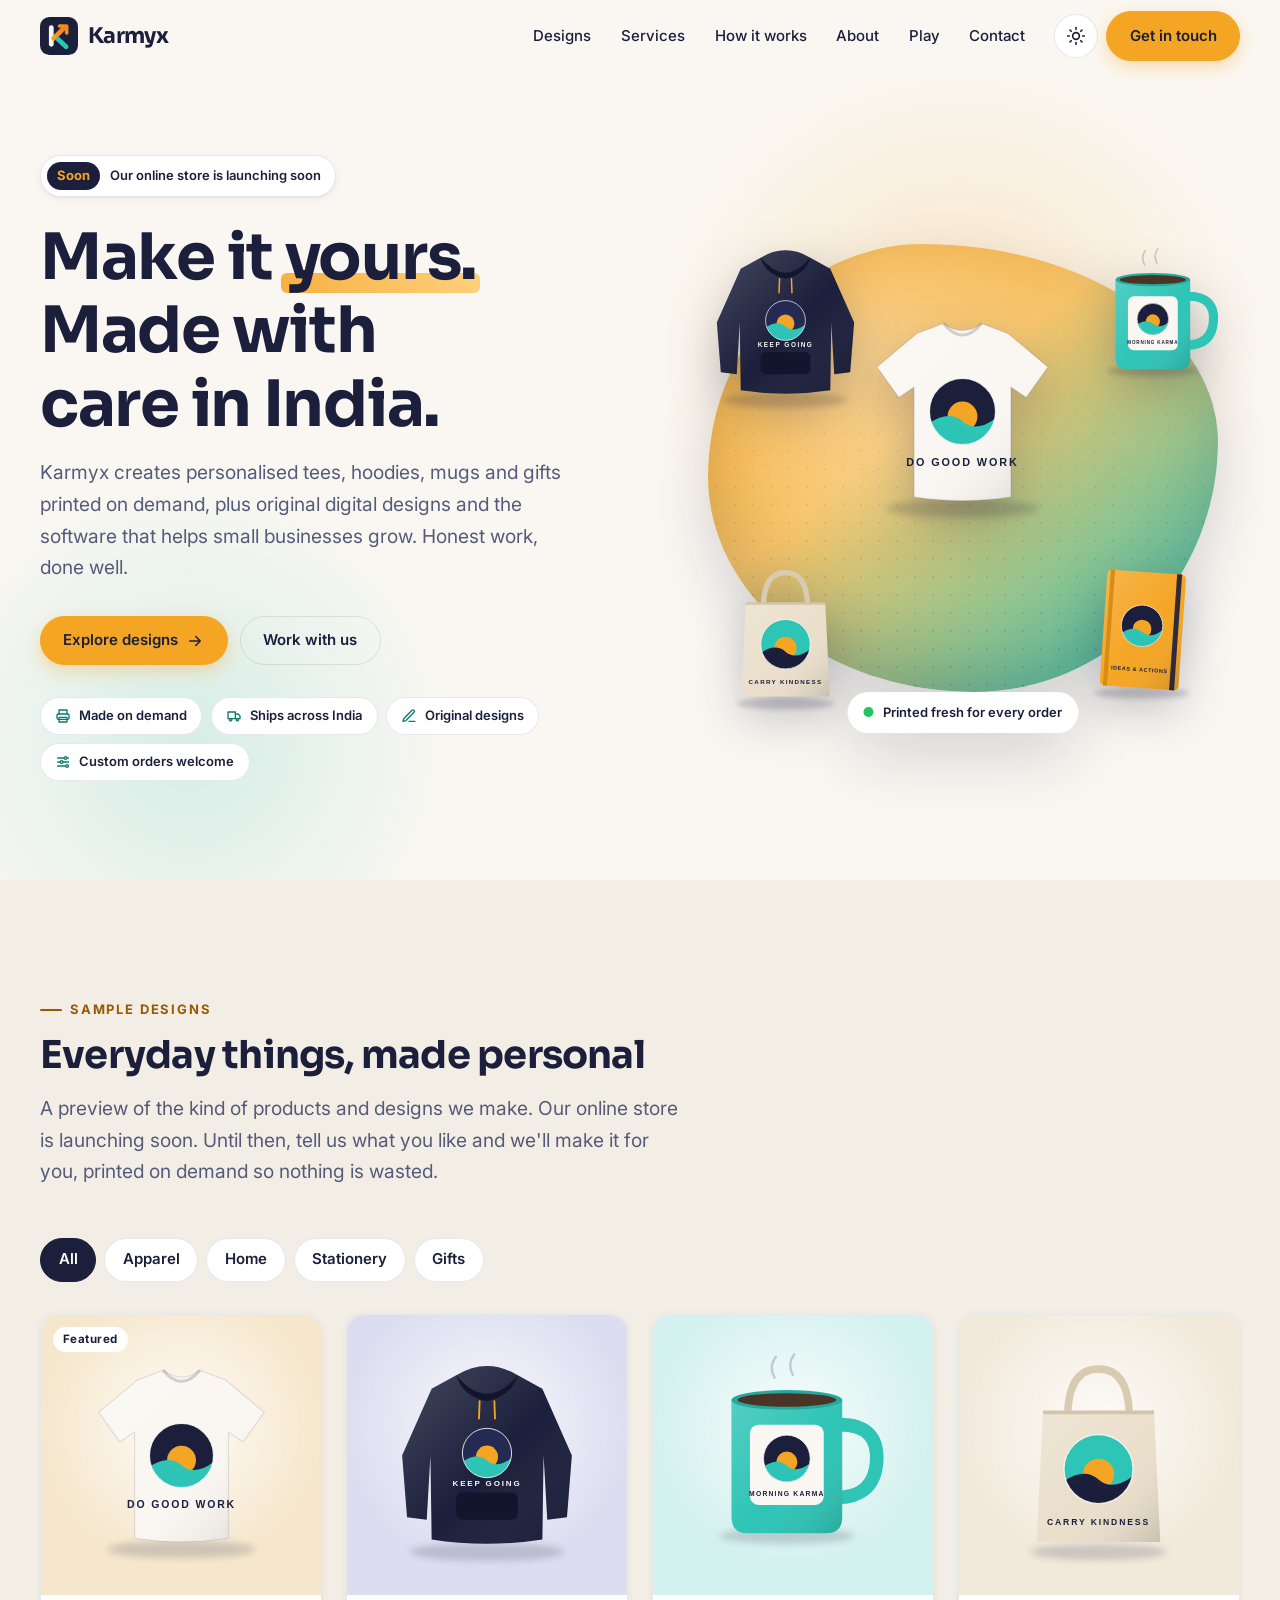
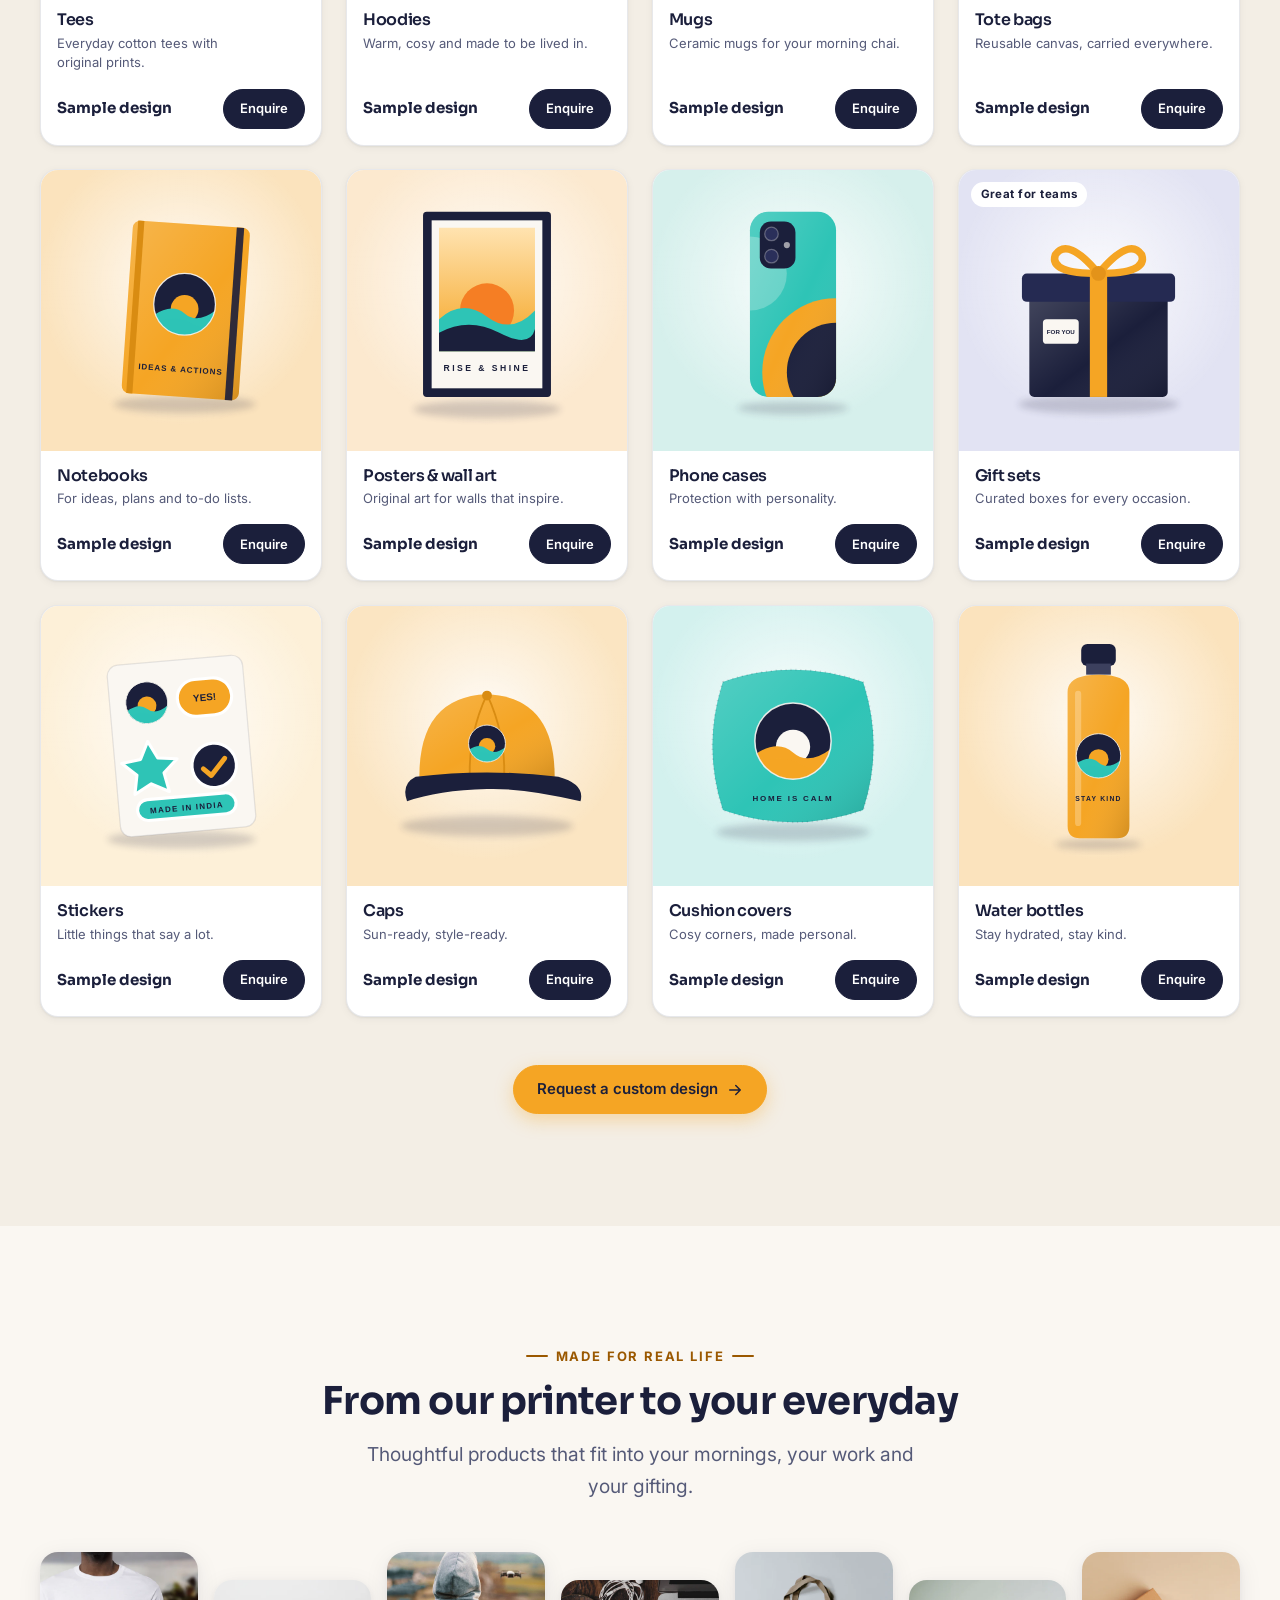
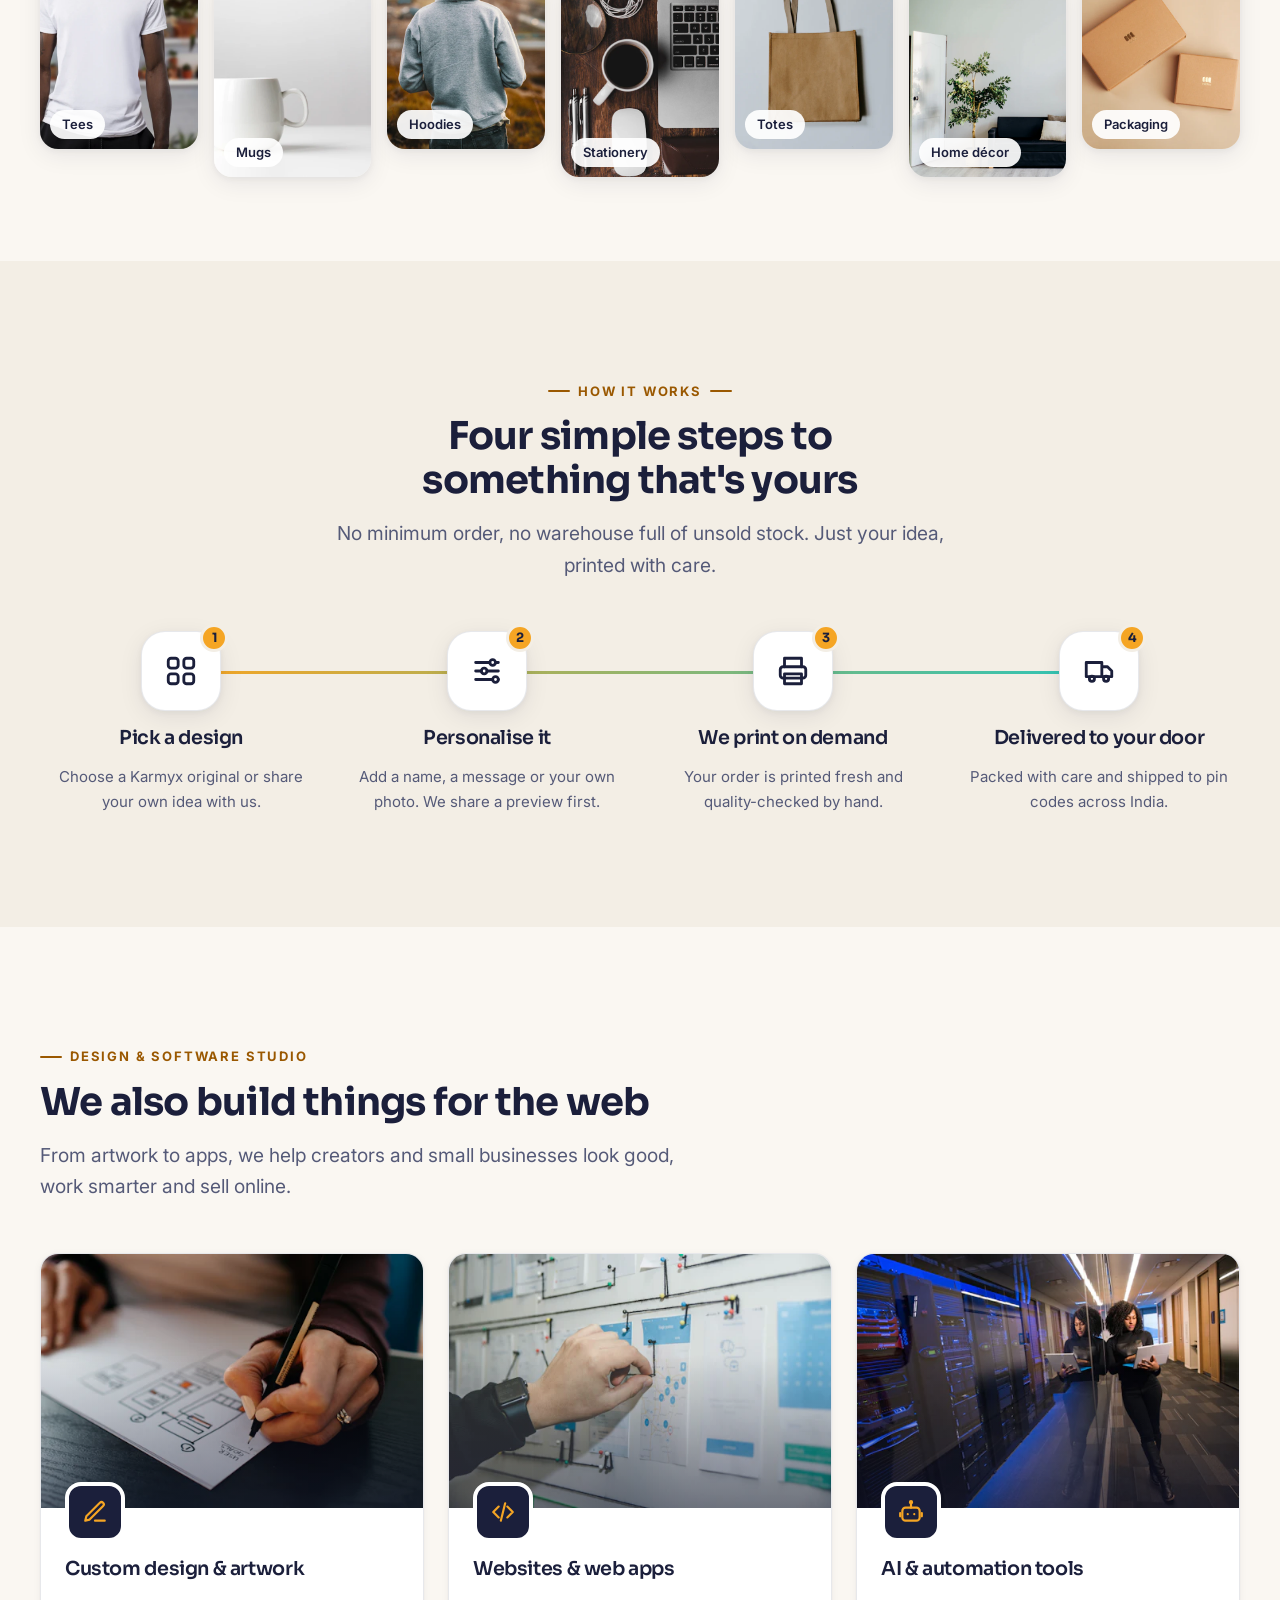
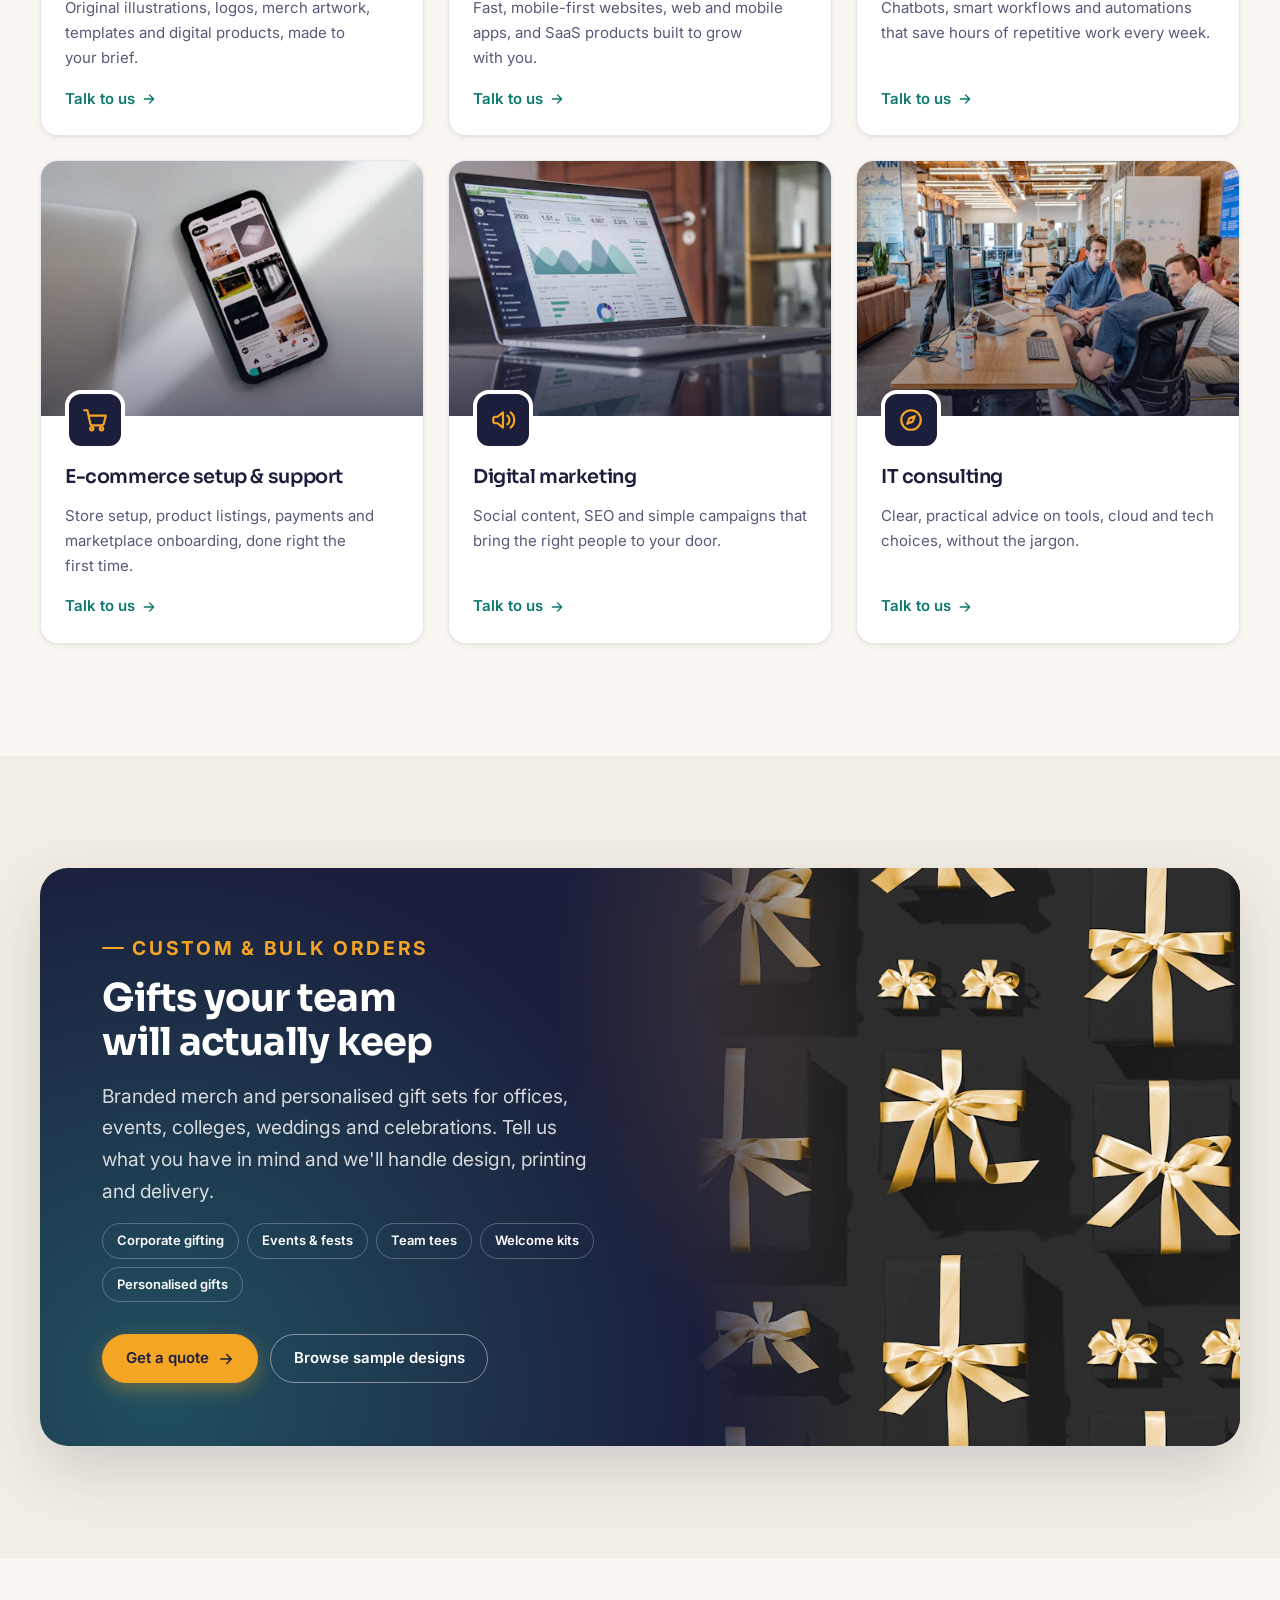
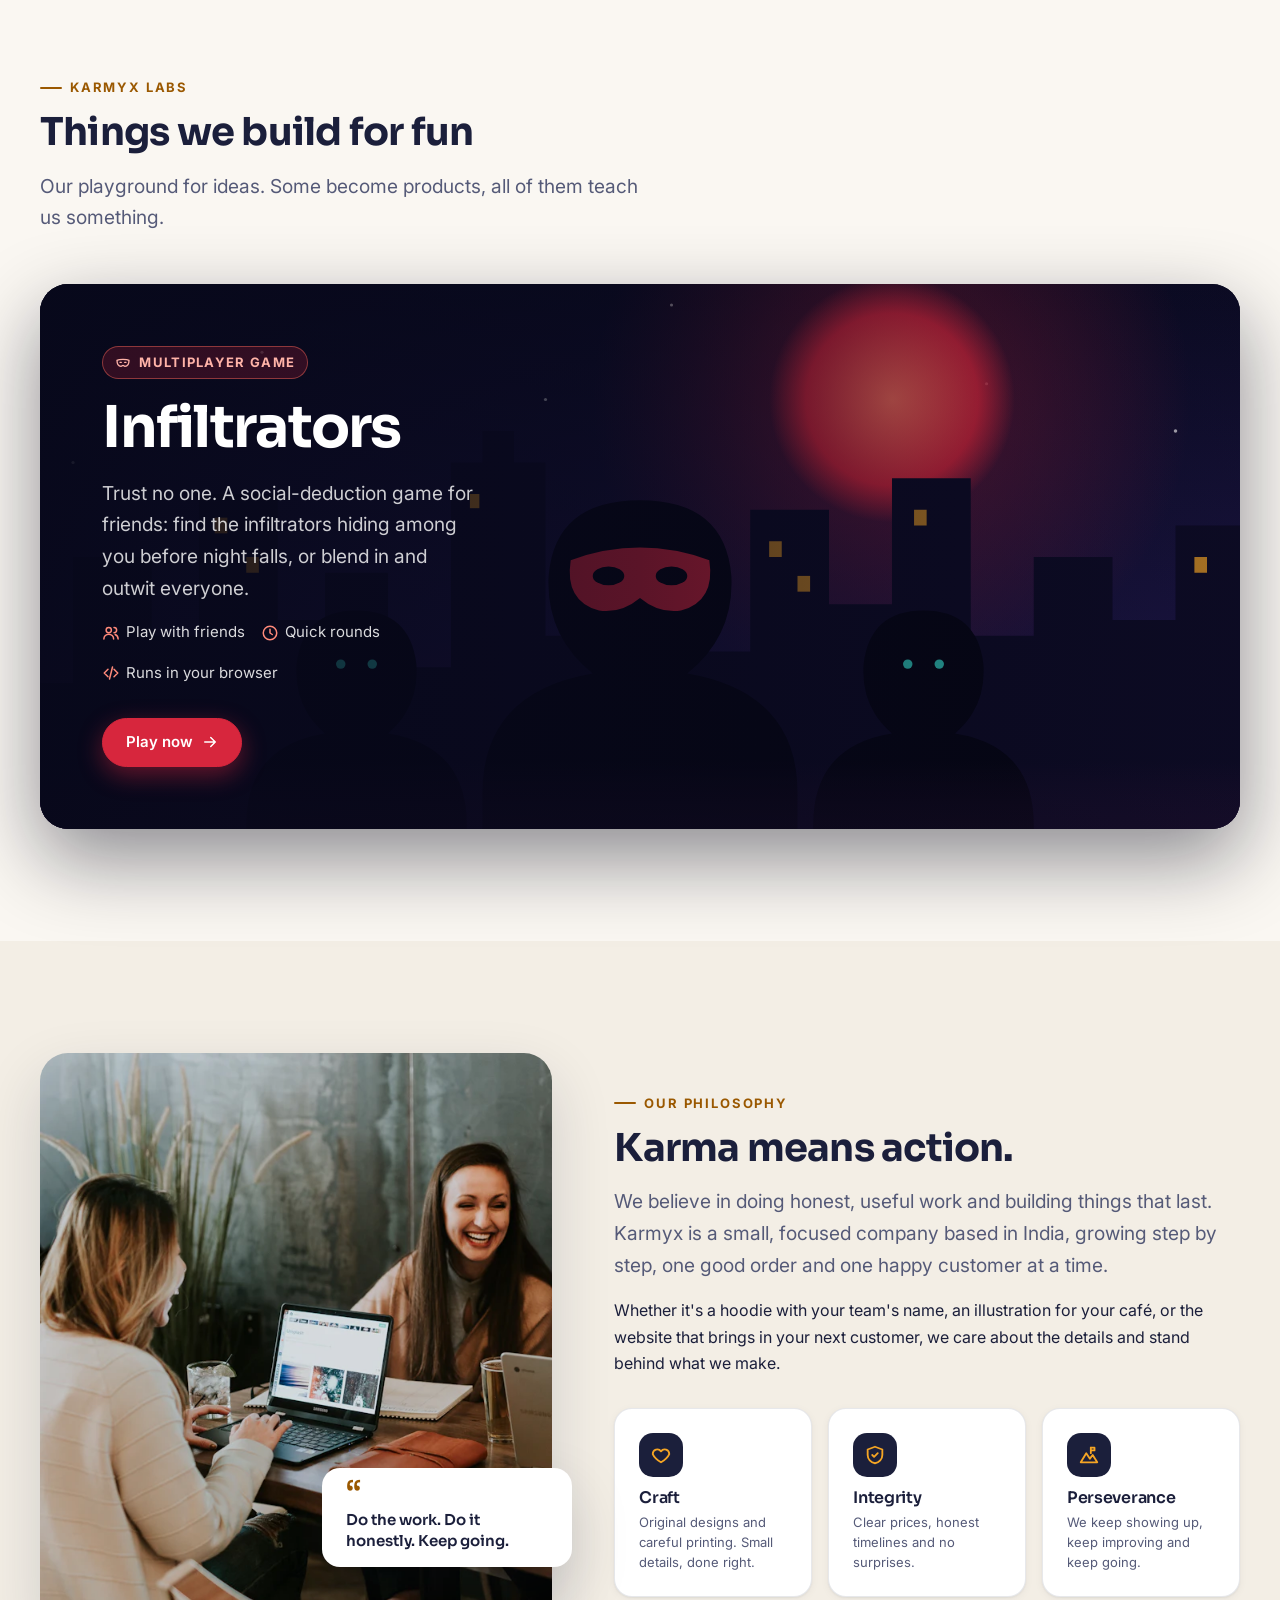
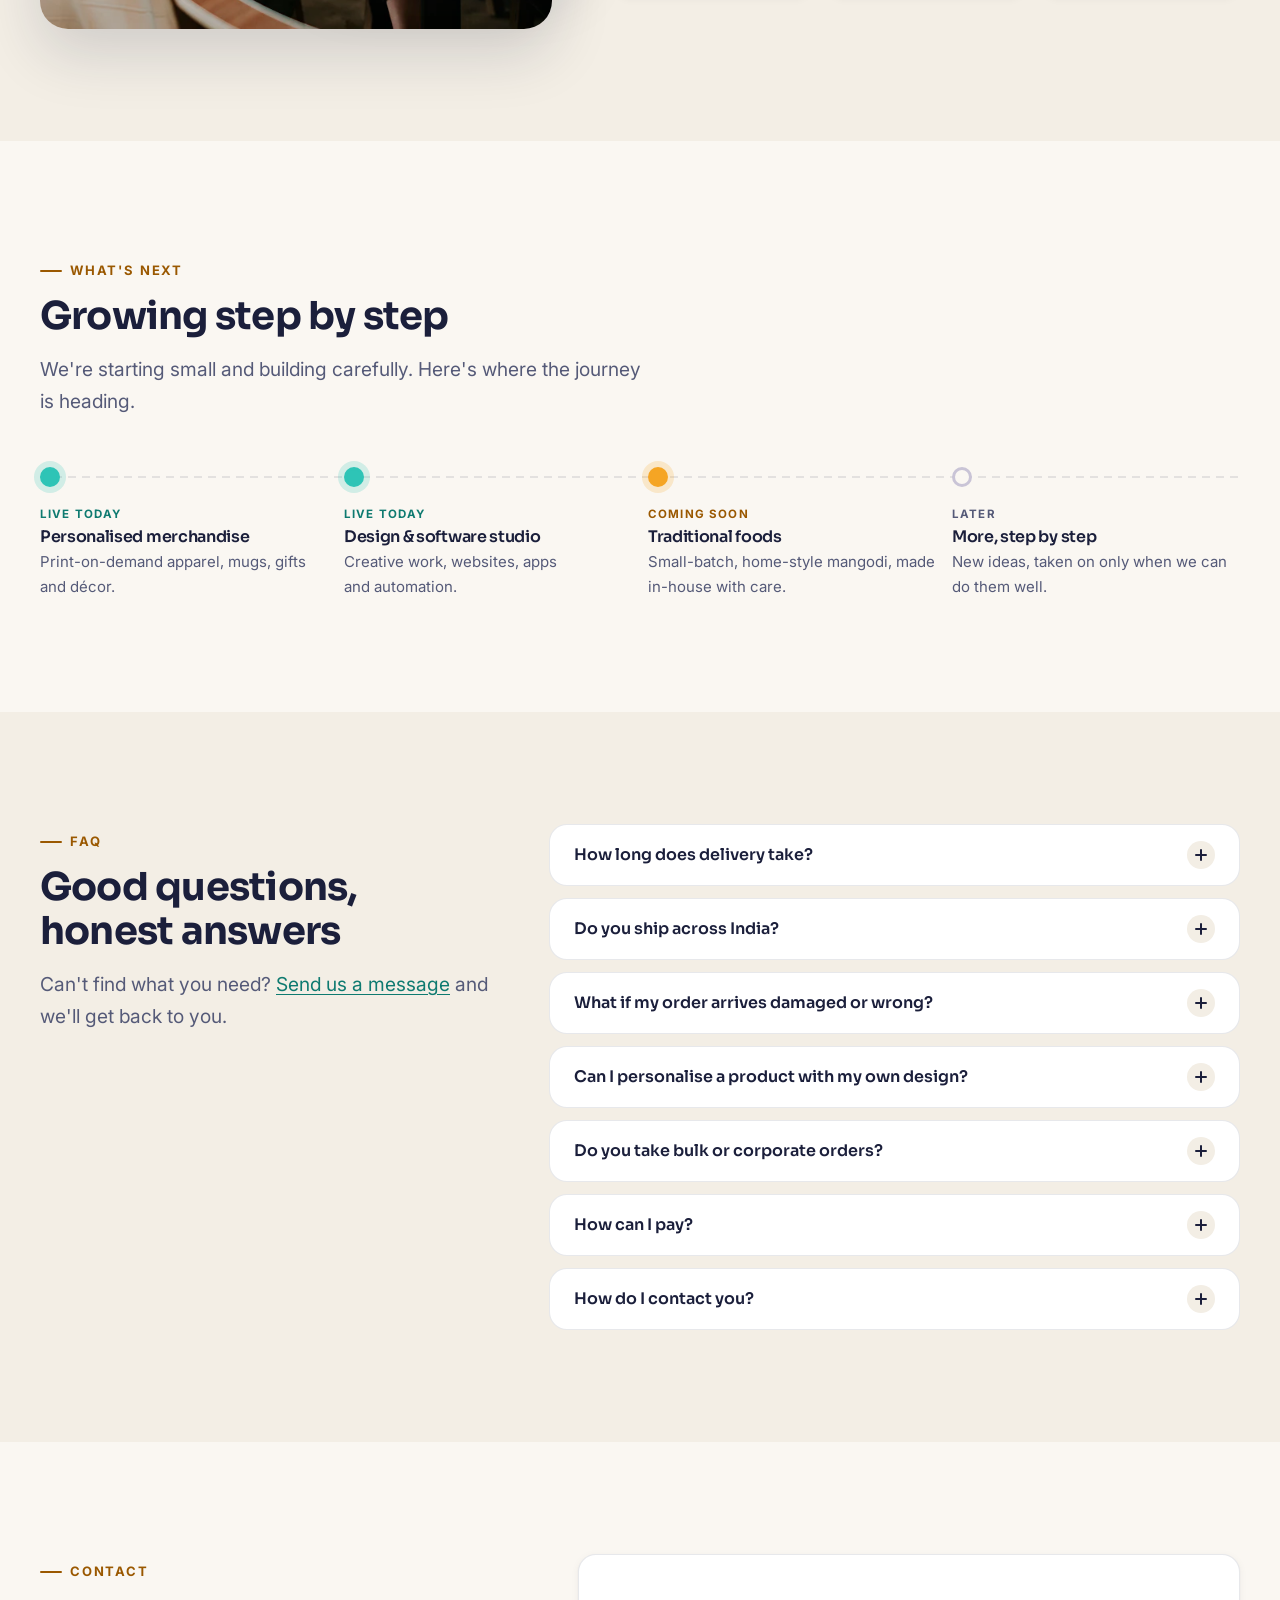
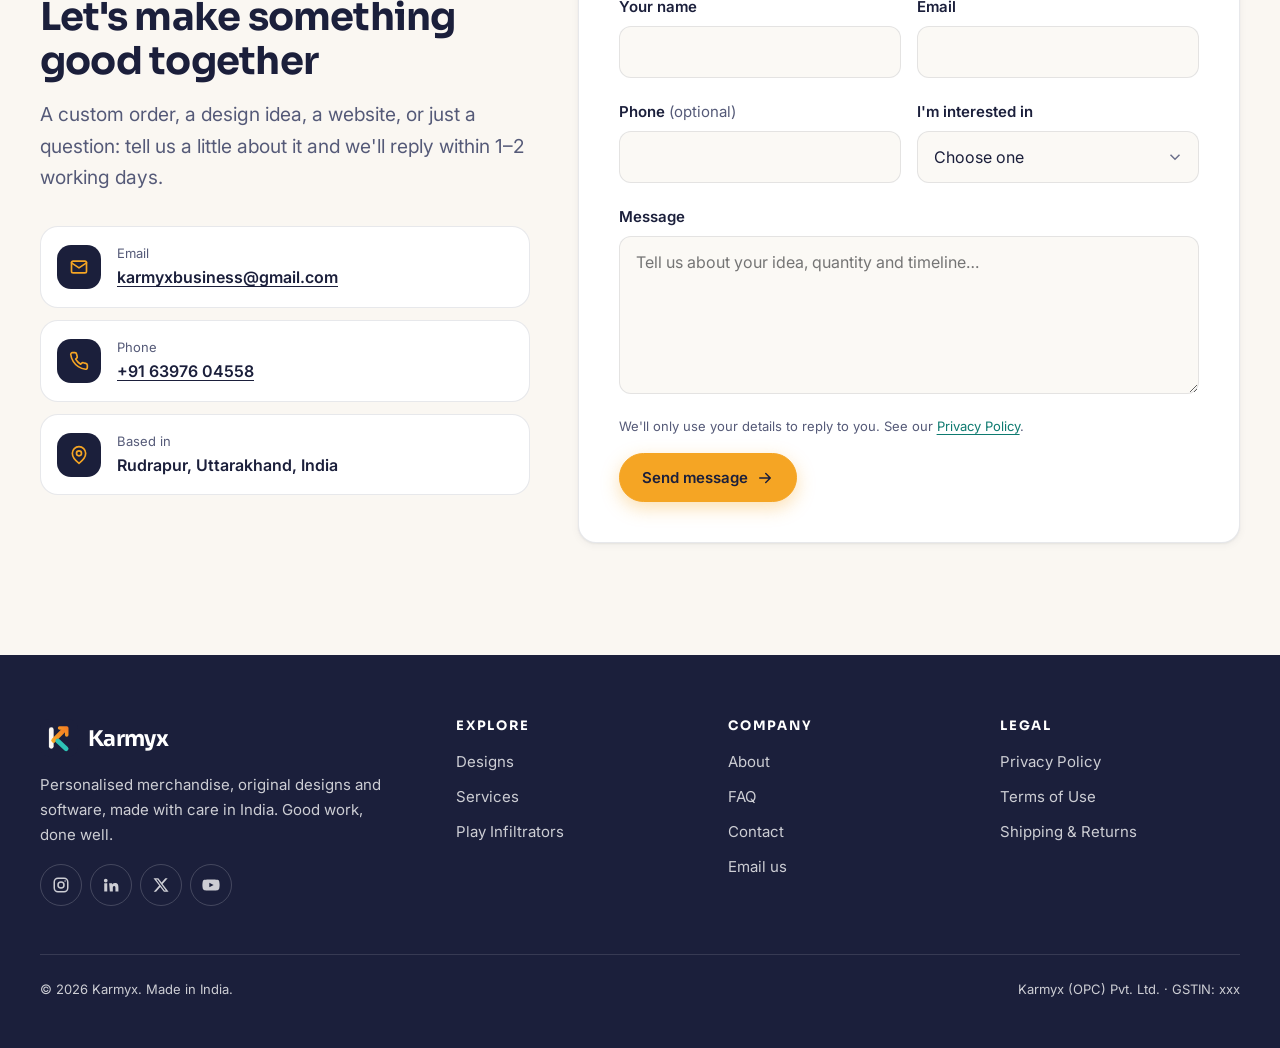
==== index.html @ fdd25fcc "feat: showcase mode, contact and legal details Replace store links and prices with sample-design enq" ====
<!doctype html>
<html lang="en-IN" class="no-js">
<head>
  <meta charset="utf-8">
  <meta name="viewport" content="width=device-width, initial-scale=1">
  <title>Karmyx | Personalised merchandise, original designs &amp; software from India</title>
  <meta name="description" content="Karmyx makes print-on-demand personalised merchandise (tees, hoodies, mugs, gifts), original digital designs, and websites, apps and AI tools. Made on demand, shipped across India.">
  <link rel="canonical" href="https://karmyx.co.in/">
  <meta name="theme-color" content="#FAF7F2" media="(prefers-color-scheme: light)">
  <meta name="theme-color" content="#0E1124" media="(prefers-color-scheme: dark)">

  <!-- Open Graph / Twitter -->
  <meta property="og:type" content="website">
  <meta property="og:site_name" content="Karmyx">
  <meta property="og:title" content="Karmyx | Good work, done well">
  <meta property="og:description" content="Personalised merchandise, original designs and software, made with care in India.">
  <meta property="og:url" content="https://karmyx.co.in/">
  <meta property="og:image" content="https://karmyx.co.in/assets/images/og-image.png">
  <meta property="og:image:width" content="1200">
  <meta property="og:image:height" content="630">
  <meta property="og:locale" content="en_IN">
  <meta name="twitter:card" content="summary_large_image">
  <meta name="twitter:title" content="Karmyx | Good work, done well">
  <meta name="twitter:description" content="Personalised merchandise, original designs and software, made with care in India.">
  <meta name="twitter:image" content="https://karmyx.co.in/assets/images/og-image.png">

  <!-- Icons -->
  <link rel="icon" href="assets/images/favicon.svg" type="image/svg+xml">
  <link rel="icon" href="assets/images/favicon-32.png" sizes="32x32" type="image/png">
  <link rel="apple-touch-icon" href="assets/images/apple-touch-icon.png">
  <link rel="manifest" href="site.webmanifest">

  <!-- Theme before paint (avoids a flash of the wrong theme) -->
  <script>
    try { var t = localStorage.getItem("karmyx-theme"); if (t === "dark" || t === "light") document.documentElement.setAttribute("data-theme", t); } catch (e) {}
  </script>

  <!-- Fonts -->
  <link rel="preconnect" href="https://fonts.googleapis.com">
  <link rel="preconnect" href="https://fonts.gstatic.com" crossorigin>
  <link rel="stylesheet" href="https://fonts.googleapis.com/css2?family=Inter:wght@400;500;600;700&family=Sora:wght@600;700;800&display=swap" media="print" onload="this.media='all'">
  <noscript><link rel="stylesheet" href="https://fonts.googleapis.com/css2?family=Inter:wght@400;500;600;700&family=Sora:wght@600;700;800&display=swap"></noscript>

  <link rel="preload" href="assets/images/products/product-tee.svg" as="image">
  <link rel="stylesheet" href="assets/css/styles.css">

  <!-- Structured data -->
  <script type="application/ld+json">
  {
    "@context": "https://schema.org",
    "@graph": [
      {
        "@type": "Organization",
        "@id": "https://karmyx.co.in/#organization",
        "name": "Karmyx",
        "url": "https://karmyx.co.in/",
        "logo": "https://karmyx.co.in/assets/images/icon-512.png",
        "legalName": "Karmyx (OPC) Pvt. Ltd.",
        "email": "karmyxbusiness@gmail.com",
        "telephone": "+91-6397604558",
        "description": "Print-on-demand personalised merchandise, original digital designs, and software and online services from India.",
        "areaServed": "IN",
        "address": { "@type": "PostalAddress", "addressLocality": "Rudrapur", "addressRegion": "Uttarakhand", "addressCountry": "IN" }
      },
      {
        "@type": "WebSite",
        "@id": "https://karmyx.co.in/#website",
        "url": "https://karmyx.co.in/",
        "name": "Karmyx",
        "inLanguage": "en-IN",
        "publisher": { "@id": "https://karmyx.co.in/#organization" }
      }
    ]
  }
  </script>

  <!--
    OPTIONAL ANALYTICS (disabled by default — no tracking ships with this site).
    To enable, uncomment ONE of the snippets below and add your ID/domain,
    then mention it in privacy.html.

    Plausible:
    <script defer data-domain="karmyx.co.in" src="https://plausible.io/js/script.js"></script>

    Google Analytics 4:
    <script async src="https://www.googletagmanager.com/gtag/js?id=G-XXXXXXXXXX"></script>
    <script>window.dataLayer=window.dataLayer||[];function gtag(){dataLayer.push(arguments);}gtag('js',new Date());gtag('config','G-XXXXXXXXXX');</script>
  -->
</head>
<body>
  <!-- Icon sprite -->
  <svg width="0" height="0" style="position:absolute" aria-hidden="true" focusable="false">
    <defs>
      <linearGradient id="kmg" x1="0" y1="1" x2="1" y2="0"><stop offset="0" stop-color="#F5A524"/><stop offset="1" stop-color="#F57E24"/></linearGradient>
    </defs>
    <symbol id="logo-mark" viewBox="0 0 64 64"><rect width="64" height="64" rx="16" fill="#1B1F3B"/><rect x="15" y="14" width="8" height="36" rx="4" fill="#FAF7F2"/><path d="M23 36 41 18" stroke="url(#kmg)" stroke-width="8" stroke-linecap="round" fill="none"/><path d="M33 15h12v12" stroke="url(#kmg)" stroke-width="6" stroke-linecap="round" stroke-linejoin="round" fill="none"/><path d="m30 37 14 13" stroke="#2EC4B6" stroke-width="8" stroke-linecap="round" fill="none"/></symbol>
    <symbol id="i-arrow" viewBox="0 0 24 24" fill="none" stroke="currentColor" stroke-width="2" stroke-linecap="round" stroke-linejoin="round"><path d="M5 12h14M13 6l6 6-6 6"/></symbol>
    <symbol id="i-sun" viewBox="0 0 24 24" fill="none" stroke="currentColor" stroke-width="2" stroke-linecap="round"><circle cx="12" cy="12" r="4"/><path d="M12 2v2M12 20v2M4.9 4.9l1.4 1.4M17.7 17.7l1.4 1.4M2 12h2M20 12h2M4.9 19.1l1.4-1.4M17.7 6.3l1.4-1.4"/></symbol>
    <symbol id="i-moon" viewBox="0 0 24 24" fill="none" stroke="currentColor" stroke-width="2" stroke-linecap="round" stroke-linejoin="round"><path d="M21 12.8A9 9 0 1 1 11.2 3a7 7 0 0 0 9.8 9.8z"/></symbol>
    <symbol id="i-truck" viewBox="0 0 24 24" fill="none" stroke="currentColor" stroke-width="2" stroke-linecap="round" stroke-linejoin="round"><path d="M3 6h11v10H3zM14 9h4l3 3v4h-7"/><circle cx="7" cy="17.5" r="1.8"/><circle cx="17" cy="17.5" r="1.8"/></symbol>
    <symbol id="i-pen" viewBox="0 0 24 24" fill="none" stroke="currentColor" stroke-width="2" stroke-linecap="round" stroke-linejoin="round"><path d="M12 20h9"/><path d="M16.5 3.5a2.1 2.1 0 0 1 3 3L7 19l-4 1 1-4z"/></symbol>
    <symbol id="i-grid" viewBox="0 0 24 24" fill="none" stroke="currentColor" stroke-width="2" stroke-linecap="round" stroke-linejoin="round"><rect x="3" y="3" width="7" height="7" rx="2"/><rect x="14" y="3" width="7" height="7" rx="2"/><rect x="3" y="14" width="7" height="7" rx="2"/><rect x="14" y="14" width="7" height="7" rx="2"/></symbol>
    <symbol id="i-sliders" viewBox="0 0 24 24" fill="none" stroke="currentColor" stroke-width="2" stroke-linecap="round"><path d="M4 6h10M18 6h2M4 12h4M12 12h8M4 18h12M20 18h0"/><circle cx="16" cy="6" r="2"/><circle cx="10" cy="12" r="2"/><circle cx="18" cy="18" r="2"/></symbol>
    <symbol id="i-printer" viewBox="0 0 24 24" fill="none" stroke="currentColor" stroke-width="2" stroke-linecap="round" stroke-linejoin="round"><path d="M6 9V3h12v6"/><rect x="3" y="9" width="18" height="8" rx="2"/><path d="M6 14h12v7H6z"/></symbol>
    <symbol id="i-gift" viewBox="0 0 24 24" fill="none" stroke="currentColor" stroke-width="2" stroke-linecap="round" stroke-linejoin="round"><rect x="3" y="8" width="18" height="4" rx="1"/><path d="M5 12v9h14v-9M12 8v13M12 8S10.5 3 8 4s0 4 4 4zm0 0s1.5-5 4-4 0 4-4 4z"/></symbol>
    <symbol id="i-code" viewBox="0 0 24 24" fill="none" stroke="currentColor" stroke-width="2" stroke-linecap="round" stroke-linejoin="round"><path d="m8 7-5 5 5 5M16 7l5 5-5 5M14 4l-4 16"/></symbol>
    <symbol id="i-bot" viewBox="0 0 24 24" fill="none" stroke="currentColor" stroke-width="2" stroke-linecap="round" stroke-linejoin="round"><rect x="4" y="8" width="16" height="12" rx="3"/><path d="M12 8V4M9 14h.01M15 14h.01M2 13v3M22 13v3"/><circle cx="12" cy="3" r="1"/></symbol>
    <symbol id="i-cart" viewBox="0 0 24 24" fill="none" stroke="currentColor" stroke-width="2" stroke-linecap="round" stroke-linejoin="round"><circle cx="9" cy="20" r="1.5"/><circle cx="18" cy="20" r="1.5"/><path d="M2 3h3l2.7 12.4a2 2 0 0 0 2 1.6h8.4a2 2 0 0 0 2-1.5L22 8H6"/></symbol>
    <symbol id="i-megaphone" viewBox="0 0 24 24" fill="none" stroke="currentColor" stroke-width="2" stroke-linecap="round" stroke-linejoin="round"><path d="M3 11v2a2 2 0 0 0 2 2h2l5 4V5L7 9H5a2 2 0 0 0-2 2zM16 8a5 5 0 0 1 0 8M19 5a9 9 0 0 1 0 14"/></symbol>
    <symbol id="i-compass" viewBox="0 0 24 24" fill="none" stroke="currentColor" stroke-width="2" stroke-linecap="round" stroke-linejoin="round"><circle cx="12" cy="12" r="9"/><path d="m15.5 8.5-2 5-5 2 2-5z"/></symbol>
    <symbol id="i-heart" viewBox="0 0 24 24" fill="none" stroke="currentColor" stroke-width="2" stroke-linecap="round" stroke-linejoin="round"><path d="M12 20s-7-4.4-9-9a5 5 0 0 1 9-3 5 5 0 0 1 9 3c-2 4.6-9 9-9 9z"/></symbol>
    <symbol id="i-shield" viewBox="0 0 24 24" fill="none" stroke="currentColor" stroke-width="2" stroke-linecap="round" stroke-linejoin="round"><path d="M12 3 4 6v6c0 4.5 3.4 8.3 8 9 4.6-.7 8-4.5 8-9V6z"/><path d="m9 12 2 2 4-4"/></symbol>
    <symbol id="i-mountain" viewBox="0 0 24 24" fill="none" stroke="currentColor" stroke-width="2" stroke-linecap="round" stroke-linejoin="round"><path d="m3 20 6-10 4 6 3-4 5 8z"/><path d="M14 4h4v3h-4"/><path d="M14 4v6"/></symbol>
    <symbol id="i-mail" viewBox="0 0 24 24" fill="none" stroke="currentColor" stroke-width="2" stroke-linecap="round" stroke-linejoin="round"><rect x="3" y="5" width="18" height="14" rx="2"/><path d="m3 7 9 6 9-6"/></symbol>
    <symbol id="i-phone" viewBox="0 0 24 24" fill="none" stroke="currentColor" stroke-width="2" stroke-linecap="round" stroke-linejoin="round"><path d="M22 16.9v3a2 2 0 0 1-2.2 2 19.8 19.8 0 0 1-8.6-3.1 19.5 19.5 0 0 1-6-6A19.8 19.8 0 0 1 2.1 4.2 2 2 0 0 1 4.1 2h3a2 2 0 0 1 2 1.7c.1.9.4 1.8.7 2.7a2 2 0 0 1-.5 2.1L8 9.8a16 16 0 0 0 6 6l1.3-1.3a2 2 0 0 1 2.1-.4c.9.3 1.8.6 2.7.7a2 2 0 0 1 1.7 2z"/></symbol>
    <symbol id="i-pin" viewBox="0 0 24 24" fill="none" stroke="currentColor" stroke-width="2" stroke-linecap="round" stroke-linejoin="round"><path d="M20 10c0 6-8 12-8 12S4 16 4 10a8 8 0 0 1 16 0z"/><circle cx="12" cy="10" r="3"/></symbol>
    <symbol id="i-users" viewBox="0 0 24 24" fill="none" stroke="currentColor" stroke-width="2" stroke-linecap="round" stroke-linejoin="round"><circle cx="9" cy="8" r="3.5"/><path d="M2.5 20a6.5 6.5 0 0 1 13 0M16 4.5a3.5 3.5 0 0 1 0 7M21.5 20a6.5 6.5 0 0 0-4-6"/></symbol>
    <symbol id="i-clock" viewBox="0 0 24 24" fill="none" stroke="currentColor" stroke-width="2" stroke-linecap="round" stroke-linejoin="round"><circle cx="12" cy="12" r="9"/><path d="M12 7v5l3 2"/></symbol>
    <symbol id="i-mask" viewBox="0 0 24 24" fill="none" stroke="currentColor" stroke-width="2" stroke-linecap="round" stroke-linejoin="round"><path d="M3 8c3-2 15-2 18 0 0 6-3 9-6 9-1.5 0-2-1.5-3-1.5S10.5 17 9 17c-3 0-6-3-6-9z"/><path d="M7.5 11h2M14.5 11h2"/></symbol>
    <symbol id="i-instagram" viewBox="0 0 24 24" fill="none" stroke="currentColor" stroke-width="2"><rect x="3" y="3" width="18" height="18" rx="5"/><circle cx="12" cy="12" r="4"/><circle cx="17.5" cy="6.5" r="1" fill="currentColor" stroke="none"/></symbol>
    <symbol id="i-linkedin" viewBox="0 0 24 24" fill="currentColor"><path d="M4.98 3.5a2.5 2.5 0 1 1 0 5 2.5 2.5 0 0 1 0-5zM3 9.75h4v11H3zM9.5 9.75h3.8v1.6h.06c.53-1 1.83-2.05 3.77-2.05 4.03 0 4.77 2.6 4.77 6v5.45h-4v-4.8c0-1.15-.02-2.63-1.6-2.63-1.6 0-1.85 1.25-1.85 2.55v4.88h-4z"/></symbol>
    <symbol id="i-x" viewBox="0 0 24 24" fill="currentColor"><path d="M17.8 3h3.1l-6.8 7.7 8 10.3h-6.2l-4.9-6.3L5.4 21H2.3l7.3-8.3L2 3h6.4l4.4 5.8zm-1.1 16.2h1.7L7.4 4.7H5.6z"/></symbol>
    <symbol id="i-youtube" viewBox="0 0 24 24" fill="currentColor"><path d="M23 7.2a3 3 0 0 0-2.1-2.1C19 4.6 12 4.6 12 4.6s-7 0-8.9.5A3 3 0 0 0 1 7.2 31 31 0 0 0 .5 12a31 31 0 0 0 .5 4.8 3 3 0 0 0 2.1 2.1c1.9.5 8.9.5 8.9.5s7 0 8.9-.5a3 3 0 0 0 2.1-2.1 31 31 0 0 0 .5-4.8 31 31 0 0 0-.5-4.8zM9.75 15.02V8.98L15.5 12z"/></symbol>
  </svg>

  <a class="skip-link" href="#main">Skip to content</a>

  <!-- ===================== Header ===================== -->
  <header class="site-header">
    <div class="container header-inner">
      <a class="brand" href="./" aria-label="Karmyx home">
        <svg aria-hidden="true"><use href="#logo-mark"/></svg>
        <span class="brand-name">Karmyx</span>
      </a>

      <nav class="primary-nav" id="primary-nav" aria-label="Main">
        <ul class="nav-list">
          <li><a href="#shop">Designs</a></li>
          <li><a href="#services">Services</a></li>
          <li><a href="#how-it-works">How it works</a></li>
          <li><a href="#about">About</a></li>
          <li><a href="#play">Play</a></li>
          <li><a href="#contact">Contact</a></li>
        </ul>
        <a class="btn btn--primary nav-cta-mobile" href="#contact">Get in touch<svg aria-hidden="true"><use href="#i-arrow"/></svg></a>
      </nav>

      <div class="header-actions">
        <button class="icon-btn theme-toggle" type="button" aria-label="Switch theme">
          <svg class="icon-sun" aria-hidden="true"><use href="#i-sun"/></svg>
          <svg class="icon-moon" aria-hidden="true"><use href="#i-moon"/></svg>
        </button>
        <a class="btn btn--primary header-cta" href="#contact">Get in touch</a>
        <button class="icon-btn menu-toggle" type="button" aria-expanded="false" aria-controls="primary-nav" aria-label="Open menu">
          <span class="bars" aria-hidden="true"><span class="bar"></span><span class="bar"></span><span class="bar"></span></span>
        </button>
      </div>
    </div>
  </header>

  <main id="main">
    <!-- ===================== Hero ===================== -->
    <section class="hero" aria-labelledby="hero-title">
      <div class="container hero-grid">
        <div class="hero-copy hero-enter">
          <p class="hero-kicker"><span class="dot">Soon</span> Our online store is launching soon</p>
          <h1 id="hero-title">Make it <span class="hl">yours.</span> Made with care in India.</h1>
          <p class="hero-sub">Karmyx creates personalised tees, hoodies, mugs and gifts printed on demand, plus original digital designs and the software that helps small businesses grow. Honest work, done well.</p>
          <div class="hero-ctas">
            <a class="btn btn--primary" href="#shop">Explore designs<svg aria-hidden="true"><use href="#i-arrow"/></svg></a>
            <a class="btn btn--ghost" href="#services">Work with us</a>
          </div>
          <ul class="trust-chips">
            <li class="chip"><svg aria-hidden="true"><use href="#i-printer"/></svg>Made on demand</li>
            <li class="chip"><svg aria-hidden="true"><use href="#i-truck"/></svg>Ships across India</li>
            <li class="chip"><svg aria-hidden="true"><use href="#i-pen"/></svg>Original designs</li>
            <li class="chip"><svg aria-hidden="true"><use href="#i-sliders"/></svg>Custom orders welcome</li>
          </ul>
        </div>

        <div class="hero-visual" aria-hidden="true">
          <div class="hero-stage"></div>
          <div class="hero-item hero-item--hoodie" data-depth="0.6"><img src="assets/images/products/product-hoodie.svg" alt="" width="400" height="400"></div>
          <div class="hero-item hero-item--mug" data-depth="0.9"><img src="assets/images/products/product-mug.svg" alt="" width="400" height="400"></div>
          <div class="hero-item hero-item--tee" data-depth="0.35"><img src="assets/images/products/product-tee.svg" alt="" width="400" height="400" fetchpriority="high"></div>
          <div class="hero-item hero-item--tote" data-depth="1.1"><img src="assets/images/products/product-tote.svg" alt="" width="400" height="400"></div>
          <div class="hero-item hero-item--notebook" data-depth="0.8"><img src="assets/images/products/product-notebook.svg" alt="" width="400" height="400"></div>
          <div class="hero-badge"><span class="pulse"></span>Printed fresh for every order</div>
        </div>
      </div>
    </section>

    <!-- ===================== Products ===================== -->
    <section class="section section--alt" id="shop" aria-labelledby="shop-title">
      <div class="container">
        <div class="section-head reveal">
          <p class="eyebrow">Sample designs</p>
          <h2 id="shop-title">Everyday things, made personal</h2>
          <p>A preview of the kind of products and designs we make. Our online store is launching soon. Until then, tell us what you like and we'll make it for you, printed on demand so nothing is wasted.</p>
        </div>

        <div class="filters reveal" role="group" aria-label="Filter products by category">
          <button class="filter-chip" type="button" data-filter="all" aria-pressed="true">All</button>
          <button class="filter-chip" type="button" data-filter="apparel" aria-pressed="false">Apparel</button>
          <button class="filter-chip" type="button" data-filter="home" aria-pressed="false">Home</button>
          <button class="filter-chip" type="button" data-filter="stationery" aria-pressed="false">Stationery</button>
          <button class="filter-chip" type="button" data-filter="gifts" aria-pressed="false">Gifts</button>
        </div>
        <p id="filter-status" class="visually-hidden" aria-live="polite"></p>

        <ul class="product-grid">
          <li class="product-card card reveal" data-category="apparel gifts" style="--tint:#F6E7CC" data-long="Soft, breathable cotton tees with crisp, long-lasting prints. Choose a Karmyx original or add your own name, text or artwork.">
            <div class="product-media">
              <span class="product-tag">Featured</span>
              <img src="assets/images/products/product-tee.svg" alt="Cream t-shirt with a rising sun print and the words Do Good Work" width="400" height="400" loading="lazy">
              <button class="quick-view" type="button">Quick view</button>
            </div>
            <div class="product-body">
              <h3>Tees</h3>
              <p class="product-desc">Everyday cotton tees with original prints.</p>
              <div class="product-foot"><span class="price">Sample design</span><a class="btn btn--dark btn--sm" href="#contact">Enquire</a></div>
            </div>
          </li>
          <li class="product-card card reveal" data-category="apparel" style="--tint:#DCDDF0;--delay:.05s" data-long="Cosy fleece hoodies for cool evenings and long journeys. Personalise the front, back or sleeve.">
            <div class="product-media">
              <img src="assets/images/products/product-hoodie.svg" alt="Midnight blue hoodie with a Keep Going print" width="400" height="400" loading="lazy">
              <button class="quick-view" type="button">Quick view</button>
            </div>
            <div class="product-body">
              <h3>Hoodies</h3>
              <p class="product-desc">Warm, cosy and made to be lived in.</p>
              <div class="product-foot"><span class="price">Sample design</span><a class="btn btn--dark btn--sm" href="#contact">Enquire</a></div>
            </div>
          </li>
          <li class="product-card card reveal" data-category="home gifts" style="--tint:#D3F1EE;--delay:.1s" data-long="Glossy ceramic mugs, printed edge to edge. A thoughtful gift for colleagues, friends and family.">
            <div class="product-media">
              <img src="assets/images/products/product-mug.svg" alt="Teal ceramic mug with a Morning Karma print" width="400" height="400" loading="lazy">
              <button class="quick-view" type="button">Quick view</button>
            </div>
            <div class="product-body">
              <h3>Mugs</h3>
              <p class="product-desc">Ceramic mugs for your morning chai.</p>
              <div class="product-foot"><span class="price">Sample design</span><a class="btn btn--dark btn--sm" href="#contact">Enquire</a></div>
            </div>
          </li>
          <li class="product-card card reveal" data-category="apparel gifts" style="--tint:#F1E9DA;--delay:.15s" data-long="Sturdy canvas totes for groceries, books and everything in between. Great for events and brand giveaways.">
            <div class="product-media">
              <img src="assets/images/products/product-tote.svg" alt="Natural canvas tote bag with a Carry Kindness print" width="400" height="400" loading="lazy">
              <button class="quick-view" type="button">Quick view</button>
            </div>
            <div class="product-body">
              <h3>Tote bags</h3>
              <p class="product-desc">Reusable canvas, carried everywhere.</p>
              <div class="product-foot"><span class="price">Sample design</span><a class="btn btn--dark btn--sm" href="#contact">Enquire</a></div>
            </div>
          </li>
          <li class="product-card card reveal" data-category="stationery gifts" style="--tint:#FBE3BD" data-long="Hardcover notebooks with your design on the cover. Ruled, plain or dotted pages for ideas and plans.">
            <div class="product-media">
              <img src="assets/images/products/product-notebook.svg" alt="Saffron hardcover notebook titled Ideas and Actions" width="400" height="400" loading="lazy">
              <button class="quick-view" type="button">Quick view</button>
            </div>
            <div class="product-body">
              <h3>Notebooks</h3>
              <p class="product-desc">For ideas, plans and to-do lists.</p>
              <div class="product-foot"><span class="price">Sample design</span><a class="btn btn--dark btn--sm" href="#contact">Enquire</a></div>
            </div>
          </li>
          <li class="product-card card reveal" data-category="home" style="--tint:#FCE9CF;--delay:.05s" data-long="Museum-style posters and framed wall art with original Karmyx illustrations. Bring calm, colour and intent to your space.">
            <div class="product-media">
              <img src="assets/images/products/product-poster.svg" alt="Framed poster of a sunrise over hills titled Rise and Shine" width="400" height="400" loading="lazy">
              <button class="quick-view" type="button">Quick view</button>
            </div>
            <div class="product-body">
              <h3>Posters &amp; wall art</h3>
              <p class="product-desc">Original art for walls that inspire.</p>
              <div class="product-foot"><span class="price">Sample design</span><a class="btn btn--dark btn--sm" href="#contact">Enquire</a></div>
            </div>
          </li>
          <li class="product-card card reveal" data-category="gifts" style="--tint:#D6F0EC;--delay:.1s" data-long="Slim, protective cases with vivid prints. Available for popular phone models. Add your name or photo.">
            <div class="product-media">
              <img src="assets/images/products/product-phonecase.svg" alt="Teal phone case with saffron and midnight geometric circles" width="400" height="400" loading="lazy">
              <button class="quick-view" type="button">Quick view</button>
            </div>
            <div class="product-body">
              <h3>Phone cases</h3>
              <p class="product-desc">Protection with personality.</p>
              <div class="product-foot"><span class="price">Sample design</span><a class="btn btn--dark btn--sm" href="#contact">Enquire</a></div>
            </div>
          </li>
          <li class="product-card card reveal" data-category="gifts" style="--tint:#E2E3F3;--delay:.15s" data-long="Curated gift boxes that combine mugs, notebooks, tees and more. Ideal for birthdays, festivals, onboarding kits and thank-yous.">
            <div class="product-media">
              <span class="product-tag">Great for teams</span>
              <img src="assets/images/products/product-giftbox.svg" alt="Midnight gift box tied with a saffron ribbon" width="400" height="400" loading="lazy">
              <button class="quick-view" type="button">Quick view</button>
            </div>
            <div class="product-body">
              <h3>Gift sets</h3>
              <p class="product-desc">Curated boxes for every occasion.</p>
              <div class="product-foot"><span class="price">Sample design</span><a class="btn btn--dark btn--sm" href="#contact">Enquire</a></div>
            </div>
          </li>
          <li class="product-card card reveal" data-category="stationery" style="--tint:#FDF0D8" data-long="Waterproof vinyl stickers for laptops, bottles and journals. Mix and match, or make a custom pack.">
            <div class="product-media">
              <img src="assets/images/products/product-stickers.svg" alt="Sticker sheet with sun, star, tick and Made in India stickers" width="400" height="400" loading="lazy">
              <button class="quick-view" type="button">Quick view</button>
            </div>
            <div class="product-body">
              <h3>Stickers</h3>
              <p class="product-desc">Little things that say a lot.</p>
              <div class="product-foot"><span class="price">Sample design</span><a class="btn btn--dark btn--sm" href="#contact">Enquire</a></div>
            </div>
          </li>
          <li class="product-card card reveal" data-category="apparel" style="--tint:#FBE5C2;--delay:.05s" data-long="Classic six-panel caps with embroidered or printed designs. Adjustable fit for everyday wear.">
            <div class="product-media">
              <img src="assets/images/products/product-cap.svg" alt="Saffron cap with a midnight brim and a small sun badge" width="400" height="400" loading="lazy">
              <button class="quick-view" type="button">Quick view</button>
            </div>
            <div class="product-body">
              <h3>Caps</h3>
              <p class="product-desc">Sun-ready, style-ready.</p>
              <div class="product-foot"><span class="price">Sample design</span><a class="btn btn--dark btn--sm" href="#contact">Enquire</a></div>
            </div>
          </li>
          <li class="product-card card reveal" data-category="home" style="--tint:#D3F1EE;--delay:.1s" data-long="Soft, printed cushion covers that add colour and calm to sofas, beds and reading corners. Insert optional.">
            <div class="product-media">
              <img src="assets/images/products/product-cushion.svg" alt="Teal cushion with a sunrise print and the words Home Is Calm" width="400" height="400" loading="lazy">
              <button class="quick-view" type="button">Quick view</button>
            </div>
            <div class="product-body">
              <h3>Cushion covers</h3>
              <p class="product-desc">Cosy corners, made personal.</p>
              <div class="product-foot"><span class="price">Sample design</span><a class="btn btn--dark btn--sm" href="#contact">Enquire</a></div>
            </div>
          </li>
          <li class="product-card card reveal" data-category="home gifts" style="--tint:#FBE3BD;--delay:.15s" data-long="Insulated steel bottles that keep drinks cool for hours. Printed with your name or a Karmyx original.">
            <div class="product-media">
              <img src="assets/images/products/product-bottle.svg" alt="Saffron steel water bottle with a Stay Kind print" width="400" height="400" loading="lazy">
              <button class="quick-view" type="button">Quick view</button>
            </div>
            <div class="product-body">
              <h3>Water bottles</h3>
              <p class="product-desc">Stay hydrated, stay kind.</p>
              <div class="product-foot"><span class="price">Sample design</span><a class="btn btn--dark btn--sm" href="#contact">Enquire</a></div>
            </div>
          </li>
        </ul>

        <div class="products-cta reveal">
          <a class="btn btn--primary" href="#contact">Request a custom design<svg aria-hidden="true"><use href="#i-arrow"/></svg></a>
        </div>
      </div>
    </section>

    <!-- Quick view dialog -->
    <dialog class="qv-dialog" id="quick-view" aria-labelledby="qv-title">
      <div class="qv-inner">
        <div class="qv-media"><img src="assets/images/products/product-tee.svg" alt="" width="400" height="400"></div>
        <div class="qv-body">
          <p class="eyebrow">Quick view</p>
          <h3 id="qv-title">Product</h3>
          <p class="qv-desc"></p>
          <ul>
            <li>Sample design: customise colours, text and size</li>
            <li>Personalise with names, text or photos</li>
            <li>Ships across India</li>
          </ul>
          <p class="price qv-price"></p>
          <a class="btn btn--primary" href="#contact" data-close>Ask about this design<svg aria-hidden="true"><use href="#i-arrow"/></svg></a>
        </div>
      </div>
      <button class="icon-btn qv-close" type="button" data-close aria-label="Close quick view">
        <svg aria-hidden="true" viewBox="0 0 24 24" fill="none" stroke="currentColor" stroke-width="2" stroke-linecap="round"><path d="M6 6l12 12M18 6 6 18"/></svg>
      </button>
    </dialog>

    <!-- ===================== Lifestyle gallery ===================== -->
    <section class="section" aria-labelledby="gallery-title">
      <div class="container">
        <div class="section-head section-head--center reveal">
          <p class="eyebrow">Made for real life</p>
          <h2 id="gallery-title">From our printer to your everyday</h2>
          <p>Thoughtful products that fit into your mornings, your work and your gifting.</p>
        </div>
        <ul class="gallery">
          <li class="reveal"><figure><img src="assets/images/photos/life-tee-480.webp" srcset="assets/images/photos/life-tee-480.webp 480w, assets/images/photos/life-tee-960.webp 960w" sizes="(min-width: 1024px) 160px, 260px" alt="Person wearing a plain white t-shirt" width="480" height="600" loading="lazy"><figcaption>Tees</figcaption></figure></li>
          <li class="reveal" style="--delay:.06s"><figure><img src="assets/images/photos/life-mug-480.webp" srcset="assets/images/photos/life-mug-480.webp 480w, assets/images/photos/life-mug-960.webp 960w" sizes="(min-width: 1024px) 160px, 260px" alt="White ceramic mug on a clean table" width="480" height="600" loading="lazy"><figcaption>Mugs</figcaption></figure></li>
          <li class="reveal" style="--delay:.12s"><figure><img src="assets/images/photos/life-hoodie-480.webp" srcset="assets/images/photos/life-hoodie-480.webp 480w, assets/images/photos/life-hoodie-960.webp 960w" sizes="(min-width: 1024px) 160px, 260px" alt="Person in a grey hoodie seen from behind" width="480" height="600" loading="lazy"><figcaption>Hoodies</figcaption></figure></li>
          <li class="reveal" style="--delay:.18s"><figure><img src="assets/images/photos/life-desk-480.webp" srcset="assets/images/photos/life-desk-480.webp 480w, assets/images/photos/life-desk-960.webp 960w" sizes="(min-width: 1024px) 160px, 260px" alt="Desk with a notebook, coffee and laptop" width="480" height="600" loading="lazy"><figcaption>Stationery</figcaption></figure></li>
          <li class="reveal" style="--delay:.24s"><figure><img src="assets/images/photos/life-tote-480.webp" srcset="assets/images/photos/life-tote-480.webp 480w, assets/images/photos/life-tote-960.webp 960w" sizes="(min-width: 1024px) 160px, 260px" alt="Brown canvas tote bag hanging on a wall" width="480" height="600" loading="lazy"><figcaption>Totes</figcaption></figure></li>
          <li class="reveal" style="--delay:.3s"><figure><img src="assets/images/photos/life-home-480.webp" srcset="assets/images/photos/life-home-480.webp 480w, assets/images/photos/life-home-960.webp 960w" sizes="(min-width: 1024px) 160px, 260px" alt="Bright, minimal living room with a plant and lamp" width="480" height="600" loading="lazy"><figcaption>Home décor</figcaption></figure></li>
          <li class="reveal" style="--delay:.36s"><figure><img src="assets/images/photos/life-packaging-480.webp" srcset="assets/images/photos/life-packaging-480.webp 480w, assets/images/photos/life-packaging-960.webp 960w" sizes="(min-width: 1024px) 160px, 260px" alt="Two plain kraft cardboard boxes ready to ship" width="480" height="600" loading="lazy"><figcaption>Packaging</figcaption></figure></li>
        </ul>
      </div>
    </section>

    <!-- ===================== How it works ===================== -->
    <section class="section section--alt" id="how-it-works" aria-labelledby="how-title">
      <div class="container">
        <div class="section-head section-head--center reveal">
          <p class="eyebrow">How it works</p>
          <h2 id="how-title">Four simple steps to something that's yours</h2>
          <p>No minimum order, no warehouse full of unsold stock. Just your idea, printed with care.</p>
        </div>
        <ol class="steps">
          <li class="step reveal">
            <div class="step-icon"><svg aria-hidden="true"><use href="#i-grid"/></svg></div>
            <h3>Pick a design</h3>
            <p>Choose a Karmyx original or share your own idea with us.</p>
          </li>
          <li class="step reveal" style="--delay:.1s">
            <div class="step-icon"><svg aria-hidden="true"><use href="#i-sliders"/></svg></div>
            <h3>Personalise it</h3>
            <p>Add a name, a message or your own photo. We share a preview first.</p>
          </li>
          <li class="step reveal" style="--delay:.2s">
            <div class="step-icon"><svg aria-hidden="true"><use href="#i-printer"/></svg></div>
            <h3>We print on demand</h3>
            <p>Your order is printed fresh and quality-checked by hand.</p>
          </li>
          <li class="step reveal" style="--delay:.3s">
            <div class="step-icon"><svg aria-hidden="true"><use href="#i-truck"/></svg></div>
            <h3>Delivered to your door</h3>
            <p>Packed with care and shipped to pin codes across India.</p>
          </li>
        </ol>
      </div>
    </section>

    <!-- ===================== Services ===================== -->
    <section class="section" id="services" aria-labelledby="services-title">
      <div class="container">
        <div class="section-head reveal">
          <p class="eyebrow">Design &amp; software studio</p>
          <h2 id="services-title">We also build things for the web</h2>
          <p>From artwork to apps, we help creators and small businesses look good, work smarter and sell online.</p>
        </div>
        <ul class="services-grid">
          <li class="reveal">
            <article class="service-card card">
              <div class="service-media"><img src="assets/images/photos/service-design-480.webp" srcset="assets/images/photos/service-design-480.webp 480w, assets/images/photos/service-design-960.webp 960w" sizes="(min-width: 1024px) 380px, (min-width: 640px) 50vw, 100vw" alt="Hand sketching a design layout with a pen" width="480" height="320" loading="lazy"></div>
              <div class="service-body">
                <span class="icon-badge"><svg aria-hidden="true"><use href="#i-pen"/></svg></span>
                <h3>Custom design &amp; artwork</h3>
                <p>Original illustrations, logos, merch artwork, templates and digital products, made to your brief.</p>
                <a class="link-arrow" href="#contact">Talk to us<svg aria-hidden="true"><use href="#i-arrow"/></svg></a>
              </div>
            </article>
          </li>
          <li class="reveal" style="--delay:.08s">
            <article class="service-card card">
              <div class="service-media"><img src="assets/images/photos/service-web-480.webp" srcset="assets/images/photos/service-web-480.webp 480w, assets/images/photos/service-web-960.webp 960w" sizes="(min-width: 1024px) 380px, (min-width: 640px) 50vw, 100vw" alt="Website wireframes pinned to a wall" width="480" height="320" loading="lazy"></div>
              <div class="service-body">
                <span class="icon-badge"><svg aria-hidden="true"><use href="#i-code"/></svg></span>
                <h3>Websites &amp; web apps</h3>
                <p>Fast, mobile-first websites, web and mobile apps, and SaaS products built to grow with you.</p>
                <a class="link-arrow" href="#contact">Talk to us<svg aria-hidden="true"><use href="#i-arrow"/></svg></a>
              </div>
            </article>
          </li>
          <li class="reveal" style="--delay:.16s">
            <article class="service-card card">
              <div class="service-media"><img src="assets/images/photos/service-ai-480.webp" srcset="assets/images/photos/service-ai-480.webp 480w, assets/images/photos/service-ai-960.webp 960w" sizes="(min-width: 1024px) 380px, (min-width: 640px) 50vw, 100vw" alt="Engineer with a laptop in a server room" width="480" height="320" loading="lazy"></div>
              <div class="service-body">
                <span class="icon-badge"><svg aria-hidden="true"><use href="#i-bot"/></svg></span>
                <h3>AI &amp; automation tools</h3>
                <p>Chatbots, smart workflows and automations that save hours of repetitive work every week.</p>
                <a class="link-arrow" href="#contact">Talk to us<svg aria-hidden="true"><use href="#i-arrow"/></svg></a>
              </div>
            </article>
          </li>
          <li class="reveal">
            <article class="service-card card">
              <div class="service-media"><img src="assets/images/photos/service-ecommerce-480.webp" srcset="assets/images/photos/service-ecommerce-480.webp 480w, assets/images/photos/service-ecommerce-960.webp 960w" sizes="(min-width: 1024px) 380px, (min-width: 640px) 50vw, 100vw" alt="Smartphone showing an online shopping app" width="480" height="320" loading="lazy"></div>
              <div class="service-body">
                <span class="icon-badge"><svg aria-hidden="true"><use href="#i-cart"/></svg></span>
                <h3>E-commerce setup &amp; support</h3>
                <p>Store setup, product listings, payments and marketplace onboarding, done right the first time.</p>
                <a class="link-arrow" href="#contact">Talk to us<svg aria-hidden="true"><use href="#i-arrow"/></svg></a>
              </div>
            </article>
          </li>
          <li class="reveal" style="--delay:.08s">
            <article class="service-card card">
              <div class="service-media"><img src="assets/images/photos/service-marketing-480.webp" srcset="assets/images/photos/service-marketing-480.webp 480w, assets/images/photos/service-marketing-960.webp 960w" sizes="(min-width: 1024px) 380px, (min-width: 640px) 50vw, 100vw" alt="Laptop displaying marketing analytics charts" width="480" height="320" loading="lazy"></div>
              <div class="service-body">
                <span class="icon-badge"><svg aria-hidden="true"><use href="#i-megaphone"/></svg></span>
                <h3>Digital marketing</h3>
                <p>Social content, SEO and simple campaigns that bring the right people to your door.</p>
                <a class="link-arrow" href="#contact">Talk to us<svg aria-hidden="true"><use href="#i-arrow"/></svg></a>
              </div>
            </article>
          </li>
          <li class="reveal" style="--delay:.16s">
            <article class="service-card card">
              <div class="service-media"><img src="assets/images/photos/service-consulting-480.webp" srcset="assets/images/photos/service-consulting-480.webp 480w, assets/images/photos/service-consulting-960.webp 960w" sizes="(min-width: 1024px) 380px, (min-width: 640px) 50vw, 100vw" alt="Small team discussing work around a desk" width="480" height="320" loading="lazy"></div>
              <div class="service-body">
                <span class="icon-badge"><svg aria-hidden="true"><use href="#i-compass"/></svg></span>
                <h3>IT consulting</h3>
                <p>Clear, practical advice on tools, cloud and tech choices, without the jargon.</p>
                <a class="link-arrow" href="#contact">Talk to us<svg aria-hidden="true"><use href="#i-arrow"/></svg></a>
              </div>
            </article>
          </li>
        </ul>
      </div>
    </section>

    <!-- ===================== Custom & bulk orders ===================== -->
    <section class="section section--alt" aria-labelledby="bulk-title">
      <div class="container">
        <div class="bulk reveal">
          <div class="bulk-copy">
            <p class="eyebrow">Custom &amp; bulk orders</p>
            <h2 id="bulk-title">Gifts your team will actually keep</h2>
            <p>Branded merch and personalised gift sets for offices, events, colleges, weddings and celebrations. Tell us what you have in mind and we'll handle design, printing and delivery.</p>
            <ul class="bulk-list">
              <li>Corporate gifting</li><li>Events &amp; fests</li><li>Team tees</li><li>Welcome kits</li><li>Personalised gifts</li>
            </ul>
            <div class="bulk-ctas">
              <a class="btn btn--primary" href="#contact">Get a quote<svg aria-hidden="true"><use href="#i-arrow"/></svg></a>
              <a class="btn btn--outline-light" href="#shop">Browse sample designs</a>
            </div>
          </div>
          <div class="bulk-media">
            <img src="assets/images/photos/bulk-gifts-720.webp" srcset="assets/images/photos/bulk-gifts-720.webp 720w, assets/images/photos/bulk-gifts-1440.webp 1440w" sizes="(min-width: 900px) 520px, 100vw" alt="Dark gift boxes tied with gold ribbons" width="720" height="720" loading="lazy">
          </div>
        </div>
      </div>
    </section>

    <!-- ===================== Labs / Play ===================== -->
    <section class="section" id="play" aria-labelledby="play-title">
      <div class="container">
        <div class="section-head reveal">
          <p class="eyebrow">Karmyx Labs</p>
          <h2>Things we build for fun</h2>
          <p>Our playground for ideas. Some become products, all of them teach us something.</p>
        </div>
        <article class="labs reveal">
          <div class="labs-art"><img src="assets/images/infiltrators-art.svg" alt="" width="800" height="500" loading="lazy"></div>
          <div class="labs-copy">
            <p class="labs-tag"><svg width="16" height="16" aria-hidden="true"><use href="#i-mask"/></svg>Multiplayer game</p>
            <h2 id="play-title">Infiltrators</h2>
            <p>Trust no one. A social-deduction game for friends: find the infiltrators hiding among you before night falls, or blend in and outwit everyone.</p>
            <ul class="labs-meta">
              <li><svg aria-hidden="true"><use href="#i-users"/></svg>Play with friends</li>
              <li><svg aria-hidden="true"><use href="#i-clock"/></svg>Quick rounds</li>
              <li><svg aria-hidden="true"><use href="#i-code"/></svg>Runs in your browser</li>
            </ul>
            <a class="btn btn--play" href="https://game.karmyx.co.in" data-config-href="GAME_URL" target="_blank" rel="noopener">Play now<svg aria-hidden="true"><use href="#i-arrow"/></svg><span class="visually-hidden"> (opens in a new tab)</span></a>
          </div>
        </article>
      </div>
    </section>

    <!-- ===================== About ===================== -->
    <section class="section section--alt" id="about" aria-labelledby="about-title">
      <div class="container about-grid">
        <div class="about-media reveal">
          <img src="assets/images/photos/about-team-640.webp" srcset="assets/images/photos/about-team-640.webp 640w, assets/images/photos/about-team-1280.webp 1280w" sizes="(min-width: 960px) 480px, 100vw" alt="Three people working together and smiling at a table with laptops" width="640" height="720" loading="lazy">
          <p class="about-quote"><span aria-hidden="true">“</span>Do the work. Do it honestly. Keep going.</p>
        </div>
        <div class="reveal" style="--delay:.1s">
          <p class="eyebrow">Our philosophy</p>
          <h2 id="about-title">Karma means action.</h2>
          <p class="lead">We believe in doing honest, useful work and building things that last. Karmyx is a small, focused company based in India, growing step by step, one good order and one happy customer at a time.</p>
          <p>Whether it's a hoodie with your team's name, an illustration for your café, or the website that brings in your next customer, we care about the details and stand behind what we make.</p>
          <ul class="values">
            <li class="value card">
              <span class="icon-badge"><svg aria-hidden="true"><use href="#i-heart"/></svg></span>
              <h3>Craft</h3>
              <p>Original designs and careful printing. Small details, done right.</p>
            </li>
            <li class="value card">
              <span class="icon-badge"><svg aria-hidden="true"><use href="#i-shield"/></svg></span>
              <h3>Integrity</h3>
              <p>Clear prices, honest timelines and no surprises.</p>
            </li>
            <li class="value card">
              <span class="icon-badge"><svg aria-hidden="true"><use href="#i-mountain"/></svg></span>
              <h3>Perseverance</h3>
              <p>We keep showing up, keep improving and keep going.</p>
            </li>
          </ul>
        </div>
      </div>
    </section>

    <!-- ===================== What's next ===================== -->
    <section class="section" aria-labelledby="next-title">
      <div class="container">
        <div class="section-head reveal">
          <p class="eyebrow">What's next</p>
          <h2 id="next-title">Growing step by step</h2>
          <p>We're starting small and building carefully. Here's where the journey is heading.</p>
        </div>
        <ol class="timeline">
          <li class="tl-item is-live reveal">
            <span class="tl-status">Live today</span>
            <h3>Personalised merchandise</h3>
            <p>Print-on-demand apparel, mugs, gifts and décor.</p>
          </li>
          <li class="tl-item is-live reveal" style="--delay:.08s">
            <span class="tl-status">Live today</span>
            <h3>Design &amp; software studio</h3>
            <p>Creative work, websites, apps and automation.</p>
          </li>
          <li class="tl-item is-now reveal" style="--delay:.16s">
            <span class="tl-status">Coming soon</span>
            <h3>Traditional foods</h3>
            <p>Small-batch, home-style mangodi, made in-house with care.</p>
          </li>
          <li class="tl-item reveal" style="--delay:.24s">
            <span class="tl-status">Later</span>
            <h3>More, step by step</h3>
            <p>New ideas, taken on only when we can do them well.</p>
          </li>
        </ol>
      </div>
    </section>

    <!-- ===================== FAQ ===================== -->
    <section class="section section--alt" id="faq" aria-labelledby="faq-title">
      <div class="container faq-grid">
        <div class="section-head reveal">
          <p class="eyebrow">FAQ</p>
          <h2 id="faq-title">Good questions, honest answers</h2>
          <p>Can't find what you need? <a href="#contact">Send us a message</a> and we'll get back to you.</p>
        </div>
        <div class="faq-list reveal">
          <details class="faq-item">
            <summary>How long does delivery take?<span class="faq-icon" aria-hidden="true"></span></summary>
            <div class="faq-answer"><p>Most orders are printed within 2–4 working days and then reach you in about 3–7 working days, depending on your location. You'll get tracking details once your order ships.</p></div>
          </details>
          <details class="faq-item">
            <summary>Do you ship across India?<span class="faq-icon" aria-hidden="true"></span></summary>
            <div class="faq-answer"><p>Yes. We ship to most serviceable pin codes across India through trusted courier partners. If your pin code isn't serviceable, we'll let you know before you pay.</p></div>
          </details>
          <details class="faq-item">
            <summary>What if my order arrives damaged or wrong?<span class="faq-icon" aria-hidden="true"></span></summary>
            <div class="faq-answer"><p>We'll make it right. Write to us within 7 days of delivery with your order number and a photo, and we'll arrange a free replacement or refund for damaged, defective or incorrect items. Personalised items can't be returned for change of mind. See <a href="shipping-returns.html">Shipping &amp; Returns</a>.</p></div>
          </details>
          <details class="faq-item">
            <summary>Can I personalise a product with my own design?<span class="faq-icon" aria-hidden="true"></span></summary>
            <div class="faq-answer"><p>Absolutely. Add names, text, photos or your own artwork. Please only upload content you have the rights to use. Need help? Our design team can create something original for you.</p></div>
          </details>
          <details class="faq-item">
            <summary>Do you take bulk or corporate orders?<span class="faq-icon" aria-hidden="true"></span></summary>
            <div class="faq-answer"><p>Yes. We handle team tees, event merch, welcome kits and corporate gift sets. Share your quantity, timeline and idea through the <a href="#contact">contact form</a> for a quote.</p></div>
          </details>
          <details class="faq-item">
            <summary>How can I pay?<span class="faq-icon" aria-hidden="true"></span></summary>
            <div class="faq-answer"><p>We accept secure online payments. Payment details are shared with your order confirmation or quote.</p></div>
          </details>
          <details class="faq-item">
            <summary>How do I contact you?<span class="faq-icon" aria-hidden="true"></span></summary>
            <div class="faq-answer"><p>Email us at <a href="mailto:karmyxbusiness@gmail.com" data-config-href="EMAIL" data-config-text="EMAIL">karmyxbusiness@gmail.com</a>, call <a href="tel:+916397604558">+91 63976 04558</a>, or use the contact form below. We usually reply within 1–2 working days.</p></div>
          </details>
        </div>
      </div>
    </section>

    <!-- ===================== Contact ===================== -->
    <section class="section" id="contact" aria-labelledby="contact-title">
      <div class="container contact-grid">
        <div class="reveal">
          <p class="eyebrow">Contact</p>
          <h2 id="contact-title">Let's make something good together</h2>
          <p class="lead">A custom order, a design idea, a website, or just a question: tell us a little about it and we'll reply within 1–2 working days.</p>
          <ul class="contact-info">
            <li>
              <span class="icon-badge"><svg aria-hidden="true"><use href="#i-mail"/></svg></span>
              <div><small>Email</small><a href="mailto:karmyxbusiness@gmail.com" data-config-href="EMAIL" data-config-text="EMAIL">karmyxbusiness@gmail.com</a></div>
            </li>
            <li>
              <span class="icon-badge"><svg aria-hidden="true"><use href="#i-phone"/></svg></span>
              <div><small>Phone</small><a href="tel:+916397604558" data-config-href="PHONE" data-config-text="PHONE">+91 63976 04558</a></div>
            </li>
            <li>
              <span class="icon-badge"><svg aria-hidden="true"><use href="#i-pin"/></svg></span>
              <div><small>Based in</small><strong data-config-text="ADDRESS">Rudrapur, Uttarakhand, India</strong></div>
            </li>
          </ul>
        </div>

        <div class="card form-card reveal" style="--delay:.1s">
          <form id="contact-form" novalidate>
            <div class="form-row form-row--2">
              <div class="field">
                <label for="f-name">Your name</label>
                <input id="f-name" name="name" type="text" autocomplete="name" required aria-describedby="e-name">
                <span class="field-error" id="e-name" aria-live="polite"></span>
              </div>
              <div class="field">
                <label for="f-email">Email</label>
                <input id="f-email" name="email" type="email" autocomplete="email" inputmode="email" required aria-describedby="e-email">
                <span class="field-error" id="e-email" aria-live="polite"></span>
              </div>
            </div>
            <div class="form-row form-row--2">
              <div class="field">
                <label for="f-phone">Phone <span class="opt">(optional)</span></label>
                <input id="f-phone" name="phone" type="tel" autocomplete="tel" inputmode="tel" aria-describedby="e-phone">
                <span class="field-error" id="e-phone" aria-live="polite"></span>
              </div>
              <div class="field">
                <label for="f-interest">I'm interested in</label>
                <select id="f-interest" name="interest" required aria-describedby="e-interest">
                  <option value="">Choose one</option>
                  <option>Shop</option>
                  <option>Custom order</option>
                  <option>Design</option>
                  <option>Software</option>
                  <option>Other</option>
                </select>
                <span class="field-error" id="e-interest" aria-live="polite"></span>
              </div>
            </div>
            <div class="field">
              <label for="f-message">Message</label>
              <textarea id="f-message" name="message" rows="5" required aria-describedby="e-message" placeholder="Tell us about your idea, quantity and timeline…"></textarea>
              <span class="field-error" id="e-message" aria-live="polite"></span>
            </div>
            <div class="hp" aria-hidden="true">
              <label for="f-website">Leave this empty</label>
              <input id="f-website" name="company_website" type="text" tabindex="-1" autocomplete="off">
            </div>
            <div class="form-foot">
              <p class="form-note">We'll only use your details to reply to you. See our <a href="privacy.html">Privacy Policy</a>.</p>
              <button class="btn btn--primary" type="submit"><span>Send message</span><svg aria-hidden="true"><use href="#i-arrow"/></svg></button>
            </div>
            <p class="form-status" role="status" aria-live="polite"></p>
          </form>
        </div>
      </div>
    </section>
  </main>

  <!-- ===================== Footer ===================== -->
  <footer class="site-footer">
    <div class="container">
      <div class="footer-grid">
        <div>
          <a class="brand" href="./" aria-label="Karmyx home">
            <svg aria-hidden="true"><use href="#logo-mark"/></svg>
            <span class="brand-name">Karmyx</span>
          </a>
          <p class="footer-blurb">Personalised merchandise, original designs and software, made with care in India. Good work, done well.</p>
          <ul class="socials">
            <li><a href="https://instagram.com/" data-config-href="SOCIAL.instagram" data-hide-if-empty aria-label="Karmyx on Instagram" target="_blank" rel="noopener"><svg aria-hidden="true"><use href="#i-instagram"/></svg></a></li>
            <li><a href="https://www.linkedin.com/" data-config-href="SOCIAL.linkedin" data-hide-if-empty aria-label="Karmyx on LinkedIn" target="_blank" rel="noopener"><svg aria-hidden="true"><use href="#i-linkedin"/></svg></a></li>
            <li><a href="https://x.com/" data-config-href="SOCIAL.x" data-hide-if-empty aria-label="Karmyx on X" target="_blank" rel="noopener"><svg aria-hidden="true"><use href="#i-x"/></svg></a></li>
            <li><a href="https://www.youtube.com/" data-config-href="SOCIAL.youtube" data-hide-if-empty aria-label="Karmyx on YouTube" target="_blank" rel="noopener"><svg aria-hidden="true"><use href="#i-youtube"/></svg></a></li>
          </ul>
        </div>
        <div>
          <h2>Explore</h2>
          <ul class="footer-links">
            <li><a href="#shop">Designs</a></li>
            <li><a href="#services">Services</a></li>
            <li><a href="#play">Play Infiltrators</a></li>
          </ul>
        </div>
        <div>
          <h2>Company</h2>
          <ul class="footer-links">
            <li><a href="#about">About</a></li>
            <li><a href="#faq">FAQ</a></li>
            <li><a href="#contact">Contact</a></li>
            <li><a href="mailto:karmyxbusiness@gmail.com" data-config-href="EMAIL">Email us</a></li>
          </ul>
        </div>
        <div>
          <h2>Legal</h2>
          <ul class="footer-links">
            <li><a href="privacy.html">Privacy Policy</a></li>
            <li><a href="terms.html">Terms of Use</a></li>
            <li><a href="shipping-returns.html">Shipping &amp; Returns</a></li>
          </ul>
        </div>
      </div>
      <div class="footer-bottom">
        <p>© <span data-year>2026</span> Karmyx. Made in India.</p>
        <p class="footer-legal-ids"></p>
      </div>
    </div>
  </footer>

  <script src="site.config.js"></script>
  <script src="assets/js/main.js" defer></script>
</body>
</html>
---- assets/css/styles.css ----
/* ==========================================================================
   Karmyx — styles.css
   1. Design tokens        6. Hero               11. Labs / Play
   2. Base / reset         7. Products           12. About / What's next
   3. Layout utilities     8. Gallery            13. FAQ
   4. Components           9. How it works       14. Contact
   5. Header / nav        10. Services / Bulk    15. Footer / Legal / 404
                                                 16. Motion
   ========================================================================== */

/* 1. Design tokens --------------------------------------------------------- */
:root {
  /* Brand */
  --midnight: #1B1F3B;
  --midnight-2: #252A52;
  --saffron: #F5A524;
  --saffron-deep: #E8890F;
  --teal: #2EC4B6;
  --cream: #FAF7F2;
  --grey-50: #F3EFE8;
  --grey-100: #E9E4DB;
  --grey-300: #C9C4D6;
  --grey-500: #6B6F8A;
  --grey-700: #3C405E;

  /* Semantic (light) */
  --bg: var(--cream);
  --bg-alt: #F3EEE5;
  --surface: #FFFFFF;
  --surface-2: #FBF9F5;
  --text: var(--midnight);
  --text-muted: #555A78;
  --border: rgba(27, 31, 59, 0.1);
  --accent: var(--saffron);
  --on-accent: var(--midnight);
  --accent-text: #9A5800;   /* AA on cream */
  --teal-text: #0E7A70;     /* AA on cream */
  --focus: #2563EB;
  --header-bg: rgba(250, 247, 242, 0.8);

  /* Typography */
  --font-display: "Sora", "Segoe UI", system-ui, sans-serif;
  --font-body: "Inter", system-ui, -apple-system, "Segoe UI", Roboto, sans-serif;
  --fs-xs: 0.8125rem;
  --fs-sm: 0.9375rem;
  --fs-base: 1rem;
  --fs-md: clamp(1.05rem, 0.98rem + 0.3vw, 1.2rem);
  --fs-lg: clamp(1.25rem, 1.1rem + 0.6vw, 1.5rem);
  --fs-xl: clamp(1.6rem, 1.3rem + 1.4vw, 2.4rem);
  --fs-2xl: clamp(2.2rem, 1.6rem + 3vw, 4rem);

  /* Spacing, shape, depth */
  --space-1: 0.25rem; --space-2: 0.5rem; --space-3: 0.75rem; --space-4: 1rem;
  --space-5: 1.5rem;  --space-6: 2rem;   --space-7: 3rem;    --space-8: 4rem;
  --section-y: clamp(4rem, 3rem + 5vw, 7.5rem);
  --radius-sm: 10px; --radius: 18px; --radius-lg: 28px; --radius-pill: 999px;
  --shadow-sm: 0 1px 2px rgba(27, 31, 59, 0.06), 0 2px 8px rgba(27, 31, 59, 0.05);
  --shadow: 0 6px 24px rgba(27, 31, 59, 0.08), 0 2px 6px rgba(27, 31, 59, 0.05);
  --shadow-lg: 0 24px 60px rgba(27, 31, 59, 0.16);
  --container: 1200px;
  --ease: cubic-bezier(0.2, 0.7, 0.2, 1);
  --header-h: 72px;
  color-scheme: light;
}

/* Dark theme: explicit choice, or system preference when no choice is stored */
:root[data-theme="dark"] {
  --bg: #0E1124;
  --bg-alt: #13172E;
  --surface: #181C38;
  --surface-2: #1D2242;
  --text: #EEEBF6;
  --text-muted: #A7ABC6;
  --border: rgba(238, 235, 246, 0.1);
  --accent-text: #F7B850;
  --teal-text: #4FD8CA;
  --focus: #8AB4FF;
  --header-bg: rgba(14, 17, 36, 0.78);
  --shadow-sm: 0 1px 2px rgba(0, 0, 0, 0.3);
  --shadow: 0 8px 28px rgba(0, 0, 0, 0.35);
  --shadow-lg: 0 24px 60px rgba(0, 0, 0, 0.5);
  color-scheme: dark;
}
@media (prefers-color-scheme: dark) {
  :root:not([data-theme="light"]) {
    --bg: #0E1124;
    --bg-alt: #13172E;
    --surface: #181C38;
    --surface-2: #1D2242;
    --text: #EEEBF6;
    --text-muted: #A7ABC6;
    --border: rgba(238, 235, 246, 0.1);
    --accent-text: #F7B850;
    --teal-text: #4FD8CA;
    --focus: #8AB4FF;
    --header-bg: rgba(14, 17, 36, 0.78);
    --shadow-sm: 0 1px 2px rgba(0, 0, 0, 0.3);
    --shadow: 0 8px 28px rgba(0, 0, 0, 0.35);
    --shadow-lg: 0 24px 60px rgba(0, 0, 0, 0.5);
    color-scheme: dark;
  }
}

/* 2. Base / reset ---------------------------------------------------------- */
*, *::before, *::after { box-sizing: border-box; }
html { scroll-behavior: smooth; scroll-padding-top: calc(var(--header-h) + 12px); -webkit-text-size-adjust: 100%; }
body {
  margin: 0;
  font-family: var(--font-body);
  font-size: var(--fs-base);
  line-height: 1.65;
  color: var(--text);
  background: var(--bg);
  -webkit-font-smoothing: antialiased;
  overflow-x: hidden;
  transition: background-color 0.3s ease, color 0.3s ease;
}
img, svg { display: block; max-width: 100%; height: auto; }
h1, h2, h3, h4 { font-family: var(--font-display); line-height: 1.15; margin: 0 0 var(--space-4); letter-spacing: -0.02em; text-wrap: balance; }
h1 { font-size: var(--fs-2xl); font-weight: 700; }
h2 { font-size: var(--fs-xl); font-weight: 700; }
h3 { font-size: var(--fs-md); font-weight: 600; }
p { margin: 0 0 var(--space-4); text-wrap: pretty; }
a { color: var(--teal-text); text-underline-offset: 3px; }
a:hover { color: var(--text); }
button, input, select, textarea { font: inherit; color: inherit; }
:focus-visible { outline: 3px solid var(--focus); outline-offset: 3px; border-radius: 6px; }
::selection { background: var(--saffron); color: var(--midnight); }

.skip-link {
  position: absolute; left: var(--space-4); top: -100px; z-index: 1000;
  background: var(--midnight); color: #fff; padding: var(--space-3) var(--space-4);
  border-radius: var(--radius-sm); text-decoration: none; font-weight: 600;
}
.skip-link:focus { top: var(--space-3); color: #fff; }
.visually-hidden {
  position: absolute !important; width: 1px; height: 1px; padding: 0; margin: -1px;
  overflow: hidden; clip: rect(0 0 0 0); white-space: nowrap; border: 0;
}

/* 3. Layout utilities ------------------------------------------------------ */
.container { width: min(100% - 2rem, var(--container)); margin-inline: auto; }
@media (min-width: 768px) { .container { width: min(100% - 4rem, var(--container)); } }
.section { padding-block: var(--section-y); }
.section--alt { background: var(--bg-alt); }
.section-head { max-width: 640px; margin-bottom: clamp(2rem, 1.5rem + 2vw, 3.5rem); }
.section-head--center { margin-inline: auto; text-align: center; }
.section-head p { color: var(--text-muted); font-size: var(--fs-md); margin: 0; }
.eyebrow, .section-head .eyebrow {
  display: inline-flex; align-items: center; gap: var(--space-2);
  font-size: var(--fs-xs); font-weight: 700; letter-spacing: 0.14em; text-transform: uppercase;
  color: var(--accent-text); margin-bottom: var(--space-3);
}
.eyebrow::before { content: ""; width: 22px; height: 2px; background: currentColor; border-radius: 2px; }
.section-head--center .eyebrow::after { content: ""; width: 22px; height: 2px; background: currentColor; border-radius: 2px; }

/* 4. Components ------------------------------------------------------------ */
.btn {
  --btn-bg: var(--surface); --btn-fg: var(--text); --btn-bd: var(--border);
  display: inline-flex; align-items: center; justify-content: center; gap: var(--space-2);
  min-height: 48px; padding: 0.7rem 1.4rem;
  border: 1.5px solid var(--btn-bd); border-radius: var(--radius-pill);
  background: var(--btn-bg); color: var(--btn-fg);
  font-weight: 600; font-size: var(--fs-sm); text-decoration: none; cursor: pointer;
  transition: transform 0.25s var(--ease), box-shadow 0.25s var(--ease), background-color 0.25s;
  white-space: nowrap;
}
.btn:hover { transform: translateY(-2px); box-shadow: var(--shadow); color: var(--btn-fg); }
.btn:active { transform: translateY(0); }
.btn svg { width: 18px; height: 18px; flex: none; transition: transform 0.25s var(--ease); }
.btn:hover svg { transform: translateX(3px); }
.btn--primary { --btn-bg: var(--saffron); --btn-fg: var(--midnight); --btn-bd: var(--saffron); box-shadow: 0 6px 18px rgba(245, 165, 36, 0.35); }
.btn--primary:hover { --btn-bg: #FFB43A; box-shadow: 0 10px 26px rgba(245, 165, 36, 0.45); }
.btn--dark { --btn-bg: var(--midnight); --btn-fg: #fff; --btn-bd: var(--midnight); }
:root[data-theme="dark"] .btn--dark { --btn-bg: var(--cream); --btn-fg: var(--midnight); --btn-bd: var(--cream); }
@media (prefers-color-scheme: dark) { :root:not([data-theme="light"]) .btn--dark { --btn-bg: var(--cream); --btn-fg: var(--midnight); --btn-bd: var(--cream); } }
.btn--ghost { --btn-bg: transparent; }
.btn--light { --btn-bg: #fff; --btn-fg: var(--midnight); --btn-bd: #fff; }
.btn--outline-light { --btn-bg: transparent; --btn-fg: #fff; --btn-bd: rgba(255, 255, 255, 0.45); }
.btn--sm { min-height: 40px; padding: 0.45rem 1rem; font-size: var(--fs-xs); }

.chip {
  display: inline-flex; align-items: center; gap: var(--space-2);
  padding: 0.45rem 0.9rem; border-radius: var(--radius-pill);
  background: var(--surface); border: 1px solid var(--border);
  font-size: var(--fs-xs); font-weight: 600; color: var(--text);
}
.chip svg { width: 16px; height: 16px; color: var(--teal-text); }

.card {
  background: var(--surface); border: 1px solid var(--border); border-radius: var(--radius);
  box-shadow: var(--shadow-sm);
  transition: transform 0.35s var(--ease), box-shadow 0.35s var(--ease), border-color 0.35s;
}
.card:hover { transform: translateY(-6px); box-shadow: var(--shadow-lg); }

.icon-badge {
  display: grid; place-items: center; width: 52px; height: 52px; border-radius: 16px;
  background: var(--midnight); color: var(--saffron); flex: none;
}
.icon-badge svg { width: 26px; height: 26px; }
:root[data-theme="dark"] .icon-badge { background: #2A3063; }
@media (prefers-color-scheme: dark) { :root:not([data-theme="light"]) .icon-badge { background: #2A3063; } }

.link-arrow {
  display: inline-flex; align-items: center; gap: 6px; font-weight: 600; font-size: var(--fs-sm);
  color: var(--teal-text); text-decoration: none;
}
.link-arrow svg { width: 16px; height: 16px; transition: transform 0.25s var(--ease); }
.link-arrow:hover svg { transform: translateX(4px); }

/* 5. Header / nav ---------------------------------------------------------- */
.site-header {
  position: sticky; top: 0; z-index: 100; height: var(--header-h);
  transition: background-color 0.3s, box-shadow 0.3s, backdrop-filter 0.3s;
}
.site-header.is-scrolled {
  background: var(--header-bg);
  -webkit-backdrop-filter: saturate(160%) blur(14px); backdrop-filter: saturate(160%) blur(14px);
  box-shadow: 0 1px 0 var(--border), 0 8px 24px rgba(27, 31, 59, 0.06);
}
.header-inner { height: 100%; display: flex; align-items: center; gap: var(--space-4); }
.brand { display: inline-flex; align-items: center; gap: 10px; text-decoration: none; color: var(--text); margin-right: auto; }
.brand svg { width: 38px; height: 38px; }
.brand-name { font-family: var(--font-display); font-weight: 700; font-size: 1.35rem; letter-spacing: -0.03em; }
.brand:hover { color: var(--text); }

.nav-list { list-style: none; margin: 0; padding: 0; display: flex; gap: var(--space-1); }
.nav-list a {
  display: block; padding: 0.5rem 0.8rem; border-radius: var(--radius-pill);
  color: var(--text); text-decoration: none; font-weight: 500; font-size: var(--fs-sm);
  transition: background-color 0.2s;
}
.nav-list a:hover { background: var(--border); }
.header-actions { display: flex; align-items: center; gap: var(--space-2); }

.icon-btn {
  display: grid; place-items: center; width: 44px; height: 44px; border-radius: 50%;
  border: 1px solid var(--border); background: var(--surface); color: var(--text); cursor: pointer;
  transition: transform 0.25s var(--ease), background-color 0.2s;
}
.icon-btn:hover { transform: rotate(-12deg); }
.icon-btn svg { width: 20px; height: 20px; }
.theme-toggle .icon-moon { display: none; }
:root[data-theme="dark"] .theme-toggle .icon-sun { display: none; }
:root[data-theme="dark"] .theme-toggle .icon-moon { display: block; }
@media (prefers-color-scheme: dark) {
  :root:not([data-theme="light"]) .theme-toggle .icon-sun { display: none; }
  :root:not([data-theme="light"]) .theme-toggle .icon-moon { display: block; }
}

.menu-toggle { display: none; }
.menu-toggle .bar { display: block; width: 20px; height: 2px; background: currentColor; border-radius: 2px; transition: transform 0.3s var(--ease), opacity 0.2s; }
.menu-toggle .bars { display: grid; gap: 5px; }
.menu-toggle[aria-expanded="true"] .bar:nth-child(1) { transform: translateY(7px) rotate(45deg); }
.menu-toggle[aria-expanded="true"] .bar:nth-child(2) { opacity: 0; }
.menu-toggle[aria-expanded="true"] .bar:nth-child(3) { transform: translateY(-7px) rotate(-45deg); }

@media (max-width: 1023px) {
  .menu-toggle { display: grid; }
  .header-cta { display: none; }
  .primary-nav {
    position: fixed; inset: var(--header-h) 0 auto 0; z-index: 99;
    background: var(--bg); border-bottom: 1px solid var(--border); box-shadow: var(--shadow-lg);
    padding: var(--space-4) 1rem var(--space-6);
    max-height: calc(100dvh - var(--header-h)); overflow-y: auto;
    opacity: 0; visibility: hidden; transform: translateY(-12px);
    transition: opacity 0.3s var(--ease), transform 0.3s var(--ease), visibility 0s linear 0.3s;
  }
  .primary-nav.is-open { opacity: 1; visibility: visible; transform: none; transition-delay: 0s; }
  .nav-list { flex-direction: column; gap: 2px; }
  .nav-list a { padding: 0.85rem 1rem; font-size: var(--fs-md); border-radius: var(--radius-sm); }
  .primary-nav .btn { width: 100%; margin-top: var(--space-4); }
  body.nav-open { overflow: hidden; }
}
@media (min-width: 1024px) {
  .primary-nav { display: flex; align-items: center; }
  .primary-nav .nav-cta-mobile { display: none; }
}

/* 6. Hero ------------------------------------------------------------------ */
.hero { position: relative; padding-block: clamp(2.5rem, 2rem + 4vw, 6rem) clamp(3.5rem, 3rem + 4vw, 7rem); overflow: hidden; }
.hero::before {
  content: ""; position: absolute; inset: -20% -10% auto auto; width: 70vw; height: 70vw; max-width: 900px; max-height: 900px;
  background: radial-gradient(closest-side, rgba(245, 165, 36, 0.22), transparent 70%);
  pointer-events: none;
}
.hero::after {
  content: ""; position: absolute; inset: auto auto -30% -15%; width: 60vw; height: 60vw; max-width: 760px; max-height: 760px;
  background: radial-gradient(closest-side, rgba(46, 196, 182, 0.18), transparent 70%);
  pointer-events: none;
}
.hero-grid { position: relative; z-index: 1; display: grid; gap: clamp(2.5rem, 2rem + 3vw, 4rem); align-items: center; }
@media (min-width: 960px) { .hero-grid { grid-template-columns: 1.05fr 1fr; } }
.hero-kicker {
  display: inline-flex; align-items: center; gap: 10px; padding: 6px 14px 6px 6px; margin-bottom: var(--space-5);
  border-radius: var(--radius-pill); background: var(--surface); border: 1px solid var(--border);
  font-size: var(--fs-xs); font-weight: 600; box-shadow: var(--shadow-sm);
}
.hero-kicker .dot { display: grid; place-items: center; padding: 3px 10px; border-radius: var(--radius-pill); background: var(--midnight); color: var(--saffron); font-weight: 700; }
:root[data-theme="dark"] .hero-kicker .dot { background: var(--saffron); color: var(--midnight); }
.hero h1 .hl { position: relative; white-space: nowrap; color: inherit; }
.hero h1 .hl::after {
  content: ""; position: absolute; left: -2%; right: -2%; bottom: 0.06em; height: 0.32em; z-index: -1;
  background: linear-gradient(90deg, var(--saffron), #FFC966); border-radius: 6px; opacity: 0.85;
  transform-origin: left; animation: underline 1s 0.6s var(--ease) both;
}
.hero-copy { position: relative; z-index: 0; }
:root[data-theme="dark"] .hero h1 .hl { color: var(--saffron); }
:root[data-theme="dark"] .hero h1 .hl::after { opacity: 0.22; }
@media (prefers-color-scheme: dark) {
  :root:not([data-theme="light"]) .hero h1 .hl { color: var(--saffron); }
  :root:not([data-theme="light"]) .hero h1 .hl::after { opacity: 0.22; }
}
.hero-sub { font-size: var(--fs-md); color: var(--text-muted); max-width: 34rem; margin-bottom: var(--space-6); }
.hero-ctas { display: flex; flex-wrap: wrap; gap: var(--space-3); margin-bottom: var(--space-6); }
.trust-chips { display: flex; flex-wrap: wrap; gap: var(--space-2); list-style: none; padding: 0; margin: 0; }

.hero-visual { position: relative; aspect-ratio: 1 / 0.92; width: 100%; max-width: 600px; margin-inline: auto; }
.hero-stage {
  position: absolute; inset: 6% 4%; border-radius: 42% 58% 48% 52% / 52% 44% 56% 48%;
  background:
    radial-gradient(circle at 30% 25%, rgba(255, 255, 255, 0.35), transparent 40%),
    linear-gradient(140deg, var(--saffron) 0%, #F7C368 40%, var(--teal) 100%);
  box-shadow: inset 0 -30px 60px rgba(27, 31, 59, 0.15), var(--shadow-lg);
  animation: morph 14s ease-in-out infinite alternate;
}
.hero-stage::after {
  content: ""; position: absolute; inset: 0; border-radius: inherit; opacity: 0.25;
  background-image: radial-gradient(rgba(27, 31, 59, 0.5) 1px, transparent 1.5px); background-size: 18px 18px;
  -webkit-mask-image: linear-gradient(transparent, #000); mask-image: linear-gradient(transparent, #000);
}
.hero-item {
  position: absolute; filter: drop-shadow(0 18px 24px rgba(27, 31, 59, 0.25));
  animation: float 6s ease-in-out infinite; will-change: transform;
}
.hero-item img { width: 100%; height: auto; }
.hero-item--tee { width: 46%; left: 27%; top: 14%; z-index: 3; animation-delay: -1s; }
.hero-item--hoodie { width: 36%; left: 0; top: 2%; z-index: 2; animation-delay: -3s; }
.hero-item--mug { width: 30%; right: 0; top: 4%; z-index: 2; animation-delay: -2s; }
.hero-item--tote { width: 32%; left: 2%; bottom: 0; z-index: 4; animation-delay: -4s; }
.hero-item--notebook { width: 30%; right: 3%; bottom: 2%; z-index: 4; animation-delay: -5s; }
.hero-badge {
  position: absolute; z-index: 5; left: 50%; bottom: -2%; transform: translateX(-50%);
  display: flex; align-items: center; gap: 10px; padding: 10px 16px; border-radius: var(--radius-pill);
  background: var(--surface); box-shadow: var(--shadow-lg); font-size: var(--fs-xs); font-weight: 600; white-space: nowrap;
}
.hero-badge .pulse { width: 10px; height: 10px; border-radius: 50%; background: #22C55E; box-shadow: 0 0 0 0 rgba(34, 197, 94, 0.5); animation: pulse 2s infinite; }

/* 7. Products -------------------------------------------------------------- */
.filters { display: flex; flex-wrap: wrap; gap: var(--space-2); margin-bottom: var(--space-6); }
.filter-chip {
  padding: 0.55rem 1.1rem; border-radius: var(--radius-pill); cursor: pointer; min-height: 44px;
  border: 1.5px solid var(--border); background: var(--surface); color: var(--text); font-weight: 600; font-size: var(--fs-sm);
  transition: background-color 0.2s, color 0.2s, border-color 0.2s, transform 0.2s;
}
.filter-chip:hover { transform: translateY(-1px); border-color: var(--text-muted); }
.filter-chip[aria-pressed="true"] { background: var(--midnight); border-color: var(--midnight); color: #fff; }
:root[data-theme="dark"] .filter-chip[aria-pressed="true"] { background: var(--saffron); border-color: var(--saffron); color: var(--midnight); }
@media (prefers-color-scheme: dark) { :root:not([data-theme="light"]) .filter-chip[aria-pressed="true"] { background: var(--saffron); border-color: var(--saffron); color: var(--midnight); } }

.product-grid { display: grid; gap: clamp(0.85rem, 0.5rem + 1.2vw, 1.5rem); grid-template-columns: repeat(2, minmax(0, 1fr)); list-style: none; padding: 0; margin: 0; }
@media (min-width: 768px) { .product-grid { grid-template-columns: repeat(3, minmax(0, 1fr)); } }
@media (min-width: 1100px) { .product-grid { grid-template-columns: repeat(4, minmax(0, 1fr)); } }
.product-card { display: flex; flex-direction: column; overflow: hidden; height: 100%; }
.product-card.is-hidden { display: none; }
.product-card.is-entering { animation: cardIn 0.45s var(--ease) both; }
.product-media {
  position: relative; aspect-ratio: 1; overflow: hidden;
  background: radial-gradient(circle at 50% 40%, rgba(255, 255, 255, 0.85), transparent 65%), var(--tint, #F3E6CF);
}
:root[data-theme="dark"] .product-media { background: radial-gradient(circle at 50% 40%, color-mix(in srgb, var(--tint, #F3E6CF) 30%, transparent), transparent 70%), #1D2242; }
@media (prefers-color-scheme: dark) { :root:not([data-theme="light"]) .product-media { background: radial-gradient(circle at 50% 40%, color-mix(in srgb, var(--tint, #F3E6CF) 30%, transparent), transparent 70%), #1D2242; } }
.product-media img { width: 100%; height: 100%; object-fit: contain; padding: 6%; transition: transform 0.6s var(--ease); }
.product-card:hover .product-media img { transform: scale(1.07) rotate(-1.5deg); }
.quick-view {
  position: absolute; left: 50%; bottom: 12px; transform: translate(-50%, 12px); opacity: 0;
  padding: 0.5rem 1rem; border: 0; border-radius: var(--radius-pill); cursor: pointer;
  background: rgba(27, 31, 59, 0.92); color: #fff; font-weight: 600; font-size: var(--fs-xs); white-space: nowrap;
  transition: opacity 0.3s, transform 0.3s var(--ease);
}
.product-card:hover .quick-view, .quick-view:focus-visible { opacity: 1; transform: translate(-50%, 0); }
@media (hover: none) { .quick-view { opacity: 1; transform: translate(-50%, 0); } }
.product-tag {
  position: absolute; top: 12px; left: 12px; padding: 3px 10px; border-radius: var(--radius-pill);
  background: var(--surface); color: var(--text); font-size: 0.72rem; font-weight: 700; letter-spacing: 0.04em;
}
.product-body { display: flex; flex-direction: column; gap: 4px; padding: var(--space-4); flex: 1; }
.product-body h3 { margin: 0; font-size: var(--fs-base); }
.product-desc { color: var(--text-muted); font-size: var(--fs-xs); line-height: 1.5; margin: 0; }
.product-foot { display: flex; align-items: center; justify-content: space-between; gap: var(--space-2); margin-top: auto; padding-top: var(--space-3); flex-wrap: wrap; }
.price { font-weight: 700; font-family: var(--font-display); font-size: var(--fs-sm); }
.price small { font-weight: 500; color: var(--text-muted); font-family: var(--font-body); }
@media (max-width: 480px) {
  .product-desc { display: none; }
  .product-foot .btn { width: 100%; }
}
.products-cta { margin-top: var(--space-7); text-align: center; }

/* Quick-view dialog */
.qv-dialog {
  width: min(100% - 2rem, 760px); padding: 0; border: 0; border-radius: var(--radius-lg);
  background: var(--surface); color: var(--text); box-shadow: var(--shadow-lg);
}
.qv-dialog::backdrop { background: rgba(14, 17, 36, 0.55); -webkit-backdrop-filter: blur(4px); backdrop-filter: blur(4px); }
.qv-dialog[open] { animation: dialogIn 0.35s var(--ease); }
.qv-inner { display: grid; }
@media (min-width: 640px) { .qv-inner { grid-template-columns: 1fr 1fr; } }
.qv-media { background: var(--tint, #F3E6CF); display: grid; place-items: center; padding: var(--space-6); }
.qv-media img { width: 100%; max-width: 320px; }
.qv-body { padding: var(--space-6); display: flex; flex-direction: column; gap: var(--space-3); }
.qv-body h3 { font-size: var(--fs-lg); margin: 0; }
.qv-body ul { margin: 0; padding-left: 1.1rem; color: var(--text-muted); font-size: var(--fs-sm); }
.qv-close { position: absolute; top: 12px; right: 12px; }

/* 8. Gallery --------------------------------------------------------------- */
.gallery {
  display: grid; grid-auto-flow: column; grid-auto-columns: min(62vw, 260px); gap: var(--space-4);
  overflow-x: auto; scroll-snap-type: x mandatory; padding: 4px 1rem 1rem; margin: 0 -1rem;
  list-style: none; scrollbar-width: thin;
}
.gallery li { scroll-snap-align: start; }
.gallery figure { margin: 0; position: relative; border-radius: var(--radius); overflow: hidden; aspect-ratio: 4 / 5; box-shadow: var(--shadow); }
.gallery img { width: 100%; height: 100%; object-fit: cover; transition: transform 0.8s var(--ease); }
.gallery figure:hover img { transform: scale(1.06); }
.gallery figcaption {
  position: absolute; left: 10px; bottom: 10px; padding: 4px 12px; border-radius: var(--radius-pill);
  background: rgba(255, 255, 255, 0.92); color: var(--midnight); font-size: var(--fs-xs); font-weight: 600;
}
@media (min-width: 1024px) {
  .gallery { grid-auto-flow: row; grid-template-columns: repeat(7, 1fr); overflow: visible; padding: 0; margin: 0; }
  .gallery li:nth-child(even) { transform: translateY(28px); }
}

/* 9. How it works ---------------------------------------------------------- */
.steps { position: relative; display: grid; gap: var(--space-6); list-style: none; padding: 0; margin: 0; counter-reset: step; }
@media (min-width: 768px) { .steps { grid-template-columns: repeat(2, 1fr); } }
@media (min-width: 1024px) { .steps { grid-template-columns: repeat(4, 1fr); gap: var(--space-5); } }
@media (min-width: 1024px) {
  .steps::before {
    content: ""; position: absolute; top: 40px; left: 12.5%; right: 12.5%; height: 3px; border-radius: 3px;
    background: linear-gradient(90deg, var(--saffron), var(--teal)); transform: scaleX(0); transform-origin: left;
    transition: transform 1.4s var(--ease) 0.2s;
  }
  .steps.is-visible::before { transform: scaleX(1); }
}
.step { position: relative; text-align: center; padding: 0 var(--space-3); }
.step-icon {
  position: relative; z-index: 1; display: grid; place-items: center; width: 80px; height: 80px; margin: 0 auto var(--space-4);
  border-radius: 24px; background: var(--surface); border: 1px solid var(--border); box-shadow: var(--shadow);
  color: var(--text); transition: transform 0.4s var(--ease);
}
.step:hover .step-icon { transform: translateY(-6px) rotate(-4deg); }
.step-icon svg { width: 34px; height: 34px; }
.step-icon::after {
  counter-increment: step; content: counter(step);
  position: absolute; top: -8px; right: -8px; width: 28px; height: 28px; border-radius: 50%;
  display: grid; place-items: center; background: var(--saffron); color: var(--midnight);
  font-family: var(--font-display); font-size: 0.8rem; font-weight: 700; border: 3px solid var(--bg-alt);
}
.step p { color: var(--text-muted); font-size: var(--fs-sm); margin: 0; }

/* 10. Services / Bulk ------------------------------------------------------ */
.services-grid { display: grid; gap: var(--space-5); list-style: none; padding: 0; margin: 0; }
@media (min-width: 640px) { .services-grid { grid-template-columns: repeat(2, 1fr); } }
@media (min-width: 1024px) { .services-grid { grid-template-columns: repeat(3, 1fr); } }
.service-card { overflow: hidden; display: flex; flex-direction: column; height: 100%; }
.service-media { position: relative; aspect-ratio: 3 / 2; overflow: hidden; }
.service-media img { width: 100%; height: 100%; object-fit: cover; transition: transform 0.8s var(--ease); }
.service-media::after { content: ""; position: absolute; inset: 0; background: linear-gradient(180deg, transparent 40%, rgba(27, 31, 59, 0.45)); }
.service-card:hover .service-media img { transform: scale(1.06); }
.service-body { position: relative; padding: 0 var(--space-5) var(--space-5); display: flex; flex-direction: column; flex: 1; }
.service-body .icon-badge { margin-top: -26px; margin-bottom: var(--space-4); border: 4px solid var(--surface); box-sizing: content-box; }
.service-body p { color: var(--text-muted); font-size: var(--fs-sm); }
.service-body .link-arrow { margin-top: auto; }

.bulk {
  position: relative; overflow: hidden; border-radius: var(--radius-lg); color: #fff;
  background:
    radial-gradient(circle at 85% 20%, rgba(245, 165, 36, 0.35), transparent 45%),
    radial-gradient(circle at 10% 90%, rgba(46, 196, 182, 0.3), transparent 45%),
    var(--midnight);
  display: grid; box-shadow: var(--shadow-lg);
}
@media (min-width: 900px) { .bulk { grid-template-columns: 1.2fr 1fr; } }
.bulk-copy { padding: clamp(2rem, 1.5rem + 3vw, 4rem); position: relative; z-index: 1; }
.bulk-copy h2 { color: #fff; }
.bulk-copy p { color: rgba(255, 255, 255, 0.82); font-size: var(--fs-md); }
.bulk .eyebrow { color: var(--saffron); }
.bulk-list { display: flex; flex-wrap: wrap; gap: var(--space-2); list-style: none; padding: 0; margin: 0 0 var(--space-6); }
.bulk-list li { padding: 6px 14px; border-radius: var(--radius-pill); border: 1px solid rgba(255, 255, 255, 0.25); font-size: var(--fs-xs); font-weight: 600; }
.bulk-ctas { display: flex; flex-wrap: wrap; gap: var(--space-3); }
.bulk-media { position: relative; min-height: 260px; }
.bulk-media img { position: absolute; inset: 0; width: 100%; height: 100%; object-fit: cover; }
@media (min-width: 900px) { .bulk-media { -webkit-mask-image: linear-gradient(90deg, transparent, #000 30%); mask-image: linear-gradient(90deg, transparent, #000 30%); } }
@media (max-width: 899px) { .bulk-media { -webkit-mask-image: linear-gradient(180deg, transparent, #000 35%); mask-image: linear-gradient(180deg, transparent, #000 35%); order: -1; } }

/* 11. Labs / Play ---------------------------------------------------------- */
.labs {
  position: relative; overflow: hidden; border-radius: var(--radius-lg); color: #fff; isolation: isolate;
  background: #07081a; display: grid; min-height: 460px; box-shadow: 0 30px 80px rgba(7, 8, 26, 0.45);
}
.labs-art { position: absolute; inset: 0; z-index: -2; }
.labs-art img { width: 100%; height: 100%; object-fit: cover; object-position: 70% 50%; transform: scale(1.05); transition: transform 1.2s var(--ease); }
.labs:hover .labs-art img { transform: scale(1.1); }
.labs::before { content: ""; position: absolute; inset: 0; z-index: -1; background: linear-gradient(90deg, rgba(7, 8, 26, 0.92) 0%, rgba(7, 8, 26, 0.6) 50%, rgba(7, 8, 26, 0.1) 100%); }
@media (max-width: 767px) {
  .labs { align-items: end; min-height: 600px; }
  .labs::before { background: linear-gradient(0deg, rgba(7, 8, 26, 0.96) 0%, rgba(7, 8, 26, 0.85) 45%, rgba(7, 8, 26, 0) 75%); }
  .labs-art img { object-position: 60% 0; height: 70%; }
}
.labs-copy { padding: clamp(2rem, 1.5rem + 3vw, 4rem); max-width: 560px; align-self: center; }
.labs .labs-tag { display: inline-flex; gap: 8px; align-items: center; padding: 5px 12px; border-radius: var(--radius-pill); background: rgba(215, 38, 61, 0.2); border: 1px solid rgba(255, 107, 90, 0.45); color: #FFB3A8; font-size: var(--fs-xs); font-weight: 700; letter-spacing: 0.1em; text-transform: uppercase; margin-bottom: var(--space-4); }
.labs h2 { color: #fff; font-size: clamp(2.2rem, 1.6rem + 3vw, 3.6rem); letter-spacing: -0.03em; }
.labs-copy > p:not(.labs-tag) { color: rgba(255, 255, 255, 0.8); font-size: var(--fs-md); }
.labs-meta { display: flex; flex-wrap: wrap; gap: var(--space-4); list-style: none; padding: 0; margin: 0 0 var(--space-6); font-size: var(--fs-sm); color: rgba(255, 255, 255, 0.85); }
.labs-meta li { display: inline-flex; align-items: center; gap: 6px; }
.labs-meta svg { width: 18px; height: 18px; color: #FF8A7A; }
.btn--play { --btn-bg: #D7263D; --btn-fg: #fff; --btn-bd: #D7263D; box-shadow: 0 8px 24px rgba(215, 38, 61, 0.45); }
.btn--play:hover { --btn-bg: #E8394F; }

/* 12. About / What's next -------------------------------------------------- */
.about-grid { display: grid; gap: clamp(2rem, 1.5rem + 3vw, 4rem); align-items: center; }
@media (min-width: 960px) { .about-grid { grid-template-columns: 0.9fr 1.1fr; } }
.about-media { position: relative; }
.about-media img { border-radius: var(--radius-lg); width: 100%; aspect-ratio: 8 / 9; object-fit: cover; box-shadow: var(--shadow-lg); }
.about-quote {
  position: absolute; right: -4%; bottom: 8%; max-width: 250px; padding: var(--space-4) var(--space-5);
  background: var(--surface); border-radius: var(--radius); box-shadow: var(--shadow-lg);
  font-family: var(--font-display); font-weight: 600; font-size: var(--fs-sm); line-height: 1.4;
}
.about-quote span { display: block; color: var(--accent-text); font-size: 2rem; line-height: 0.6; margin-bottom: 6px; }
@media (max-width: 600px) { .about-quote { right: 4%; bottom: -8%; } .about-media { margin-bottom: var(--space-6); } }
.lead { font-size: var(--fs-md); color: var(--text-muted); }
.values { display: grid; gap: var(--space-4); list-style: none; padding: 0; margin: var(--space-6) 0 0; }
@media (min-width: 640px) { .values { grid-template-columns: repeat(3, 1fr); } }
.value { padding: var(--space-5); }
.value .icon-badge { width: 44px; height: 44px; border-radius: 14px; margin-bottom: var(--space-3); }
.value .icon-badge svg { width: 22px; height: 22px; }
.value h3 { margin-bottom: 4px; font-size: var(--fs-base); }
.value p { margin: 0; color: var(--text-muted); font-size: var(--fs-xs); line-height: 1.55; }

.timeline { display: grid; gap: var(--space-4); list-style: none; padding: 0; margin: 0; position: relative; }
@media (min-width: 900px) {
  .timeline { grid-template-columns: repeat(4, 1fr); }
  .timeline::before { content: ""; position: absolute; top: 9px; left: 0; right: 0; height: 2px; background: repeating-linear-gradient(90deg, var(--border) 0 8px, transparent 8px 14px); }
}
.tl-item { position: relative; padding-top: var(--space-6); }
.tl-item::before {
  content: ""; position: absolute; top: 0; left: 0; width: 20px; height: 20px; border-radius: 50%;
  background: var(--bg); border: 3px solid var(--grey-300);
}
.tl-item.is-live::before { background: var(--teal); border-color: var(--teal); box-shadow: 0 0 0 6px rgba(46, 196, 182, 0.2); }
.tl-item.is-now::before { background: var(--saffron); border-color: var(--saffron); box-shadow: 0 0 0 6px rgba(245, 165, 36, 0.2); }
.tl-status { display: inline-block; font-size: 0.72rem; font-weight: 700; letter-spacing: 0.1em; text-transform: uppercase; color: var(--text-muted); margin-bottom: 4px; }
.tl-item.is-live .tl-status { color: var(--teal-text); }
.tl-item.is-now .tl-status { color: var(--accent-text); }
.tl-item h3 { margin-bottom: 4px; font-size: var(--fs-base); }
.tl-item p { color: var(--text-muted); font-size: var(--fs-sm); margin: 0; }
@media (max-width: 899px) {
  .timeline { padding-left: var(--space-6); }
  .timeline::before { content: ""; position: absolute; left: 9px; top: 6px; bottom: 6px; width: 2px; background: var(--border); }
  .tl-item { padding-top: 0; }
  .tl-item::before { left: calc(-1 * var(--space-6)); top: 2px; }
}

/* 13. FAQ ------------------------------------------------------------------ */
.faq-grid { display: grid; gap: var(--space-7); }
@media (min-width: 960px) { .faq-grid { grid-template-columns: 0.8fr 1.2fr; } }
.faq-list { display: grid; gap: var(--space-3); }
.faq-item { background: var(--surface); border: 1px solid var(--border); border-radius: var(--radius); overflow: hidden; transition: box-shadow 0.3s; }
.faq-item[open] { box-shadow: var(--shadow); }
.faq-item summary {
  list-style: none; cursor: pointer; display: flex; align-items: center; justify-content: space-between; gap: var(--space-4);
  padding: var(--space-4) var(--space-5); font-weight: 600; font-family: var(--font-display); min-height: 56px;
}
.faq-item summary::-webkit-details-marker { display: none; }
.faq-item summary:focus-visible { outline-offset: -3px; }
.faq-icon { position: relative; flex: none; width: 28px; height: 28px; border-radius: 50%; background: var(--bg-alt); }
.faq-icon::before, .faq-icon::after { content: ""; position: absolute; left: 50%; top: 50%; width: 12px; height: 2px; background: currentColor; border-radius: 2px; transform: translate(-50%, -50%); transition: transform 0.3s var(--ease); }
.faq-icon::after { transform: translate(-50%, -50%) rotate(90deg); }
.faq-item[open] .faq-icon { background: var(--saffron); color: var(--midnight); }
.faq-item[open] .faq-icon::after { transform: translate(-50%, -50%) rotate(0); }
.faq-answer { padding: 0 var(--space-5) var(--space-5); color: var(--text-muted); }
.faq-answer p:last-child { margin: 0; }

/* 14. Contact -------------------------------------------------------------- */
.contact-grid { display: grid; gap: var(--space-7); }
@media (min-width: 960px) { .contact-grid { grid-template-columns: 0.85fr 1.15fr; } }
.contact-info { display: grid; gap: var(--space-3); list-style: none; padding: 0; margin: var(--space-6) 0 0; }
.contact-info li { display: flex; gap: var(--space-4); align-items: center; padding: var(--space-4); border-radius: var(--radius); background: var(--surface); border: 1px solid var(--border); }
.contact-info .icon-badge { width: 44px; height: 44px; border-radius: 14px; }
.contact-info .icon-badge svg { width: 20px; height: 20px; }
.contact-info small { display: block; color: var(--text-muted); font-size: var(--fs-xs); }
.contact-info a, .contact-info strong { font-weight: 600; color: var(--text); word-break: break-word; }

.form-card { padding: clamp(1.25rem, 1rem + 2vw, 2.5rem); }
.form-card:hover { transform: none; box-shadow: var(--shadow); }
.form-row { display: grid; gap: var(--space-4); }
@media (min-width: 640px) { .form-row--2 { grid-template-columns: 1fr 1fr; } }
.field { display: grid; gap: 6px; margin-bottom: var(--space-4); }
.field label { font-weight: 600; font-size: var(--fs-sm); }
.field .opt { color: var(--text-muted); font-weight: 400; }
.field input, .field select, .field textarea {
  width: 100%; min-height: 50px; padding: 0.75rem 1rem; border-radius: 12px;
  border: 1.5px solid var(--border); background: var(--surface-2); color: var(--text);
  transition: border-color 0.2s, box-shadow 0.2s;
}
.field textarea { min-height: 140px; resize: vertical; }
.field select {
  appearance: none; -webkit-appearance: none; padding-right: 2.5rem;
  background-image: url("data:image/svg+xml,%3Csvg xmlns='http://www.w3.org/2000/svg' viewBox='0 0 24 24' fill='none' stroke='%236B6F8A' stroke-width='2'%3E%3Cpath d='m6 9 6 6 6-6'/%3E%3C/svg%3E");
  background-repeat: no-repeat; background-position: right 0.9rem center; background-size: 18px;
}
.field input:focus, .field select:focus, .field textarea:focus { outline: none; border-color: var(--teal); box-shadow: 0 0 0 4px rgba(46, 196, 182, 0.2); }
.field.has-error input, .field.has-error select, .field.has-error textarea { border-color: #DC2626; }
.field-error { color: #DC2626; font-size: var(--fs-xs); min-height: 0; }
:root[data-theme="dark"] .field-error { color: #F87171; }
.form-foot { display: flex; flex-wrap: wrap; align-items: center; justify-content: space-between; gap: var(--space-4); }
.form-note { font-size: var(--fs-xs); color: var(--text-muted); margin: 0; max-width: 28rem; }
.form-status { margin-top: var(--space-4); padding: var(--space-4); border-radius: 12px; font-weight: 500; display: none; }
.form-status.is-success { display: block; background: rgba(46, 196, 182, 0.14); color: var(--teal-text); border: 1px solid rgba(46, 196, 182, 0.4); }
.form-status.is-error { display: block; background: rgba(220, 38, 38, 0.08); color: #B91C1C; border: 1px solid rgba(220, 38, 38, 0.3); }
:root[data-theme="dark"] .form-status.is-error { color: #FCA5A5; }
.btn[disabled] { opacity: 0.6; cursor: progress; transform: none; }
.hp { position: absolute; left: -9999px; }

/* 15. Footer / Legal / 404 -------------------------------------------------- */
.site-footer { background: var(--midnight); color: rgba(255, 255, 255, 0.78); padding-block: var(--space-8) var(--space-6); margin-top: 0; }
:root[data-theme="dark"] .site-footer { background: #090B1A; }
.site-footer a { color: rgba(255, 255, 255, 0.78); text-decoration: none; }
.site-footer a:hover { color: var(--saffron); }
.footer-grid { display: grid; gap: var(--space-6); }
@media (min-width: 768px) { .footer-grid { grid-template-columns: 1.6fr 1fr 1fr 1fr; } }
.site-footer .brand { color: #fff; margin-bottom: var(--space-4); }
.footer-blurb { max-width: 22rem; font-size: var(--fs-sm); }
.site-footer h2 { font-size: var(--fs-xs); text-transform: uppercase; letter-spacing: 0.14em; color: #fff; margin-bottom: var(--space-4); }
.footer-links { list-style: none; padding: 0; margin: 0; display: grid; gap: 10px; font-size: var(--fs-sm); }
.socials { display: flex; gap: var(--space-2); list-style: none; padding: 0; margin: var(--space-4) 0 0; }
.socials a { display: grid; place-items: center; width: 42px; height: 42px; border-radius: 50%; border: 1px solid rgba(255, 255, 255, 0.18); transition: background-color 0.2s, transform 0.2s; }
.socials a:hover { background: var(--saffron); color: var(--midnight); transform: translateY(-3px); }
.socials svg { width: 18px; height: 18px; }
.footer-bottom { display: flex; flex-wrap: wrap; justify-content: space-between; gap: var(--space-3); margin-top: var(--space-7); padding-top: var(--space-5); border-top: 1px solid rgba(255, 255, 255, 0.12); font-size: var(--fs-xs); }
.footer-legal-ids:empty { display: none; }

.legal-page main { padding-block: var(--space-7) var(--section-y); }
.legal-wrap { max-width: 780px; }
.draft-note {
  display: flex; gap: var(--space-3); align-items: flex-start; padding: var(--space-4) var(--space-5); margin-bottom: var(--space-6);
  border-radius: var(--radius); background: rgba(245, 165, 36, 0.14); border: 1px solid rgba(245, 165, 36, 0.5); font-weight: 600;
}
.draft-note svg { width: 22px; height: 22px; flex: none; color: var(--accent-text); margin-top: 2px; }
.legal-wrap h1 { font-size: var(--fs-xl); }
.legal-wrap h2 { font-size: var(--fs-lg); margin-top: var(--space-7); }
.legal-wrap h3 { margin-top: var(--space-5); }
.legal-wrap p, .legal-wrap li { color: var(--text-muted); }
.legal-wrap li { margin-bottom: 6px; }
.legal-meta { color: var(--text-muted); font-size: var(--fs-sm); }
.legal-toc { padding: var(--space-5); border-radius: var(--radius); background: var(--surface); border: 1px solid var(--border); margin-bottom: var(--space-6); }
.legal-toc ol { margin: 0; padding-left: 1.2rem; columns: 2 220px; }

.notfound { min-height: calc(100dvh - var(--header-h) - 200px); display: grid; place-items: center; text-align: center; padding-block: var(--space-8); }
.notfound-code { font-family: var(--font-display); font-weight: 800; font-size: clamp(6rem, 4rem + 10vw, 11rem); line-height: 1; letter-spacing: -0.05em;
  background: linear-gradient(135deg, var(--saffron), var(--teal)); -webkit-background-clip: text; background-clip: text; color: transparent; margin-bottom: var(--space-4); }

/* 16. Motion --------------------------------------------------------------- */
.reveal { opacity: 0; transform: translateY(26px); transition: opacity 0.8s var(--ease), transform 0.8s var(--ease); transition-delay: var(--delay, 0s); }
.reveal.is-visible { opacity: 1; transform: none; }
.no-js .reveal { opacity: 1; transform: none; }
.hero-enter > * { animation: rise 0.9s var(--ease) both; }
.hero-enter > *:nth-child(2) { animation-delay: 0.08s; }
.hero-enter > *:nth-child(3) { animation-delay: 0.16s; }
.hero-enter > *:nth-child(4) { animation-delay: 0.24s; }
.hero-enter > *:nth-child(5) { animation-delay: 0.32s; }

@keyframes rise { from { opacity: 0; transform: translateY(24px); } to { opacity: 1; transform: none; } }
@keyframes underline { from { transform: scaleX(0); } to { transform: scaleX(1); } }
@keyframes float { 0%, 100% { translate: 0 0; } 50% { translate: 0 -12px; } }
@keyframes morph {
  0% { border-radius: 42% 58% 48% 52% / 52% 44% 56% 48%; }
  100% { border-radius: 56% 44% 60% 40% / 44% 58% 42% 56%; }
}
@keyframes pulse { 0% { box-shadow: 0 0 0 0 rgba(34, 197, 94, 0.5); } 100% { box-shadow: 0 0 0 12px rgba(34, 197, 94, 0); } }
@keyframes cardIn { from { opacity: 0; transform: translateY(14px) scale(0.98); } to { opacity: 1; transform: none; } }
@keyframes dialogIn { from { opacity: 0; transform: translateY(20px) scale(0.97); } to { opacity: 1; transform: none; } }

@media (prefers-reduced-motion: reduce) {
  html { scroll-behavior: auto; }
  *, *::before, *::after { animation-duration: 0.01ms !important; animation-iteration-count: 1 !important; transition-duration: 0.01ms !important; }
  .reveal { opacity: 1; transform: none; }
  .hero-item { animation: none; }
}
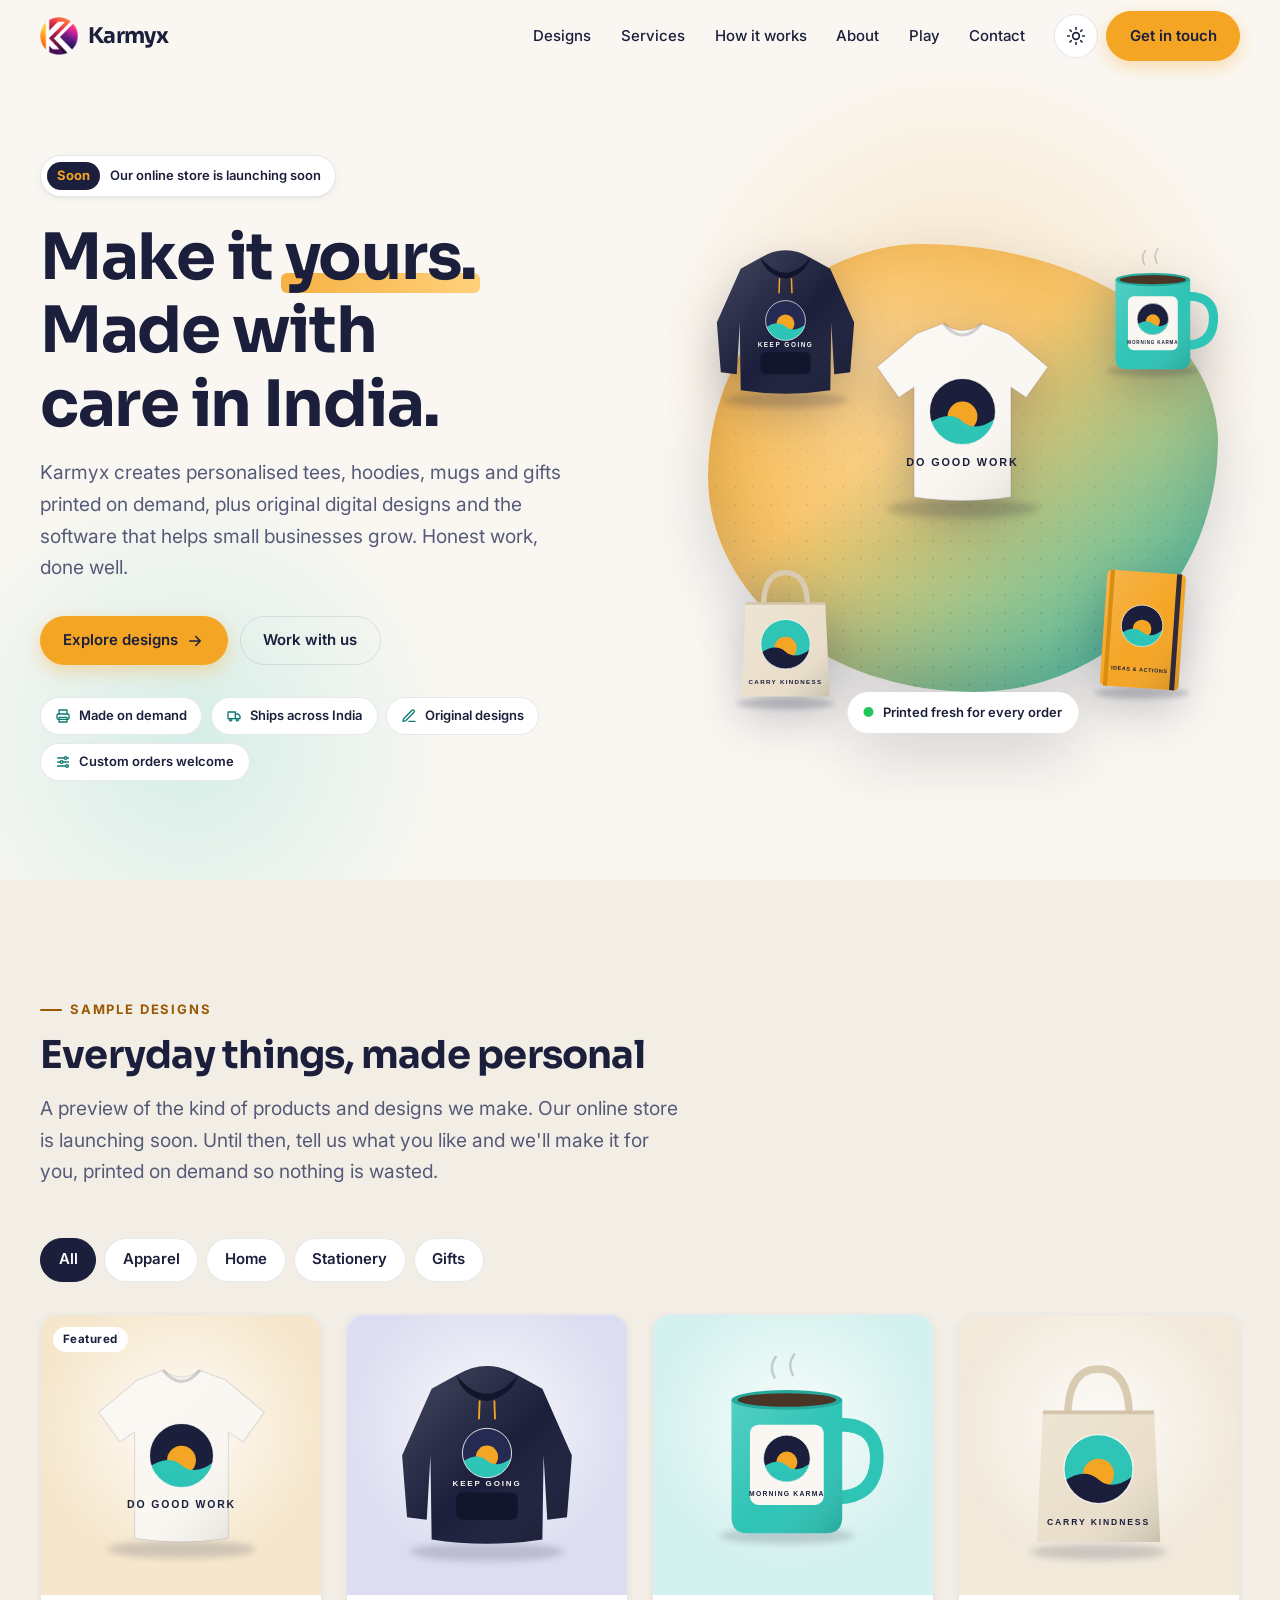
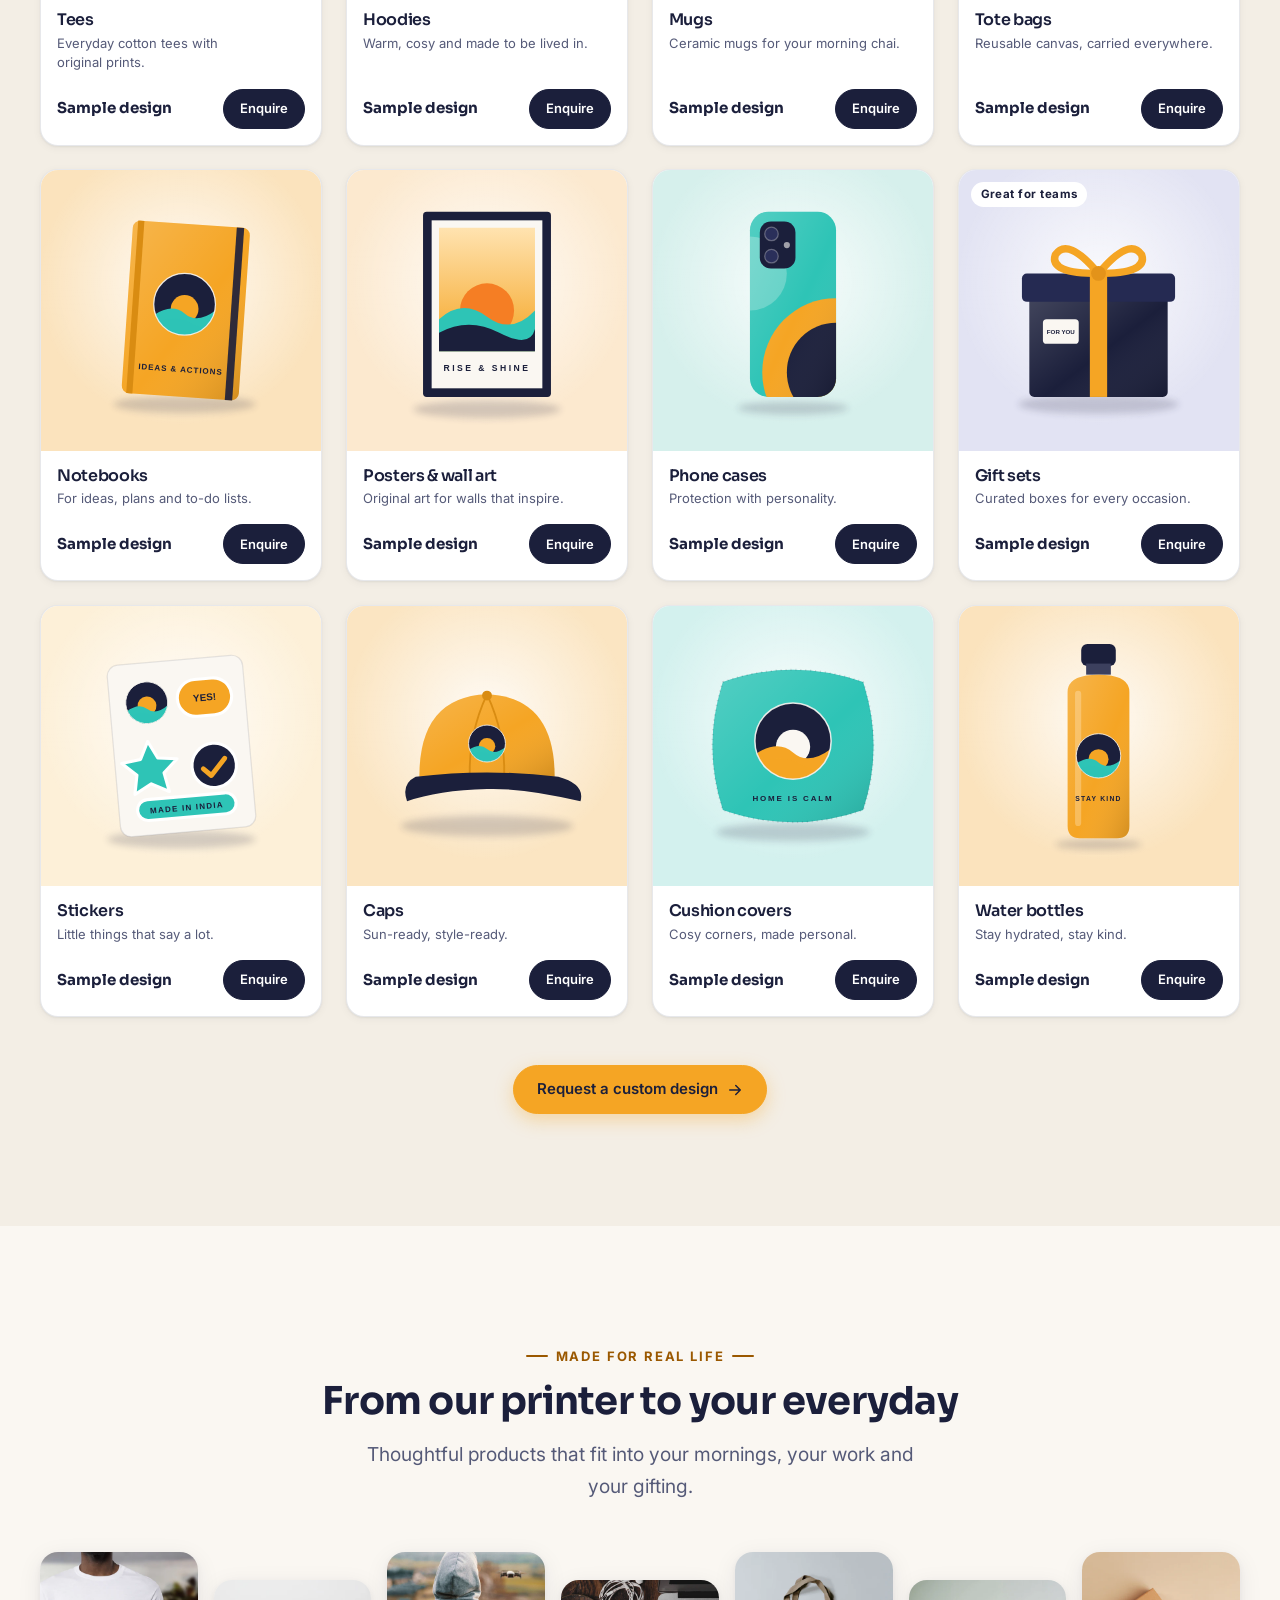
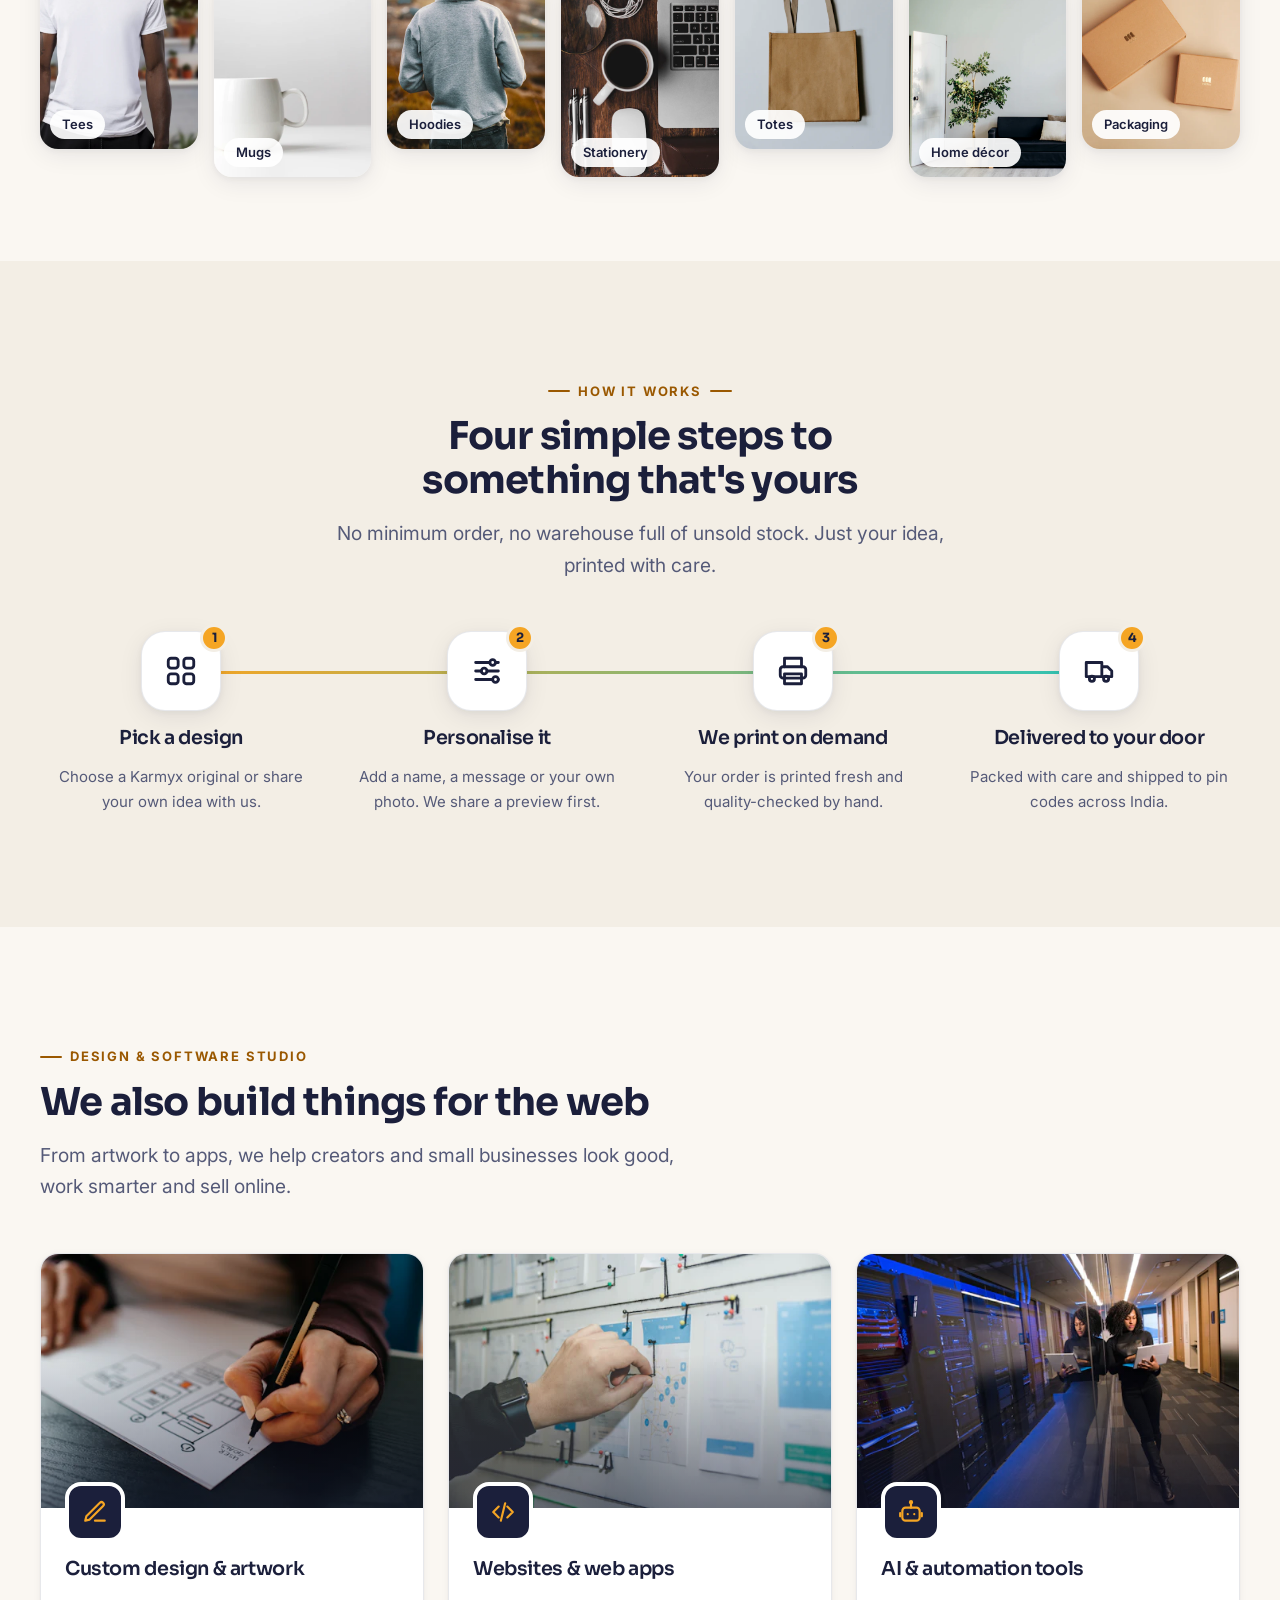
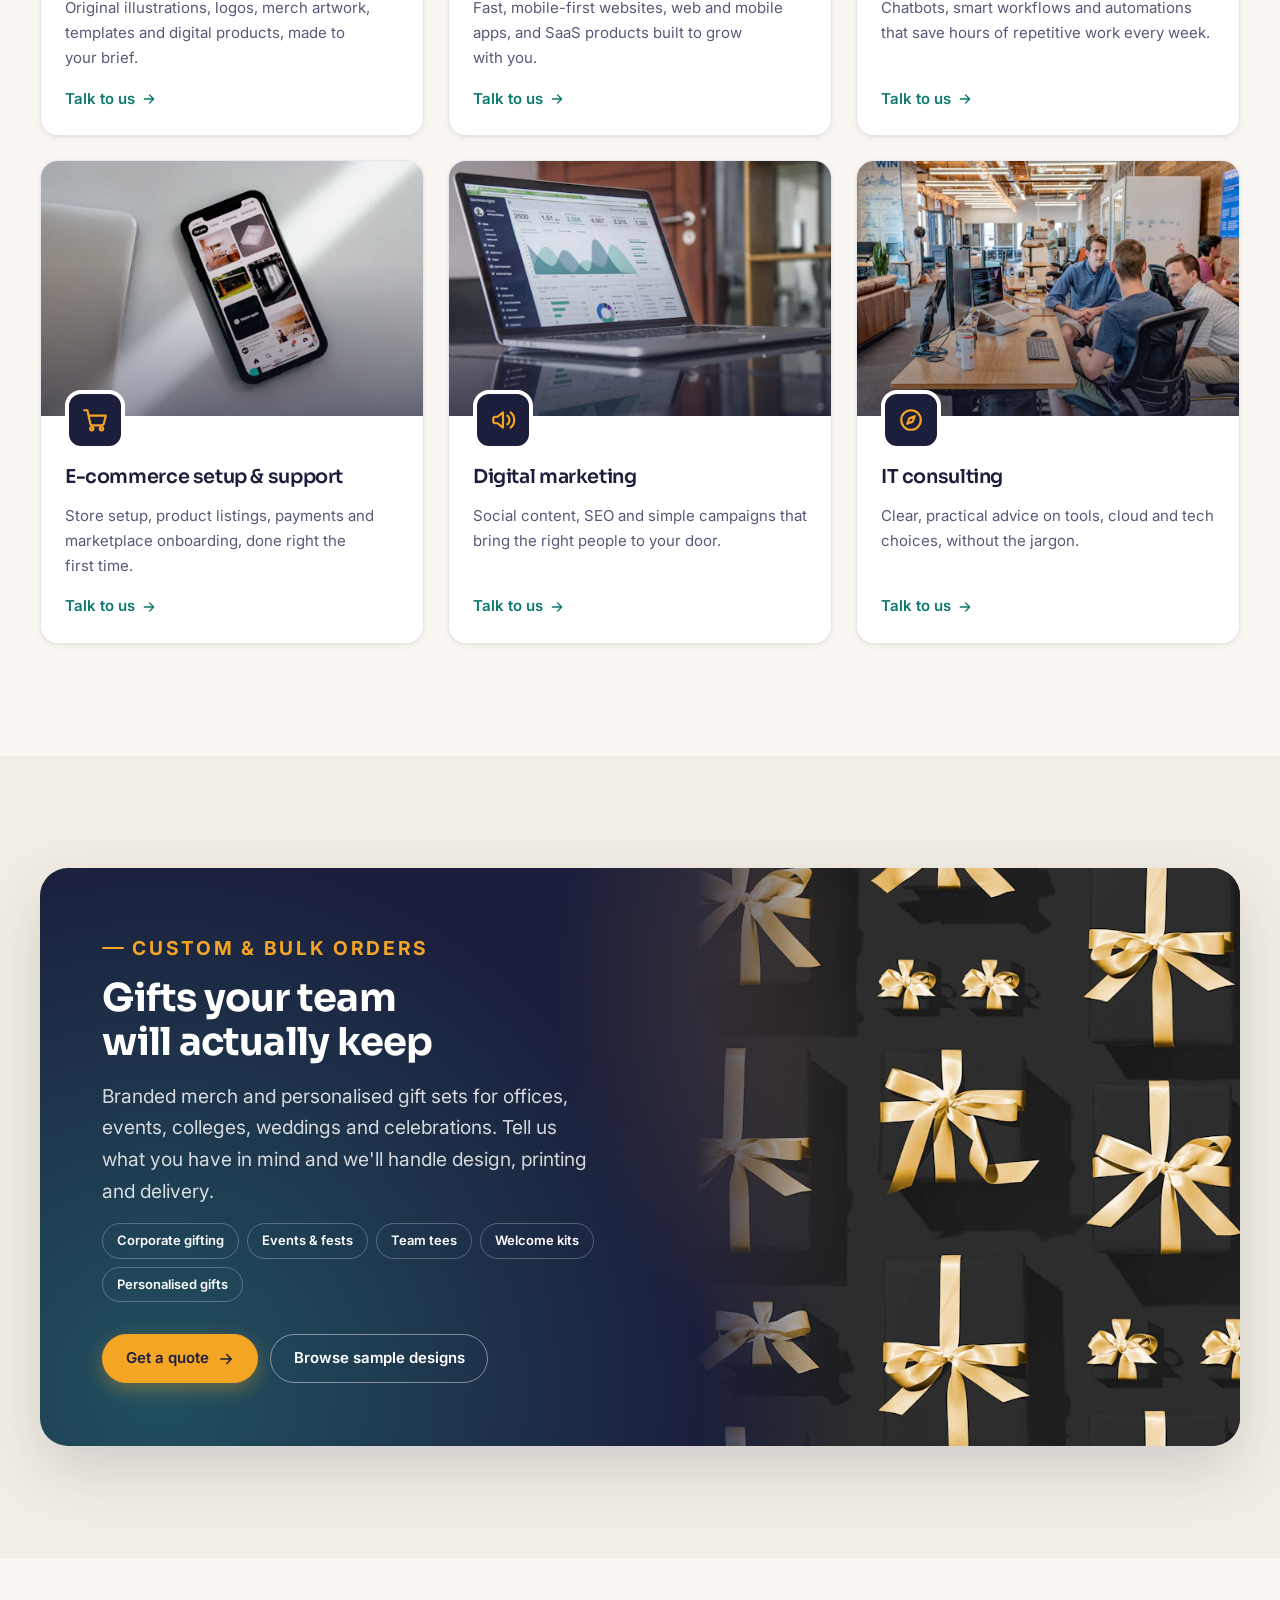
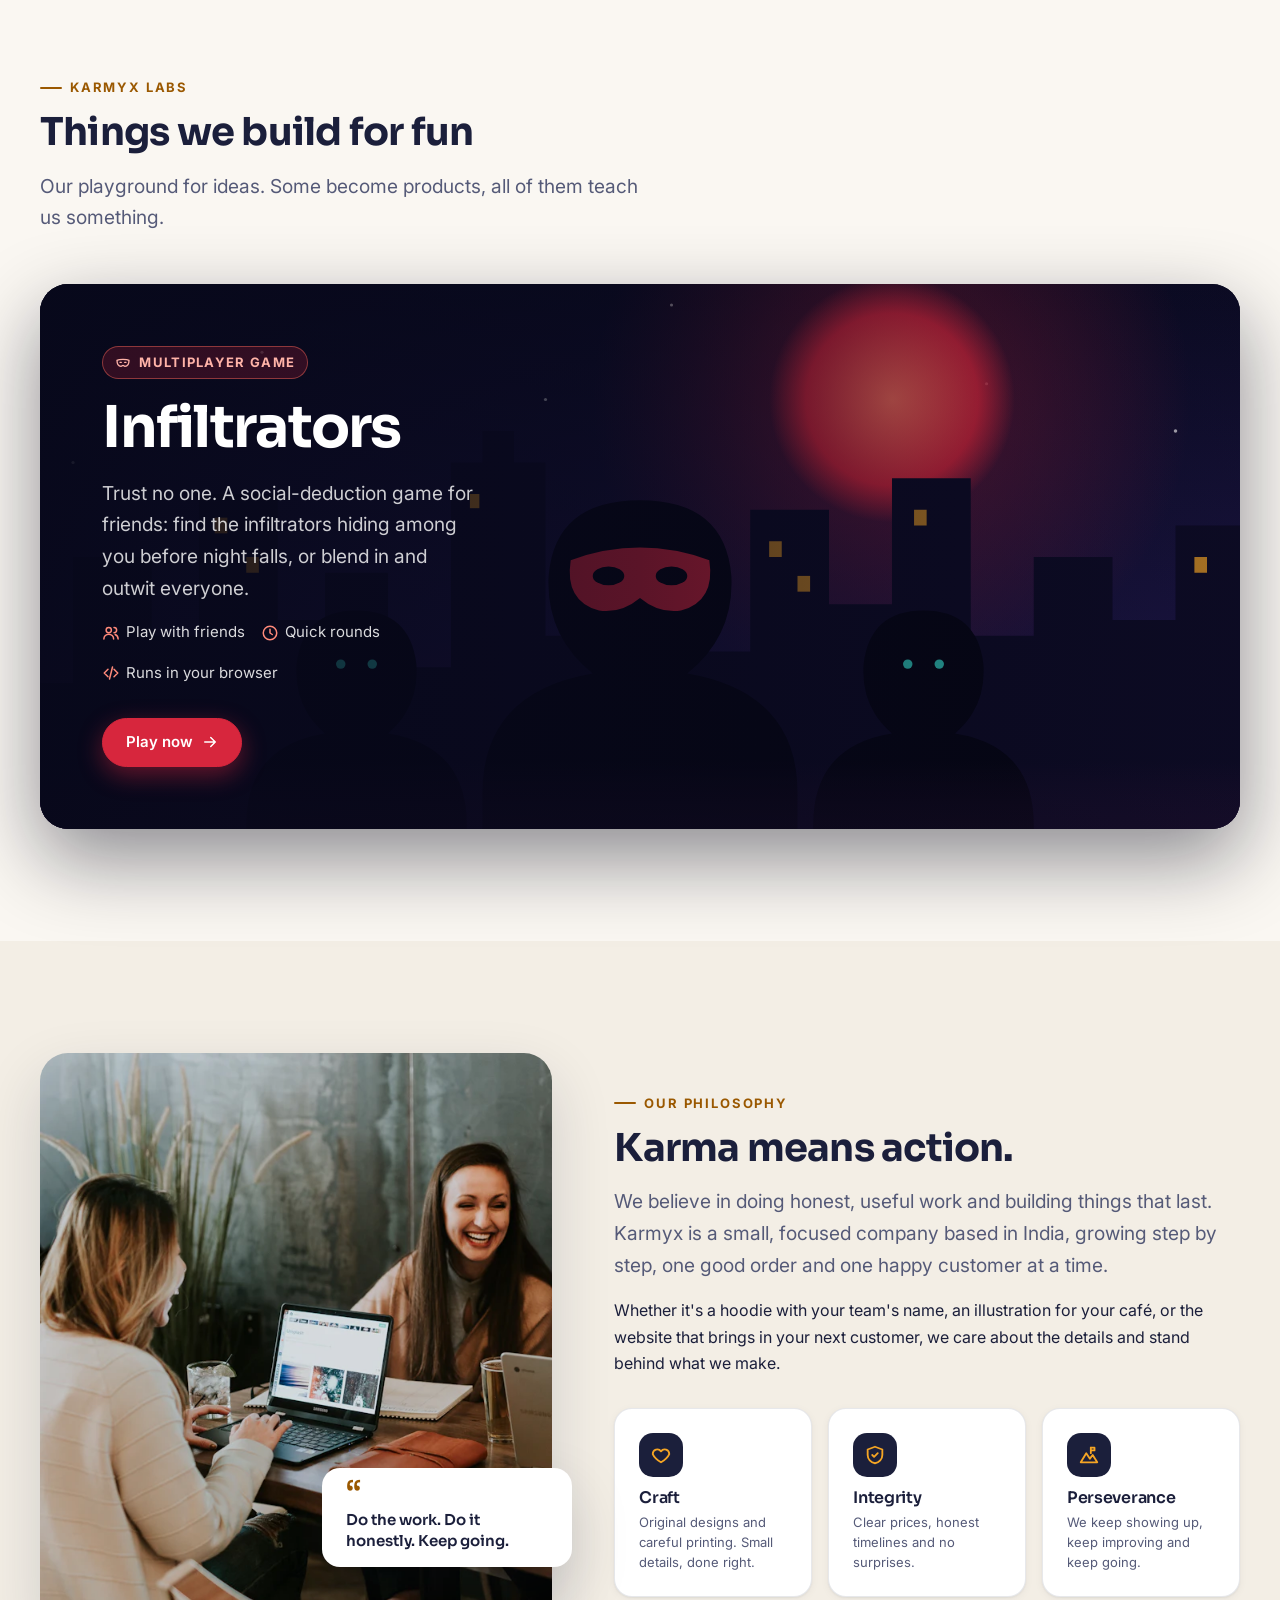
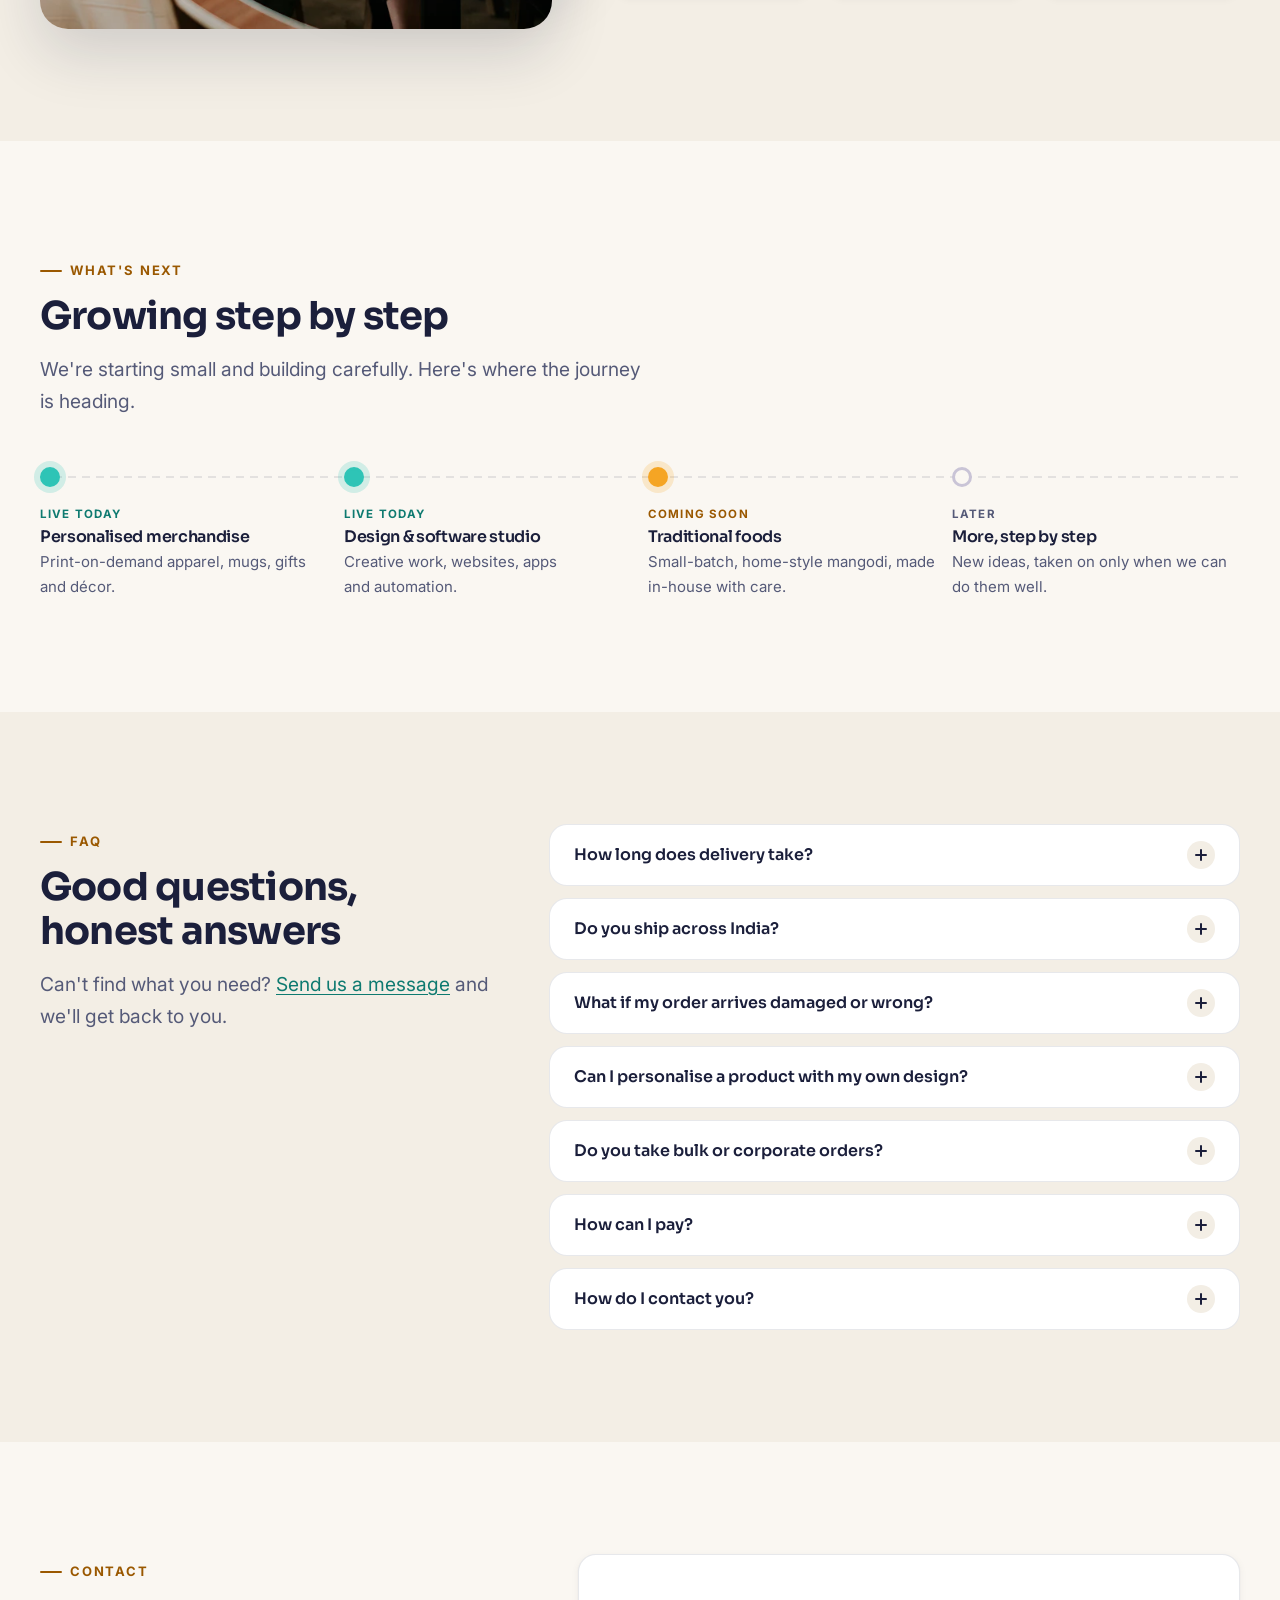
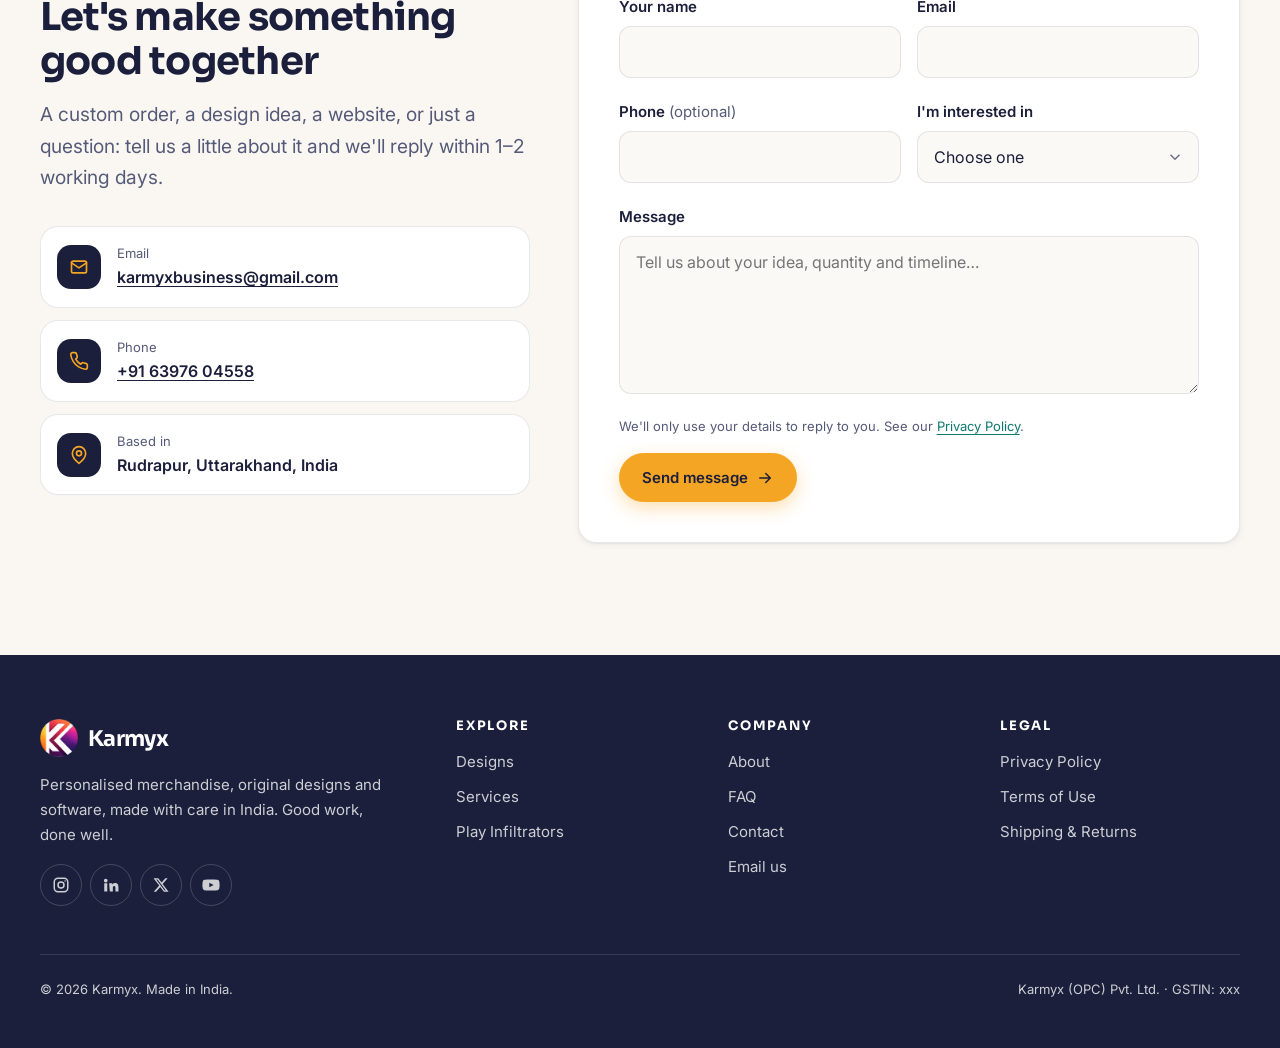
==== commit 3445088c: "feat: use the official Karmyx logo Cut the circular K mark from the supplied PNG with a transparent " ====
--- a/index.html
+++ b/index.html
@@ -25,8 +25,8 @@
   <meta name="twitter:image" content="https://karmyx.co.in/assets/images/og-image.png">
 
   <!-- Icons -->
-  <link rel="icon" href="assets/images/favicon.svg" type="image/svg+xml">
   <link rel="icon" href="assets/images/favicon-32.png" sizes="32x32" type="image/png">
+  <link rel="icon" href="assets/images/favicon-16.png" sizes="16x16" type="image/png">
   <link rel="apple-touch-icon" href="assets/images/apple-touch-icon.png">
   <link rel="manifest" href="site.webmanifest">
 
@@ -90,10 +90,6 @@
 <body>
   <!-- Icon sprite -->
   <svg width="0" height="0" style="position:absolute" aria-hidden="true" focusable="false">
-    <defs>
-      <linearGradient id="kmg" x1="0" y1="1" x2="1" y2="0"><stop offset="0" stop-color="#F5A524"/><stop offset="1" stop-color="#F57E24"/></linearGradient>
-    </defs>
-    <symbol id="logo-mark" viewBox="0 0 64 64"><rect width="64" height="64" rx="16" fill="#1B1F3B"/><rect x="15" y="14" width="8" height="36" rx="4" fill="#FAF7F2"/><path d="M23 36 41 18" stroke="url(#kmg)" stroke-width="8" stroke-linecap="round" fill="none"/><path d="M33 15h12v12" stroke="url(#kmg)" stroke-width="6" stroke-linecap="round" stroke-linejoin="round" fill="none"/><path d="m30 37 14 13" stroke="#2EC4B6" stroke-width="8" stroke-linecap="round" fill="none"/></symbol>
     <symbol id="i-arrow" viewBox="0 0 24 24" fill="none" stroke="currentColor" stroke-width="2" stroke-linecap="round" stroke-linejoin="round"><path d="M5 12h14M13 6l6 6-6 6"/></symbol>
     <symbol id="i-sun" viewBox="0 0 24 24" fill="none" stroke="currentColor" stroke-width="2" stroke-linecap="round"><circle cx="12" cy="12" r="4"/><path d="M12 2v2M12 20v2M4.9 4.9l1.4 1.4M17.7 17.7l1.4 1.4M2 12h2M20 12h2M4.9 19.1l1.4-1.4M17.7 6.3l1.4-1.4"/></symbol>
     <symbol id="i-moon" viewBox="0 0 24 24" fill="none" stroke="currentColor" stroke-width="2" stroke-linecap="round" stroke-linejoin="round"><path d="M21 12.8A9 9 0 1 1 11.2 3a7 7 0 0 0 9.8 9.8z"/></symbol>
@@ -129,7 +125,7 @@
   <header class="site-header">
     <div class="container header-inner">
       <a class="brand" href="./" aria-label="Karmyx home">
-        <svg aria-hidden="true"><use href="#logo-mark"/></svg>
+        <img src="assets/images/logo-mark-96.png" alt="" width="38" height="38">
         <span class="brand-name">Karmyx</span>
       </a>
 
@@ -654,7 +650,7 @@
           </details>
           <details class="faq-item">
             <summary>How do I contact you?<span class="faq-icon" aria-hidden="true"></span></summary>
-            <div class="faq-answer"><p>Email us at <a href="mailto:karmyxbusiness@gmail.com" data-config-href="EMAIL" data-config-text="EMAIL">karmyxbusiness@gmail.com</a>, call <a href="tel:+916397604558">+91 63976 04558</a>, or use the contact form below. We usually reply within 1–2 working days.</p></div>
+            <div class="faq-answer"><p>Email us at <a href="mailto:karmyxbusiness@gmail.com" data-config-href="EMAIL" data-config-text="EMAIL">karmyxbusiness@gmail.com</a>, call <a href="tel:+916397604558">+91&nbsp;63976&nbsp;04558</a>, or use the contact form below. We usually reply within 1–2 working days.</p></div>
           </details>
         </div>
       </div>
@@ -674,7 +670,7 @@
             </li>
             <li>
               <span class="icon-badge"><svg aria-hidden="true"><use href="#i-phone"/></svg></span>
-              <div><small>Phone</small><a href="tel:+916397604558" data-config-href="PHONE" data-config-text="PHONE">+91 63976 04558</a></div>
+              <div><small>Phone</small><a href="tel:+916397604558" data-config-href="PHONE" data-config-text="PHONE">+91&nbsp;63976&nbsp;04558</a></div>
             </li>
             <li>
               <span class="icon-badge"><svg aria-hidden="true"><use href="#i-pin"/></svg></span>
@@ -742,7 +738,7 @@
       <div class="footer-grid">
         <div>
           <a class="brand" href="./" aria-label="Karmyx home">
-            <svg aria-hidden="true"><use href="#logo-mark"/></svg>
+            <img src="assets/images/logo-mark-96.png" alt="" width="38" height="38">
             <span class="brand-name">Karmyx</span>
           </a>
           <p class="footer-blurb">Personalised merchandise, original designs and software, made with care in India. Good work, done well.</p>
--- a/assets/css/styles.css
+++ b/assets/css/styles.css
@@ -221,7 +221,7 @@
 }
 .header-inner { height: 100%; display: flex; align-items: center; gap: var(--space-4); }
 .brand { display: inline-flex; align-items: center; gap: 10px; text-decoration: none; color: var(--text); margin-right: auto; }
-.brand svg { width: 38px; height: 38px; }
+.brand img { width: 38px; height: 38px; }
 .brand-name { font-family: var(--font-display); font-weight: 700; font-size: 1.35rem; letter-spacing: -0.03em; }
 .brand:hover { color: var(--text); }
 
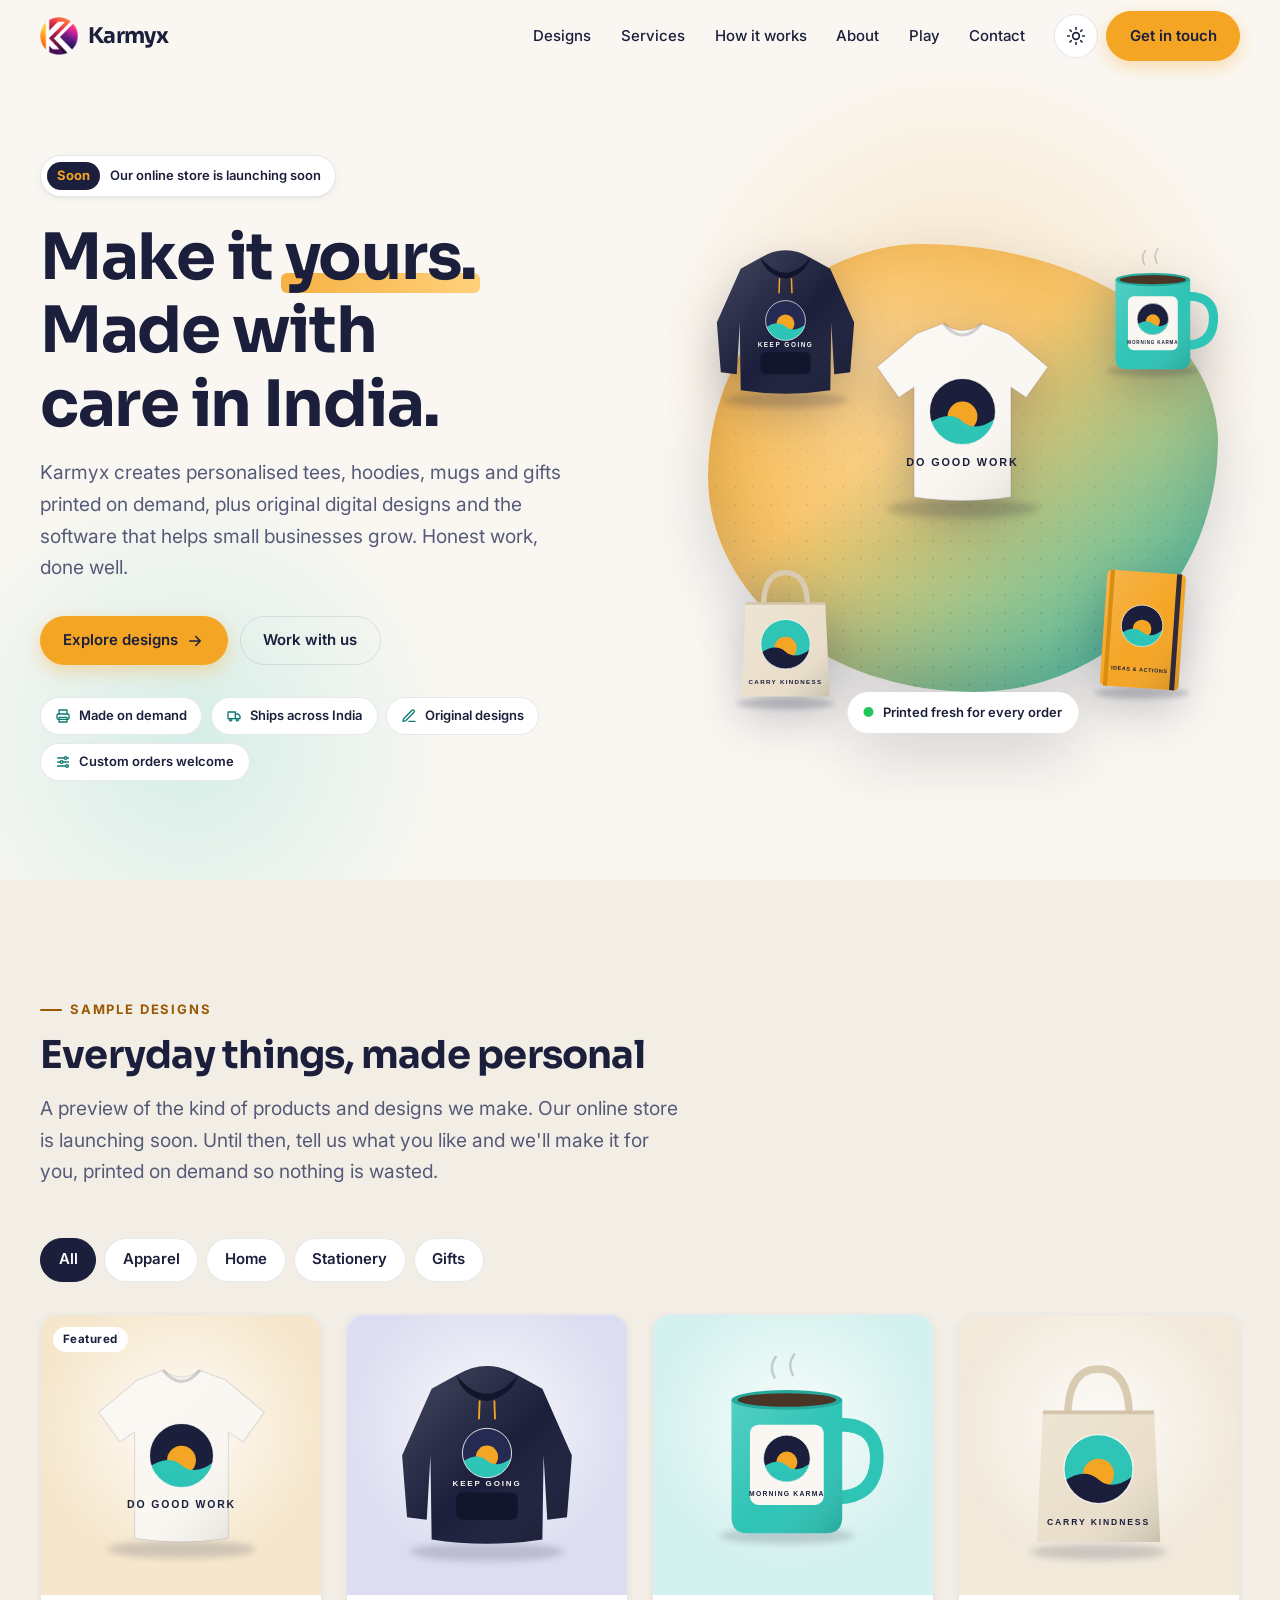
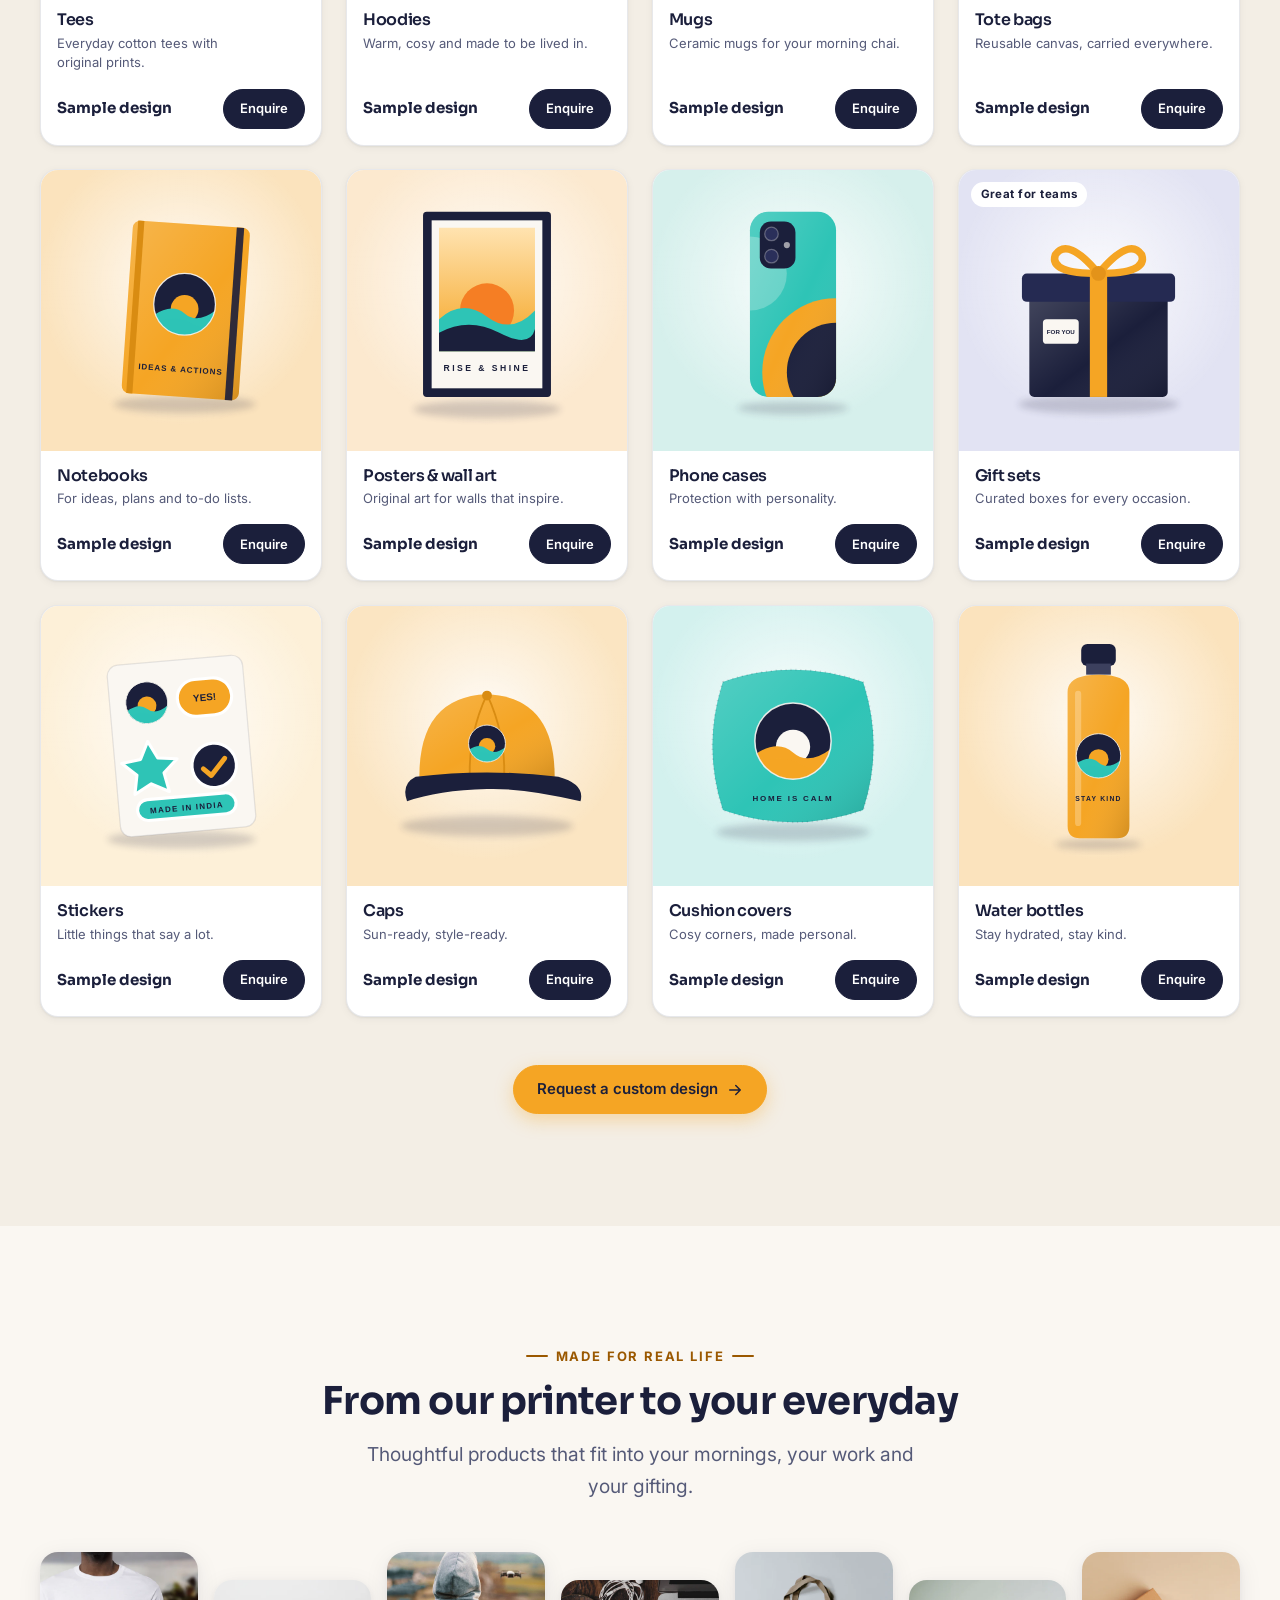
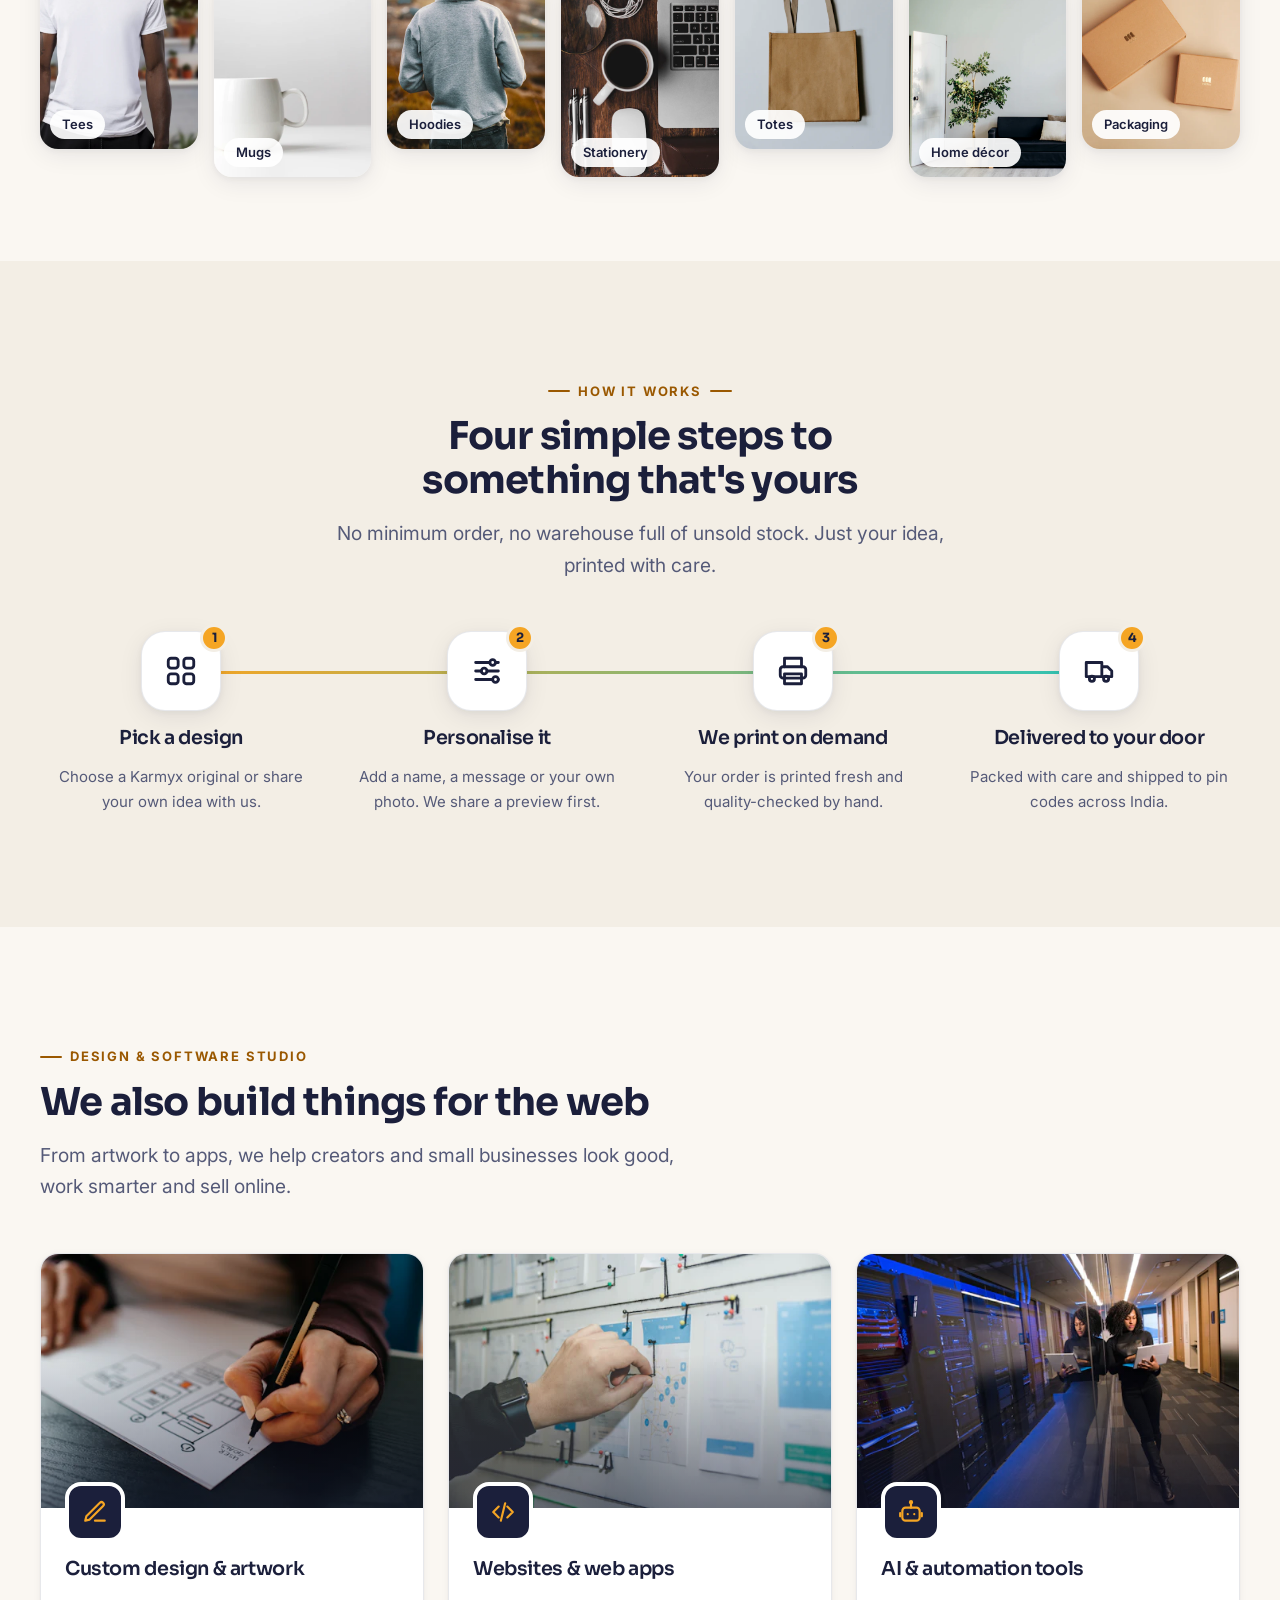
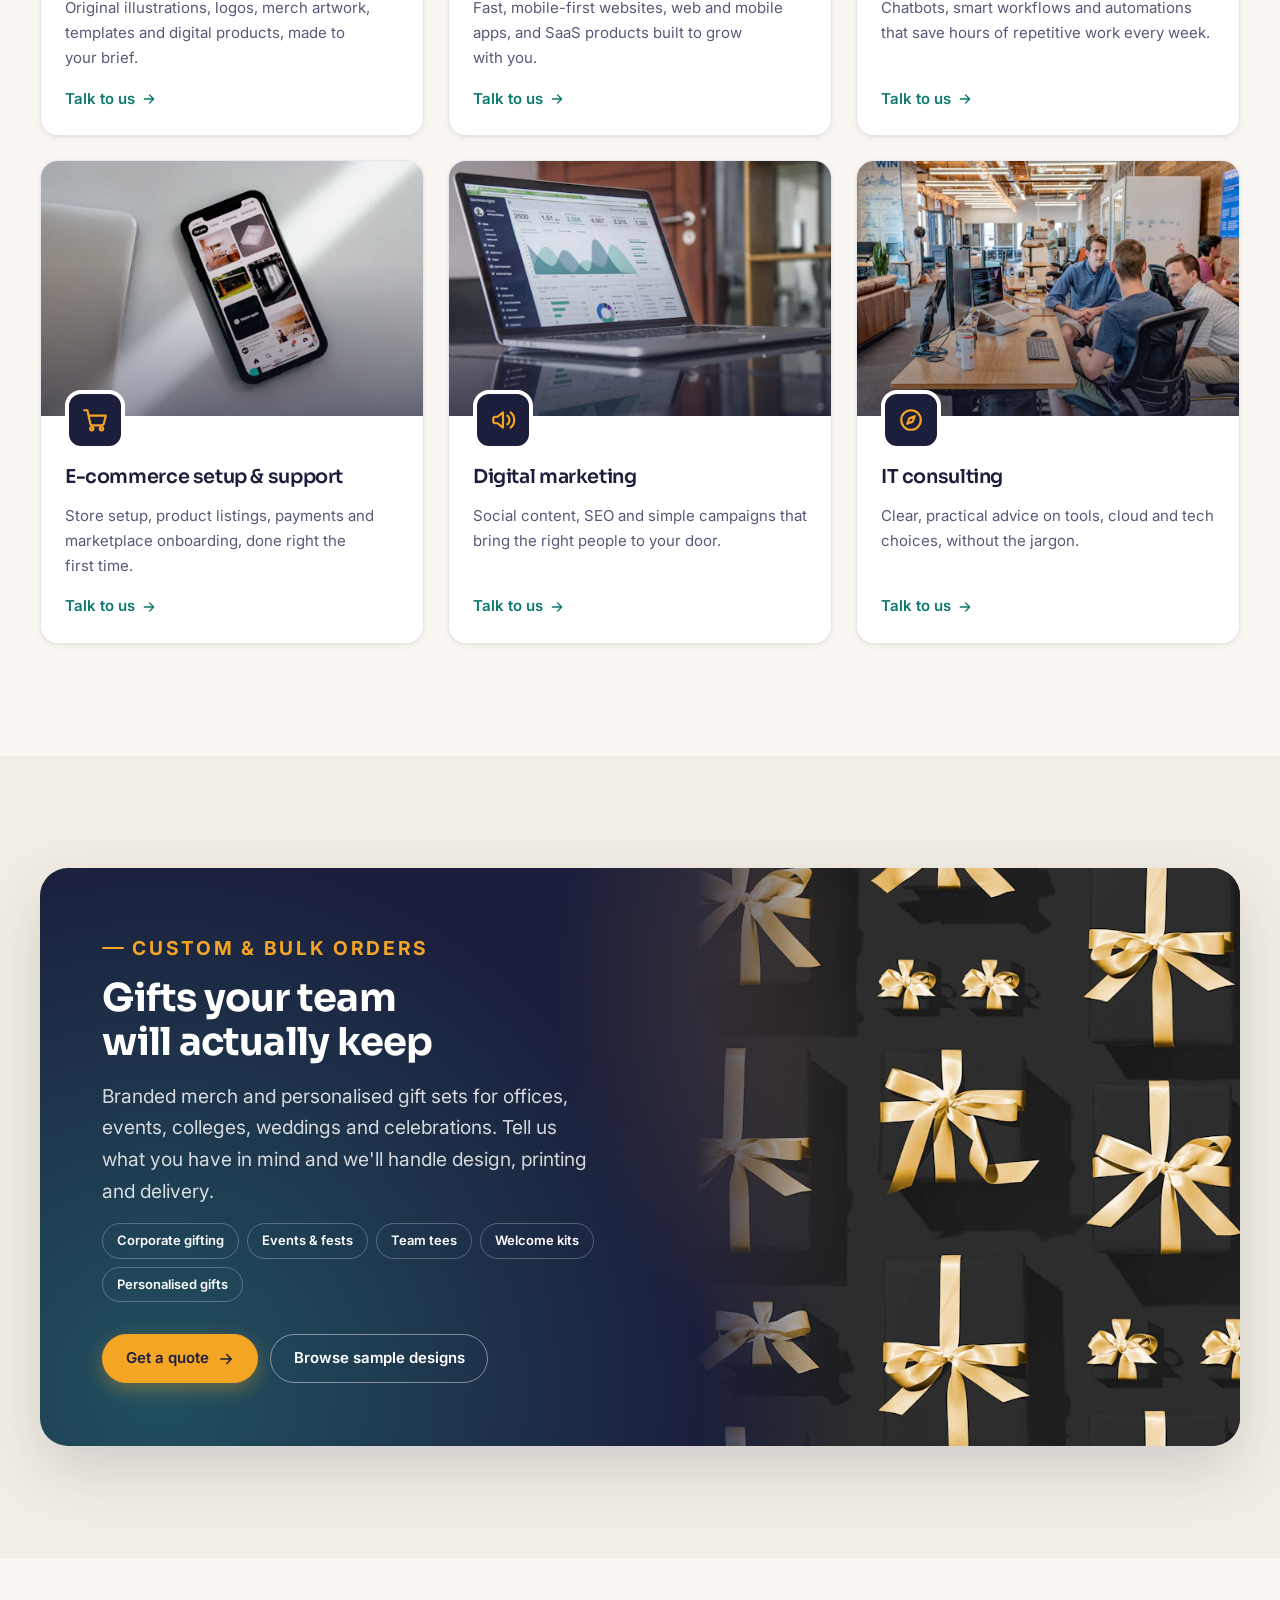
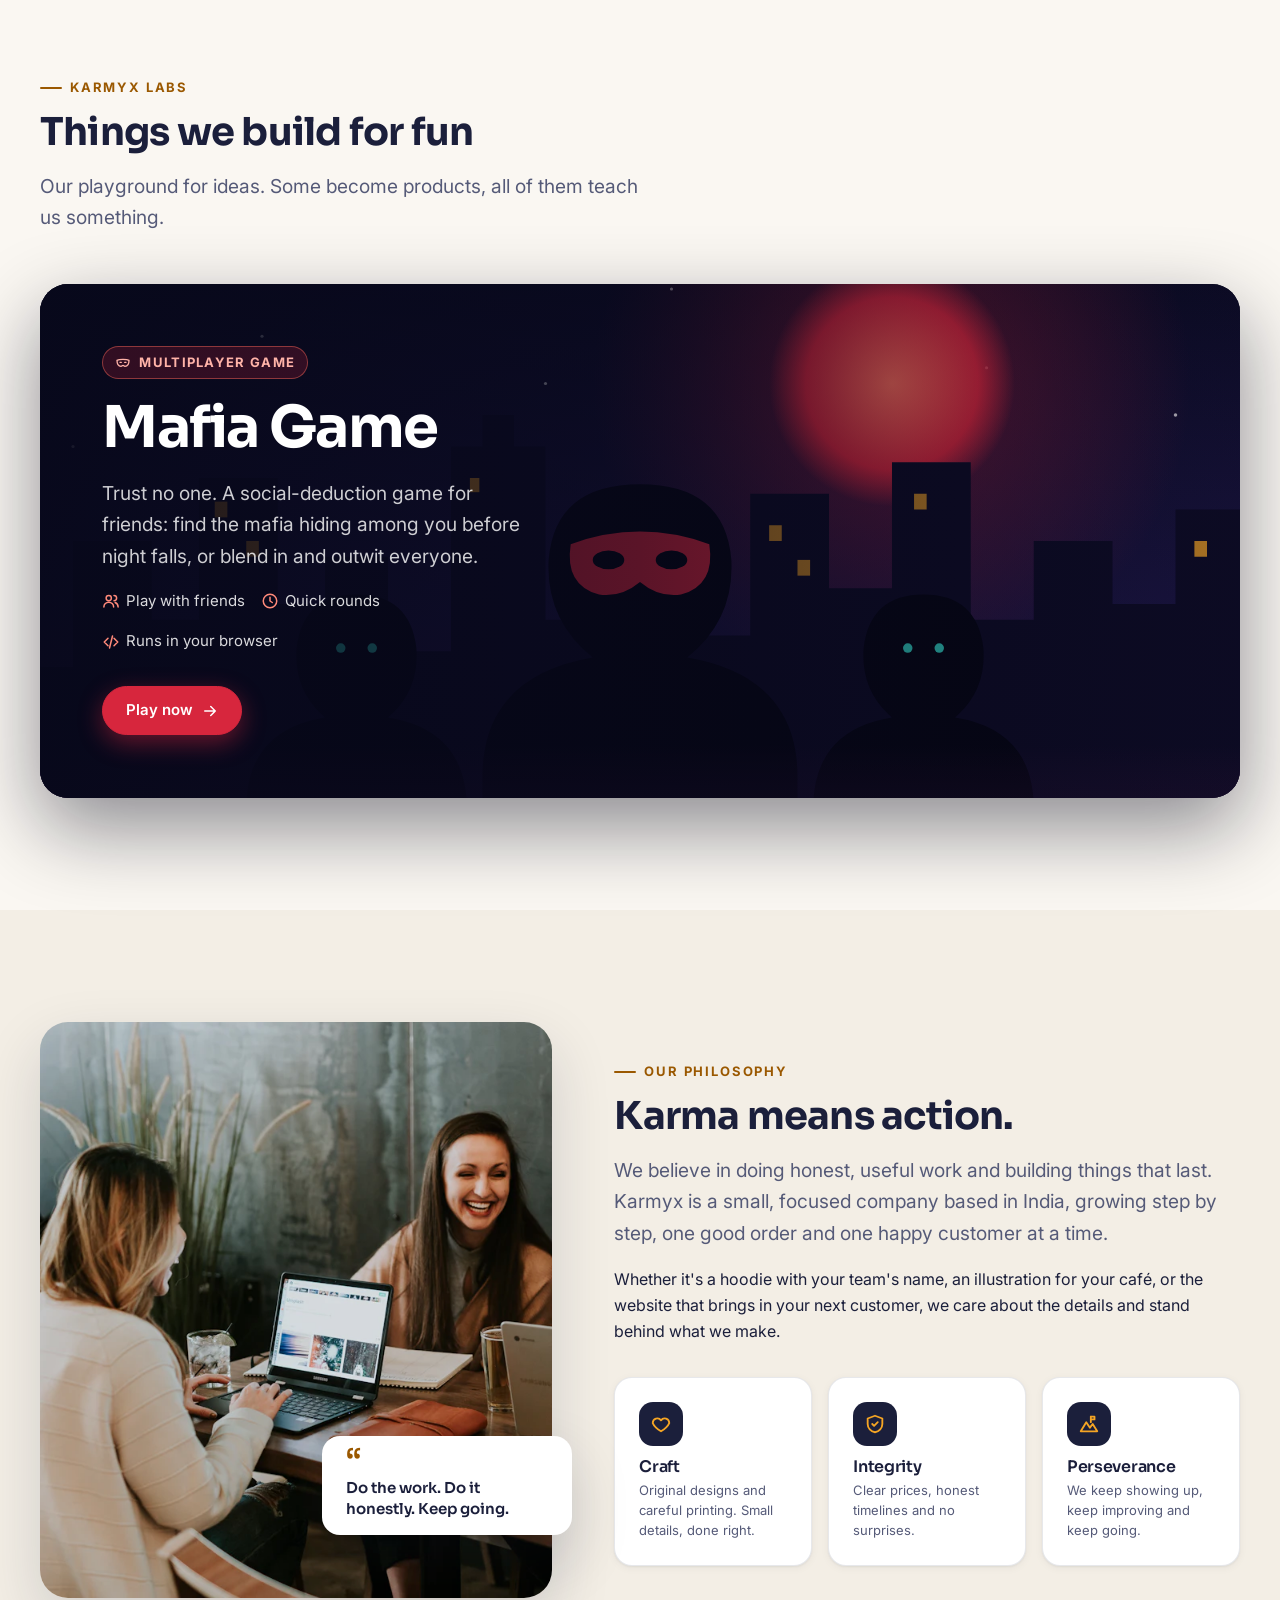
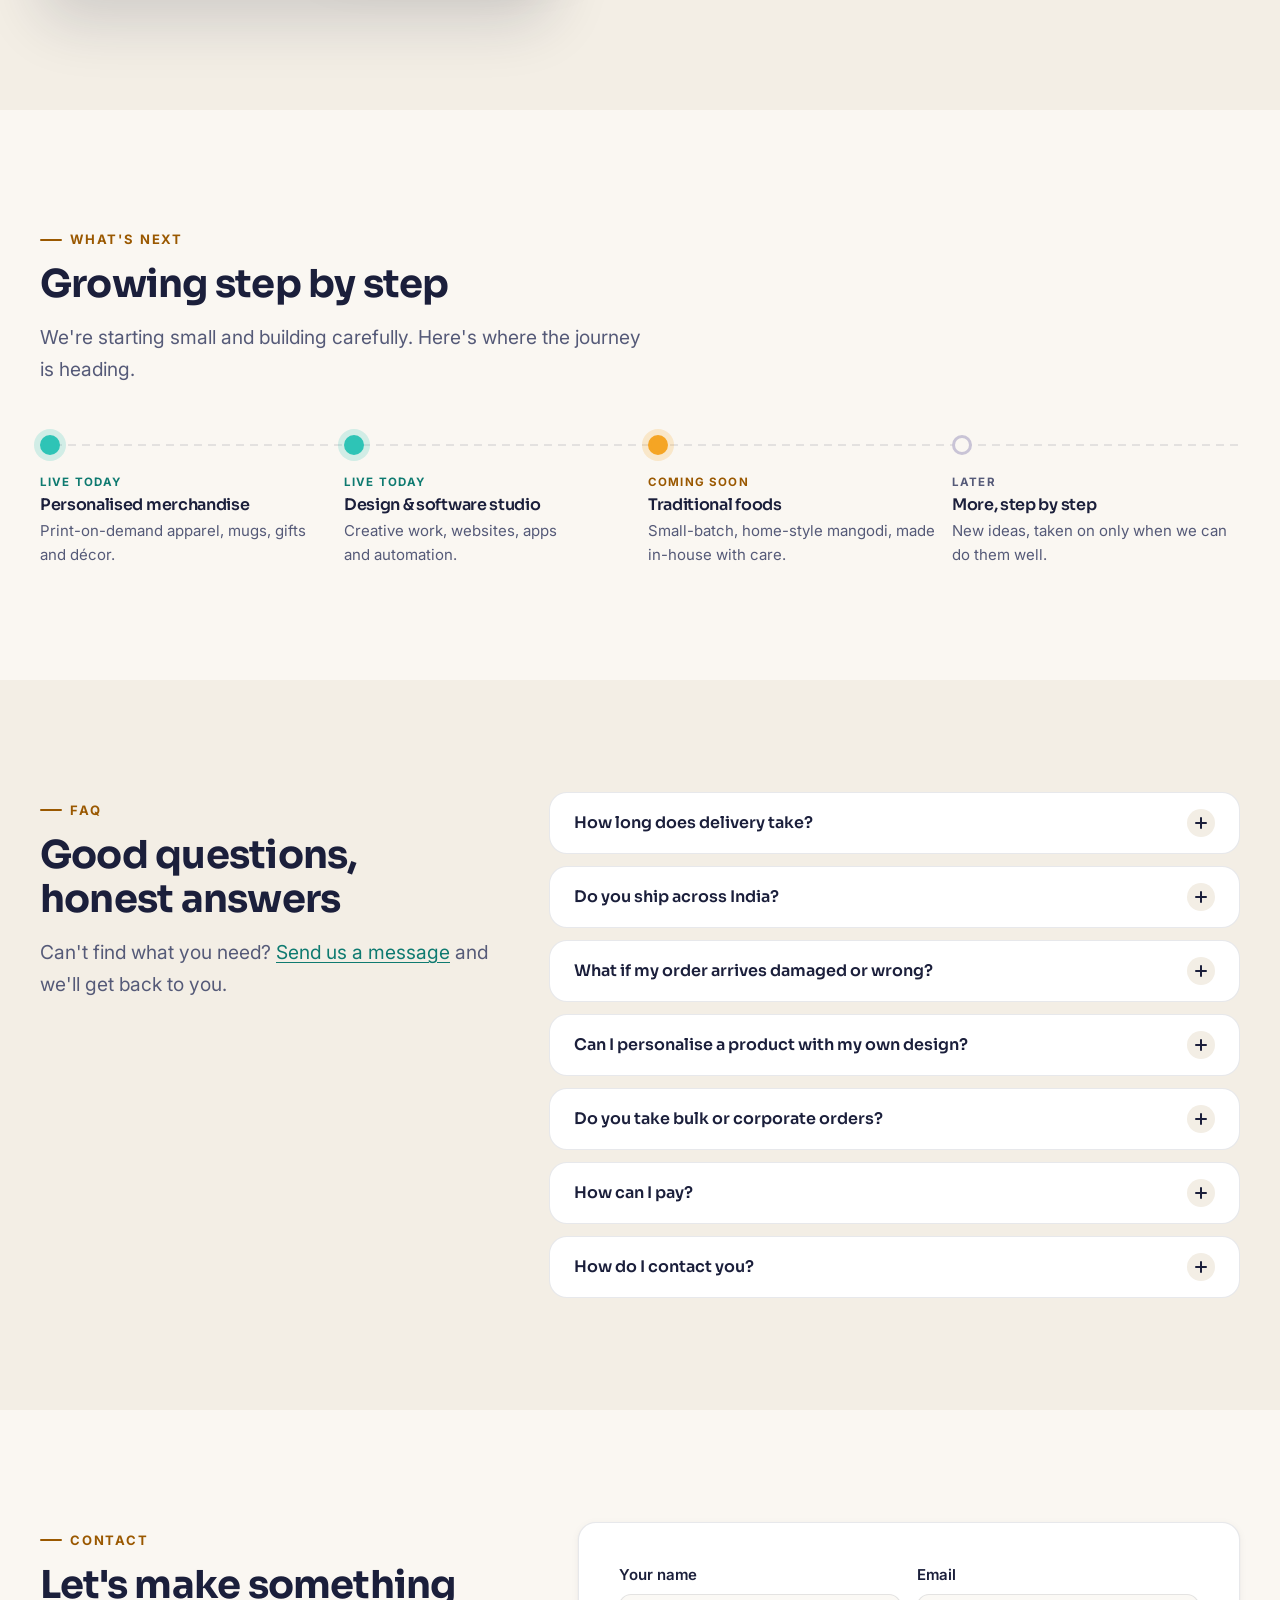
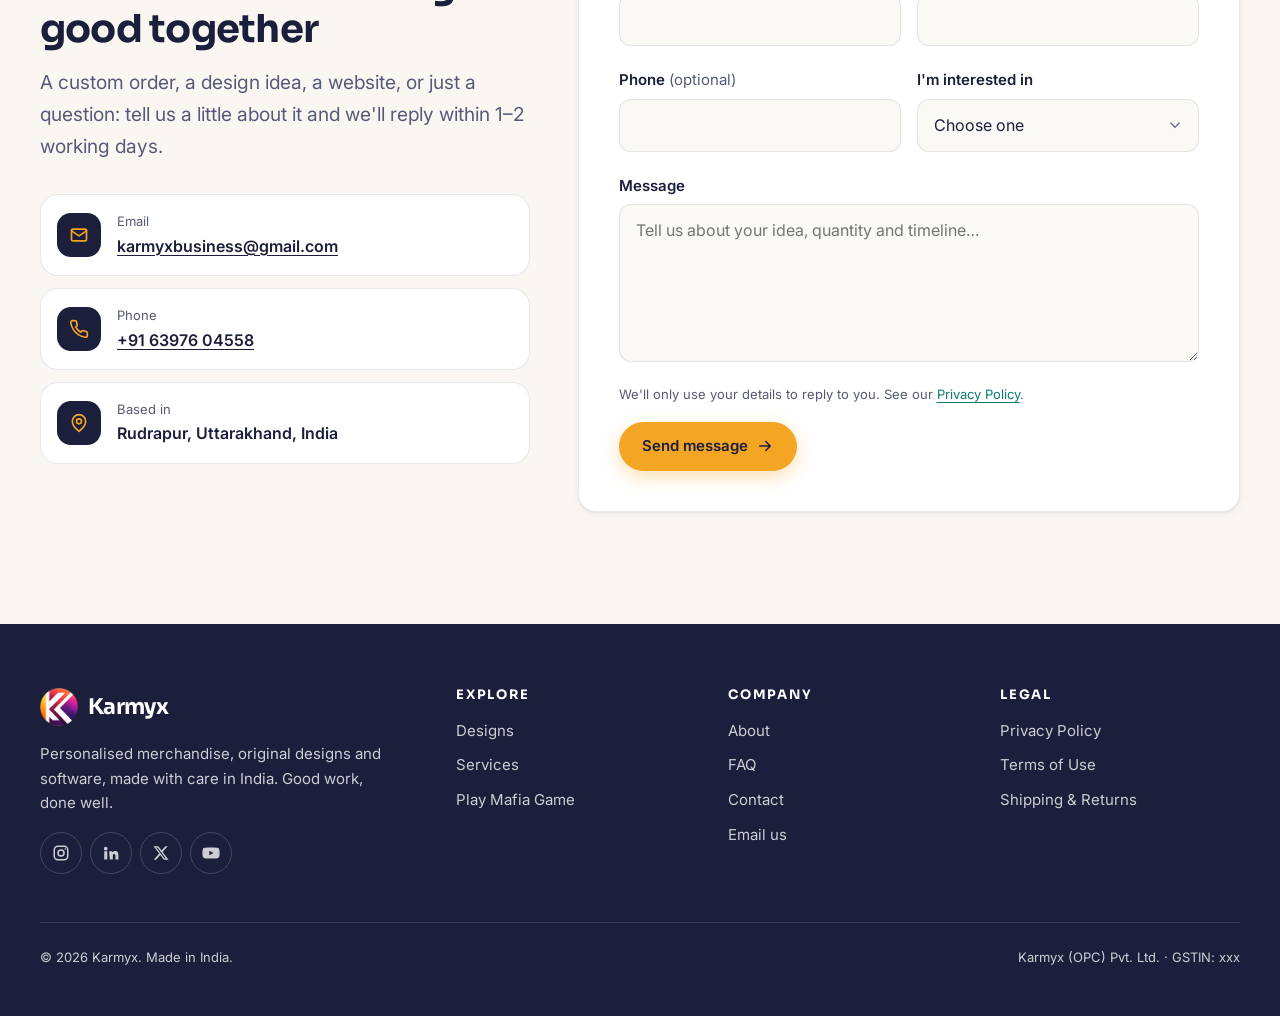
==== commit eb4b48b4: "Rename Infiltrators to Mafia Game Co-Authored-By: Claude Sonnet 5.5 <noreply@anthropic.com>" ====
--- a/index.html
+++ b/index.html
@@ -536,14 +536,14 @@
           <div class="labs-art"><img src="assets/images/infiltrators-art.svg" alt="" width="800" height="500" loading="lazy"></div>
           <div class="labs-copy">
             <p class="labs-tag"><svg width="16" height="16" aria-hidden="true"><use href="#i-mask"/></svg>Multiplayer game</p>
-            <h2 id="play-title">Infiltrators</h2>
-            <p>Trust no one. A social-deduction game for friends: find the infiltrators hiding among you before night falls, or blend in and outwit everyone.</p>
+            <h2 id="play-title">Mafia Game</h2>
+            <p>Trust no one. A social-deduction game for friends: find the mafia hiding among you before night falls, or blend in and outwit everyone.</p>
             <ul class="labs-meta">
               <li><svg aria-hidden="true"><use href="#i-users"/></svg>Play with friends</li>
               <li><svg aria-hidden="true"><use href="#i-clock"/></svg>Quick rounds</li>
               <li><svg aria-hidden="true"><use href="#i-code"/></svg>Runs in your browser</li>
             </ul>
-            <a class="btn btn--play" href="https://game.karmyx.co.in" data-config-href="GAME_URL" target="_blank" rel="noopener">Play now<svg aria-hidden="true"><use href="#i-arrow"/></svg><span class="visually-hidden"> (opens in a new tab)</span></a>
+            <a class="btn btn--play" href="https://www.game.karmyx.co.in" data-config-href="GAME_URL" target="_blank" rel="noopener">Play now<svg aria-hidden="true"><use href="#i-arrow"/></svg><span class="visually-hidden"> (opens in a new tab)</span></a>
           </div>
         </article>
       </div>
@@ -754,7 +754,7 @@
           <ul class="footer-links">
             <li><a href="#shop">Designs</a></li>
             <li><a href="#services">Services</a></li>
-            <li><a href="#play">Play Infiltrators</a></li>
+            <li><a href="#play">Play Mafia Game</a></li>
           </ul>
         </div>
         <div>
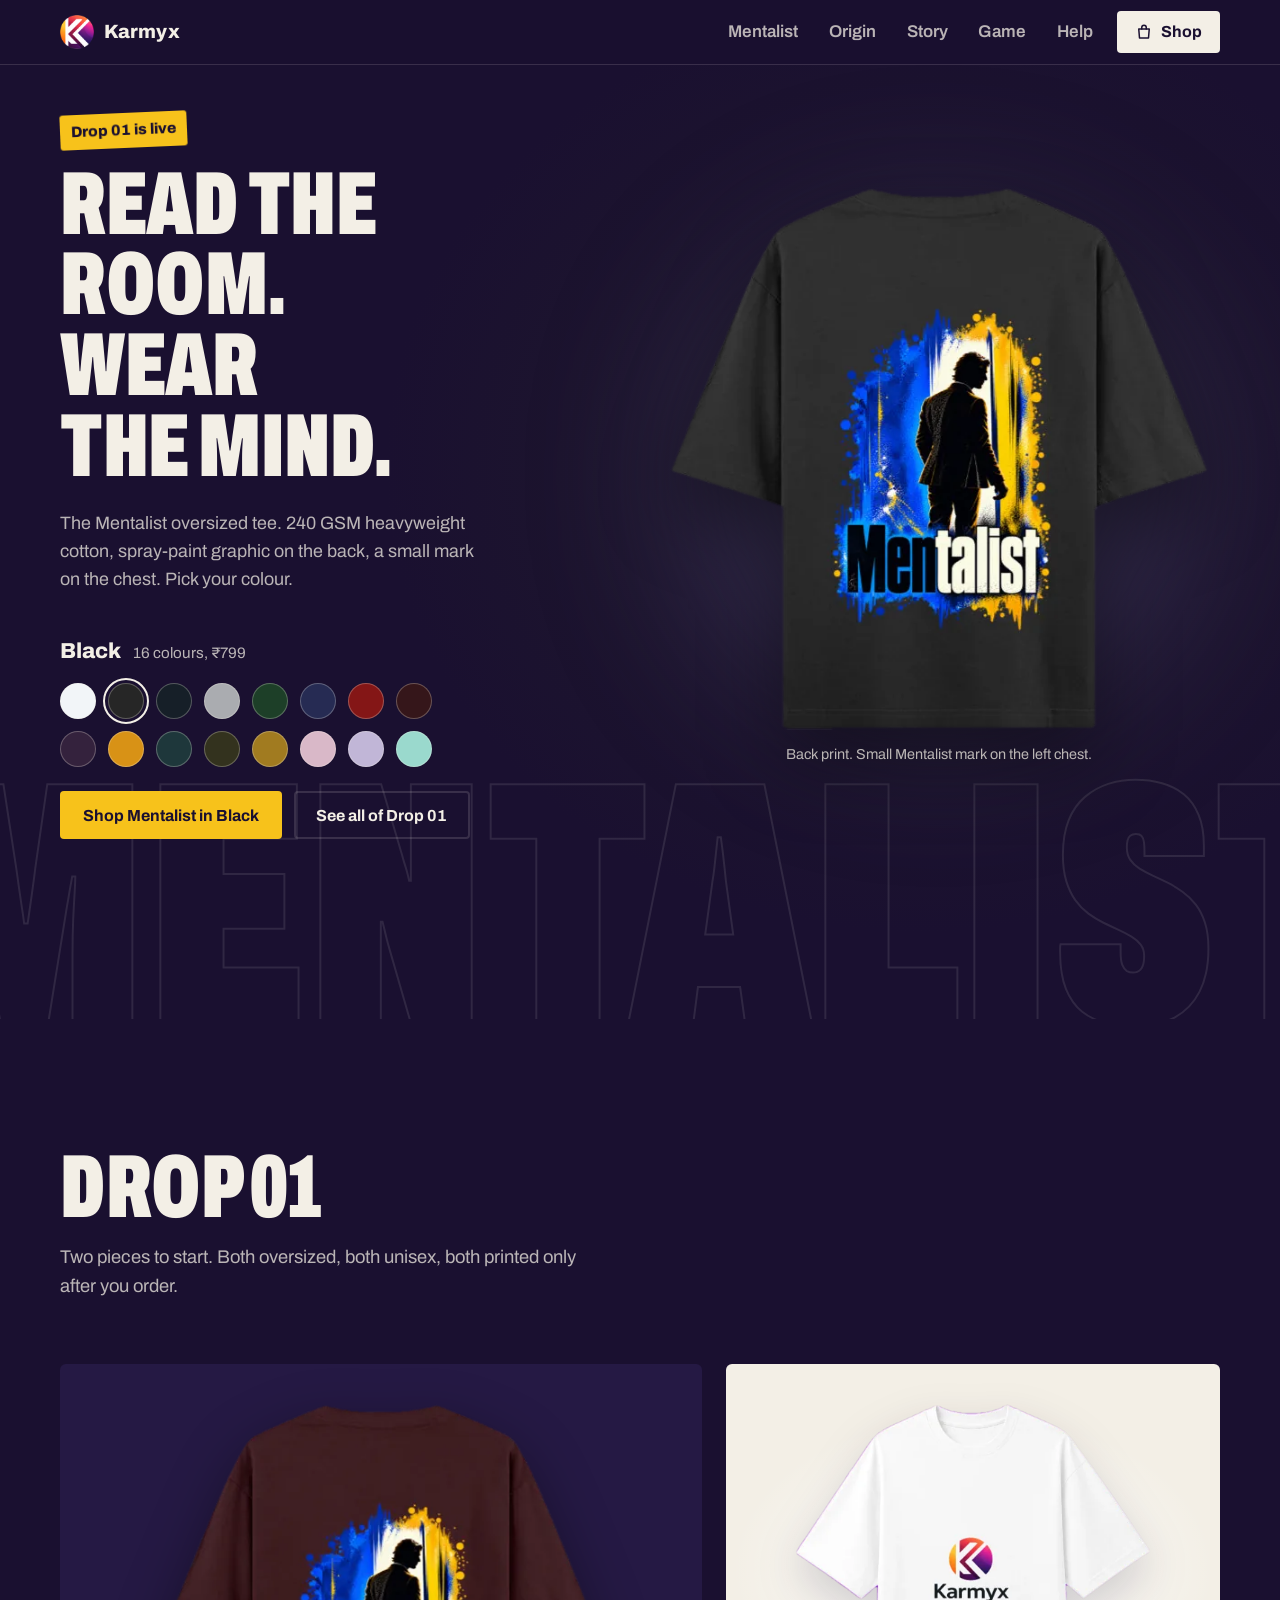
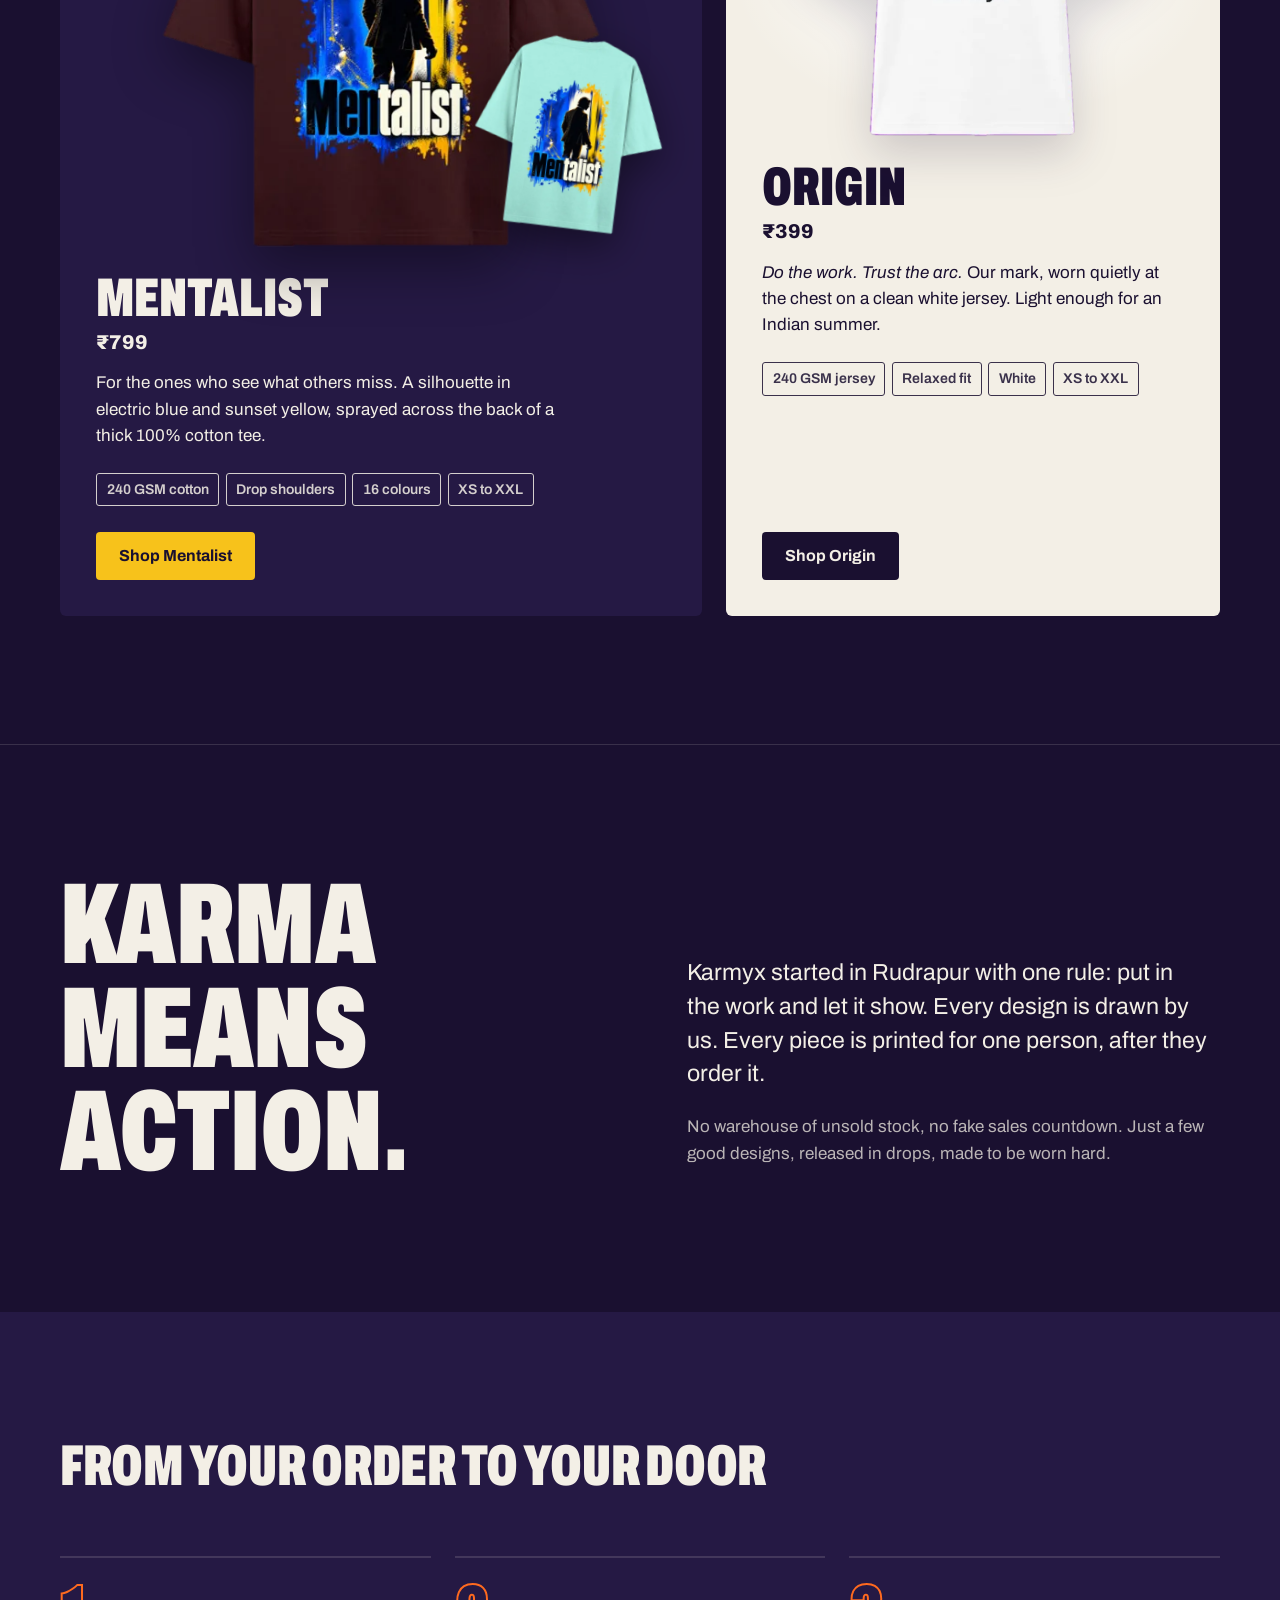
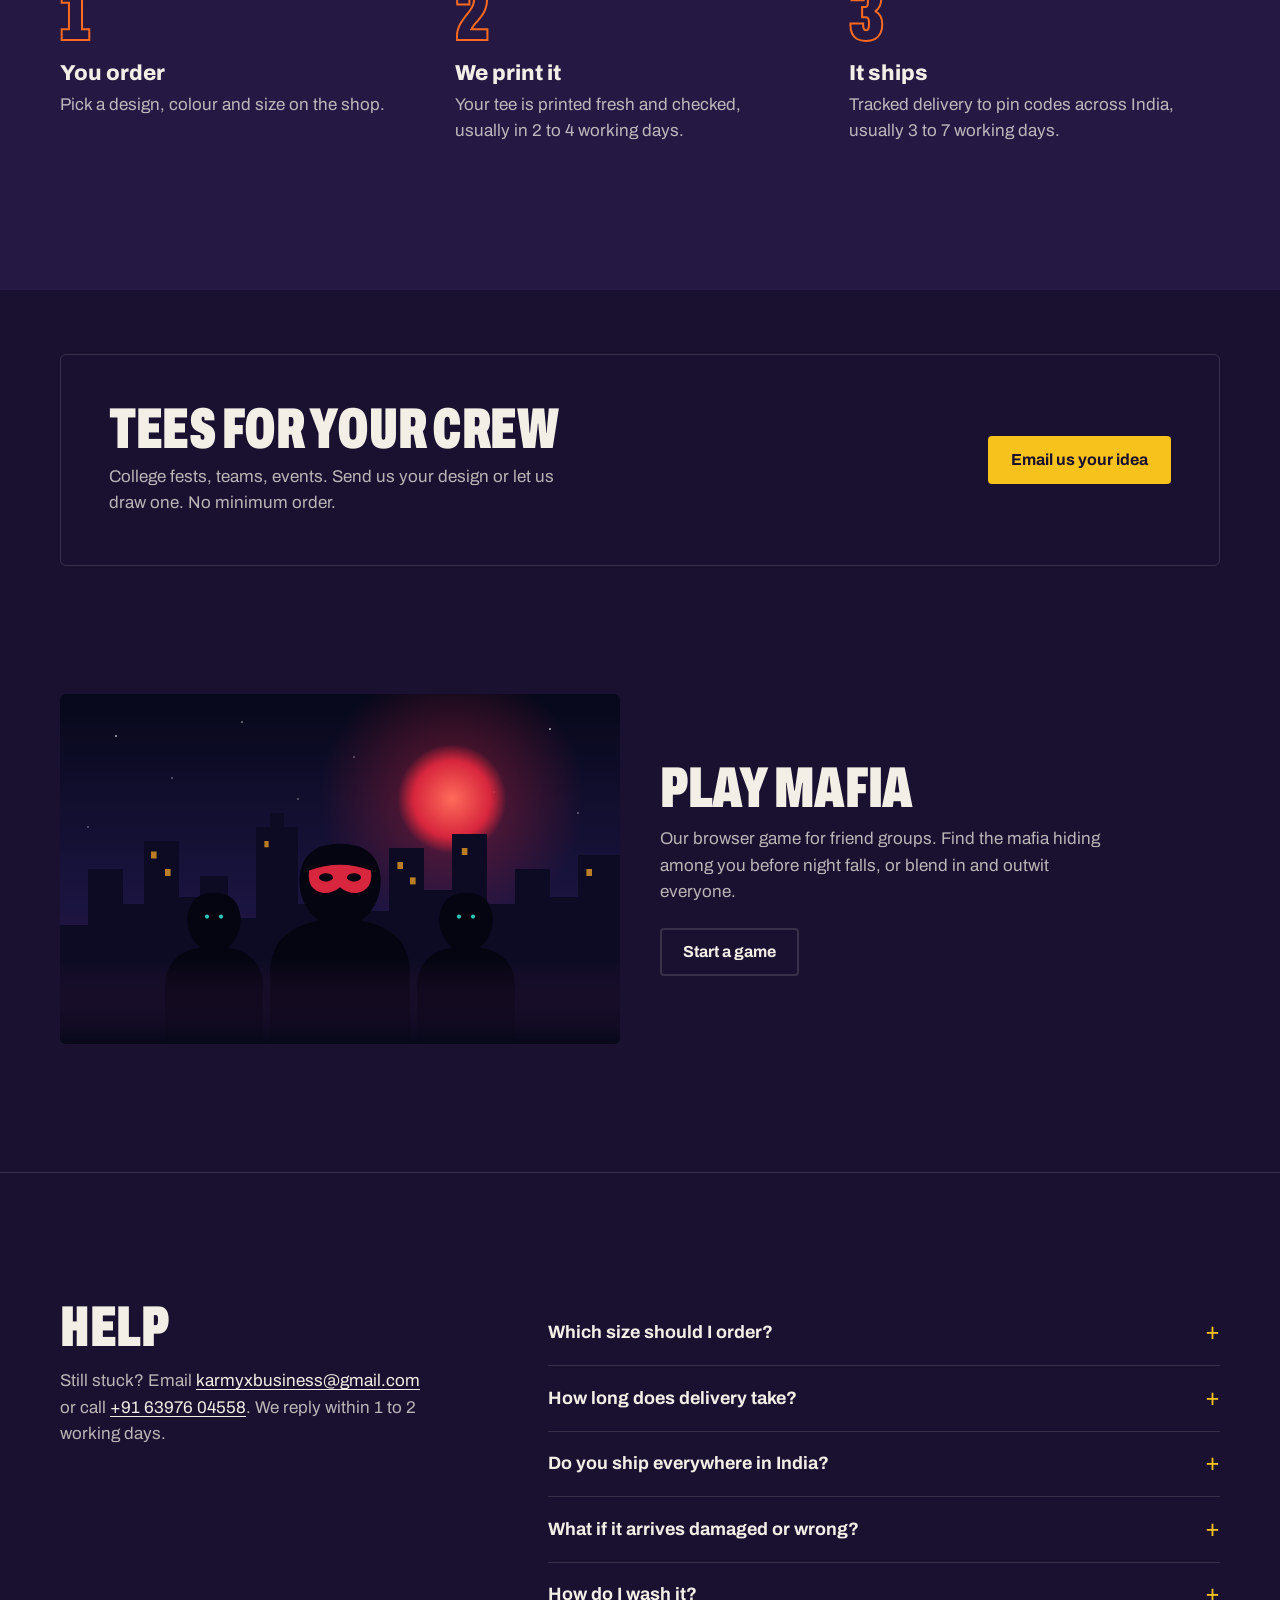
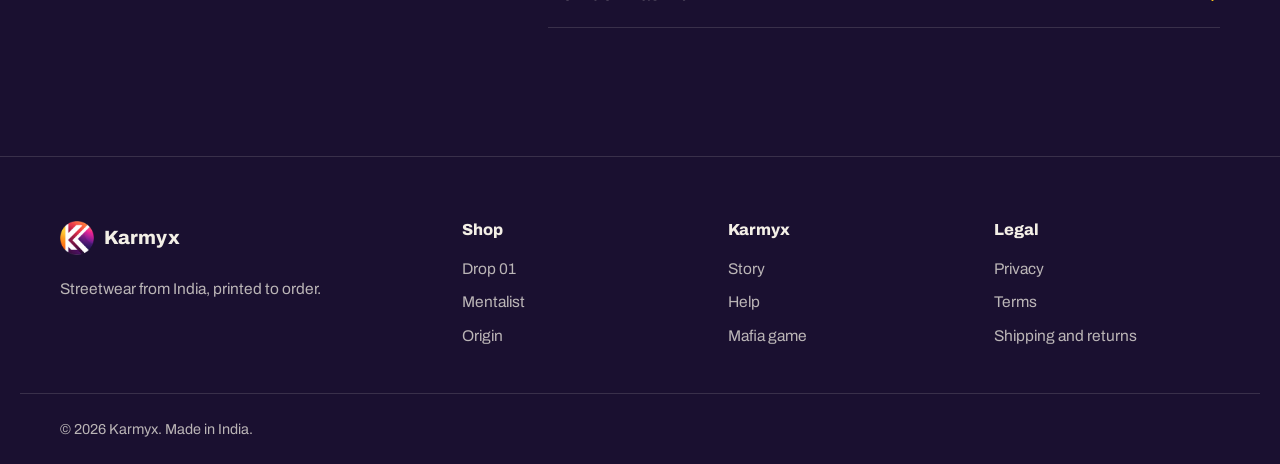
==== commit b6fb6215: "Redesign as streetwear brand home with Mentalist colour wall - New home page: 16-colour Mentalist pi" ====
--- a/index.html
+++ b/index.html
@@ -3,48 +3,33 @@
 <head>
   <meta charset="utf-8">
   <meta name="viewport" content="width=device-width, initial-scale=1">
-  <title>Karmyx | Personalised merchandise, original designs &amp; software from India</title>
-  <meta name="description" content="Karmyx makes print-on-demand personalised merchandise (tees, hoodies, mugs, gifts), original digital designs, and websites, apps and AI tools. Made on demand, shipped across India.">
+  <title>Karmyx | Oversized streetwear, printed to order in India</title>
+  <meta name="description" content="Karmyx is an Indian streetwear label. Drop 01: the Mentalist heavyweight oversized tee in 16 colours and the Origin jersey. Printed to order, shipped across India.">
   <link rel="canonical" href="https://karmyx.co.in/">
-  <meta name="theme-color" content="#FAF7F2" media="(prefers-color-scheme: light)">
-  <meta name="theme-color" content="#0E1124" media="(prefers-color-scheme: dark)">
-
-  <!-- Open Graph / Twitter -->
+  <meta name="theme-color" content="#1A1030">
+
   <meta property="og:type" content="website">
   <meta property="og:site_name" content="Karmyx">
-  <meta property="og:title" content="Karmyx | Good work, done well">
-  <meta property="og:description" content="Personalised merchandise, original designs and software, made with care in India.">
+  <meta property="og:title" content="Karmyx | Drop 01 is live">
+  <meta property="og:description" content="Mentalist in 16 colours. Origin in white. Oversized, printed to order, shipped across India.">
   <meta property="og:url" content="https://karmyx.co.in/">
   <meta property="og:image" content="https://karmyx.co.in/assets/images/og-image.png">
   <meta property="og:image:width" content="1200">
   <meta property="og:image:height" content="630">
   <meta property="og:locale" content="en_IN">
   <meta name="twitter:card" content="summary_large_image">
-  <meta name="twitter:title" content="Karmyx | Good work, done well">
-  <meta name="twitter:description" content="Personalised merchandise, original designs and software, made with care in India.">
-  <meta name="twitter:image" content="https://karmyx.co.in/assets/images/og-image.png">
-
-  <!-- Icons -->
+
   <link rel="icon" href="assets/images/favicon-32.png" sizes="32x32" type="image/png">
   <link rel="icon" href="assets/images/favicon-16.png" sizes="16x16" type="image/png">
   <link rel="apple-touch-icon" href="assets/images/apple-touch-icon.png">
   <link rel="manifest" href="site.webmanifest">
 
-  <!-- Theme before paint (avoids a flash of the wrong theme) -->
-  <script>
-    try { var t = localStorage.getItem("karmyx-theme"); if (t === "dark" || t === "light") document.documentElement.setAttribute("data-theme", t); } catch (e) {}
-  </script>
-
-  <!-- Fonts -->
   <link rel="preconnect" href="https://fonts.googleapis.com">
   <link rel="preconnect" href="https://fonts.gstatic.com" crossorigin>
-  <link rel="stylesheet" href="https://fonts.googleapis.com/css2?family=Inter:wght@400;500;600;700&family=Sora:wght@600;700;800&display=swap" media="print" onload="this.media='all'">
-  <noscript><link rel="stylesheet" href="https://fonts.googleapis.com/css2?family=Inter:wght@400;500;600;700&family=Sora:wght@600;700;800&display=swap"></noscript>
-
-  <link rel="preload" href="assets/images/products/product-tee.svg" as="image">
+  <link rel="stylesheet" href="https://fonts.googleapis.com/css2?family=Archivo:wdth,wght@62..125,400..900&display=swap">
+  <link rel="preload" href="assets/images/drop01/mentalist-black-900.webp" as="image" type="image/webp">
   <link rel="stylesheet" href="assets/css/styles.css">
 
-  <!-- Structured data -->
   <script type="application/ld+json">
   {
     "@context": "https://schema.org",
@@ -55,64 +40,36 @@
         "name": "Karmyx",
         "url": "https://karmyx.co.in/",
         "logo": "https://karmyx.co.in/assets/images/icon-512.png",
-        "legalName": "Karmyx (OPC) Pvt. Ltd.",
         "email": "karmyxbusiness@gmail.com",
         "telephone": "+91-6397604558",
-        "description": "Print-on-demand personalised merchandise, original digital designs, and software and online services from India.",
+        "description": "Indian streetwear label. Oversized tees and jerseys, printed to order.",
         "areaServed": "IN",
-        "address": { "@type": "PostalAddress", "addressLocality": "Rudrapur", "addressRegion": "Uttarakhand", "addressCountry": "IN" }
+        "address": { "@type": "PostalAddress", "addressLocality": "Rudrapur", "addressRegion": "Uttarakhand", "addressCountry": "IN" },
+        "sameAs": ["https://shop.karmyx.co.in/"]
       },
       {
-        "@type": "WebSite",
-        "@id": "https://karmyx.co.in/#website",
-        "url": "https://karmyx.co.in/",
-        "name": "Karmyx",
-        "inLanguage": "en-IN",
-        "publisher": { "@id": "https://karmyx.co.in/#organization" }
+        "@type": "Product",
+        "name": "Mentalist Oversized T-Shirt",
+        "brand": { "@type": "Brand", "name": "Karmyx" },
+        "image": "https://karmyx.co.in/assets/images/drop01/mentalist-black-900.webp",
+        "description": "240 GSM heavyweight cotton oversized tee with a spray-paint Mentalist graphic on the back. Unisex, 16 colours.",
+        "offers": { "@type": "Offer", "price": "799", "priceCurrency": "INR", "availability": "https://schema.org/InStock", "url": "https://shop.karmyx.co.in/products/unisex-oversized-classic-t-shirt" }
+      },
+      {
+        "@type": "Product",
+        "name": "Karmyx Origin Oversized Jersey",
+        "brand": { "@type": "Brand", "name": "Karmyx" },
+        "image": "https://karmyx.co.in/assets/images/drop01/origin-front-900.webp",
+        "description": "White oversized jersey with the Karmyx mark at the chest. 240 GSM, unisex.",
+        "offers": { "@type": "Offer", "price": "399", "priceCurrency": "INR", "availability": "https://schema.org/InStock", "url": "https://shop.karmyx.co.in/products/unisex-oversized-jersey" }
       }
     ]
   }
   </script>
-
-  <!--
-    OPTIONAL ANALYTICS (disabled by default — no tracking ships with this site).
-    To enable, uncomment ONE of the snippets below and add your ID/domain,
-    then mention it in privacy.html.
-
-    Plausible:
-    <script defer data-domain="karmyx.co.in" src="https://plausible.io/js/script.js"></script>
-
-    Google Analytics 4:
-    <script async src="https://www.googletagmanager.com/gtag/js?id=G-XXXXXXXXXX"></script>
-    <script>window.dataLayer=window.dataLayer||[];function gtag(){dataLayer.push(arguments);}gtag('js',new Date());gtag('config','G-XXXXXXXXXX');</script>
-  -->
 </head>
 <body>
-  <!-- Icon sprite -->
   <svg width="0" height="0" style="position:absolute" aria-hidden="true" focusable="false">
-    <symbol id="i-arrow" viewBox="0 0 24 24" fill="none" stroke="currentColor" stroke-width="2" stroke-linecap="round" stroke-linejoin="round"><path d="M5 12h14M13 6l6 6-6 6"/></symbol>
-    <symbol id="i-sun" viewBox="0 0 24 24" fill="none" stroke="currentColor" stroke-width="2" stroke-linecap="round"><circle cx="12" cy="12" r="4"/><path d="M12 2v2M12 20v2M4.9 4.9l1.4 1.4M17.7 17.7l1.4 1.4M2 12h2M20 12h2M4.9 19.1l1.4-1.4M17.7 6.3l1.4-1.4"/></symbol>
-    <symbol id="i-moon" viewBox="0 0 24 24" fill="none" stroke="currentColor" stroke-width="2" stroke-linecap="round" stroke-linejoin="round"><path d="M21 12.8A9 9 0 1 1 11.2 3a7 7 0 0 0 9.8 9.8z"/></symbol>
-    <symbol id="i-truck" viewBox="0 0 24 24" fill="none" stroke="currentColor" stroke-width="2" stroke-linecap="round" stroke-linejoin="round"><path d="M3 6h11v10H3zM14 9h4l3 3v4h-7"/><circle cx="7" cy="17.5" r="1.8"/><circle cx="17" cy="17.5" r="1.8"/></symbol>
-    <symbol id="i-pen" viewBox="0 0 24 24" fill="none" stroke="currentColor" stroke-width="2" stroke-linecap="round" stroke-linejoin="round"><path d="M12 20h9"/><path d="M16.5 3.5a2.1 2.1 0 0 1 3 3L7 19l-4 1 1-4z"/></symbol>
-    <symbol id="i-grid" viewBox="0 0 24 24" fill="none" stroke="currentColor" stroke-width="2" stroke-linecap="round" stroke-linejoin="round"><rect x="3" y="3" width="7" height="7" rx="2"/><rect x="14" y="3" width="7" height="7" rx="2"/><rect x="3" y="14" width="7" height="7" rx="2"/><rect x="14" y="14" width="7" height="7" rx="2"/></symbol>
-    <symbol id="i-sliders" viewBox="0 0 24 24" fill="none" stroke="currentColor" stroke-width="2" stroke-linecap="round"><path d="M4 6h10M18 6h2M4 12h4M12 12h8M4 18h12M20 18h0"/><circle cx="16" cy="6" r="2"/><circle cx="10" cy="12" r="2"/><circle cx="18" cy="18" r="2"/></symbol>
-    <symbol id="i-printer" viewBox="0 0 24 24" fill="none" stroke="currentColor" stroke-width="2" stroke-linecap="round" stroke-linejoin="round"><path d="M6 9V3h12v6"/><rect x="3" y="9" width="18" height="8" rx="2"/><path d="M6 14h12v7H6z"/></symbol>
-    <symbol id="i-gift" viewBox="0 0 24 24" fill="none" stroke="currentColor" stroke-width="2" stroke-linecap="round" stroke-linejoin="round"><rect x="3" y="8" width="18" height="4" rx="1"/><path d="M5 12v9h14v-9M12 8v13M12 8S10.5 3 8 4s0 4 4 4zm0 0s1.5-5 4-4 0 4-4 4z"/></symbol>
-    <symbol id="i-code" viewBox="0 0 24 24" fill="none" stroke="currentColor" stroke-width="2" stroke-linecap="round" stroke-linejoin="round"><path d="m8 7-5 5 5 5M16 7l5 5-5 5M14 4l-4 16"/></symbol>
-    <symbol id="i-bot" viewBox="0 0 24 24" fill="none" stroke="currentColor" stroke-width="2" stroke-linecap="round" stroke-linejoin="round"><rect x="4" y="8" width="16" height="12" rx="3"/><path d="M12 8V4M9 14h.01M15 14h.01M2 13v3M22 13v3"/><circle cx="12" cy="3" r="1"/></symbol>
-    <symbol id="i-cart" viewBox="0 0 24 24" fill="none" stroke="currentColor" stroke-width="2" stroke-linecap="round" stroke-linejoin="round"><circle cx="9" cy="20" r="1.5"/><circle cx="18" cy="20" r="1.5"/><path d="M2 3h3l2.7 12.4a2 2 0 0 0 2 1.6h8.4a2 2 0 0 0 2-1.5L22 8H6"/></symbol>
-    <symbol id="i-megaphone" viewBox="0 0 24 24" fill="none" stroke="currentColor" stroke-width="2" stroke-linecap="round" stroke-linejoin="round"><path d="M3 11v2a2 2 0 0 0 2 2h2l5 4V5L7 9H5a2 2 0 0 0-2 2zM16 8a5 5 0 0 1 0 8M19 5a9 9 0 0 1 0 14"/></symbol>
-    <symbol id="i-compass" viewBox="0 0 24 24" fill="none" stroke="currentColor" stroke-width="2" stroke-linecap="round" stroke-linejoin="round"><circle cx="12" cy="12" r="9"/><path d="m15.5 8.5-2 5-5 2 2-5z"/></symbol>
-    <symbol id="i-heart" viewBox="0 0 24 24" fill="none" stroke="currentColor" stroke-width="2" stroke-linecap="round" stroke-linejoin="round"><path d="M12 20s-7-4.4-9-9a5 5 0 0 1 9-3 5 5 0 0 1 9 3c-2 4.6-9 9-9 9z"/></symbol>
-    <symbol id="i-shield" viewBox="0 0 24 24" fill="none" stroke="currentColor" stroke-width="2" stroke-linecap="round" stroke-linejoin="round"><path d="M12 3 4 6v6c0 4.5 3.4 8.3 8 9 4.6-.7 8-4.5 8-9V6z"/><path d="m9 12 2 2 4-4"/></symbol>
-    <symbol id="i-mountain" viewBox="0 0 24 24" fill="none" stroke="currentColor" stroke-width="2" stroke-linecap="round" stroke-linejoin="round"><path d="m3 20 6-10 4 6 3-4 5 8z"/><path d="M14 4h4v3h-4"/><path d="M14 4v6"/></symbol>
-    <symbol id="i-mail" viewBox="0 0 24 24" fill="none" stroke="currentColor" stroke-width="2" stroke-linecap="round" stroke-linejoin="round"><rect x="3" y="5" width="18" height="14" rx="2"/><path d="m3 7 9 6 9-6"/></symbol>
-    <symbol id="i-phone" viewBox="0 0 24 24" fill="none" stroke="currentColor" stroke-width="2" stroke-linecap="round" stroke-linejoin="round"><path d="M22 16.9v3a2 2 0 0 1-2.2 2 19.8 19.8 0 0 1-8.6-3.1 19.5 19.5 0 0 1-6-6A19.8 19.8 0 0 1 2.1 4.2 2 2 0 0 1 4.1 2h3a2 2 0 0 1 2 1.7c.1.9.4 1.8.7 2.7a2 2 0 0 1-.5 2.1L8 9.8a16 16 0 0 0 6 6l1.3-1.3a2 2 0 0 1 2.1-.4c.9.3 1.8.6 2.7.7a2 2 0 0 1 1.7 2z"/></symbol>
-    <symbol id="i-pin" viewBox="0 0 24 24" fill="none" stroke="currentColor" stroke-width="2" stroke-linecap="round" stroke-linejoin="round"><path d="M20 10c0 6-8 12-8 12S4 16 4 10a8 8 0 0 1 16 0z"/><circle cx="12" cy="10" r="3"/></symbol>
-    <symbol id="i-users" viewBox="0 0 24 24" fill="none" stroke="currentColor" stroke-width="2" stroke-linecap="round" stroke-linejoin="round"><circle cx="9" cy="8" r="3.5"/><path d="M2.5 20a6.5 6.5 0 0 1 13 0M16 4.5a3.5 3.5 0 0 1 0 7M21.5 20a6.5 6.5 0 0 0-4-6"/></symbol>
-    <symbol id="i-clock" viewBox="0 0 24 24" fill="none" stroke="currentColor" stroke-width="2" stroke-linecap="round" stroke-linejoin="round"><circle cx="12" cy="12" r="9"/><path d="M12 7v5l3 2"/></symbol>
-    <symbol id="i-mask" viewBox="0 0 24 24" fill="none" stroke="currentColor" stroke-width="2" stroke-linecap="round" stroke-linejoin="round"><path d="M3 8c3-2 15-2 18 0 0 6-3 9-6 9-1.5 0-2-1.5-3-1.5S10.5 17 9 17c-3 0-6-3-6-9z"/><path d="M7.5 11h2M14.5 11h2"/></symbol>
+    <symbol id="i-bag" viewBox="0 0 24 24" fill="none" stroke="currentColor" stroke-width="2" stroke-linecap="round" stroke-linejoin="round"><path d="M5 8h14l-1 12H6z"/><path d="M9 8V6a3 3 0 0 1 6 0v2"/></symbol>
     <symbol id="i-instagram" viewBox="0 0 24 24" fill="none" stroke="currentColor" stroke-width="2"><rect x="3" y="3" width="18" height="18" rx="5"/><circle cx="12" cy="12" r="4"/><circle cx="17.5" cy="6.5" r="1" fill="currentColor" stroke="none"/></symbol>
     <symbol id="i-linkedin" viewBox="0 0 24 24" fill="currentColor"><path d="M4.98 3.5a2.5 2.5 0 1 1 0 5 2.5 2.5 0 0 1 0-5zM3 9.75h4v11H3zM9.5 9.75h3.8v1.6h.06c.53-1 1.83-2.05 3.77-2.05 4.03 0 4.77 2.6 4.77 6v5.45h-4v-4.8c0-1.15-.02-2.63-1.6-2.63-1.6 0-1.85 1.25-1.85 2.55v4.88h-4z"/></symbol>
     <symbol id="i-x" viewBox="0 0 24 24" fill="currentColor"><path d="M17.8 3h3.1l-6.8 7.7 8 10.3h-6.2l-4.9-6.3L5.4 21H2.3l7.3-8.3L2 3h6.4l4.4 5.8zm-1.1 16.2h1.7L7.4 4.7H5.6z"/></symbol>
@@ -121,664 +78,234 @@
 
   <a class="skip-link" href="#main">Skip to content</a>
 
-  <!-- ===================== Header ===================== -->
   <header class="site-header">
-    <div class="container header-inner">
+    <div class="wrap header-inner">
       <a class="brand" href="./" aria-label="Karmyx home">
-        <img src="assets/images/logo-mark-96.png" alt="" width="38" height="38">
-        <span class="brand-name">Karmyx</span>
+        <img src="assets/images/logo-mark-96.png" alt="" width="34" height="34">
+        <span>Karmyx</span>
       </a>
-
-      <nav class="primary-nav" id="primary-nav" aria-label="Main">
-        <ul class="nav-list">
-          <li><a href="#shop">Designs</a></li>
-          <li><a href="#services">Services</a></li>
-          <li><a href="#how-it-works">How it works</a></li>
-          <li><a href="#about">About</a></li>
-          <li><a href="#play">Play</a></li>
-          <li><a href="#contact">Contact</a></li>
-        </ul>
-        <a class="btn btn--primary nav-cta-mobile" href="#contact">Get in touch<svg aria-hidden="true"><use href="#i-arrow"/></svg></a>
+      <nav class="nav" id="nav" aria-label="Main">
+        <ul>
+          <li><a href="#mentalist">Mentalist</a></li>
+          <li><a href="#origin">Origin</a></li>
+          <li><a href="#story">Story</a></li>
+          <li><a href="#play">Game</a></li>
+          <li><a href="#faq">Help</a></li>
+        </ul>
       </nav>
-
-      <div class="header-actions">
-        <button class="icon-btn theme-toggle" type="button" aria-label="Switch theme">
-          <svg class="icon-sun" aria-hidden="true"><use href="#i-sun"/></svg>
-          <svg class="icon-moon" aria-hidden="true"><use href="#i-moon"/></svg>
-        </button>
-        <a class="btn btn--primary header-cta" href="#contact">Get in touch</a>
-        <button class="icon-btn menu-toggle" type="button" aria-expanded="false" aria-controls="primary-nav" aria-label="Open menu">
-          <span class="bars" aria-hidden="true"><span class="bar"></span><span class="bar"></span><span class="bar"></span></span>
-        </button>
-      </div>
+      <a class="btn btn--shop" href="https://shop.karmyx.co.in" data-config-href="STORE_URL"><svg aria-hidden="true"><use href="#i-bag"/></svg>Shop</a>
+      <button class="menu-toggle" type="button" aria-expanded="false" aria-controls="nav"><span class="visually-hidden">Menu</span><span class="bars" aria-hidden="true"></span></button>
     </div>
   </header>
 
   <main id="main">
-    <!-- ===================== Hero ===================== -->
-    <section class="hero" aria-labelledby="hero-title">
-      <div class="container hero-grid">
-        <div class="hero-copy hero-enter">
-          <p class="hero-kicker"><span class="dot">Soon</span> Our online store is launching soon</p>
-          <h1 id="hero-title">Make it <span class="hl">yours.</span> Made with care in India.</h1>
-          <p class="hero-sub">Karmyx creates personalised tees, hoodies, mugs and gifts printed on demand, plus original digital designs and the software that helps small businesses grow. Honest work, done well.</p>
+    <!-- Hero: the colour wall -->
+    <section class="hero" id="mentalist" aria-labelledby="hero-title" style="--tee:#262626">
+      <div class="wrap hero-grid">
+        <div class="hero-head">
+          <p class="sticker">Drop 01 is live</p>
+          <h1 id="hero-title" class="display">Read the room. Wear the mind.</h1>
+          <p class="hero-sub">The Mentalist oversized tee. 240 GSM heavyweight cotton, spray-paint graphic on the back, a small mark on the chest. Pick your colour.</p>
+
+        </div>
+        <figure class="hero-tee">
+          <div class="tee-glow" aria-hidden="true"></div>
+          <img id="tee-img" src="assets/images/drop01/mentalist-black-900.webp" srcset="assets/images/drop01/mentalist-black-480.webp 480w, assets/images/drop01/mentalist-black-900.webp 600w" sizes="(min-width: 960px) 46vw, 92vw" width="600" height="605" alt="Mentalist oversized tee in Black, back view with the blue and yellow spray-paint Mentalist graphic" fetchpriority="high">
+          <figcaption>Back print. Small Mentalist mark on the left chest.</figcaption>
+        </figure>
+        <div class="hero-buy">
+          <fieldset class="picker">
+            <legend><span class="picker-name" aria-live="polite">Black</span><span class="picker-count">16 colours, ₹799</span></legend>
+            <div class="swatches" role="radiogroup" aria-label="Mentalist colour">
+              <button type="button" class="swatch" role="radio" aria-checked="false" style="--c:#F2F5F8" data-name="White" data-slug="white" data-variant="67272717828269"><span class="visually-hidden">White</span></button>
+              <button type="button" class="swatch" role="radio" aria-checked="true" style="--c:#262626" data-name="Black" data-slug="black" data-variant="67272718024877"><span class="visually-hidden">Black</span></button>
+              <button type="button" class="swatch" role="radio" aria-checked="false" style="--c:#161F28" data-name="Navy Blue" data-slug="navy-blue" data-variant="67272718221485"><span class="visually-hidden">Navy Blue</span></button>
+              <button type="button" class="swatch" role="radio" aria-checked="false" style="--c:#AAACB0" data-name="Grey Melange" data-slug="grey-melange" data-variant="67272718418093"><span class="visually-hidden">Grey Melange</span></button>
+              <button type="button" class="swatch" role="radio" aria-checked="false" style="--c:#1D3F28" data-name="Bottle Green" data-slug="bottle-green" data-variant="67272718614701"><span class="visually-hidden">Bottle Green</span></button>
+              <button type="button" class="swatch" role="radio" aria-checked="false" style="--c:#262B53" data-name="Royal Blue" data-slug="royal-blue" data-variant="67272718811309"><span class="visually-hidden">Royal Blue</span></button>
+              <button type="button" class="swatch" role="radio" aria-checked="false" style="--c:#841616" data-name="Red" data-slug="red" data-variant="67272719007917"><span class="visually-hidden">Red</span></button>
+              <button type="button" class="swatch" role="radio" aria-checked="false" style="--c:#35161A" data-name="Maroon" data-slug="maroon" data-variant="67272719204525"><span class="visually-hidden">Maroon</span></button>
+              <button type="button" class="swatch" role="radio" aria-checked="false" style="--c:#34223D" data-name="Purple" data-slug="purple" data-variant="67272719401133"><span class="visually-hidden">Purple</span></button>
+              <button type="button" class="swatch" role="radio" aria-checked="false" style="--c:#D89216" data-name="Golden Yellow" data-slug="golden-yellow" data-variant="67272719597741"><span class="visually-hidden">Golden Yellow</span></button>
+              <button type="button" class="swatch" role="radio" aria-checked="false" style="--c:#1E373B" data-name="Petrol Blue" data-slug="petrol-blue" data-variant="67272719794349"><span class="visually-hidden">Petrol Blue</span></button>
+              <button type="button" class="swatch" role="radio" aria-checked="false" style="--c:#33321E" data-name="Olive Green" data-slug="olive-green" data-variant="67272719990957"><span class="visually-hidden">Olive Green</span></button>
+              <button type="button" class="swatch" role="radio" aria-checked="false" style="--c:#A17B20" data-name="Mustard Yellow" data-slug="mustard-yellow" data-variant="67272720187565"><span class="visually-hidden">Mustard Yellow</span></button>
+              <button type="button" class="swatch" role="radio" aria-checked="false" style="--c:#D9B8C8" data-name="Light Baby Pink" data-slug="light-baby-pink" data-variant="67272720384173"><span class="visually-hidden">Light Baby Pink</span></button>
+              <button type="button" class="swatch" role="radio" aria-checked="false" style="--c:#C1B6D7" data-name="Lavender" data-slug="lavender" data-variant="67272720580781"><span class="visually-hidden">Lavender</span></button>
+              <button type="button" class="swatch" role="radio" aria-checked="false" style="--c:#9AD9CD" data-name="Mint" data-slug="mint" data-variant="67272720777389"><span class="visually-hidden">Mint</span></button>
+            </div>
+          </fieldset>
+
           <div class="hero-ctas">
-            <a class="btn btn--primary" href="#shop">Explore designs<svg aria-hidden="true"><use href="#i-arrow"/></svg></a>
-            <a class="btn btn--ghost" href="#services">Work with us</a>
+            <a class="btn btn--primary" id="shop-colour" href="https://shop.karmyx.co.in/products/unisex-oversized-classic-t-shirt?variant=67272718024877"><span>Shop Mentalist in <span class="cta-colour">Black</span></span></a>
+            <a class="btn btn--quiet" href="#drop">See all of Drop 01</a>
           </div>
-          <ul class="trust-chips">
-            <li class="chip"><svg aria-hidden="true"><use href="#i-printer"/></svg>Made on demand</li>
-            <li class="chip"><svg aria-hidden="true"><use href="#i-truck"/></svg>Ships across India</li>
-            <li class="chip"><svg aria-hidden="true"><use href="#i-pen"/></svg>Original designs</li>
-            <li class="chip"><svg aria-hidden="true"><use href="#i-sliders"/></svg>Custom orders welcome</li>
-          </ul>
-        </div>
-
-        <div class="hero-visual" aria-hidden="true">
-          <div class="hero-stage"></div>
-          <div class="hero-item hero-item--hoodie" data-depth="0.6"><img src="assets/images/products/product-hoodie.svg" alt="" width="400" height="400"></div>
-          <div class="hero-item hero-item--mug" data-depth="0.9"><img src="assets/images/products/product-mug.svg" alt="" width="400" height="400"></div>
-          <div class="hero-item hero-item--tee" data-depth="0.35"><img src="assets/images/products/product-tee.svg" alt="" width="400" height="400" fetchpriority="high"></div>
-          <div class="hero-item hero-item--tote" data-depth="1.1"><img src="assets/images/products/product-tote.svg" alt="" width="400" height="400"></div>
-          <div class="hero-item hero-item--notebook" data-depth="0.8"><img src="assets/images/products/product-notebook.svg" alt="" width="400" height="400"></div>
-          <div class="hero-badge"><span class="pulse"></span>Printed fresh for every order</div>
-        </div>
-      </div>
-    </section>
-
-    <!-- ===================== Products ===================== -->
-    <section class="section section--alt" id="shop" aria-labelledby="shop-title">
-      <div class="container">
-        <div class="section-head reveal">
-          <p class="eyebrow">Sample designs</p>
-          <h2 id="shop-title">Everyday things, made personal</h2>
-          <p>A preview of the kind of products and designs we make. Our online store is launching soon. Until then, tell us what you like and we'll make it for you, printed on demand so nothing is wasted.</p>
-        </div>
-
-        <div class="filters reveal" role="group" aria-label="Filter products by category">
-          <button class="filter-chip" type="button" data-filter="all" aria-pressed="true">All</button>
-          <button class="filter-chip" type="button" data-filter="apparel" aria-pressed="false">Apparel</button>
-          <button class="filter-chip" type="button" data-filter="home" aria-pressed="false">Home</button>
-          <button class="filter-chip" type="button" data-filter="stationery" aria-pressed="false">Stationery</button>
-          <button class="filter-chip" type="button" data-filter="gifts" aria-pressed="false">Gifts</button>
-        </div>
-        <p id="filter-status" class="visually-hidden" aria-live="polite"></p>
-
-        <ul class="product-grid">
-          <li class="product-card card reveal" data-category="apparel gifts" style="--tint:#F6E7CC" data-long="Soft, breathable cotton tees with crisp, long-lasting prints. Choose a Karmyx original or add your own name, text or artwork.">
-            <div class="product-media">
-              <span class="product-tag">Featured</span>
-              <img src="assets/images/products/product-tee.svg" alt="Cream t-shirt with a rising sun print and the words Do Good Work" width="400" height="400" loading="lazy">
-              <button class="quick-view" type="button">Quick view</button>
-            </div>
-            <div class="product-body">
-              <h3>Tees</h3>
-              <p class="product-desc">Everyday cotton tees with original prints.</p>
-              <div class="product-foot"><span class="price">Sample design</span><a class="btn btn--dark btn--sm" href="#contact">Enquire</a></div>
-            </div>
-          </li>
-          <li class="product-card card reveal" data-category="apparel" style="--tint:#DCDDF0;--delay:.05s" data-long="Cosy fleece hoodies for cool evenings and long journeys. Personalise the front, back or sleeve.">
-            <div class="product-media">
-              <img src="assets/images/products/product-hoodie.svg" alt="Midnight blue hoodie with a Keep Going print" width="400" height="400" loading="lazy">
-              <button class="quick-view" type="button">Quick view</button>
-            </div>
-            <div class="product-body">
-              <h3>Hoodies</h3>
-              <p class="product-desc">Warm, cosy and made to be lived in.</p>
-              <div class="product-foot"><span class="price">Sample design</span><a class="btn btn--dark btn--sm" href="#contact">Enquire</a></div>
-            </div>
-          </li>
-          <li class="product-card card reveal" data-category="home gifts" style="--tint:#D3F1EE;--delay:.1s" data-long="Glossy ceramic mugs, printed edge to edge. A thoughtful gift for colleagues, friends and family.">
-            <div class="product-media">
-              <img src="assets/images/products/product-mug.svg" alt="Teal ceramic mug with a Morning Karma print" width="400" height="400" loading="lazy">
-              <button class="quick-view" type="button">Quick view</button>
-            </div>
-            <div class="product-body">
-              <h3>Mugs</h3>
-              <p class="product-desc">Ceramic mugs for your morning chai.</p>
-              <div class="product-foot"><span class="price">Sample design</span><a class="btn btn--dark btn--sm" href="#contact">Enquire</a></div>
-            </div>
-          </li>
-          <li class="product-card card reveal" data-category="apparel gifts" style="--tint:#F1E9DA;--delay:.15s" data-long="Sturdy canvas totes for groceries, books and everything in between. Great for events and brand giveaways.">
-            <div class="product-media">
-              <img src="assets/images/products/product-tote.svg" alt="Natural canvas tote bag with a Carry Kindness print" width="400" height="400" loading="lazy">
-              <button class="quick-view" type="button">Quick view</button>
-            </div>
-            <div class="product-body">
-              <h3>Tote bags</h3>
-              <p class="product-desc">Reusable canvas, carried everywhere.</p>
-              <div class="product-foot"><span class="price">Sample design</span><a class="btn btn--dark btn--sm" href="#contact">Enquire</a></div>
-            </div>
-          </li>
-          <li class="product-card card reveal" data-category="stationery gifts" style="--tint:#FBE3BD" data-long="Hardcover notebooks with your design on the cover. Ruled, plain or dotted pages for ideas and plans.">
-            <div class="product-media">
-              <img src="assets/images/products/product-notebook.svg" alt="Saffron hardcover notebook titled Ideas and Actions" width="400" height="400" loading="lazy">
-              <button class="quick-view" type="button">Quick view</button>
-            </div>
-            <div class="product-body">
-              <h3>Notebooks</h3>
-              <p class="product-desc">For ideas, plans and to-do lists.</p>
-              <div class="product-foot"><span class="price">Sample design</span><a class="btn btn--dark btn--sm" href="#contact">Enquire</a></div>
-            </div>
-          </li>
-          <li class="product-card card reveal" data-category="home" style="--tint:#FCE9CF;--delay:.05s" data-long="Museum-style posters and framed wall art with original Karmyx illustrations. Bring calm, colour and intent to your space.">
-            <div class="product-media">
-              <img src="assets/images/products/product-poster.svg" alt="Framed poster of a sunrise over hills titled Rise and Shine" width="400" height="400" loading="lazy">
-              <button class="quick-view" type="button">Quick view</button>
-            </div>
-            <div class="product-body">
-              <h3>Posters &amp; wall art</h3>
-              <p class="product-desc">Original art for walls that inspire.</p>
-              <div class="product-foot"><span class="price">Sample design</span><a class="btn btn--dark btn--sm" href="#contact">Enquire</a></div>
-            </div>
-          </li>
-          <li class="product-card card reveal" data-category="gifts" style="--tint:#D6F0EC;--delay:.1s" data-long="Slim, protective cases with vivid prints. Available for popular phone models. Add your name or photo.">
-            <div class="product-media">
-              <img src="assets/images/products/product-phonecase.svg" alt="Teal phone case with saffron and midnight geometric circles" width="400" height="400" loading="lazy">
-              <button class="quick-view" type="button">Quick view</button>
-            </div>
-            <div class="product-body">
-              <h3>Phone cases</h3>
-              <p class="product-desc">Protection with personality.</p>
-              <div class="product-foot"><span class="price">Sample design</span><a class="btn btn--dark btn--sm" href="#contact">Enquire</a></div>
-            </div>
-          </li>
-          <li class="product-card card reveal" data-category="gifts" style="--tint:#E2E3F3;--delay:.15s" data-long="Curated gift boxes that combine mugs, notebooks, tees and more. Ideal for birthdays, festivals, onboarding kits and thank-yous.">
-            <div class="product-media">
-              <span class="product-tag">Great for teams</span>
-              <img src="assets/images/products/product-giftbox.svg" alt="Midnight gift box tied with a saffron ribbon" width="400" height="400" loading="lazy">
-              <button class="quick-view" type="button">Quick view</button>
-            </div>
-            <div class="product-body">
-              <h3>Gift sets</h3>
-              <p class="product-desc">Curated boxes for every occasion.</p>
-              <div class="product-foot"><span class="price">Sample design</span><a class="btn btn--dark btn--sm" href="#contact">Enquire</a></div>
-            </div>
-          </li>
-          <li class="product-card card reveal" data-category="stationery" style="--tint:#FDF0D8" data-long="Waterproof vinyl stickers for laptops, bottles and journals. Mix and match, or make a custom pack.">
-            <div class="product-media">
-              <img src="assets/images/products/product-stickers.svg" alt="Sticker sheet with sun, star, tick and Made in India stickers" width="400" height="400" loading="lazy">
-              <button class="quick-view" type="button">Quick view</button>
-            </div>
-            <div class="product-body">
-              <h3>Stickers</h3>
-              <p class="product-desc">Little things that say a lot.</p>
-              <div class="product-foot"><span class="price">Sample design</span><a class="btn btn--dark btn--sm" href="#contact">Enquire</a></div>
-            </div>
-          </li>
-          <li class="product-card card reveal" data-category="apparel" style="--tint:#FBE5C2;--delay:.05s" data-long="Classic six-panel caps with embroidered or printed designs. Adjustable fit for everyday wear.">
-            <div class="product-media">
-              <img src="assets/images/products/product-cap.svg" alt="Saffron cap with a midnight brim and a small sun badge" width="400" height="400" loading="lazy">
-              <button class="quick-view" type="button">Quick view</button>
-            </div>
-            <div class="product-body">
-              <h3>Caps</h3>
-              <p class="product-desc">Sun-ready, style-ready.</p>
-              <div class="product-foot"><span class="price">Sample design</span><a class="btn btn--dark btn--sm" href="#contact">Enquire</a></div>
-            </div>
-          </li>
-          <li class="product-card card reveal" data-category="home" style="--tint:#D3F1EE;--delay:.1s" data-long="Soft, printed cushion covers that add colour and calm to sofas, beds and reading corners. Insert optional.">
-            <div class="product-media">
-              <img src="assets/images/products/product-cushion.svg" alt="Teal cushion with a sunrise print and the words Home Is Calm" width="400" height="400" loading="lazy">
-              <button class="quick-view" type="button">Quick view</button>
-            </div>
-            <div class="product-body">
-              <h3>Cushion covers</h3>
-              <p class="product-desc">Cosy corners, made personal.</p>
-              <div class="product-foot"><span class="price">Sample design</span><a class="btn btn--dark btn--sm" href="#contact">Enquire</a></div>
-            </div>
-          </li>
-          <li class="product-card card reveal" data-category="home gifts" style="--tint:#FBE3BD;--delay:.15s" data-long="Insulated steel bottles that keep drinks cool for hours. Printed with your name or a Karmyx original.">
-            <div class="product-media">
-              <img src="assets/images/products/product-bottle.svg" alt="Saffron steel water bottle with a Stay Kind print" width="400" height="400" loading="lazy">
-              <button class="quick-view" type="button">Quick view</button>
-            </div>
-            <div class="product-body">
-              <h3>Water bottles</h3>
-              <p class="product-desc">Stay hydrated, stay kind.</p>
-              <div class="product-foot"><span class="price">Sample design</span><a class="btn btn--dark btn--sm" href="#contact">Enquire</a></div>
-            </div>
-          </li>
-        </ul>
-
-        <div class="products-cta reveal">
-          <a class="btn btn--primary" href="#contact">Request a custom design<svg aria-hidden="true"><use href="#i-arrow"/></svg></a>
-        </div>
-      </div>
-    </section>
-
-    <!-- Quick view dialog -->
-    <dialog class="qv-dialog" id="quick-view" aria-labelledby="qv-title">
-      <div class="qv-inner">
-        <div class="qv-media"><img src="assets/images/products/product-tee.svg" alt="" width="400" height="400"></div>
-        <div class="qv-body">
-          <p class="eyebrow">Quick view</p>
-          <h3 id="qv-title">Product</h3>
-          <p class="qv-desc"></p>
-          <ul>
-            <li>Sample design: customise colours, text and size</li>
-            <li>Personalise with names, text or photos</li>
-            <li>Ships across India</li>
-          </ul>
-          <p class="price qv-price"></p>
-          <a class="btn btn--primary" href="#contact" data-close>Ask about this design<svg aria-hidden="true"><use href="#i-arrow"/></svg></a>
-        </div>
-      </div>
-      <button class="icon-btn qv-close" type="button" data-close aria-label="Close quick view">
-        <svg aria-hidden="true" viewBox="0 0 24 24" fill="none" stroke="currentColor" stroke-width="2" stroke-linecap="round"><path d="M6 6l12 12M18 6 6 18"/></svg>
-      </button>
-    </dialog>
-
-    <!-- ===================== Lifestyle gallery ===================== -->
-    <section class="section" aria-labelledby="gallery-title">
-      <div class="container">
-        <div class="section-head section-head--center reveal">
-          <p class="eyebrow">Made for real life</p>
-          <h2 id="gallery-title">From our printer to your everyday</h2>
-          <p>Thoughtful products that fit into your mornings, your work and your gifting.</p>
-        </div>
-        <ul class="gallery">
-          <li class="reveal"><figure><img src="assets/images/photos/life-tee-480.webp" srcset="assets/images/photos/life-tee-480.webp 480w, assets/images/photos/life-tee-960.webp 960w" sizes="(min-width: 1024px) 160px, 260px" alt="Person wearing a plain white t-shirt" width="480" height="600" loading="lazy"><figcaption>Tees</figcaption></figure></li>
-          <li class="reveal" style="--delay:.06s"><figure><img src="assets/images/photos/life-mug-480.webp" srcset="assets/images/photos/life-mug-480.webp 480w, assets/images/photos/life-mug-960.webp 960w" sizes="(min-width: 1024px) 160px, 260px" alt="White ceramic mug on a clean table" width="480" height="600" loading="lazy"><figcaption>Mugs</figcaption></figure></li>
-          <li class="reveal" style="--delay:.12s"><figure><img src="assets/images/photos/life-hoodie-480.webp" srcset="assets/images/photos/life-hoodie-480.webp 480w, assets/images/photos/life-hoodie-960.webp 960w" sizes="(min-width: 1024px) 160px, 260px" alt="Person in a grey hoodie seen from behind" width="480" height="600" loading="lazy"><figcaption>Hoodies</figcaption></figure></li>
-          <li class="reveal" style="--delay:.18s"><figure><img src="assets/images/photos/life-desk-480.webp" srcset="assets/images/photos/life-desk-480.webp 480w, assets/images/photos/life-desk-960.webp 960w" sizes="(min-width: 1024px) 160px, 260px" alt="Desk with a notebook, coffee and laptop" width="480" height="600" loading="lazy"><figcaption>Stationery</figcaption></figure></li>
-          <li class="reveal" style="--delay:.24s"><figure><img src="assets/images/photos/life-tote-480.webp" srcset="assets/images/photos/life-tote-480.webp 480w, assets/images/photos/life-tote-960.webp 960w" sizes="(min-width: 1024px) 160px, 260px" alt="Brown canvas tote bag hanging on a wall" width="480" height="600" loading="lazy"><figcaption>Totes</figcaption></figure></li>
-          <li class="reveal" style="--delay:.3s"><figure><img src="assets/images/photos/life-home-480.webp" srcset="assets/images/photos/life-home-480.webp 480w, assets/images/photos/life-home-960.webp 960w" sizes="(min-width: 1024px) 160px, 260px" alt="Bright, minimal living room with a plant and lamp" width="480" height="600" loading="lazy"><figcaption>Home décor</figcaption></figure></li>
-          <li class="reveal" style="--delay:.36s"><figure><img src="assets/images/photos/life-packaging-480.webp" srcset="assets/images/photos/life-packaging-480.webp 480w, assets/images/photos/life-packaging-960.webp 960w" sizes="(min-width: 1024px) 160px, 260px" alt="Two plain kraft cardboard boxes ready to ship" width="480" height="600" loading="lazy"><figcaption>Packaging</figcaption></figure></li>
-        </ul>
-      </div>
-    </section>
-
-    <!-- ===================== How it works ===================== -->
-    <section class="section section--alt" id="how-it-works" aria-labelledby="how-title">
-      <div class="container">
-        <div class="section-head section-head--center reveal">
-          <p class="eyebrow">How it works</p>
-          <h2 id="how-title">Four simple steps to something that's yours</h2>
-          <p>No minimum order, no warehouse full of unsold stock. Just your idea, printed with care.</p>
-        </div>
+        </div>
+
+      </div>
+      <p class="hero-word" aria-hidden="true">Mentalist</p>
+    </section>
+
+    <!-- Drop 01 -->
+    <section class="drop" id="drop" aria-labelledby="drop-title">
+      <div class="wrap">
+        <h2 id="drop-title" class="display display--md">Drop 01</h2>
+        <p class="drop-intro">Two pieces to start. Both oversized, both unisex, both printed only after you order.</p>
+
+        <div class="drop-grid">
+          <article class="piece piece--mentalist" aria-labelledby="p-mentalist">
+            <div class="piece-media">
+              <img src="assets/images/drop01/mentalist-maroon-900.webp" srcset="assets/images/drop01/mentalist-maroon-480.webp 480w, assets/images/drop01/mentalist-maroon-900.webp 600w" sizes="(min-width: 960px) 34vw, 80vw" width="600" height="605" alt="Mentalist oversized tee in Maroon, back view" loading="lazy" class="piece-back">
+              <img src="assets/images/drop01/mentalist-mint-480.webp" width="480" height="484" alt="Mentalist oversized tee in Mint, back view" loading="lazy" class="piece-side">
+            </div>
+            <div class="piece-body">
+              <h3 id="p-mentalist">Mentalist</h3>
+              <p class="price">₹799</p>
+              <p>For the ones who see what others miss. A silhouette in electric blue and sunset yellow, sprayed across the back of a thick 100% cotton tee.</p>
+              <ul class="specs">
+                <li>240 GSM cotton</li><li>Drop shoulders</li><li>16 colours</li><li>XS to XXL</li>
+              </ul>
+              <a class="btn btn--primary" href="https://shop.karmyx.co.in/products/unisex-oversized-classic-t-shirt">Shop Mentalist</a>
+            </div>
+          </article>
+
+          <article class="piece piece--origin" id="origin" aria-labelledby="p-origin">
+            <div class="piece-media">
+              <img src="assets/images/drop01/origin-front-900.webp" srcset="assets/images/drop01/origin-front-480.webp 480w, assets/images/drop01/origin-front-900.webp 600w" sizes="(min-width: 960px) 30vw, 80vw" width="604" height="564" alt="Karmyx Origin oversized jersey in white with the Karmyx logo at the chest" loading="lazy">
+            </div>
+            <div class="piece-body">
+              <h3 id="p-origin">Origin</h3>
+              <p class="price">₹399</p>
+              <p><em>Do the work. Trust the arc.</em> Our mark, worn quietly at the chest on a clean white jersey. Light enough for an Indian summer.</p>
+              <ul class="specs">
+                <li>240 GSM jersey</li><li>Relaxed fit</li><li>White</li><li>XS to XXL</li>
+              </ul>
+              <a class="btn btn--ink" href="https://shop.karmyx.co.in/products/unisex-oversized-jersey">Shop Origin</a>
+            </div>
+          </article>
+        </div>
+      </div>
+    </section>
+
+    <!-- Story -->
+    <section class="story" id="story" aria-labelledby="story-title">
+      <div class="wrap story-grid">
+        <h2 id="story-title" class="display display--lg">Karma means action.</h2>
+        <div class="story-copy">
+          <p class="lead">Karmyx started in Rudrapur with one rule: put in the work and let it show. Every design is drawn by us. Every piece is printed for one person, after they order it.</p>
+          <p>No warehouse of unsold stock, no fake sales countdown. Just a few good designs, released in drops, made to be worn hard.</p>
+        </div>
+      </div>
+    </section>
+
+    <!-- How an order works (a real sequence) -->
+    <section class="process" aria-labelledby="process-title">
+      <div class="wrap">
+        <h2 id="process-title" class="display display--sm">From your order to your door</h2>
         <ol class="steps">
-          <li class="step reveal">
-            <div class="step-icon"><svg aria-hidden="true"><use href="#i-grid"/></svg></div>
-            <h3>Pick a design</h3>
-            <p>Choose a Karmyx original or share your own idea with us.</p>
-          </li>
-          <li class="step reveal" style="--delay:.1s">
-            <div class="step-icon"><svg aria-hidden="true"><use href="#i-sliders"/></svg></div>
-            <h3>Personalise it</h3>
-            <p>Add a name, a message or your own photo. We share a preview first.</p>
-          </li>
-          <li class="step reveal" style="--delay:.2s">
-            <div class="step-icon"><svg aria-hidden="true"><use href="#i-printer"/></svg></div>
-            <h3>We print on demand</h3>
-            <p>Your order is printed fresh and quality-checked by hand.</p>
-          </li>
-          <li class="step reveal" style="--delay:.3s">
-            <div class="step-icon"><svg aria-hidden="true"><use href="#i-truck"/></svg></div>
-            <h3>Delivered to your door</h3>
-            <p>Packed with care and shipped to pin codes across India.</p>
-          </li>
+          <li><span class="step-n" aria-hidden="true">1</span><h3>You order</h3><p>Pick a design, colour and size on the shop.</p></li>
+          <li><span class="step-n" aria-hidden="true">2</span><h3>We print it</h3><p>Your tee is printed fresh and checked, usually in 2 to 4 working days.</p></li>
+          <li><span class="step-n" aria-hidden="true">3</span><h3>It ships</h3><p>Tracked delivery to pin codes across India, usually 3 to 7 working days.</p></li>
         </ol>
       </div>
     </section>
 
-    <!-- ===================== Services ===================== -->
-    <section class="section" id="services" aria-labelledby="services-title">
-      <div class="container">
-        <div class="section-head reveal">
-          <p class="eyebrow">Design &amp; software studio</p>
-          <h2 id="services-title">We also build things for the web</h2>
-          <p>From artwork to apps, we help creators and small businesses look good, work smarter and sell online.</p>
-        </div>
-        <ul class="services-grid">
-          <li class="reveal">
-            <article class="service-card card">
-              <div class="service-media"><img src="assets/images/photos/service-design-480.webp" srcset="assets/images/photos/service-design-480.webp 480w, assets/images/photos/service-design-960.webp 960w" sizes="(min-width: 1024px) 380px, (min-width: 640px) 50vw, 100vw" alt="Hand sketching a design layout with a pen" width="480" height="320" loading="lazy"></div>
-              <div class="service-body">
-                <span class="icon-badge"><svg aria-hidden="true"><use href="#i-pen"/></svg></span>
-                <h3>Custom design &amp; artwork</h3>
-                <p>Original illustrations, logos, merch artwork, templates and digital products, made to your brief.</p>
-                <a class="link-arrow" href="#contact">Talk to us<svg aria-hidden="true"><use href="#i-arrow"/></svg></a>
-              </div>
-            </article>
-          </li>
-          <li class="reveal" style="--delay:.08s">
-            <article class="service-card card">
-              <div class="service-media"><img src="assets/images/photos/service-web-480.webp" srcset="assets/images/photos/service-web-480.webp 480w, assets/images/photos/service-web-960.webp 960w" sizes="(min-width: 1024px) 380px, (min-width: 640px) 50vw, 100vw" alt="Website wireframes pinned to a wall" width="480" height="320" loading="lazy"></div>
-              <div class="service-body">
-                <span class="icon-badge"><svg aria-hidden="true"><use href="#i-code"/></svg></span>
-                <h3>Websites &amp; web apps</h3>
-                <p>Fast, mobile-first websites, web and mobile apps, and SaaS products built to grow with you.</p>
-                <a class="link-arrow" href="#contact">Talk to us<svg aria-hidden="true"><use href="#i-arrow"/></svg></a>
-              </div>
-            </article>
-          </li>
-          <li class="reveal" style="--delay:.16s">
-            <article class="service-card card">
-              <div class="service-media"><img src="assets/images/photos/service-ai-480.webp" srcset="assets/images/photos/service-ai-480.webp 480w, assets/images/photos/service-ai-960.webp 960w" sizes="(min-width: 1024px) 380px, (min-width: 640px) 50vw, 100vw" alt="Engineer with a laptop in a server room" width="480" height="320" loading="lazy"></div>
-              <div class="service-body">
-                <span class="icon-badge"><svg aria-hidden="true"><use href="#i-bot"/></svg></span>
-                <h3>AI &amp; automation tools</h3>
-                <p>Chatbots, smart workflows and automations that save hours of repetitive work every week.</p>
-                <a class="link-arrow" href="#contact">Talk to us<svg aria-hidden="true"><use href="#i-arrow"/></svg></a>
-              </div>
-            </article>
-          </li>
-          <li class="reveal">
-            <article class="service-card card">
-              <div class="service-media"><img src="assets/images/photos/service-ecommerce-480.webp" srcset="assets/images/photos/service-ecommerce-480.webp 480w, assets/images/photos/service-ecommerce-960.webp 960w" sizes="(min-width: 1024px) 380px, (min-width: 640px) 50vw, 100vw" alt="Smartphone showing an online shopping app" width="480" height="320" loading="lazy"></div>
-              <div class="service-body">
-                <span class="icon-badge"><svg aria-hidden="true"><use href="#i-cart"/></svg></span>
-                <h3>E-commerce setup &amp; support</h3>
-                <p>Store setup, product listings, payments and marketplace onboarding, done right the first time.</p>
-                <a class="link-arrow" href="#contact">Talk to us<svg aria-hidden="true"><use href="#i-arrow"/></svg></a>
-              </div>
-            </article>
-          </li>
-          <li class="reveal" style="--delay:.08s">
-            <article class="service-card card">
-              <div class="service-media"><img src="assets/images/photos/service-marketing-480.webp" srcset="assets/images/photos/service-marketing-480.webp 480w, assets/images/photos/service-marketing-960.webp 960w" sizes="(min-width: 1024px) 380px, (min-width: 640px) 50vw, 100vw" alt="Laptop displaying marketing analytics charts" width="480" height="320" loading="lazy"></div>
-              <div class="service-body">
-                <span class="icon-badge"><svg aria-hidden="true"><use href="#i-megaphone"/></svg></span>
-                <h3>Digital marketing</h3>
-                <p>Social content, SEO and simple campaigns that bring the right people to your door.</p>
-                <a class="link-arrow" href="#contact">Talk to us<svg aria-hidden="true"><use href="#i-arrow"/></svg></a>
-              </div>
-            </article>
-          </li>
-          <li class="reveal" style="--delay:.16s">
-            <article class="service-card card">
-              <div class="service-media"><img src="assets/images/photos/service-consulting-480.webp" srcset="assets/images/photos/service-consulting-480.webp 480w, assets/images/photos/service-consulting-960.webp 960w" sizes="(min-width: 1024px) 380px, (min-width: 640px) 50vw, 100vw" alt="Small team discussing work around a desk" width="480" height="320" loading="lazy"></div>
-              <div class="service-body">
-                <span class="icon-badge"><svg aria-hidden="true"><use href="#i-compass"/></svg></span>
-                <h3>IT consulting</h3>
-                <p>Clear, practical advice on tools, cloud and tech choices, without the jargon.</p>
-                <a class="link-arrow" href="#contact">Talk to us<svg aria-hidden="true"><use href="#i-arrow"/></svg></a>
-              </div>
-            </article>
-          </li>
-        </ul>
-      </div>
-    </section>
-
-    <!-- ===================== Custom & bulk orders ===================== -->
-    <section class="section section--alt" aria-labelledby="bulk-title">
-      <div class="container">
-        <div class="bulk reveal">
-          <div class="bulk-copy">
-            <p class="eyebrow">Custom &amp; bulk orders</p>
-            <h2 id="bulk-title">Gifts your team will actually keep</h2>
-            <p>Branded merch and personalised gift sets for offices, events, colleges, weddings and celebrations. Tell us what you have in mind and we'll handle design, printing and delivery.</p>
-            <ul class="bulk-list">
-              <li>Corporate gifting</li><li>Events &amp; fests</li><li>Team tees</li><li>Welcome kits</li><li>Personalised gifts</li>
-            </ul>
-            <div class="bulk-ctas">
-              <a class="btn btn--primary" href="#contact">Get a quote<svg aria-hidden="true"><use href="#i-arrow"/></svg></a>
-              <a class="btn btn--outline-light" href="#shop">Browse sample designs</a>
-            </div>
-          </div>
-          <div class="bulk-media">
-            <img src="assets/images/photos/bulk-gifts-720.webp" srcset="assets/images/photos/bulk-gifts-720.webp 720w, assets/images/photos/bulk-gifts-1440.webp 1440w" sizes="(min-width: 900px) 520px, 100vw" alt="Dark gift boxes tied with gold ribbons" width="720" height="720" loading="lazy">
-          </div>
-        </div>
-      </div>
-    </section>
-
-    <!-- ===================== Labs / Play ===================== -->
-    <section class="section" id="play" aria-labelledby="play-title">
-      <div class="container">
-        <div class="section-head reveal">
-          <p class="eyebrow">Karmyx Labs</p>
-          <h2>Things we build for fun</h2>
-          <p>Our playground for ideas. Some become products, all of them teach us something.</p>
-        </div>
-        <article class="labs reveal">
-          <div class="labs-art"><img src="assets/images/infiltrators-art.svg" alt="" width="800" height="500" loading="lazy"></div>
-          <div class="labs-copy">
-            <p class="labs-tag"><svg width="16" height="16" aria-hidden="true"><use href="#i-mask"/></svg>Multiplayer game</p>
-            <h2 id="play-title">Mafia Game</h2>
-            <p>Trust no one. A social-deduction game for friends: find the mafia hiding among you before night falls, or blend in and outwit everyone.</p>
-            <ul class="labs-meta">
-              <li><svg aria-hidden="true"><use href="#i-users"/></svg>Play with friends</li>
-              <li><svg aria-hidden="true"><use href="#i-clock"/></svg>Quick rounds</li>
-              <li><svg aria-hidden="true"><use href="#i-code"/></svg>Runs in your browser</li>
-            </ul>
-            <a class="btn btn--play" href="https://www.game.karmyx.co.in" data-config-href="GAME_URL" target="_blank" rel="noopener">Play now<svg aria-hidden="true"><use href="#i-arrow"/></svg><span class="visually-hidden"> (opens in a new tab)</span></a>
-          </div>
-        </article>
-      </div>
-    </section>
-
-    <!-- ===================== About ===================== -->
-    <section class="section section--alt" id="about" aria-labelledby="about-title">
-      <div class="container about-grid">
-        <div class="about-media reveal">
-          <img src="assets/images/photos/about-team-640.webp" srcset="assets/images/photos/about-team-640.webp 640w, assets/images/photos/about-team-1280.webp 1280w" sizes="(min-width: 960px) 480px, 100vw" alt="Three people working together and smiling at a table with laptops" width="640" height="720" loading="lazy">
-          <p class="about-quote"><span aria-hidden="true">“</span>Do the work. Do it honestly. Keep going.</p>
-        </div>
-        <div class="reveal" style="--delay:.1s">
-          <p class="eyebrow">Our philosophy</p>
-          <h2 id="about-title">Karma means action.</h2>
-          <p class="lead">We believe in doing honest, useful work and building things that last. Karmyx is a small, focused company based in India, growing step by step, one good order and one happy customer at a time.</p>
-          <p>Whether it's a hoodie with your team's name, an illustration for your café, or the website that brings in your next customer, we care about the details and stand behind what we make.</p>
-          <ul class="values">
-            <li class="value card">
-              <span class="icon-badge"><svg aria-hidden="true"><use href="#i-heart"/></svg></span>
-              <h3>Craft</h3>
-              <p>Original designs and careful printing. Small details, done right.</p>
-            </li>
-            <li class="value card">
-              <span class="icon-badge"><svg aria-hidden="true"><use href="#i-shield"/></svg></span>
-              <h3>Integrity</h3>
-              <p>Clear prices, honest timelines and no surprises.</p>
-            </li>
-            <li class="value card">
-              <span class="icon-badge"><svg aria-hidden="true"><use href="#i-mountain"/></svg></span>
-              <h3>Perseverance</h3>
-              <p>We keep showing up, keep improving and keep going.</p>
-            </li>
-          </ul>
-        </div>
-      </div>
-    </section>
-
-    <!-- ===================== What's next ===================== -->
-    <section class="section" aria-labelledby="next-title">
-      <div class="container">
-        <div class="section-head reveal">
-          <p class="eyebrow">What's next</p>
-          <h2 id="next-title">Growing step by step</h2>
-          <p>We're starting small and building carefully. Here's where the journey is heading.</p>
-        </div>
-        <ol class="timeline">
-          <li class="tl-item is-live reveal">
-            <span class="tl-status">Live today</span>
-            <h3>Personalised merchandise</h3>
-            <p>Print-on-demand apparel, mugs, gifts and décor.</p>
-          </li>
-          <li class="tl-item is-live reveal" style="--delay:.08s">
-            <span class="tl-status">Live today</span>
-            <h3>Design &amp; software studio</h3>
-            <p>Creative work, websites, apps and automation.</p>
-          </li>
-          <li class="tl-item is-now reveal" style="--delay:.16s">
-            <span class="tl-status">Coming soon</span>
-            <h3>Traditional foods</h3>
-            <p>Small-batch, home-style mangodi, made in-house with care.</p>
-          </li>
-          <li class="tl-item reveal" style="--delay:.24s">
-            <span class="tl-status">Later</span>
-            <h3>More, step by step</h3>
-            <p>New ideas, taken on only when we can do them well.</p>
-          </li>
-        </ol>
-      </div>
-    </section>
-
-    <!-- ===================== FAQ ===================== -->
-    <section class="section section--alt" id="faq" aria-labelledby="faq-title">
-      <div class="container faq-grid">
-        <div class="section-head reveal">
-          <p class="eyebrow">FAQ</p>
-          <h2 id="faq-title">Good questions, honest answers</h2>
-          <p>Can't find what you need? <a href="#contact">Send us a message</a> and we'll get back to you.</p>
-        </div>
-        <div class="faq-list reveal">
-          <details class="faq-item">
-            <summary>How long does delivery take?<span class="faq-icon" aria-hidden="true"></span></summary>
-            <div class="faq-answer"><p>Most orders are printed within 2–4 working days and then reach you in about 3–7 working days, depending on your location. You'll get tracking details once your order ships.</p></div>
-          </details>
-          <details class="faq-item">
-            <summary>Do you ship across India?<span class="faq-icon" aria-hidden="true"></span></summary>
-            <div class="faq-answer"><p>Yes. We ship to most serviceable pin codes across India through trusted courier partners. If your pin code isn't serviceable, we'll let you know before you pay.</p></div>
-          </details>
-          <details class="faq-item">
-            <summary>What if my order arrives damaged or wrong?<span class="faq-icon" aria-hidden="true"></span></summary>
-            <div class="faq-answer"><p>We'll make it right. Write to us within 7 days of delivery with your order number and a photo, and we'll arrange a free replacement or refund for damaged, defective or incorrect items. Personalised items can't be returned for change of mind. See <a href="shipping-returns.html">Shipping &amp; Returns</a>.</p></div>
-          </details>
-          <details class="faq-item">
-            <summary>Can I personalise a product with my own design?<span class="faq-icon" aria-hidden="true"></span></summary>
-            <div class="faq-answer"><p>Absolutely. Add names, text, photos or your own artwork. Please only upload content you have the rights to use. Need help? Our design team can create something original for you.</p></div>
-          </details>
-          <details class="faq-item">
-            <summary>Do you take bulk or corporate orders?<span class="faq-icon" aria-hidden="true"></span></summary>
-            <div class="faq-answer"><p>Yes. We handle team tees, event merch, welcome kits and corporate gift sets. Share your quantity, timeline and idea through the <a href="#contact">contact form</a> for a quote.</p></div>
-          </details>
-          <details class="faq-item">
-            <summary>How can I pay?<span class="faq-icon" aria-hidden="true"></span></summary>
-            <div class="faq-answer"><p>We accept secure online payments. Payment details are shared with your order confirmation or quote.</p></div>
-          </details>
-          <details class="faq-item">
-            <summary>How do I contact you?<span class="faq-icon" aria-hidden="true"></span></summary>
-            <div class="faq-answer"><p>Email us at <a href="mailto:karmyxbusiness@gmail.com" data-config-href="EMAIL" data-config-text="EMAIL">karmyxbusiness@gmail.com</a>, call <a href="tel:+916397604558">+91&nbsp;63976&nbsp;04558</a>, or use the contact form below. We usually reply within 1–2 working days.</p></div>
-          </details>
-        </div>
-      </div>
-    </section>
-
-    <!-- ===================== Contact ===================== -->
-    <section class="section" id="contact" aria-labelledby="contact-title">
-      <div class="container contact-grid">
-        <div class="reveal">
-          <p class="eyebrow">Contact</p>
-          <h2 id="contact-title">Let's make something good together</h2>
-          <p class="lead">A custom order, a design idea, a website, or just a question: tell us a little about it and we'll reply within 1–2 working days.</p>
-          <ul class="contact-info">
-            <li>
-              <span class="icon-badge"><svg aria-hidden="true"><use href="#i-mail"/></svg></span>
-              <div><small>Email</small><a href="mailto:karmyxbusiness@gmail.com" data-config-href="EMAIL" data-config-text="EMAIL">karmyxbusiness@gmail.com</a></div>
-            </li>
-            <li>
-              <span class="icon-badge"><svg aria-hidden="true"><use href="#i-phone"/></svg></span>
-              <div><small>Phone</small><a href="tel:+916397604558" data-config-href="PHONE" data-config-text="PHONE">+91&nbsp;63976&nbsp;04558</a></div>
-            </li>
-            <li>
-              <span class="icon-badge"><svg aria-hidden="true"><use href="#i-pin"/></svg></span>
-              <div><small>Based in</small><strong data-config-text="ADDRESS">Rudrapur, Uttarakhand, India</strong></div>
-            </li>
-          </ul>
-        </div>
-
-        <div class="card form-card reveal" style="--delay:.1s">
-          <form id="contact-form" novalidate>
-            <div class="form-row form-row--2">
-              <div class="field">
-                <label for="f-name">Your name</label>
-                <input id="f-name" name="name" type="text" autocomplete="name" required aria-describedby="e-name">
-                <span class="field-error" id="e-name" aria-live="polite"></span>
-              </div>
-              <div class="field">
-                <label for="f-email">Email</label>
-                <input id="f-email" name="email" type="email" autocomplete="email" inputmode="email" required aria-describedby="e-email">
-                <span class="field-error" id="e-email" aria-live="polite"></span>
-              </div>
-            </div>
-            <div class="form-row form-row--2">
-              <div class="field">
-                <label for="f-phone">Phone <span class="opt">(optional)</span></label>
-                <input id="f-phone" name="phone" type="tel" autocomplete="tel" inputmode="tel" aria-describedby="e-phone">
-                <span class="field-error" id="e-phone" aria-live="polite"></span>
-              </div>
-              <div class="field">
-                <label for="f-interest">I'm interested in</label>
-                <select id="f-interest" name="interest" required aria-describedby="e-interest">
-                  <option value="">Choose one</option>
-                  <option>Shop</option>
-                  <option>Custom order</option>
-                  <option>Design</option>
-                  <option>Software</option>
-                  <option>Other</option>
-                </select>
-                <span class="field-error" id="e-interest" aria-live="polite"></span>
-              </div>
-            </div>
-            <div class="field">
-              <label for="f-message">Message</label>
-              <textarea id="f-message" name="message" rows="5" required aria-describedby="e-message" placeholder="Tell us about your idea, quantity and timeline…"></textarea>
-              <span class="field-error" id="e-message" aria-live="polite"></span>
-            </div>
-            <div class="hp" aria-hidden="true">
-              <label for="f-website">Leave this empty</label>
-              <input id="f-website" name="company_website" type="text" tabindex="-1" autocomplete="off">
-            </div>
-            <div class="form-foot">
-              <p class="form-note">We'll only use your details to reply to you. See our <a href="privacy.html">Privacy Policy</a>.</p>
-              <button class="btn btn--primary" type="submit"><span>Send message</span><svg aria-hidden="true"><use href="#i-arrow"/></svg></button>
-            </div>
-            <p class="form-status" role="status" aria-live="polite"></p>
-          </form>
+    <!-- Bulk -->
+    <section class="bulk" aria-labelledby="bulk-title">
+      <div class="wrap"><div class="bulk-inner">
+        <div>
+          <h2 id="bulk-title" class="display display--sm">Tees for your crew</h2>
+          <p>College fests, teams, events. Send us your design or let us draw one. No minimum order.</p>
+        </div>
+        <a class="btn btn--primary" href="mailto:karmyxbusiness@gmail.com?subject=Custom%20order%20enquiry">Email us your idea</a>
+      </div></div>
+    </section>
+
+    <!-- Game -->
+    <section class="play" id="play" aria-labelledby="play-title">
+      <div class="wrap play-inner">
+        <img src="assets/images/infiltrators-art.svg" alt="" width="800" height="500" loading="lazy">
+        <div>
+          <h2 id="play-title" class="display display--sm">Play Mafia</h2>
+          <p>Our browser game for friend groups. Find the mafia hiding among you before night falls, or blend in and outwit everyone.</p>
+          <a class="btn btn--quiet" href="https://www.game.karmyx.co.in" data-config-href="GAME_URL" target="_blank" rel="noopener">Start a game<span class="visually-hidden"> (opens in a new tab)</span></a>
+        </div>
+      </div>
+    </section>
+
+    <!-- FAQ -->
+    <section class="faq" id="faq" aria-labelledby="faq-title">
+      <div class="wrap faq-grid">
+        <div>
+          <h2 id="faq-title" class="display display--sm">Help</h2>
+          <p>Still stuck? Email <a href="mailto:karmyxbusiness@gmail.com" data-config-href="EMAIL" data-config-text="EMAIL">karmyxbusiness@gmail.com</a> or call <a href="tel:+916397604558">+91&nbsp;63976&nbsp;04558</a>. We reply within 1 to 2 working days.</p>
+        </div>
+        <div class="faq-list">
+          <details>
+            <summary>Which size should I order?</summary>
+            <p>Both pieces are cut oversized. Take your usual size for the loose, dropped-shoulder look. Size down once if you want it closer to the body.</p>
+          </details>
+          <details>
+            <summary>How long does delivery take?</summary>
+            <p>Printing takes 2 to 4 working days, then delivery takes about 3 to 7 working days depending on your pin code. You get tracking once it ships.</p>
+          </details>
+          <details>
+            <summary>Do you ship everywhere in India?</summary>
+            <p>We ship to most serviceable pin codes. If yours isn't covered, checkout will tell you before you pay.</p>
+          </details>
+          <details>
+            <summary>What if it arrives damaged or wrong?</summary>
+            <p>Email us within 7 days of delivery with your order number and a photo, and we'll send a free replacement or refund. Details are on <a href="shipping-returns.html">Shipping and returns</a>.</p>
+          </details>
+          <details>
+            <summary>How do I wash it?</summary>
+            <p>Inside out, cold water. Don't iron directly on the print and skip high-heat tumble drying. The print will hold its colour for a long time.</p>
+          </details>
         </div>
       </div>
     </section>
   </main>
 
-  <!-- ===================== Footer ===================== -->
   <footer class="site-footer">
-    <div class="container">
-      <div class="footer-grid">
-        <div>
-          <a class="brand" href="./" aria-label="Karmyx home">
-            <img src="assets/images/logo-mark-96.png" alt="" width="38" height="38">
-            <span class="brand-name">Karmyx</span>
-          </a>
-          <p class="footer-blurb">Personalised merchandise, original designs and software, made with care in India. Good work, done well.</p>
-          <ul class="socials">
-            <li><a href="https://instagram.com/" data-config-href="SOCIAL.instagram" data-hide-if-empty aria-label="Karmyx on Instagram" target="_blank" rel="noopener"><svg aria-hidden="true"><use href="#i-instagram"/></svg></a></li>
-            <li><a href="https://www.linkedin.com/" data-config-href="SOCIAL.linkedin" data-hide-if-empty aria-label="Karmyx on LinkedIn" target="_blank" rel="noopener"><svg aria-hidden="true"><use href="#i-linkedin"/></svg></a></li>
-            <li><a href="https://x.com/" data-config-href="SOCIAL.x" data-hide-if-empty aria-label="Karmyx on X" target="_blank" rel="noopener"><svg aria-hidden="true"><use href="#i-x"/></svg></a></li>
-            <li><a href="https://www.youtube.com/" data-config-href="SOCIAL.youtube" data-hide-if-empty aria-label="Karmyx on YouTube" target="_blank" rel="noopener"><svg aria-hidden="true"><use href="#i-youtube"/></svg></a></li>
-          </ul>
-        </div>
-        <div>
-          <h2>Explore</h2>
-          <ul class="footer-links">
-            <li><a href="#shop">Designs</a></li>
-            <li><a href="#services">Services</a></li>
-            <li><a href="#play">Play Mafia Game</a></li>
-          </ul>
-        </div>
-        <div>
-          <h2>Company</h2>
-          <ul class="footer-links">
-            <li><a href="#about">About</a></li>
-            <li><a href="#faq">FAQ</a></li>
-            <li><a href="#contact">Contact</a></li>
-            <li><a href="mailto:karmyxbusiness@gmail.com" data-config-href="EMAIL">Email us</a></li>
-          </ul>
-        </div>
-        <div>
-          <h2>Legal</h2>
-          <ul class="footer-links">
-            <li><a href="privacy.html">Privacy Policy</a></li>
-            <li><a href="terms.html">Terms of Use</a></li>
-            <li><a href="shipping-returns.html">Shipping &amp; Returns</a></li>
-          </ul>
-        </div>
-      </div>
-      <div class="footer-bottom">
-        <p>© <span data-year>2026</span> Karmyx. Made in India.</p>
-        <p class="footer-legal-ids"></p>
-      </div>
+    <div class="wrap footer-grid">
+      <div class="footer-brand">
+        <a class="brand" href="./" aria-label="Karmyx home"><img src="assets/images/logo-mark-96.png" alt="" width="34" height="34"><span>Karmyx</span></a>
+        <p>Streetwear from India, printed to order.</p>
+        <ul class="socials">
+          <li><a href="" data-config-href="SOCIAL.instagram" data-hide-if-empty aria-label="Karmyx on Instagram" target="_blank" rel="noopener"><svg aria-hidden="true"><use href="#i-instagram"/></svg></a></li>
+          <li><a href="" data-config-href="SOCIAL.linkedin" data-hide-if-empty aria-label="Karmyx on LinkedIn" target="_blank" rel="noopener"><svg aria-hidden="true"><use href="#i-linkedin"/></svg></a></li>
+          <li><a href="" data-config-href="SOCIAL.x" data-hide-if-empty aria-label="Karmyx on X" target="_blank" rel="noopener"><svg aria-hidden="true"><use href="#i-x"/></svg></a></li>
+          <li><a href="" data-config-href="SOCIAL.youtube" data-hide-if-empty aria-label="Karmyx on YouTube" target="_blank" rel="noopener"><svg aria-hidden="true"><use href="#i-youtube"/></svg></a></li>
+        </ul>
+      </div>
+      <div>
+        <h2>Shop</h2>
+        <ul>
+          <li><a href="https://shop.karmyx.co.in/collections/the-first-drop">Drop 01</a></li>
+          <li><a href="https://shop.karmyx.co.in/products/unisex-oversized-classic-t-shirt">Mentalist</a></li>
+          <li><a href="https://shop.karmyx.co.in/products/unisex-oversized-jersey">Origin</a></li>
+        </ul>
+      </div>
+      <div>
+        <h2>Karmyx</h2>
+        <ul>
+          <li><a href="./#story">Story</a></li>
+          <li><a href="./#faq">Help</a></li>
+          <li><a href="https://www.game.karmyx.co.in" data-config-href="GAME_URL">Mafia game</a></li>
+        </ul>
+      </div>
+      <div>
+        <h2>Legal</h2>
+        <ul>
+          <li><a href="privacy.html">Privacy</a></li>
+          <li><a href="terms.html">Terms</a></li>
+          <li><a href="shipping-returns.html">Shipping and returns</a></li>
+        </ul>
+      </div>
+    </div>
+    <div class="wrap footer-bottom">
+      <p>© <span data-year>2026</span> Karmyx. Made in India.</p>
+      <p class="footer-legal-ids"></p>
     </div>
   </footer>
 
--- a/assets/css/styles.css
+++ b/assets/css/styles.css
@@ -1,692 +1,323 @@
-/* ==========================================================================
-   Karmyx — styles.css
-   1. Design tokens        6. Hero               11. Labs / Play
-   2. Base / reset         7. Products           12. About / What's next
-   3. Layout utilities     8. Gallery            13. FAQ
-   4. Components           9. How it works       14. Contact
-   5. Header / nav        10. Services / Bulk    15. Footer / Legal / 404
-                                                 16. Motion
-   ========================================================================== */
-
-/* 1. Design tokens --------------------------------------------------------- */
+/* Karmyx — streetwear brand site
+   One type family (Archivo, variable width + weight), one bold moment (the colour wall).
+   Dark only: the brand lives on night violet. */
+
 :root {
-  /* Brand */
-  --midnight: #1B1F3B;
-  --midnight-2: #252A52;
-  --saffron: #F5A524;
-  --saffron-deep: #E8890F;
-  --teal: #2EC4B6;
-  --cream: #FAF7F2;
-  --grey-50: #F3EFE8;
-  --grey-100: #E9E4DB;
-  --grey-300: #C9C4D6;
-  --grey-500: #6B6F8A;
-  --grey-700: #3C405E;
-
-  /* Semantic (light) */
-  --bg: var(--cream);
-  --bg-alt: #F3EEE5;
-  --surface: #FFFFFF;
-  --surface-2: #FBF9F5;
-  --text: var(--midnight);
-  --text-muted: #555A78;
-  --border: rgba(27, 31, 59, 0.1);
-  --accent: var(--saffron);
-  --on-accent: var(--midnight);
-  --accent-text: #9A5800;   /* AA on cream */
-  --teal-text: #0E7A70;     /* AA on cream */
-  --focus: #2563EB;
-  --header-bg: rgba(250, 247, 242, 0.8);
-
-  /* Typography */
-  --font-display: "Sora", "Segoe UI", system-ui, sans-serif;
-  --font-body: "Inter", system-ui, -apple-system, "Segoe UI", Roboto, sans-serif;
-  --fs-xs: 0.8125rem;
-  --fs-sm: 0.9375rem;
-  --fs-base: 1rem;
-  --fs-md: clamp(1.05rem, 0.98rem + 0.3vw, 1.2rem);
-  --fs-lg: clamp(1.25rem, 1.1rem + 0.6vw, 1.5rem);
-  --fs-xl: clamp(1.6rem, 1.3rem + 1.4vw, 2.4rem);
-  --fs-2xl: clamp(2.2rem, 1.6rem + 3vw, 4rem);
-
-  /* Spacing, shape, depth */
-  --space-1: 0.25rem; --space-2: 0.5rem; --space-3: 0.75rem; --space-4: 1rem;
-  --space-5: 1.5rem;  --space-6: 2rem;   --space-7: 3rem;    --space-8: 4rem;
-  --section-y: clamp(4rem, 3rem + 5vw, 7.5rem);
-  --radius-sm: 10px; --radius: 18px; --radius-lg: 28px; --radius-pill: 999px;
-  --shadow-sm: 0 1px 2px rgba(27, 31, 59, 0.06), 0 2px 8px rgba(27, 31, 59, 0.05);
-  --shadow: 0 6px 24px rgba(27, 31, 59, 0.08), 0 2px 6px rgba(27, 31, 59, 0.05);
-  --shadow-lg: 0 24px 60px rgba(27, 31, 59, 0.16);
-  --container: 1200px;
-  --ease: cubic-bezier(0.2, 0.7, 0.2, 1);
-  --header-h: 72px;
-  color-scheme: light;
-}
-
-/* Dark theme: explicit choice, or system preference when no choice is stored */
-:root[data-theme="dark"] {
-  --bg: #0E1124;
-  --bg-alt: #13172E;
-  --surface: #181C38;
-  --surface-2: #1D2242;
-  --text: #EEEBF6;
-  --text-muted: #A7ABC6;
-  --border: rgba(238, 235, 246, 0.1);
-  --accent-text: #F7B850;
-  --teal-text: #4FD8CA;
-  --focus: #8AB4FF;
-  --header-bg: rgba(14, 17, 36, 0.78);
-  --shadow-sm: 0 1px 2px rgba(0, 0, 0, 0.3);
-  --shadow: 0 8px 28px rgba(0, 0, 0, 0.35);
-  --shadow-lg: 0 24px 60px rgba(0, 0, 0, 0.5);
+  --night: #1A1030;      /* base, pulled from the logo's deep violet */
+  --night-2: #251944;    /* raised panels */
+  --night-3: #312456;    /* hover / borders on panels */
+  --chalk: #F3EFE6;      /* text on night */
+  --chalk-dim: rgba(243, 239, 230, .74);
+  --chalk-faint: rgba(243, 239, 230, .14);
+  --sunrise: #FF6A1F;    /* logo orange */
+  --magenta: #E5267B;    /* logo magenta */
+  --yellow: #F7C21B;     /* Mentalist sunset yellow — primary action */
+
+  --font: "Archivo", system-ui, -apple-system, "Segoe UI", Roboto, sans-serif;
+  --wrap: 1240px;
+  --gutter: clamp(16px, 4vw, 40px);
+  --r-panel: 6px;
+  --r-btn: 4px;
+
+  --s1: .5rem; --s2: 1rem; --s3: 1.5rem; --s4: 2.5rem; --s5: 4rem; --s6: clamp(4.5rem, 10vw, 8rem);
   color-scheme: dark;
 }
-@media (prefers-color-scheme: dark) {
-  :root:not([data-theme="light"]) {
-    --bg: #0E1124;
-    --bg-alt: #13172E;
-    --surface: #181C38;
-    --surface-2: #1D2242;
-    --text: #EEEBF6;
-    --text-muted: #A7ABC6;
-    --border: rgba(238, 235, 246, 0.1);
-    --accent-text: #F7B850;
-    --teal-text: #4FD8CA;
-    --focus: #8AB4FF;
-    --header-bg: rgba(14, 17, 36, 0.78);
-    --shadow-sm: 0 1px 2px rgba(0, 0, 0, 0.3);
-    --shadow: 0 8px 28px rgba(0, 0, 0, 0.35);
-    --shadow-lg: 0 24px 60px rgba(0, 0, 0, 0.5);
-    color-scheme: dark;
-  }
-}
-
-/* 2. Base / reset ---------------------------------------------------------- */
+
 *, *::before, *::after { box-sizing: border-box; }
-html { scroll-behavior: smooth; scroll-padding-top: calc(var(--header-h) + 12px); -webkit-text-size-adjust: 100%; }
+html { -webkit-text-size-adjust: 100%; scroll-behavior: smooth; scroll-padding-top: 76px; }
 body {
   margin: 0;
-  font-family: var(--font-body);
-  font-size: var(--fs-base);
-  line-height: 1.65;
-  color: var(--text);
-  background: var(--bg);
+  background: var(--night);
+  color: var(--chalk);
+  font-family: var(--font);
+  font-size: 1.0625rem;
+  line-height: 1.55;
+  font-variation-settings: "wdth" 100;
   -webkit-font-smoothing: antialiased;
   overflow-x: hidden;
-  transition: background-color 0.3s ease, color 0.3s ease;
 }
 img, svg { display: block; max-width: 100%; height: auto; }
-h1, h2, h3, h4 { font-family: var(--font-display); line-height: 1.15; margin: 0 0 var(--space-4); letter-spacing: -0.02em; text-wrap: balance; }
-h1 { font-size: var(--fs-2xl); font-weight: 700; }
-h2 { font-size: var(--fs-xl); font-weight: 700; }
-h3 { font-size: var(--fs-md); font-weight: 600; }
-p { margin: 0 0 var(--space-4); text-wrap: pretty; }
-a { color: var(--teal-text); text-underline-offset: 3px; }
-a:hover { color: var(--text); }
-button, input, select, textarea { font: inherit; color: inherit; }
-:focus-visible { outline: 3px solid var(--focus); outline-offset: 3px; border-radius: 6px; }
-::selection { background: var(--saffron); color: var(--midnight); }
-
-.skip-link {
-  position: absolute; left: var(--space-4); top: -100px; z-index: 1000;
-  background: var(--midnight); color: #fff; padding: var(--space-3) var(--space-4);
-  border-radius: var(--radius-sm); text-decoration: none; font-weight: 600;
-}
-.skip-link:focus { top: var(--space-3); color: #fff; }
-.visually-hidden {
-  position: absolute !important; width: 1px; height: 1px; padding: 0; margin: -1px;
-  overflow: hidden; clip: rect(0 0 0 0); white-space: nowrap; border: 0;
-}
-
-/* 3. Layout utilities ------------------------------------------------------ */
-.container { width: min(100% - 2rem, var(--container)); margin-inline: auto; }
-@media (min-width: 768px) { .container { width: min(100% - 4rem, var(--container)); } }
-.section { padding-block: var(--section-y); }
-.section--alt { background: var(--bg-alt); }
-.section-head { max-width: 640px; margin-bottom: clamp(2rem, 1.5rem + 2vw, 3.5rem); }
-.section-head--center { margin-inline: auto; text-align: center; }
-.section-head p { color: var(--text-muted); font-size: var(--fs-md); margin: 0; }
-.eyebrow, .section-head .eyebrow {
-  display: inline-flex; align-items: center; gap: var(--space-2);
-  font-size: var(--fs-xs); font-weight: 700; letter-spacing: 0.14em; text-transform: uppercase;
-  color: var(--accent-text); margin-bottom: var(--space-3);
-}
-.eyebrow::before { content: ""; width: 22px; height: 2px; background: currentColor; border-radius: 2px; }
-.section-head--center .eyebrow::after { content: ""; width: 22px; height: 2px; background: currentColor; border-radius: 2px; }
-
-/* 4. Components ------------------------------------------------------------ */
+a { color: inherit; }
+p { margin: 0 0 1em; }
+h1, h2, h3 { margin: 0; line-height: 1.1; }
+ul, ol { margin: 0; padding: 0; }
+
+:focus-visible { outline: 3px solid var(--yellow); outline-offset: 3px; border-radius: 2px; }
+
+.wrap, .container { width: 100%; max-width: var(--wrap); margin-inline: auto; padding-inline: var(--gutter); }
+.visually-hidden { position: absolute !important; width: 1px; height: 1px; padding: 0; margin: -1px; overflow: hidden; clip: rect(0 0 0 0); white-space: nowrap; border: 0; }
+.skip-link { position: absolute; left: 1rem; top: -100px; z-index: 100; background: var(--yellow); color: var(--night); padding: .6rem 1rem; border-radius: var(--r-btn); font-weight: 700; }
+.skip-link:focus { top: 1rem; }
+
+/* ---------- Type ---------- */
+.display {
+  font-stretch: 62%;
+  font-variation-settings: "wdth" 62;
+  font-weight: 900;
+  text-transform: uppercase;
+  line-height: .9;
+  letter-spacing: -.005em;
+  font-size: clamp(3.2rem, 8.4vw, 7.4rem);
+  text-wrap: balance;
+}
+.display--lg { font-size: clamp(3rem, 9vw, 8rem); }
+.display--md { font-size: clamp(2.8rem, 7vw, 6rem); }
+.display--sm { font-size: clamp(2.2rem, 4.6vw, 3.6rem); }
+.lead { font-size: clamp(1.2rem, 1.9vw, 1.45rem); line-height: 1.45; color: var(--chalk); }
+
+/* ---------- Buttons ---------- */
 .btn {
-  --btn-bg: var(--surface); --btn-fg: var(--text); --btn-bd: var(--border);
-  display: inline-flex; align-items: center; justify-content: center; gap: var(--space-2);
-  min-height: 48px; padding: 0.7rem 1.4rem;
-  border: 1.5px solid var(--btn-bd); border-radius: var(--radius-pill);
-  background: var(--btn-bg); color: var(--btn-fg);
-  font-weight: 600; font-size: var(--fs-sm); text-decoration: none; cursor: pointer;
-  transition: transform 0.25s var(--ease), box-shadow 0.25s var(--ease), background-color 0.25s;
-  white-space: nowrap;
-}
-.btn:hover { transform: translateY(-2px); box-shadow: var(--shadow); color: var(--btn-fg); }
-.btn:active { transform: translateY(0); }
-.btn svg { width: 18px; height: 18px; flex: none; transition: transform 0.25s var(--ease); }
-.btn:hover svg { transform: translateX(3px); }
-.btn--primary { --btn-bg: var(--saffron); --btn-fg: var(--midnight); --btn-bd: var(--saffron); box-shadow: 0 6px 18px rgba(245, 165, 36, 0.35); }
-.btn--primary:hover { --btn-bg: #FFB43A; box-shadow: 0 10px 26px rgba(245, 165, 36, 0.45); }
-.btn--dark { --btn-bg: var(--midnight); --btn-fg: #fff; --btn-bd: var(--midnight); }
-:root[data-theme="dark"] .btn--dark { --btn-bg: var(--cream); --btn-fg: var(--midnight); --btn-bd: var(--cream); }
-@media (prefers-color-scheme: dark) { :root:not([data-theme="light"]) .btn--dark { --btn-bg: var(--cream); --btn-fg: var(--midnight); --btn-bd: var(--cream); } }
-.btn--ghost { --btn-bg: transparent; }
-.btn--light { --btn-bg: #fff; --btn-fg: var(--midnight); --btn-bd: #fff; }
-.btn--outline-light { --btn-bg: transparent; --btn-fg: #fff; --btn-bd: rgba(255, 255, 255, 0.45); }
-.btn--sm { min-height: 40px; padding: 0.45rem 1rem; font-size: var(--fs-xs); }
-
-.chip {
-  display: inline-flex; align-items: center; gap: var(--space-2);
-  padding: 0.45rem 0.9rem; border-radius: var(--radius-pill);
-  background: var(--surface); border: 1px solid var(--border);
-  font-size: var(--fs-xs); font-weight: 600; color: var(--text);
-}
-.chip svg { width: 16px; height: 16px; color: var(--teal-text); }
-
-.card {
-  background: var(--surface); border: 1px solid var(--border); border-radius: var(--radius);
-  box-shadow: var(--shadow-sm);
-  transition: transform 0.35s var(--ease), box-shadow 0.35s var(--ease), border-color 0.35s;
-}
-.card:hover { transform: translateY(-6px); box-shadow: var(--shadow-lg); }
-
-.icon-badge {
-  display: grid; place-items: center; width: 52px; height: 52px; border-radius: 16px;
-  background: var(--midnight); color: var(--saffron); flex: none;
-}
-.icon-badge svg { width: 26px; height: 26px; }
-:root[data-theme="dark"] .icon-badge { background: #2A3063; }
-@media (prefers-color-scheme: dark) { :root:not([data-theme="light"]) .icon-badge { background: #2A3063; } }
-
-.link-arrow {
-  display: inline-flex; align-items: center; gap: 6px; font-weight: 600; font-size: var(--fs-sm);
-  color: var(--teal-text); text-decoration: none;
-}
-.link-arrow svg { width: 16px; height: 16px; transition: transform 0.25s var(--ease); }
-.link-arrow:hover svg { transform: translateX(4px); }
-
-/* 5. Header / nav ---------------------------------------------------------- */
+  display: inline-flex; align-items: center; gap: .5rem;
+  min-height: 48px; padding: .75rem 1.3rem;
+  border-radius: var(--r-btn); border: 2px solid transparent;
+  font: inherit; font-weight: 700; font-size: 1rem; line-height: 1.2;
+  text-decoration: none; cursor: pointer;
+  transition: background-color .15s, color .15s, border-color .15s, transform .15s;
+}
+.btn svg { width: 18px; height: 18px; }
+.btn:active { transform: translateY(1px); }
+.btn--primary { background: var(--yellow); color: var(--night); }
+.btn--primary:hover { background: #FFD54A; }
+.btn--quiet, .btn--ghost { border-color: var(--chalk-faint); color: var(--chalk); background: transparent; }
+.btn--quiet:hover, .btn--ghost:hover { border-color: var(--chalk); }
+.btn--ink { background: var(--night); color: var(--chalk); }
+.btn--ink:hover { background: var(--night-3); }
+.btn--shop { background: var(--chalk); color: var(--night); min-height: 42px; padding: .55rem 1rem; }
+.btn--shop:hover { background: #fff; }
+
+/* ---------- Header ---------- */
 .site-header {
-  position: sticky; top: 0; z-index: 100; height: var(--header-h);
-  transition: background-color 0.3s, box-shadow 0.3s, backdrop-filter 0.3s;
-}
-.site-header.is-scrolled {
-  background: var(--header-bg);
-  -webkit-backdrop-filter: saturate(160%) blur(14px); backdrop-filter: saturate(160%) blur(14px);
-  box-shadow: 0 1px 0 var(--border), 0 8px 24px rgba(27, 31, 59, 0.06);
-}
-.header-inner { height: 100%; display: flex; align-items: center; gap: var(--space-4); }
-.brand { display: inline-flex; align-items: center; gap: 10px; text-decoration: none; color: var(--text); margin-right: auto; }
-.brand img { width: 38px; height: 38px; }
-.brand-name { font-family: var(--font-display); font-weight: 700; font-size: 1.35rem; letter-spacing: -0.03em; }
-.brand:hover { color: var(--text); }
-
-.nav-list { list-style: none; margin: 0; padding: 0; display: flex; gap: var(--space-1); }
-.nav-list a {
-  display: block; padding: 0.5rem 0.8rem; border-radius: var(--radius-pill);
-  color: var(--text); text-decoration: none; font-weight: 500; font-size: var(--fs-sm);
-  transition: background-color 0.2s;
-}
-.nav-list a:hover { background: var(--border); }
-.header-actions { display: flex; align-items: center; gap: var(--space-2); }
-
-.icon-btn {
-  display: grid; place-items: center; width: 44px; height: 44px; border-radius: 50%;
-  border: 1px solid var(--border); background: var(--surface); color: var(--text); cursor: pointer;
-  transition: transform 0.25s var(--ease), background-color 0.2s;
-}
-.icon-btn:hover { transform: rotate(-12deg); }
-.icon-btn svg { width: 20px; height: 20px; }
-.theme-toggle .icon-moon { display: none; }
-:root[data-theme="dark"] .theme-toggle .icon-sun { display: none; }
-:root[data-theme="dark"] .theme-toggle .icon-moon { display: block; }
-@media (prefers-color-scheme: dark) {
-  :root:not([data-theme="light"]) .theme-toggle .icon-sun { display: none; }
-  :root:not([data-theme="light"]) .theme-toggle .icon-moon { display: block; }
-}
-
+  position: sticky; top: 0; z-index: 50;
+  background: rgba(26, 16, 48, .86);
+  backdrop-filter: blur(12px); -webkit-backdrop-filter: blur(12px);
+  border-bottom: 1px solid var(--chalk-faint);
+}
+.header-inner { display: flex; align-items: center; gap: var(--s3); min-height: 64px; }
+.brand { display: inline-flex; align-items: center; gap: .6rem; text-decoration: none; font-weight: 800; font-size: 1.2rem; letter-spacing: .01em; }
+.nav { margin-left: auto; }
+.nav ul { list-style: none; display: flex; gap: clamp(1rem, 2.4vw, 2rem); }
+.nav a { text-decoration: none; font-weight: 600; color: var(--chalk-dim); padding: .5rem 0; }
+.nav a:hover { color: var(--chalk); }
 .menu-toggle { display: none; }
-.menu-toggle .bar { display: block; width: 20px; height: 2px; background: currentColor; border-radius: 2px; transition: transform 0.3s var(--ease), opacity 0.2s; }
-.menu-toggle .bars { display: grid; gap: 5px; }
-.menu-toggle[aria-expanded="true"] .bar:nth-child(1) { transform: translateY(7px) rotate(45deg); }
-.menu-toggle[aria-expanded="true"] .bar:nth-child(2) { opacity: 0; }
-.menu-toggle[aria-expanded="true"] .bar:nth-child(3) { transform: translateY(-7px) rotate(-45deg); }
-
-@media (max-width: 1023px) {
-  .menu-toggle { display: grid; }
-  .header-cta { display: none; }
-  .primary-nav {
-    position: fixed; inset: var(--header-h) 0 auto 0; z-index: 99;
-    background: var(--bg); border-bottom: 1px solid var(--border); box-shadow: var(--shadow-lg);
-    padding: var(--space-4) 1rem var(--space-6);
-    max-height: calc(100dvh - var(--header-h)); overflow-y: auto;
-    opacity: 0; visibility: hidden; transform: translateY(-12px);
-    transition: opacity 0.3s var(--ease), transform 0.3s var(--ease), visibility 0s linear 0.3s;
+
+@media (max-width: 760px) {
+  .header-inner { gap: .75rem; }
+  .btn--shop { margin-left: auto; }
+  .menu-toggle {
+    display: inline-grid; place-items: center; width: 44px; height: 44px;
+    background: none; border: 1px solid var(--chalk-faint); border-radius: var(--r-btn); color: var(--chalk); cursor: pointer;
   }
-  .primary-nav.is-open { opacity: 1; visibility: visible; transform: none; transition-delay: 0s; }
-  .nav-list { flex-direction: column; gap: 2px; }
-  .nav-list a { padding: 0.85rem 1rem; font-size: var(--fs-md); border-radius: var(--radius-sm); }
-  .primary-nav .btn { width: 100%; margin-top: var(--space-4); }
-  body.nav-open { overflow: hidden; }
-}
-@media (min-width: 1024px) {
-  .primary-nav { display: flex; align-items: center; }
-  .primary-nav .nav-cta-mobile { display: none; }
-}
-
-/* 6. Hero ------------------------------------------------------------------ */
-.hero { position: relative; padding-block: clamp(2.5rem, 2rem + 4vw, 6rem) clamp(3.5rem, 3rem + 4vw, 7rem); overflow: hidden; }
-.hero::before {
-  content: ""; position: absolute; inset: -20% -10% auto auto; width: 70vw; height: 70vw; max-width: 900px; max-height: 900px;
-  background: radial-gradient(closest-side, rgba(245, 165, 36, 0.22), transparent 70%);
-  pointer-events: none;
-}
-.hero::after {
-  content: ""; position: absolute; inset: auto auto -30% -15%; width: 60vw; height: 60vw; max-width: 760px; max-height: 760px;
-  background: radial-gradient(closest-side, rgba(46, 196, 182, 0.18), transparent 70%);
-  pointer-events: none;
-}
-.hero-grid { position: relative; z-index: 1; display: grid; gap: clamp(2.5rem, 2rem + 3vw, 4rem); align-items: center; }
-@media (min-width: 960px) { .hero-grid { grid-template-columns: 1.05fr 1fr; } }
-.hero-kicker {
-  display: inline-flex; align-items: center; gap: 10px; padding: 6px 14px 6px 6px; margin-bottom: var(--space-5);
-  border-radius: var(--radius-pill); background: var(--surface); border: 1px solid var(--border);
-  font-size: var(--fs-xs); font-weight: 600; box-shadow: var(--shadow-sm);
-}
-.hero-kicker .dot { display: grid; place-items: center; padding: 3px 10px; border-radius: var(--radius-pill); background: var(--midnight); color: var(--saffron); font-weight: 700; }
-:root[data-theme="dark"] .hero-kicker .dot { background: var(--saffron); color: var(--midnight); }
-.hero h1 .hl { position: relative; white-space: nowrap; color: inherit; }
-.hero h1 .hl::after {
-  content: ""; position: absolute; left: -2%; right: -2%; bottom: 0.06em; height: 0.32em; z-index: -1;
-  background: linear-gradient(90deg, var(--saffron), #FFC966); border-radius: 6px; opacity: 0.85;
-  transform-origin: left; animation: underline 1s 0.6s var(--ease) both;
-}
-.hero-copy { position: relative; z-index: 0; }
-:root[data-theme="dark"] .hero h1 .hl { color: var(--saffron); }
-:root[data-theme="dark"] .hero h1 .hl::after { opacity: 0.22; }
-@media (prefers-color-scheme: dark) {
-  :root:not([data-theme="light"]) .hero h1 .hl { color: var(--saffron); }
-  :root:not([data-theme="light"]) .hero h1 .hl::after { opacity: 0.22; }
-}
-.hero-sub { font-size: var(--fs-md); color: var(--text-muted); max-width: 34rem; margin-bottom: var(--space-6); }
-.hero-ctas { display: flex; flex-wrap: wrap; gap: var(--space-3); margin-bottom: var(--space-6); }
-.trust-chips { display: flex; flex-wrap: wrap; gap: var(--space-2); list-style: none; padding: 0; margin: 0; }
-
-.hero-visual { position: relative; aspect-ratio: 1 / 0.92; width: 100%; max-width: 600px; margin-inline: auto; }
-.hero-stage {
-  position: absolute; inset: 6% 4%; border-radius: 42% 58% 48% 52% / 52% 44% 56% 48%;
+  .bars, .bars::before, .bars::after { display: block; width: 18px; height: 2px; background: currentColor; position: relative; transition: transform .2s; }
+  .bars::before, .bars::after { content: ""; position: absolute; left: 0; }
+  .bars::before { top: -6px; } .bars::after { top: 6px; }
+  .menu-toggle[aria-expanded="true"] .bars { background: transparent; }
+  .menu-toggle[aria-expanded="true"] .bars::before { transform: translateY(6px) rotate(45deg); }
+  .menu-toggle[aria-expanded="true"] .bars::after { transform: translateY(-6px) rotate(-45deg); }
+  .nav { position: absolute; inset: 64px 0 auto; background: var(--night); border-bottom: 1px solid var(--chalk-faint); display: none; }
+  .nav.is-open { display: block; }
+  .nav ul { flex-direction: column; gap: 0; padding: .5rem var(--gutter) 1rem; }
+  .nav a { display: block; padding: .85rem 0; font-size: 1.15rem; color: var(--chalk); border-bottom: 1px solid var(--chalk-faint); }
+}
+
+/* ---------- Hero: the colour wall ---------- */
+.hero {
+  --tee: #262626;
+  position: relative; overflow: hidden;
+  padding: clamp(1.75rem, 4vw, 3rem) 0 clamp(6rem, 14vw, 12rem);
   background:
-    radial-gradient(circle at 30% 25%, rgba(255, 255, 255, 0.35), transparent 40%),
-    linear-gradient(140deg, var(--saffron) 0%, #F7C368 40%, var(--teal) 100%);
-  box-shadow: inset 0 -30px 60px rgba(27, 31, 59, 0.15), var(--shadow-lg);
-  animation: morph 14s ease-in-out infinite alternate;
-}
-.hero-stage::after {
-  content: ""; position: absolute; inset: 0; border-radius: inherit; opacity: 0.25;
-  background-image: radial-gradient(rgba(27, 31, 59, 0.5) 1px, transparent 1.5px); background-size: 18px 18px;
-  -webkit-mask-image: linear-gradient(transparent, #000); mask-image: linear-gradient(transparent, #000);
-}
-.hero-item {
-  position: absolute; filter: drop-shadow(0 18px 24px rgba(27, 31, 59, 0.25));
-  animation: float 6s ease-in-out infinite; will-change: transform;
-}
-.hero-item img { width: 100%; height: auto; }
-.hero-item--tee { width: 46%; left: 27%; top: 14%; z-index: 3; animation-delay: -1s; }
-.hero-item--hoodie { width: 36%; left: 0; top: 2%; z-index: 2; animation-delay: -3s; }
-.hero-item--mug { width: 30%; right: 0; top: 4%; z-index: 2; animation-delay: -2s; }
-.hero-item--tote { width: 32%; left: 2%; bottom: 0; z-index: 4; animation-delay: -4s; }
-.hero-item--notebook { width: 30%; right: 3%; bottom: 2%; z-index: 4; animation-delay: -5s; }
-.hero-badge {
-  position: absolute; z-index: 5; left: 50%; bottom: -2%; transform: translateX(-50%);
-  display: flex; align-items: center; gap: 10px; padding: 10px 16px; border-radius: var(--radius-pill);
-  background: var(--surface); box-shadow: var(--shadow-lg); font-size: var(--fs-xs); font-weight: 600; white-space: nowrap;
-}
-.hero-badge .pulse { width: 10px; height: 10px; border-radius: 50%; background: #22C55E; box-shadow: 0 0 0 0 rgba(34, 197, 94, 0.5); animation: pulse 2s infinite; }
-
-/* 7. Products -------------------------------------------------------------- */
-.filters { display: flex; flex-wrap: wrap; gap: var(--space-2); margin-bottom: var(--space-6); }
-.filter-chip {
-  padding: 0.55rem 1.1rem; border-radius: var(--radius-pill); cursor: pointer; min-height: 44px;
-  border: 1.5px solid var(--border); background: var(--surface); color: var(--text); font-weight: 600; font-size: var(--fs-sm);
-  transition: background-color 0.2s, color 0.2s, border-color 0.2s, transform 0.2s;
-}
-.filter-chip:hover { transform: translateY(-1px); border-color: var(--text-muted); }
-.filter-chip[aria-pressed="true"] { background: var(--midnight); border-color: var(--midnight); color: #fff; }
-:root[data-theme="dark"] .filter-chip[aria-pressed="true"] { background: var(--saffron); border-color: var(--saffron); color: var(--midnight); }
-@media (prefers-color-scheme: dark) { :root:not([data-theme="light"]) .filter-chip[aria-pressed="true"] { background: var(--saffron); border-color: var(--saffron); color: var(--midnight); } }
-
-.product-grid { display: grid; gap: clamp(0.85rem, 0.5rem + 1.2vw, 1.5rem); grid-template-columns: repeat(2, minmax(0, 1fr)); list-style: none; padding: 0; margin: 0; }
-@media (min-width: 768px) { .product-grid { grid-template-columns: repeat(3, minmax(0, 1fr)); } }
-@media (min-width: 1100px) { .product-grid { grid-template-columns: repeat(4, minmax(0, 1fr)); } }
-.product-card { display: flex; flex-direction: column; overflow: hidden; height: 100%; }
-.product-card.is-hidden { display: none; }
-.product-card.is-entering { animation: cardIn 0.45s var(--ease) both; }
-.product-media {
-  position: relative; aspect-ratio: 1; overflow: hidden;
-  background: radial-gradient(circle at 50% 40%, rgba(255, 255, 255, 0.85), transparent 65%), var(--tint, #F3E6CF);
-}
-:root[data-theme="dark"] .product-media { background: radial-gradient(circle at 50% 40%, color-mix(in srgb, var(--tint, #F3E6CF) 30%, transparent), transparent 70%), #1D2242; }
-@media (prefers-color-scheme: dark) { :root:not([data-theme="light"]) .product-media { background: radial-gradient(circle at 50% 40%, color-mix(in srgb, var(--tint, #F3E6CF) 30%, transparent), transparent 70%), #1D2242; } }
-.product-media img { width: 100%; height: 100%; object-fit: contain; padding: 6%; transition: transform 0.6s var(--ease); }
-.product-card:hover .product-media img { transform: scale(1.07) rotate(-1.5deg); }
-.quick-view {
-  position: absolute; left: 50%; bottom: 12px; transform: translate(-50%, 12px); opacity: 0;
-  padding: 0.5rem 1rem; border: 0; border-radius: var(--radius-pill); cursor: pointer;
-  background: rgba(27, 31, 59, 0.92); color: #fff; font-weight: 600; font-size: var(--fs-xs); white-space: nowrap;
-  transition: opacity 0.3s, transform 0.3s var(--ease);
-}
-.product-card:hover .quick-view, .quick-view:focus-visible { opacity: 1; transform: translate(-50%, 0); }
-@media (hover: none) { .quick-view { opacity: 1; transform: translate(-50%, 0); } }
-.product-tag {
-  position: absolute; top: 12px; left: 12px; padding: 3px 10px; border-radius: var(--radius-pill);
-  background: var(--surface); color: var(--text); font-size: 0.72rem; font-weight: 700; letter-spacing: 0.04em;
-}
-.product-body { display: flex; flex-direction: column; gap: 4px; padding: var(--space-4); flex: 1; }
-.product-body h3 { margin: 0; font-size: var(--fs-base); }
-.product-desc { color: var(--text-muted); font-size: var(--fs-xs); line-height: 1.5; margin: 0; }
-.product-foot { display: flex; align-items: center; justify-content: space-between; gap: var(--space-2); margin-top: auto; padding-top: var(--space-3); flex-wrap: wrap; }
-.price { font-weight: 700; font-family: var(--font-display); font-size: var(--fs-sm); }
-.price small { font-weight: 500; color: var(--text-muted); font-family: var(--font-body); }
-@media (max-width: 480px) {
-  .product-desc { display: none; }
-  .product-foot .btn { width: 100%; }
-}
-.products-cta { margin-top: var(--space-7); text-align: center; }
-
-/* Quick-view dialog */
-.qv-dialog {
-  width: min(100% - 2rem, 760px); padding: 0; border: 0; border-radius: var(--radius-lg);
-  background: var(--surface); color: var(--text); box-shadow: var(--shadow-lg);
-}
-.qv-dialog::backdrop { background: rgba(14, 17, 36, 0.55); -webkit-backdrop-filter: blur(4px); backdrop-filter: blur(4px); }
-.qv-dialog[open] { animation: dialogIn 0.35s var(--ease); }
-.qv-inner { display: grid; }
-@media (min-width: 640px) { .qv-inner { grid-template-columns: 1fr 1fr; } }
-.qv-media { background: var(--tint, #F3E6CF); display: grid; place-items: center; padding: var(--space-6); }
-.qv-media img { width: 100%; max-width: 320px; }
-.qv-body { padding: var(--space-6); display: flex; flex-direction: column; gap: var(--space-3); }
-.qv-body h3 { font-size: var(--fs-lg); margin: 0; }
-.qv-body ul { margin: 0; padding-left: 1.1rem; color: var(--text-muted); font-size: var(--fs-sm); }
-.qv-close { position: absolute; top: 12px; right: 12px; }
-
-/* 8. Gallery --------------------------------------------------------------- */
-.gallery {
-  display: grid; grid-auto-flow: column; grid-auto-columns: min(62vw, 260px); gap: var(--space-4);
-  overflow-x: auto; scroll-snap-type: x mandatory; padding: 4px 1rem 1rem; margin: 0 -1rem;
-  list-style: none; scrollbar-width: thin;
-}
-.gallery li { scroll-snap-align: start; }
-.gallery figure { margin: 0; position: relative; border-radius: var(--radius); overflow: hidden; aspect-ratio: 4 / 5; box-shadow: var(--shadow); }
-.gallery img { width: 100%; height: 100%; object-fit: cover; transition: transform 0.8s var(--ease); }
-.gallery figure:hover img { transform: scale(1.06); }
-.gallery figcaption {
-  position: absolute; left: 10px; bottom: 10px; padding: 4px 12px; border-radius: var(--radius-pill);
-  background: rgba(255, 255, 255, 0.92); color: var(--midnight); font-size: var(--fs-xs); font-weight: 600;
-}
-@media (min-width: 1024px) {
-  .gallery { grid-auto-flow: row; grid-template-columns: repeat(7, 1fr); overflow: visible; padding: 0; margin: 0; }
-  .gallery li:nth-child(even) { transform: translateY(28px); }
-}
-
-/* 9. How it works ---------------------------------------------------------- */
-.steps { position: relative; display: grid; gap: var(--space-6); list-style: none; padding: 0; margin: 0; counter-reset: step; }
-@media (min-width: 768px) { .steps { grid-template-columns: repeat(2, 1fr); } }
-@media (min-width: 1024px) { .steps { grid-template-columns: repeat(4, 1fr); gap: var(--space-5); } }
-@media (min-width: 1024px) {
-  .steps::before {
-    content: ""; position: absolute; top: 40px; left: 12.5%; right: 12.5%; height: 3px; border-radius: 3px;
-    background: linear-gradient(90deg, var(--saffron), var(--teal)); transform: scaleX(0); transform-origin: left;
-    transition: transform 1.4s var(--ease) 0.2s;
+    radial-gradient(60% 70% at 72% 42%, color-mix(in srgb, var(--tee) 55%, transparent), transparent 70%),
+    var(--night);
+  transition: background-color .4s;
+}
+.hero-grid {
+  position: relative; z-index: 2; display: grid; gap: var(--s3);
+  grid-template-columns: 1fr;
+  grid-template-areas: "head" "tee" "buy";
+}
+.hero-head { grid-area: head; }
+.hero-tee { grid-area: tee; }
+.hero-buy { grid-area: buy; }
+@media (min-width: 960px) {
+  .hero-grid {
+    grid-template-columns: minmax(0, 1fr) minmax(0, 1.05fr);
+    grid-template-areas: "head tee" "buy tee";
+    grid-template-rows: auto 1fr;
+    column-gap: var(--s5); row-gap: 0;
+    align-items: start;
   }
-  .steps.is-visible::before { transform: scaleX(1); }
-}
-.step { position: relative; text-align: center; padding: 0 var(--space-3); }
-.step-icon {
-  position: relative; z-index: 1; display: grid; place-items: center; width: 80px; height: 80px; margin: 0 auto var(--space-4);
-  border-radius: 24px; background: var(--surface); border: 1px solid var(--border); box-shadow: var(--shadow);
-  color: var(--text); transition: transform 0.4s var(--ease);
-}
-.step:hover .step-icon { transform: translateY(-6px) rotate(-4deg); }
-.step-icon svg { width: 34px; height: 34px; }
-.step-icon::after {
-  counter-increment: step; content: counter(step);
-  position: absolute; top: -8px; right: -8px; width: 28px; height: 28px; border-radius: 50%;
-  display: grid; place-items: center; background: var(--saffron); color: var(--midnight);
-  font-family: var(--font-display); font-size: 0.8rem; font-weight: 700; border: 3px solid var(--bg-alt);
-}
-.step p { color: var(--text-muted); font-size: var(--fs-sm); margin: 0; }
-
-/* 10. Services / Bulk ------------------------------------------------------ */
-.services-grid { display: grid; gap: var(--space-5); list-style: none; padding: 0; margin: 0; }
-@media (min-width: 640px) { .services-grid { grid-template-columns: repeat(2, 1fr); } }
-@media (min-width: 1024px) { .services-grid { grid-template-columns: repeat(3, 1fr); } }
-.service-card { overflow: hidden; display: flex; flex-direction: column; height: 100%; }
-.service-media { position: relative; aspect-ratio: 3 / 2; overflow: hidden; }
-.service-media img { width: 100%; height: 100%; object-fit: cover; transition: transform 0.8s var(--ease); }
-.service-media::after { content: ""; position: absolute; inset: 0; background: linear-gradient(180deg, transparent 40%, rgba(27, 31, 59, 0.45)); }
-.service-card:hover .service-media img { transform: scale(1.06); }
-.service-body { position: relative; padding: 0 var(--space-5) var(--space-5); display: flex; flex-direction: column; flex: 1; }
-.service-body .icon-badge { margin-top: -26px; margin-bottom: var(--space-4); border: 4px solid var(--surface); box-sizing: content-box; }
-.service-body p { color: var(--text-muted); font-size: var(--fs-sm); }
-.service-body .link-arrow { margin-top: auto; }
-
-.bulk {
-  position: relative; overflow: hidden; border-radius: var(--radius-lg); color: #fff;
-  background:
-    radial-gradient(circle at 85% 20%, rgba(245, 165, 36, 0.35), transparent 45%),
-    radial-gradient(circle at 10% 90%, rgba(46, 196, 182, 0.3), transparent 45%),
-    var(--midnight);
-  display: grid; box-shadow: var(--shadow-lg);
-}
-@media (min-width: 900px) { .bulk { grid-template-columns: 1.2fr 1fr; } }
-.bulk-copy { padding: clamp(2rem, 1.5rem + 3vw, 4rem); position: relative; z-index: 1; }
-.bulk-copy h2 { color: #fff; }
-.bulk-copy p { color: rgba(255, 255, 255, 0.82); font-size: var(--fs-md); }
-.bulk .eyebrow { color: var(--saffron); }
-.bulk-list { display: flex; flex-wrap: wrap; gap: var(--space-2); list-style: none; padding: 0; margin: 0 0 var(--space-6); }
-.bulk-list li { padding: 6px 14px; border-radius: var(--radius-pill); border: 1px solid rgba(255, 255, 255, 0.25); font-size: var(--fs-xs); font-weight: 600; }
-.bulk-ctas { display: flex; flex-wrap: wrap; gap: var(--space-3); }
-.bulk-media { position: relative; min-height: 260px; }
-.bulk-media img { position: absolute; inset: 0; width: 100%; height: 100%; object-fit: cover; }
-@media (min-width: 900px) { .bulk-media { -webkit-mask-image: linear-gradient(90deg, transparent, #000 30%); mask-image: linear-gradient(90deg, transparent, #000 30%); } }
-@media (max-width: 899px) { .bulk-media { -webkit-mask-image: linear-gradient(180deg, transparent, #000 35%); mask-image: linear-gradient(180deg, transparent, #000 35%); order: -1; } }
-
-/* 11. Labs / Play ---------------------------------------------------------- */
-.labs {
-  position: relative; overflow: hidden; border-radius: var(--radius-lg); color: #fff; isolation: isolate;
-  background: #07081a; display: grid; min-height: 460px; box-shadow: 0 30px 80px rgba(7, 8, 26, 0.45);
-}
-.labs-art { position: absolute; inset: 0; z-index: -2; }
-.labs-art img { width: 100%; height: 100%; object-fit: cover; object-position: 70% 50%; transform: scale(1.05); transition: transform 1.2s var(--ease); }
-.labs:hover .labs-art img { transform: scale(1.1); }
-.labs::before { content: ""; position: absolute; inset: 0; z-index: -1; background: linear-gradient(90deg, rgba(7, 8, 26, 0.92) 0%, rgba(7, 8, 26, 0.6) 50%, rgba(7, 8, 26, 0.1) 100%); }
-@media (max-width: 767px) {
-  .labs { align-items: end; min-height: 600px; }
-  .labs::before { background: linear-gradient(0deg, rgba(7, 8, 26, 0.96) 0%, rgba(7, 8, 26, 0.85) 45%, rgba(7, 8, 26, 0) 75%); }
-  .labs-art img { object-position: 60% 0; height: 70%; }
-}
-.labs-copy { padding: clamp(2rem, 1.5rem + 3vw, 4rem); max-width: 560px; align-self: center; }
-.labs .labs-tag { display: inline-flex; gap: 8px; align-items: center; padding: 5px 12px; border-radius: var(--radius-pill); background: rgba(215, 38, 61, 0.2); border: 1px solid rgba(255, 107, 90, 0.45); color: #FFB3A8; font-size: var(--fs-xs); font-weight: 700; letter-spacing: 0.1em; text-transform: uppercase; margin-bottom: var(--space-4); }
-.labs h2 { color: #fff; font-size: clamp(2.2rem, 1.6rem + 3vw, 3.6rem); letter-spacing: -0.03em; }
-.labs-copy > p:not(.labs-tag) { color: rgba(255, 255, 255, 0.8); font-size: var(--fs-md); }
-.labs-meta { display: flex; flex-wrap: wrap; gap: var(--space-4); list-style: none; padding: 0; margin: 0 0 var(--space-6); font-size: var(--fs-sm); color: rgba(255, 255, 255, 0.85); }
-.labs-meta li { display: inline-flex; align-items: center; gap: 6px; }
-.labs-meta svg { width: 18px; height: 18px; color: #FF8A7A; }
-.btn--play { --btn-bg: #D7263D; --btn-fg: #fff; --btn-bd: #D7263D; box-shadow: 0 8px 24px rgba(215, 38, 61, 0.45); }
-.btn--play:hover { --btn-bg: #E8394F; }
-
-/* 12. About / What's next -------------------------------------------------- */
-.about-grid { display: grid; gap: clamp(2rem, 1.5rem + 3vw, 4rem); align-items: center; }
-@media (min-width: 960px) { .about-grid { grid-template-columns: 0.9fr 1.1fr; } }
-.about-media { position: relative; }
-.about-media img { border-radius: var(--radius-lg); width: 100%; aspect-ratio: 8 / 9; object-fit: cover; box-shadow: var(--shadow-lg); }
-.about-quote {
-  position: absolute; right: -4%; bottom: 8%; max-width: 250px; padding: var(--space-4) var(--space-5);
-  background: var(--surface); border-radius: var(--radius); box-shadow: var(--shadow-lg);
-  font-family: var(--font-display); font-weight: 600; font-size: var(--fs-sm); line-height: 1.4;
-}
-.about-quote span { display: block; color: var(--accent-text); font-size: 2rem; line-height: 0.6; margin-bottom: 6px; }
-@media (max-width: 600px) { .about-quote { right: 4%; bottom: -8%; } .about-media { margin-bottom: var(--space-6); } }
-.lead { font-size: var(--fs-md); color: var(--text-muted); }
-.values { display: grid; gap: var(--space-4); list-style: none; padding: 0; margin: var(--space-6) 0 0; }
-@media (min-width: 640px) { .values { grid-template-columns: repeat(3, 1fr); } }
-.value { padding: var(--space-5); }
-.value .icon-badge { width: 44px; height: 44px; border-radius: 14px; margin-bottom: var(--space-3); }
-.value .icon-badge svg { width: 22px; height: 22px; }
-.value h3 { margin-bottom: 4px; font-size: var(--fs-base); }
-.value p { margin: 0; color: var(--text-muted); font-size: var(--fs-xs); line-height: 1.55; }
-
-.timeline { display: grid; gap: var(--space-4); list-style: none; padding: 0; margin: 0; position: relative; }
-@media (min-width: 900px) {
-  .timeline { grid-template-columns: repeat(4, 1fr); }
-  .timeline::before { content: ""; position: absolute; top: 9px; left: 0; right: 0; height: 2px; background: repeating-linear-gradient(90deg, var(--border) 0 8px, transparent 8px 14px); }
-}
-.tl-item { position: relative; padding-top: var(--space-6); }
-.tl-item::before {
-  content: ""; position: absolute; top: 0; left: 0; width: 20px; height: 20px; border-radius: 50%;
-  background: var(--bg); border: 3px solid var(--grey-300);
-}
-.tl-item.is-live::before { background: var(--teal); border-color: var(--teal); box-shadow: 0 0 0 6px rgba(46, 196, 182, 0.2); }
-.tl-item.is-now::before { background: var(--saffron); border-color: var(--saffron); box-shadow: 0 0 0 6px rgba(245, 165, 36, 0.2); }
-.tl-status { display: inline-block; font-size: 0.72rem; font-weight: 700; letter-spacing: 0.1em; text-transform: uppercase; color: var(--text-muted); margin-bottom: 4px; }
-.tl-item.is-live .tl-status { color: var(--teal-text); }
-.tl-item.is-now .tl-status { color: var(--accent-text); }
-.tl-item h3 { margin-bottom: 4px; font-size: var(--fs-base); }
-.tl-item p { color: var(--text-muted); font-size: var(--fs-sm); margin: 0; }
-@media (max-width: 899px) {
-  .timeline { padding-left: var(--space-6); }
-  .timeline::before { content: ""; position: absolute; left: 9px; top: 6px; bottom: 6px; width: 2px; background: var(--border); }
-  .tl-item { padding-top: 0; }
-  .tl-item::before { left: calc(-1 * var(--space-6)); top: 2px; }
-}
-
-/* 13. FAQ ------------------------------------------------------------------ */
-.faq-grid { display: grid; gap: var(--space-7); }
-@media (min-width: 960px) { .faq-grid { grid-template-columns: 0.8fr 1.2fr; } }
-.faq-list { display: grid; gap: var(--space-3); }
-.faq-item { background: var(--surface); border: 1px solid var(--border); border-radius: var(--radius); overflow: hidden; transition: box-shadow 0.3s; }
-.faq-item[open] { box-shadow: var(--shadow); }
-.faq-item summary {
-  list-style: none; cursor: pointer; display: flex; align-items: center; justify-content: space-between; gap: var(--space-4);
-  padding: var(--space-4) var(--space-5); font-weight: 600; font-family: var(--font-display); min-height: 56px;
-}
-.faq-item summary::-webkit-details-marker { display: none; }
-.faq-item summary:focus-visible { outline-offset: -3px; }
-.faq-icon { position: relative; flex: none; width: 28px; height: 28px; border-radius: 50%; background: var(--bg-alt); }
-.faq-icon::before, .faq-icon::after { content: ""; position: absolute; left: 50%; top: 50%; width: 12px; height: 2px; background: currentColor; border-radius: 2px; transform: translate(-50%, -50%); transition: transform 0.3s var(--ease); }
-.faq-icon::after { transform: translate(-50%, -50%) rotate(90deg); }
-.faq-item[open] .faq-icon { background: var(--saffron); color: var(--midnight); }
-.faq-item[open] .faq-icon::after { transform: translate(-50%, -50%) rotate(0); }
-.faq-answer { padding: 0 var(--space-5) var(--space-5); color: var(--text-muted); }
-.faq-answer p:last-child { margin: 0; }
-
-/* 14. Contact -------------------------------------------------------------- */
-.contact-grid { display: grid; gap: var(--space-7); }
-@media (min-width: 960px) { .contact-grid { grid-template-columns: 0.85fr 1.15fr; } }
-.contact-info { display: grid; gap: var(--space-3); list-style: none; padding: 0; margin: var(--space-6) 0 0; }
-.contact-info li { display: flex; gap: var(--space-4); align-items: center; padding: var(--space-4); border-radius: var(--radius); background: var(--surface); border: 1px solid var(--border); }
-.contact-info .icon-badge { width: 44px; height: 44px; border-radius: 14px; }
-.contact-info .icon-badge svg { width: 20px; height: 20px; }
-.contact-info small { display: block; color: var(--text-muted); font-size: var(--fs-xs); }
-.contact-info a, .contact-info strong { font-weight: 600; color: var(--text); word-break: break-word; }
-
-.form-card { padding: clamp(1.25rem, 1rem + 2vw, 2.5rem); }
-.form-card:hover { transform: none; box-shadow: var(--shadow); }
-.form-row { display: grid; gap: var(--space-4); }
-@media (min-width: 640px) { .form-row--2 { grid-template-columns: 1fr 1fr; } }
-.field { display: grid; gap: 6px; margin-bottom: var(--space-4); }
-.field label { font-weight: 600; font-size: var(--fs-sm); }
-.field .opt { color: var(--text-muted); font-weight: 400; }
-.field input, .field select, .field textarea {
-  width: 100%; min-height: 50px; padding: 0.75rem 1rem; border-radius: 12px;
-  border: 1.5px solid var(--border); background: var(--surface-2); color: var(--text);
-  transition: border-color 0.2s, box-shadow 0.2s;
-}
-.field textarea { min-height: 140px; resize: vertical; }
-.field select {
-  appearance: none; -webkit-appearance: none; padding-right: 2.5rem;
-  background-image: url("data:image/svg+xml,%3Csvg xmlns='http://www.w3.org/2000/svg' viewBox='0 0 24 24' fill='none' stroke='%236B6F8A' stroke-width='2'%3E%3Cpath d='m6 9 6 6 6-6'/%3E%3C/svg%3E");
-  background-repeat: no-repeat; background-position: right 0.9rem center; background-size: 18px;
-}
-.field input:focus, .field select:focus, .field textarea:focus { outline: none; border-color: var(--teal); box-shadow: 0 0 0 4px rgba(46, 196, 182, 0.2); }
-.field.has-error input, .field.has-error select, .field.has-error textarea { border-color: #DC2626; }
-.field-error { color: #DC2626; font-size: var(--fs-xs); min-height: 0; }
-:root[data-theme="dark"] .field-error { color: #F87171; }
-.form-foot { display: flex; flex-wrap: wrap; align-items: center; justify-content: space-between; gap: var(--space-4); }
-.form-note { font-size: var(--fs-xs); color: var(--text-muted); margin: 0; max-width: 28rem; }
-.form-status { margin-top: var(--space-4); padding: var(--space-4); border-radius: 12px; font-weight: 500; display: none; }
-.form-status.is-success { display: block; background: rgba(46, 196, 182, 0.14); color: var(--teal-text); border: 1px solid rgba(46, 196, 182, 0.4); }
-.form-status.is-error { display: block; background: rgba(220, 38, 38, 0.08); color: #B91C1C; border: 1px solid rgba(220, 38, 38, 0.3); }
-:root[data-theme="dark"] .form-status.is-error { color: #FCA5A5; }
-.btn[disabled] { opacity: 0.6; cursor: progress; transform: none; }
-.hp { position: absolute; left: -9999px; }
-
-/* 15. Footer / Legal / 404 -------------------------------------------------- */
-.site-footer { background: var(--midnight); color: rgba(255, 255, 255, 0.78); padding-block: var(--space-8) var(--space-6); margin-top: 0; }
-:root[data-theme="dark"] .site-footer { background: #090B1A; }
-.site-footer a { color: rgba(255, 255, 255, 0.78); text-decoration: none; }
-.site-footer a:hover { color: var(--saffron); }
-.footer-grid { display: grid; gap: var(--space-6); }
-@media (min-width: 768px) { .footer-grid { grid-template-columns: 1.6fr 1fr 1fr 1fr; } }
-.site-footer .brand { color: #fff; margin-bottom: var(--space-4); }
-.footer-blurb { max-width: 22rem; font-size: var(--fs-sm); }
-.site-footer h2 { font-size: var(--fs-xs); text-transform: uppercase; letter-spacing: 0.14em; color: #fff; margin-bottom: var(--space-4); }
-.footer-links { list-style: none; padding: 0; margin: 0; display: grid; gap: 10px; font-size: var(--fs-sm); }
-.socials { display: flex; gap: var(--space-2); list-style: none; padding: 0; margin: var(--space-4) 0 0; }
-.socials a { display: grid; place-items: center; width: 42px; height: 42px; border-radius: 50%; border: 1px solid rgba(255, 255, 255, 0.18); transition: background-color 0.2s, transform 0.2s; }
-.socials a:hover { background: var(--saffron); color: var(--midnight); transform: translateY(-3px); }
+  .hero-tee { align-self: center; }
+}
+
+.sticker {
+  display: inline-block; margin-bottom: var(--s2);
+  background: var(--yellow); color: var(--night);
+  font-weight: 800; font-size: .95rem; padding: .35rem .7rem; border-radius: 3px;
+  transform: rotate(-2.5deg);
+}
+.hero h1 { max-width: 9.5ch; font-size: clamp(3.1rem, 7vw, 6.3rem); }
+.hero-sub { max-width: 42ch; margin-top: var(--s3); color: var(--chalk-dim); font-size: 1.12rem; }
+
+.picker { border: 0; margin: var(--s3) 0 0; padding: 0; min-width: 0; }
+.picker legend { display: flex; align-items: baseline; gap: .75rem; flex-wrap: wrap; padding: 0; margin-bottom: .9rem; }
+.picker-name { font-weight: 800; font-size: 1.35rem; }
+.picker-count { color: var(--chalk-dim); font-size: .95rem; }
+.swatches { display: grid; grid-template-columns: repeat(8, 36px); gap: 12px; }
+@media (max-width: 420px) { .swatches { grid-template-columns: repeat(8, 1fr); gap: 8px; } }
+.swatch {
+  width: 100%; aspect-ratio: 1; min-width: 30px; border-radius: 50%; padding: 0; cursor: pointer;
+  background: var(--c); border: 1px solid rgba(243, 239, 230, .28);
+  transition: transform .15s;
+}
+.swatch:hover { transform: scale(1.1); }
+.swatch[aria-checked="true"] { outline: 2px solid var(--chalk); outline-offset: 3px; }
+.swatch:focus-visible { outline: 3px solid var(--yellow); outline-offset: 3px; }
+
+.hero-ctas { display: flex; flex-wrap: wrap; gap: .75rem; margin-top: var(--s3); }
+
+.hero-tee { position: relative; margin: 0; display: grid; place-items: center; }
+.hero-tee img {
+  position: relative; z-index: 1; width: min(100%, 540px);
+  filter: drop-shadow(0 30px 40px rgba(0, 0, 0, .45));
+  transition: opacity .22s ease, transform .22s ease;
+}
+.hero-tee img.is-swapping { opacity: 0; transform: translateY(8px) scale(.985); }
+.tee-glow { position: absolute; inset: 8% 6%; border-radius: 50%; background: color-mix(in srgb, var(--tee) 70%, #8A6BFF 30%); filter: blur(80px); opacity: .6; transition: background-color .4s; }
+.hero-tee figcaption { position: relative; z-index: 1; margin-top: .75rem; color: var(--chalk-dim); font-size: .9rem; }
+
+.hero-word {
+  position: absolute; z-index: 1; left: 50%; bottom: -.18em; transform: translateX(-50%);
+  margin: 0; white-space: nowrap; pointer-events: none; user-select: none;
+  font-stretch: 62%; font-variation-settings: "wdth" 62; font-weight: 900; text-transform: uppercase;
+  font-size: clamp(7rem, 27vw, 24rem); line-height: 1;
+  color: transparent; -webkit-text-stroke: 2px rgba(243, 239, 230, .1);
+}
+
+/* One orchestrated load moment */
+@media (prefers-reduced-motion: no-preference) {
+  .hero h1 { animation: rise .7s cubic-bezier(.2, .7, .2, 1) both; }
+  .hero-tee img { animation: rise .8s .12s cubic-bezier(.2, .7, .2, 1) both; }
+  .hero-word { animation: fade 1.2s .3s both; }
+}
+@keyframes rise { from { opacity: 0; transform: translateY(28px); } to { opacity: 1; transform: none; } }
+@keyframes fade { from { opacity: 0; } to { opacity: 1; } }
+
+/* ---------- Drop 01 ---------- */
+.drop { padding: var(--s6) 0; }
+.drop-intro { max-width: 48ch; color: var(--chalk-dim); font-size: 1.15rem; margin: var(--s2) 0 var(--s5); }
+.drop-grid { display: grid; gap: var(--s3); }
+@media (min-width: 960px) { .drop-grid { grid-template-columns: 1.3fr 1fr; align-items: stretch; } }
+
+.piece { border-radius: var(--r-panel); overflow: hidden; display: flex; flex-direction: column; }
+.piece-media { position: relative; display: grid; place-items: center; padding: var(--s4) var(--s3) 0; min-height: 300px; }
+.piece-body { padding: var(--s3) clamp(1.25rem, 3vw, 2.25rem) clamp(1.5rem, 3vw, 2.25rem); display: flex; flex-direction: column; gap: .2rem; flex: 1; }
+.piece-body p { max-width: 46ch; }
+.piece-body .btn { align-self: flex-start; margin-top: auto; }
+.piece h3 { font-stretch: 62%; font-variation-settings: "wdth" 62; font-weight: 900; text-transform: uppercase; font-size: clamp(2.4rem, 4.4vw, 3.4rem); line-height: .95; }
+.price { font-weight: 800; font-size: 1.25rem; margin-bottom: .6rem; }
+.specs { list-style: none; display: flex; flex-wrap: wrap; gap: .4rem; margin: .2rem 0 1.4rem; }
+.specs li { font-size: .88rem; font-weight: 600; padding: .3rem .6rem; border-radius: 3px; border: 1px solid currentColor; opacity: .85; }
+
+.piece--mentalist { background: var(--night-2); }
+.piece--mentalist .piece-back { width: min(78%, 440px); filter: drop-shadow(0 20px 28px rgba(0, 0, 0, .4)); }
+.piece--mentalist .piece-side { position: absolute; width: min(34%, 190px); right: 6%; bottom: 4%; transform: rotate(7deg); filter: drop-shadow(0 14px 20px rgba(0, 0, 0, .45)); }
+
+.piece--origin { background: var(--chalk); color: var(--night); }
+.piece--origin .piece-media { background: radial-gradient(70% 60% at 50% 55%, #fff, transparent 70%); }
+.piece--origin .piece-media img { width: min(80%, 380px); filter: drop-shadow(0 18px 22px rgba(26, 16, 48, .18)); }
+
+/* ---------- Story ---------- */
+.story { padding: var(--s6) 0; border-top: 1px solid var(--chalk-faint); }
+.story-grid { display: grid; gap: var(--s4); }
+@media (min-width: 960px) { .story-grid { grid-template-columns: 1.1fr 1fr; align-items: end; } }
+.story-copy { max-width: 52ch; }
+.story-copy p:not(.lead) { color: var(--chalk-dim); }
+
+/* ---------- Process (a real 3-step sequence) ---------- */
+.process { padding: var(--s6) 0; background: var(--night-2); }
+.steps { list-style: none; display: grid; gap: var(--s4); margin-top: var(--s5); }
+@media (min-width: 760px) { .steps { grid-template-columns: repeat(3, 1fr); gap: var(--s3); } }
+.steps li { border-top: 2px solid var(--chalk-faint); padding-top: var(--s3); }
+.step-n {
+  display: block; font-stretch: 62%; font-variation-settings: "wdth" 62; font-weight: 900; line-height: .8;
+  font-size: 5rem; color: transparent; -webkit-text-stroke: 2px var(--sunrise); margin-bottom: var(--s2);
+}
+.steps h3 { font-size: 1.35rem; font-weight: 800; margin-bottom: .4rem; }
+.steps p { color: var(--chalk-dim); max-width: 34ch; }
+
+/* ---------- Bulk ---------- */
+.bulk { padding: var(--s5) 0; }
+.bulk-inner { display: flex; flex-wrap: wrap; gap: var(--s3); align-items: center; justify-content: space-between; border: 1px solid var(--chalk-faint); border-radius: var(--r-panel); padding: clamp(1.5rem, 4vw, 3rem); }
+.bulk-inner p { color: var(--chalk-dim); margin: .6rem 0 0; max-width: 46ch; }
+
+/* ---------- Play ---------- */
+.play { padding: var(--s5) 0 var(--s6); }
+.play-inner { display: grid; gap: var(--s4); align-items: center; }
+@media (min-width: 860px) { .play-inner { grid-template-columns: 1fr 1fr; } }
+.play-inner img { border-radius: var(--r-panel); width: 100%; }
+.play-inner p { color: var(--chalk-dim); max-width: 44ch; margin: .8rem 0 1.4rem; }
+
+/* ---------- FAQ ---------- */
+.faq { padding: var(--s6) 0; border-top: 1px solid var(--chalk-faint); }
+.faq-grid { display: grid; gap: var(--s4); }
+@media (min-width: 960px) { .faq-grid { grid-template-columns: .8fr 1.2fr; } }
+.faq-grid > div:first-child p { color: var(--chalk-dim); margin-top: 1rem; max-width: 36ch; }
+.faq-grid a { color: var(--chalk); text-underline-offset: 3px; }
+.faq-list details { border-bottom: 1px solid var(--chalk-faint); }
+.faq-list summary {
+  list-style: none; cursor: pointer; display: flex; justify-content: space-between; gap: 1rem;
+  padding: 1.15rem 0; font-weight: 700; font-size: 1.12rem;
+}
+.faq-list summary::-webkit-details-marker { display: none; }
+.faq-list summary::after { content: "+"; font-weight: 400; font-size: 1.5rem; line-height: 1; color: var(--yellow); transition: transform .2s; }
+.faq-list details[open] summary::after { transform: rotate(45deg); }
+.faq-list details p { color: var(--chalk-dim); max-width: 62ch; padding-bottom: 1.1rem; margin: 0; }
+
+/* ---------- Footer ---------- */
+.site-footer { border-top: 1px solid var(--chalk-faint); padding: var(--s5) 0 var(--s3); font-size: .97rem; }
+.footer-grid { display: grid; gap: var(--s4); grid-template-columns: repeat(2, 1fr); }
+@media (min-width: 860px) { .footer-grid { grid-template-columns: 1.6fr 1fr 1fr 1fr; } }
+.footer-brand { grid-column: 1 / -1; }
+@media (min-width: 860px) { .footer-brand { grid-column: auto; } }
+.footer-brand p { color: var(--chalk-dim); margin: .9rem 0; }
+.site-footer h2 { font-size: 1rem; font-weight: 800; margin-bottom: .8rem; }
+.site-footer ul { list-style: none; }
+.site-footer li a { display: inline-block; padding: .3rem 0; color: var(--chalk-dim); text-decoration: none; }
+.site-footer li a:hover { color: var(--chalk); }
+.socials { display: flex; gap: .5rem; }
+.socials a { display: grid !important; place-items: center; width: 40px; height: 40px; border: 1px solid var(--chalk-faint); border-radius: 50%; }
 .socials svg { width: 18px; height: 18px; }
-.footer-bottom { display: flex; flex-wrap: wrap; justify-content: space-between; gap: var(--space-3); margin-top: var(--space-7); padding-top: var(--space-5); border-top: 1px solid rgba(255, 255, 255, 0.12); font-size: var(--fs-xs); }
-.footer-legal-ids:empty { display: none; }
-
-.legal-page main { padding-block: var(--space-7) var(--section-y); }
-.legal-wrap { max-width: 780px; }
-.draft-note {
-  display: flex; gap: var(--space-3); align-items: flex-start; padding: var(--space-4) var(--space-5); margin-bottom: var(--space-6);
-  border-radius: var(--radius); background: rgba(245, 165, 36, 0.14); border: 1px solid rgba(245, 165, 36, 0.5); font-weight: 600;
-}
-.draft-note svg { width: 22px; height: 22px; flex: none; color: var(--accent-text); margin-top: 2px; }
-.legal-wrap h1 { font-size: var(--fs-xl); }
-.legal-wrap h2 { font-size: var(--fs-lg); margin-top: var(--space-7); }
-.legal-wrap h3 { margin-top: var(--space-5); }
-.legal-wrap p, .legal-wrap li { color: var(--text-muted); }
-.legal-wrap li { margin-bottom: 6px; }
-.legal-meta { color: var(--text-muted); font-size: var(--fs-sm); }
-.legal-toc { padding: var(--space-5); border-radius: var(--radius); background: var(--surface); border: 1px solid var(--border); margin-bottom: var(--space-6); }
-.legal-toc ol { margin: 0; padding-left: 1.2rem; columns: 2 220px; }
-
-.notfound { min-height: calc(100dvh - var(--header-h) - 200px); display: grid; place-items: center; text-align: center; padding-block: var(--space-8); }
-.notfound-code { font-family: var(--font-display); font-weight: 800; font-size: clamp(6rem, 4rem + 10vw, 11rem); line-height: 1; letter-spacing: -0.05em;
-  background: linear-gradient(135deg, var(--saffron), var(--teal)); -webkit-background-clip: text; background-clip: text; color: transparent; margin-bottom: var(--space-4); }
-
-/* 16. Motion --------------------------------------------------------------- */
-.reveal { opacity: 0; transform: translateY(26px); transition: opacity 0.8s var(--ease), transform 0.8s var(--ease); transition-delay: var(--delay, 0s); }
-.reveal.is-visible { opacity: 1; transform: none; }
-.no-js .reveal { opacity: 1; transform: none; }
-.hero-enter > * { animation: rise 0.9s var(--ease) both; }
-.hero-enter > *:nth-child(2) { animation-delay: 0.08s; }
-.hero-enter > *:nth-child(3) { animation-delay: 0.16s; }
-.hero-enter > *:nth-child(4) { animation-delay: 0.24s; }
-.hero-enter > *:nth-child(5) { animation-delay: 0.32s; }
-
-@keyframes rise { from { opacity: 0; transform: translateY(24px); } to { opacity: 1; transform: none; } }
-@keyframes underline { from { transform: scaleX(0); } to { transform: scaleX(1); } }
-@keyframes float { 0%, 100% { translate: 0 0; } 50% { translate: 0 -12px; } }
-@keyframes morph {
-  0% { border-radius: 42% 58% 48% 52% / 52% 44% 56% 48%; }
-  100% { border-radius: 56% 44% 60% 40% / 44% 58% 42% 56%; }
-}
-@keyframes pulse { 0% { box-shadow: 0 0 0 0 rgba(34, 197, 94, 0.5); } 100% { box-shadow: 0 0 0 12px rgba(34, 197, 94, 0); } }
-@keyframes cardIn { from { opacity: 0; transform: translateY(14px) scale(0.98); } to { opacity: 1; transform: none; } }
-@keyframes dialogIn { from { opacity: 0; transform: translateY(20px) scale(0.97); } to { opacity: 1; transform: none; } }
+.footer-bottom { display: flex; flex-wrap: wrap; justify-content: space-between; gap: .5rem 2rem; margin-top: var(--s4); padding-top: var(--s3); border-top: 1px solid var(--chalk-faint); color: var(--chalk-dim); font-size: .9rem; }
+.footer-bottom p { margin: 0; }
+
+/* ---------- Legal pages ---------- */
+.legal-wrap { max-width: 760px; padding-top: var(--s5); padding-bottom: var(--s6); }
+.legal-wrap h1 { font-stretch: 62%; font-variation-settings: "wdth" 62; font-weight: 900; text-transform: uppercase; font-size: clamp(2.6rem, 7vw, 4.4rem); line-height: .95; margin-bottom: .6rem; }
+.legal-wrap h2 { font-size: 1.35rem; font-weight: 800; margin: 2.4rem 0 .7rem; scroll-margin-top: 90px; }
+.legal-wrap p, .legal-wrap li { color: var(--chalk-dim); }
+.legal-wrap strong { color: var(--chalk); }
+.legal-wrap ul, .legal-wrap ol { padding-left: 1.3rem; margin-bottom: 1em; }
+.legal-wrap li { margin-bottom: .35rem; }
+.legal-wrap a { color: var(--chalk); text-underline-offset: 3px; }
+.legal-meta { font-size: .92rem; }
+.draft-note { display: flex; gap: .7rem; align-items: flex-start; background: var(--night-2); border-left: 3px solid var(--yellow); border-radius: 3px; padding: .9rem 1rem; margin-bottom: var(--s4); font-size: .95rem; }
+.draft-note svg { width: 20px; height: 20px; flex: none; color: var(--yellow); margin-top: 2px; }
+.legal-toc { background: var(--night-2); border-radius: var(--r-panel); padding: 1.1rem 1.4rem; margin: var(--s3) 0; }
+.legal-toc ol { margin: 0; }
+.legal-toc a { text-decoration: none; }
+.legal-toc a:hover { text-decoration: underline; }
+
+/* ---------- 404 ---------- */
+.notfound { min-height: 64vh; display: grid; place-items: center; text-align: center; padding-block: var(--s6); }
+.notfound h1 { font-size: clamp(1.8rem, 4vw, 2.6rem); font-weight: 800; }
+.notfound .lead { color: var(--chalk-dim); max-width: 44ch; margin: 1rem auto 0; }
+.notfound-code { font-stretch: 62%; font-variation-settings: "wdth" 62; font-weight: 900; font-size: clamp(8rem, 30vw, 16rem); line-height: .85; margin: 0 0 .5rem; color: transparent; -webkit-text-stroke: 3px var(--magenta); }
+.notfound .hero-ctas { justify-content: center; }
 
 @media (prefers-reduced-motion: reduce) {
-  html { scroll-behavior: auto; }
-  *, *::before, *::after { animation-duration: 0.01ms !important; animation-iteration-count: 1 !important; transition-duration: 0.01ms !important; }
-  .reveal { opacity: 1; transform: none; }
-  .hero-item { animation: none; }
-}
+  *, *::before, *::after { animation: none !important; transition: none !important; scroll-behavior: auto !important; }
+}
+
+@media (max-width: 959px) {
+  .hero-tee img { width: min(82%, 420px); }
+  .hero-tee figcaption { display: none; }
+}
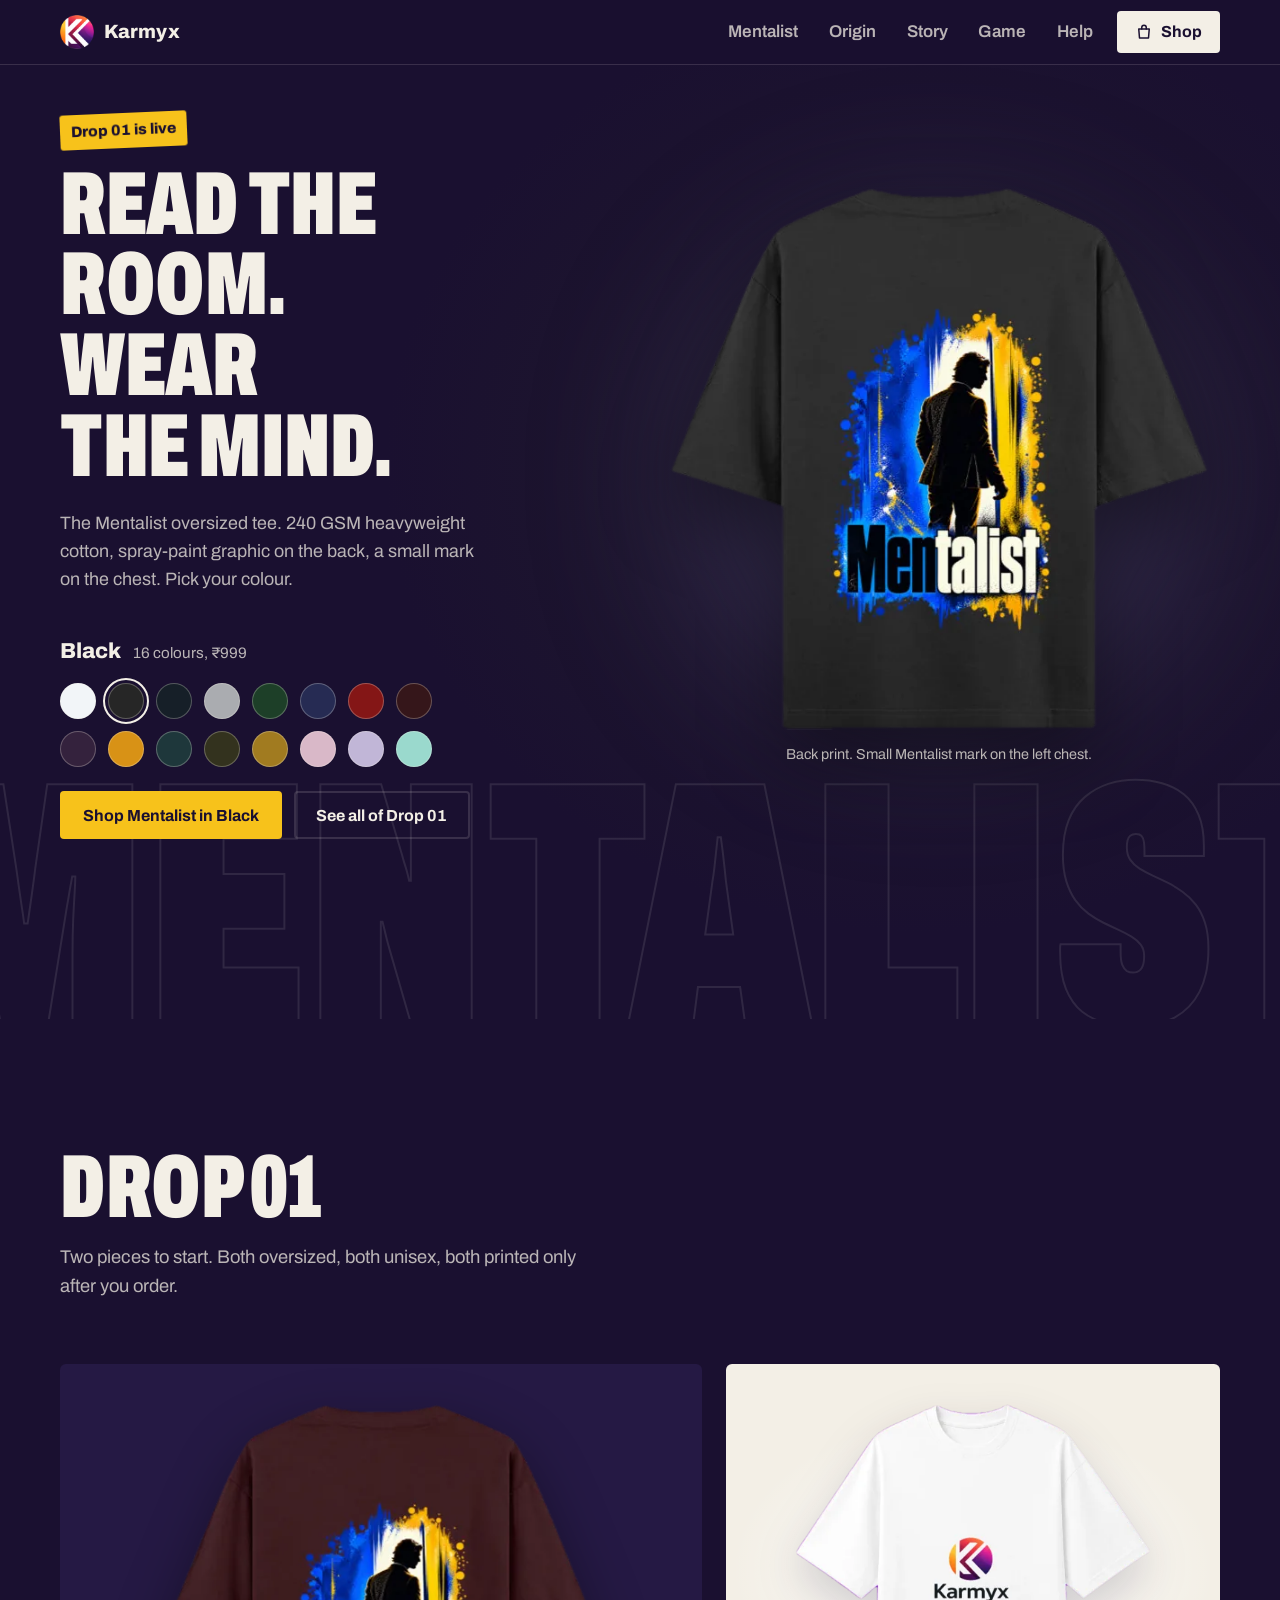
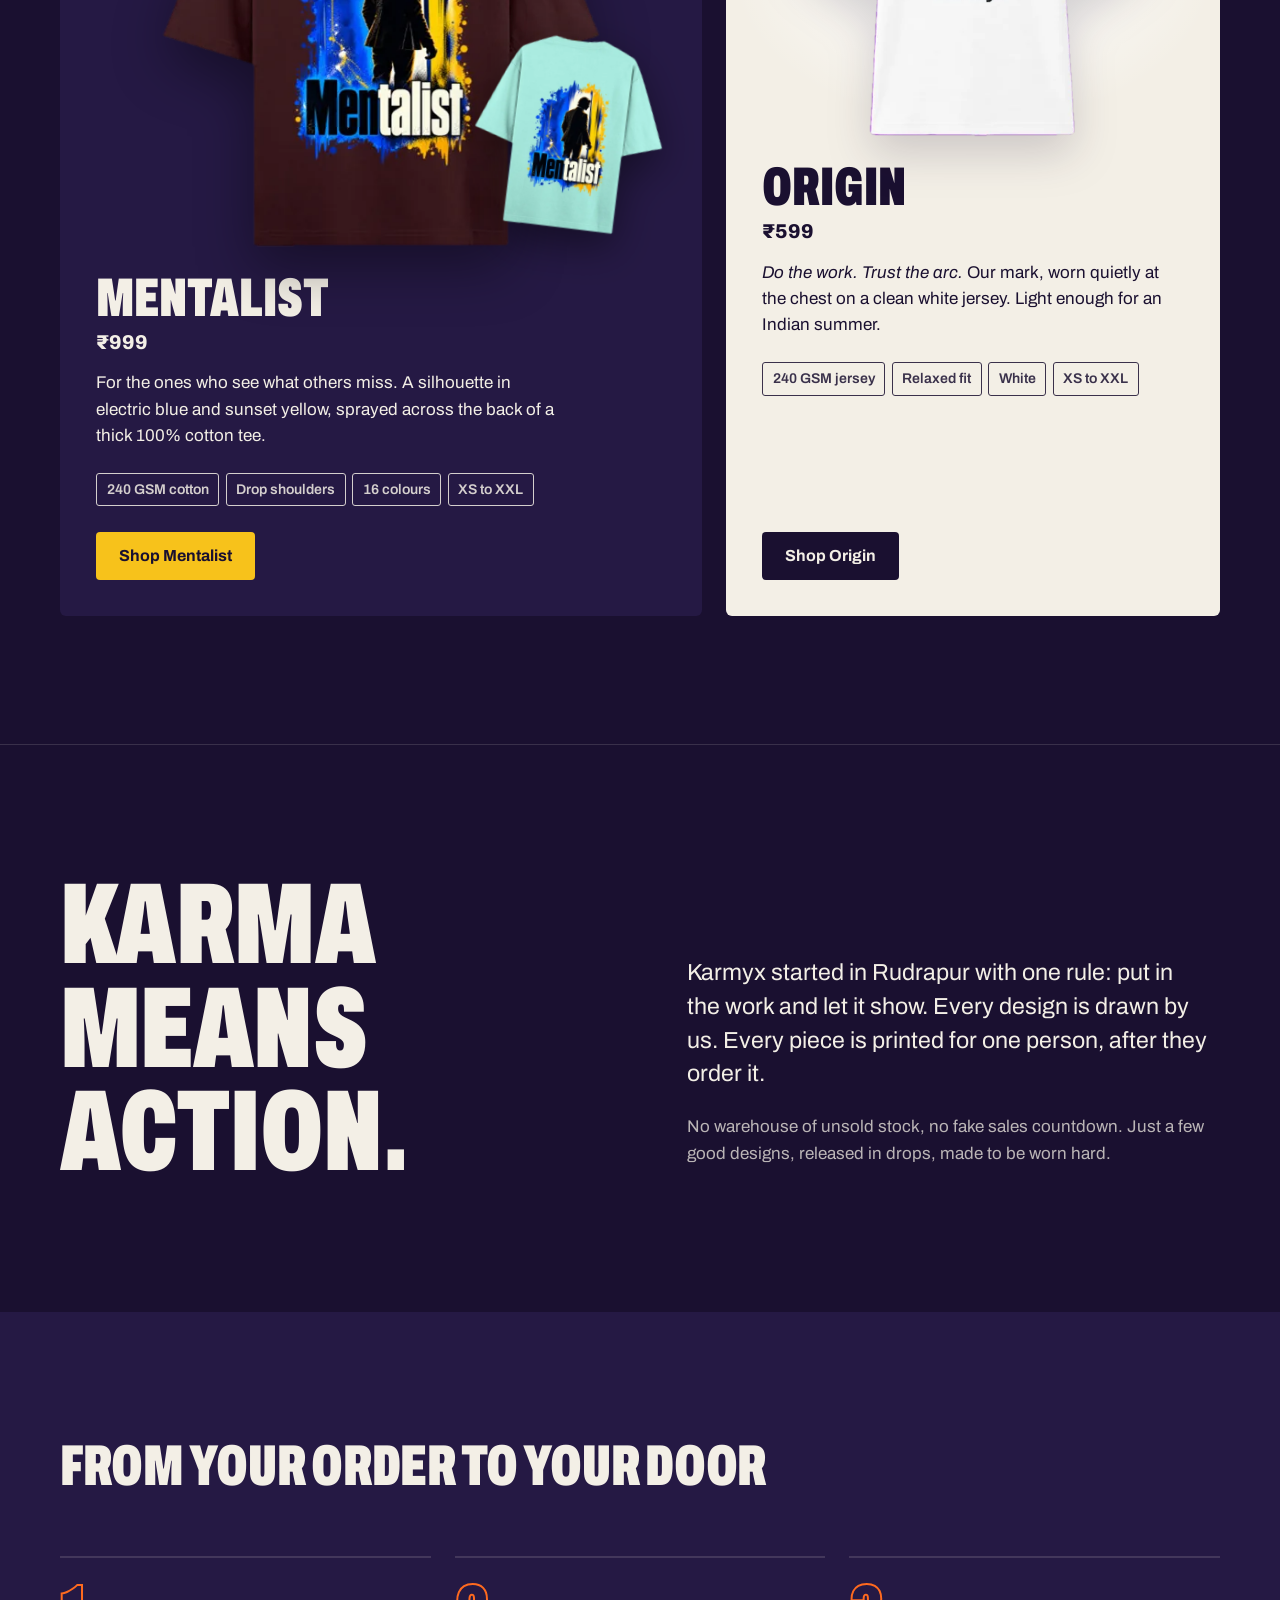
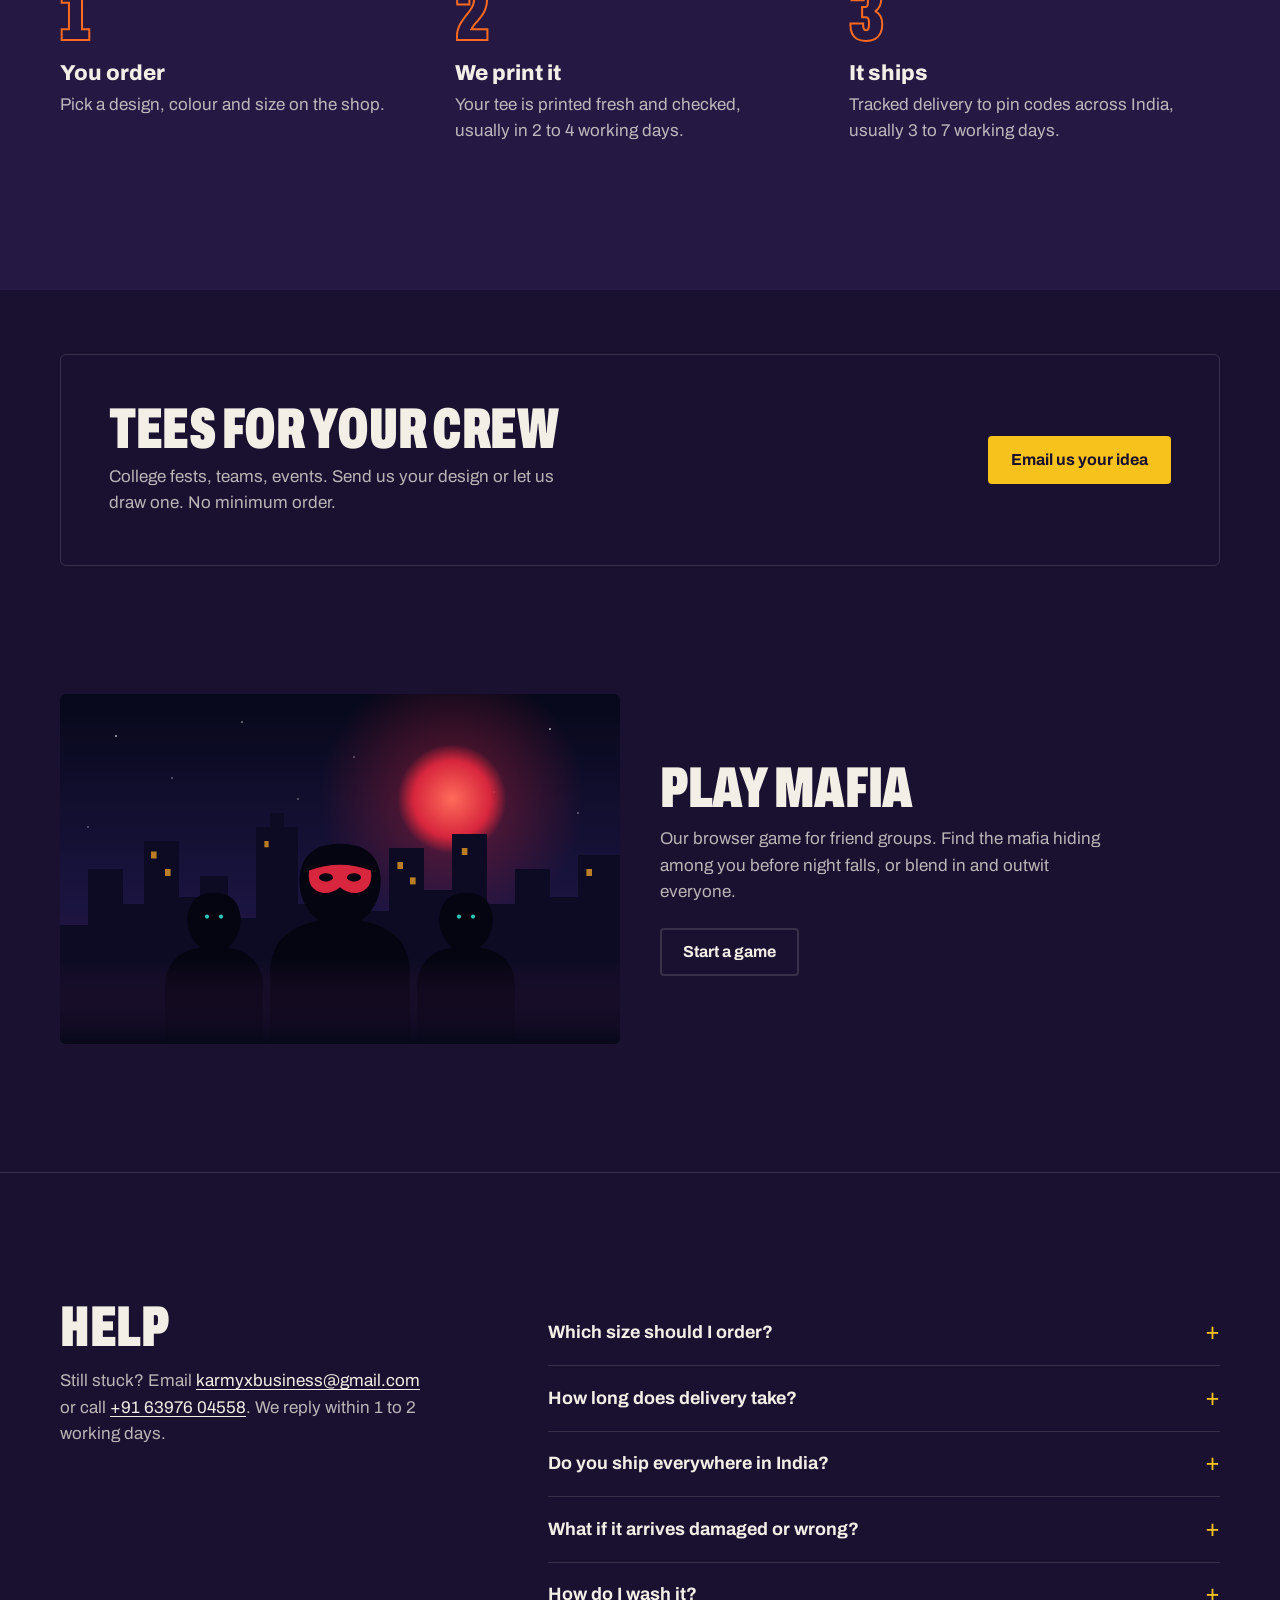
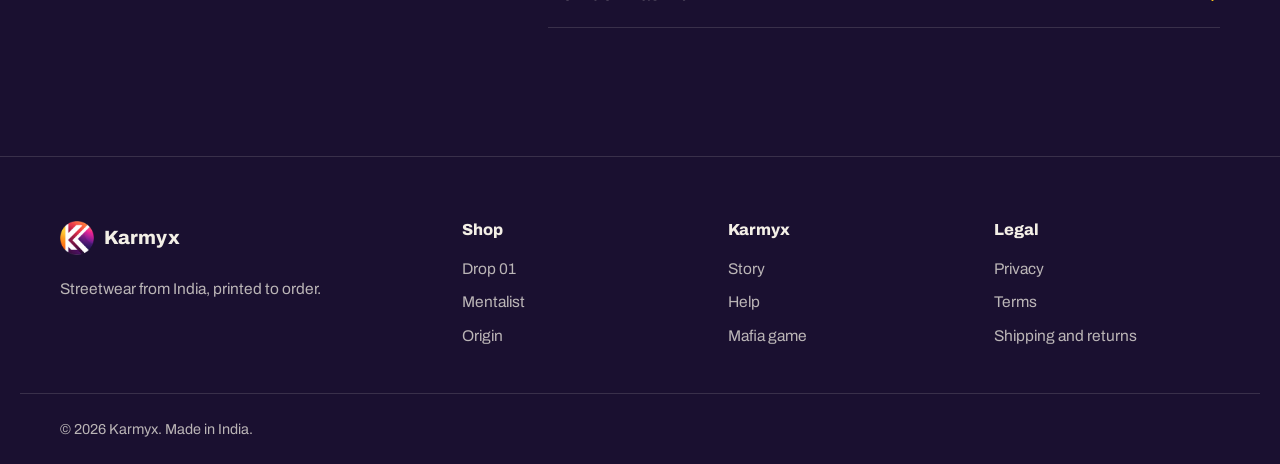
==== commit 6932ac46: "Update Drop 01 prices: Mentalist ₹999, Origin ₹599 Co-Authored-By: Claude Opus 5.5 <noreply@anthropi" ====
--- a/index.html
+++ b/index.html
@@ -53,7 +53,7 @@
         "brand": { "@type": "Brand", "name": "Karmyx" },
         "image": "https://karmyx.co.in/assets/images/drop01/mentalist-black-900.webp",
         "description": "240 GSM heavyweight cotton oversized tee with a spray-paint Mentalist graphic on the back. Unisex, 16 colours.",
-        "offers": { "@type": "Offer", "price": "799", "priceCurrency": "INR", "availability": "https://schema.org/InStock", "url": "https://shop.karmyx.co.in/products/unisex-oversized-classic-t-shirt" }
+        "offers": { "@type": "Offer", "price": "999", "priceCurrency": "INR", "availability": "https://schema.org/InStock", "url": "https://shop.karmyx.co.in/products/unisex-oversized-classic-t-shirt" }
       },
       {
         "@type": "Product",
@@ -61,7 +61,7 @@
         "brand": { "@type": "Brand", "name": "Karmyx" },
         "image": "https://karmyx.co.in/assets/images/drop01/origin-front-900.webp",
         "description": "White oversized jersey with the Karmyx mark at the chest. 240 GSM, unisex.",
-        "offers": { "@type": "Offer", "price": "399", "priceCurrency": "INR", "availability": "https://schema.org/InStock", "url": "https://shop.karmyx.co.in/products/unisex-oversized-jersey" }
+        "offers": { "@type": "Offer", "price": "599", "priceCurrency": "INR", "availability": "https://schema.org/InStock", "url": "https://shop.karmyx.co.in/products/unisex-oversized-jersey" }
       }
     ]
   }
@@ -115,7 +115,7 @@
         </figure>
         <div class="hero-buy">
           <fieldset class="picker">
-            <legend><span class="picker-name" aria-live="polite">Black</span><span class="picker-count">16 colours, ₹799</span></legend>
+            <legend><span class="picker-name" aria-live="polite">Black</span><span class="picker-count">16 colours, ₹999</span></legend>
             <div class="swatches" role="radiogroup" aria-label="Mentalist colour">
               <button type="button" class="swatch" role="radio" aria-checked="false" style="--c:#F2F5F8" data-name="White" data-slug="white" data-variant="67272717828269"><span class="visually-hidden">White</span></button>
               <button type="button" class="swatch" role="radio" aria-checked="true" style="--c:#262626" data-name="Black" data-slug="black" data-variant="67272718024877"><span class="visually-hidden">Black</span></button>
@@ -160,7 +160,7 @@
             </div>
             <div class="piece-body">
               <h3 id="p-mentalist">Mentalist</h3>
-              <p class="price">₹799</p>
+              <p class="price">₹999</p>
               <p>For the ones who see what others miss. A silhouette in electric blue and sunset yellow, sprayed across the back of a thick 100% cotton tee.</p>
               <ul class="specs">
                 <li>240 GSM cotton</li><li>Drop shoulders</li><li>16 colours</li><li>XS to XXL</li>
@@ -175,7 +175,7 @@
             </div>
             <div class="piece-body">
               <h3 id="p-origin">Origin</h3>
-              <p class="price">₹399</p>
+              <p class="price">₹599</p>
               <p><em>Do the work. Trust the arc.</em> Our mark, worn quietly at the chest on a clean white jersey. Light enough for an Indian summer.</p>
               <ul class="specs">
                 <li>240 GSM jersey</li><li>Relaxed fit</li><li>White</li><li>XS to XXL</li>
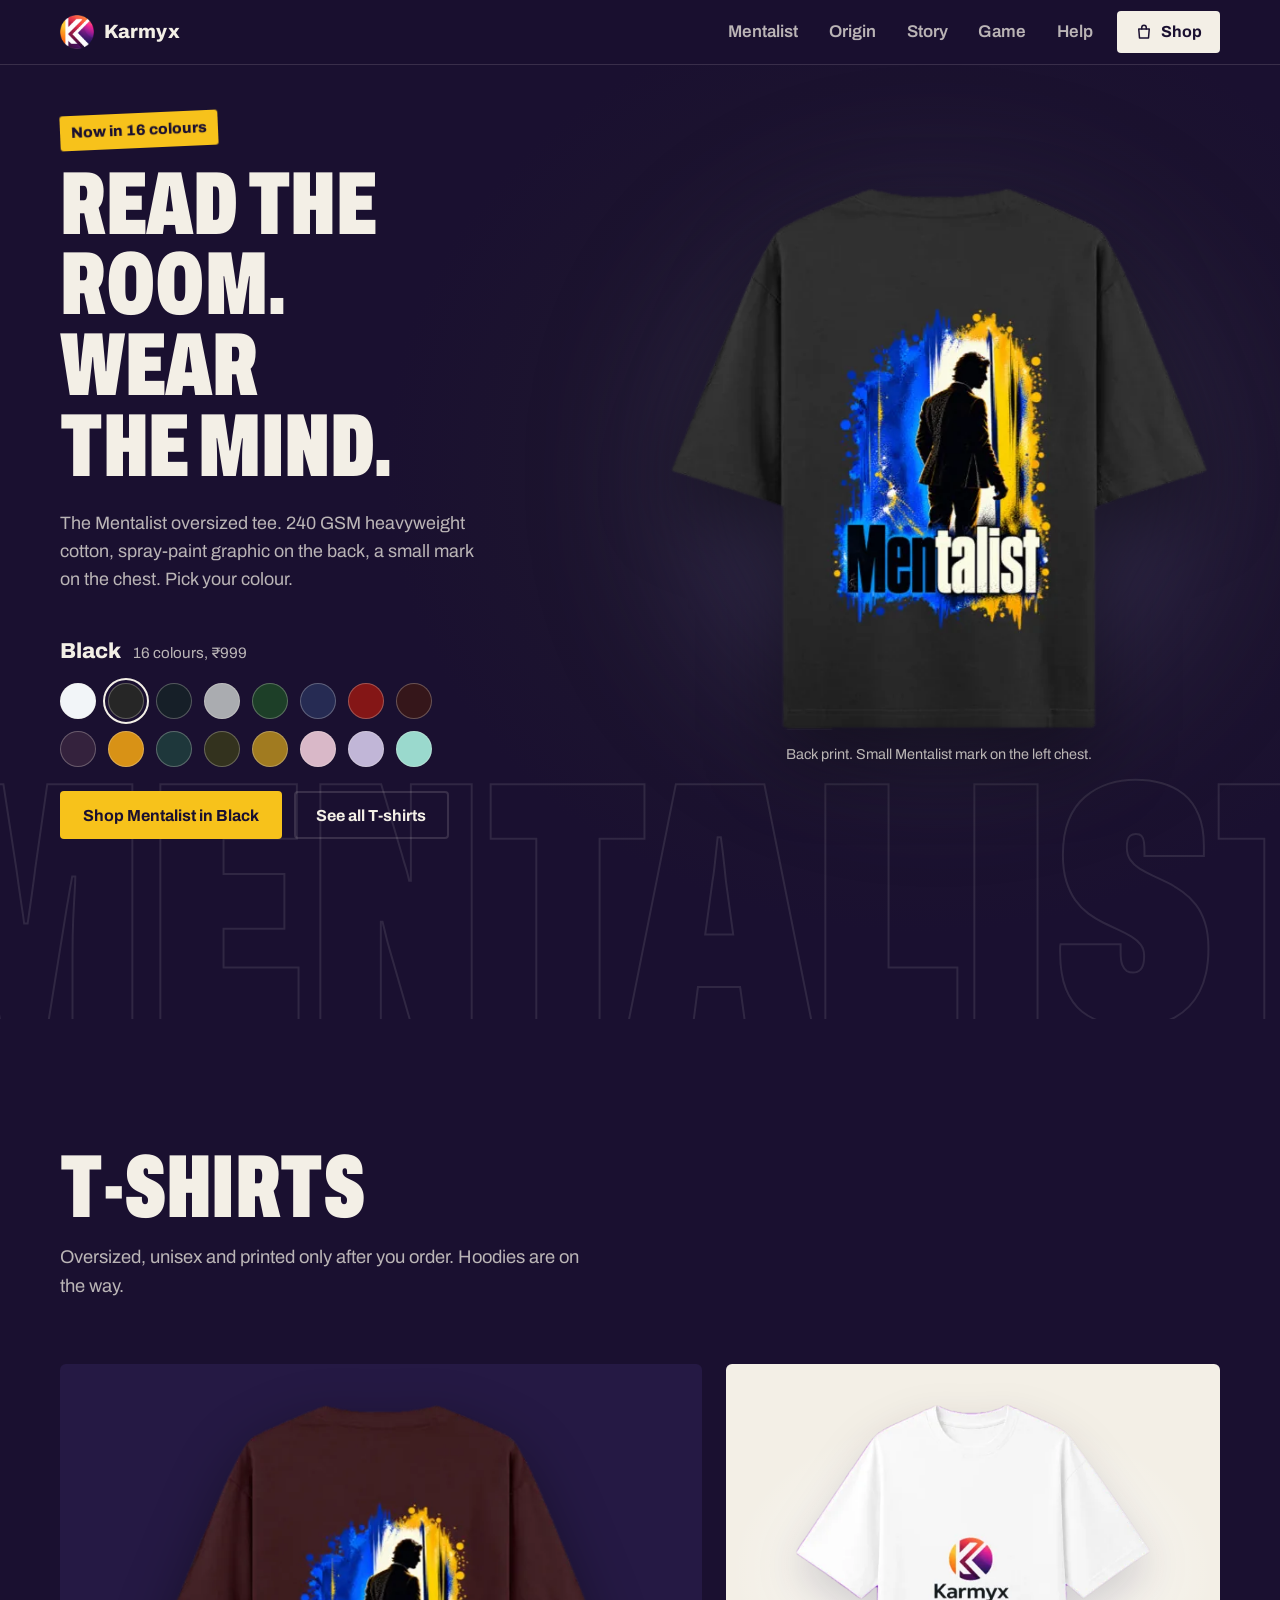
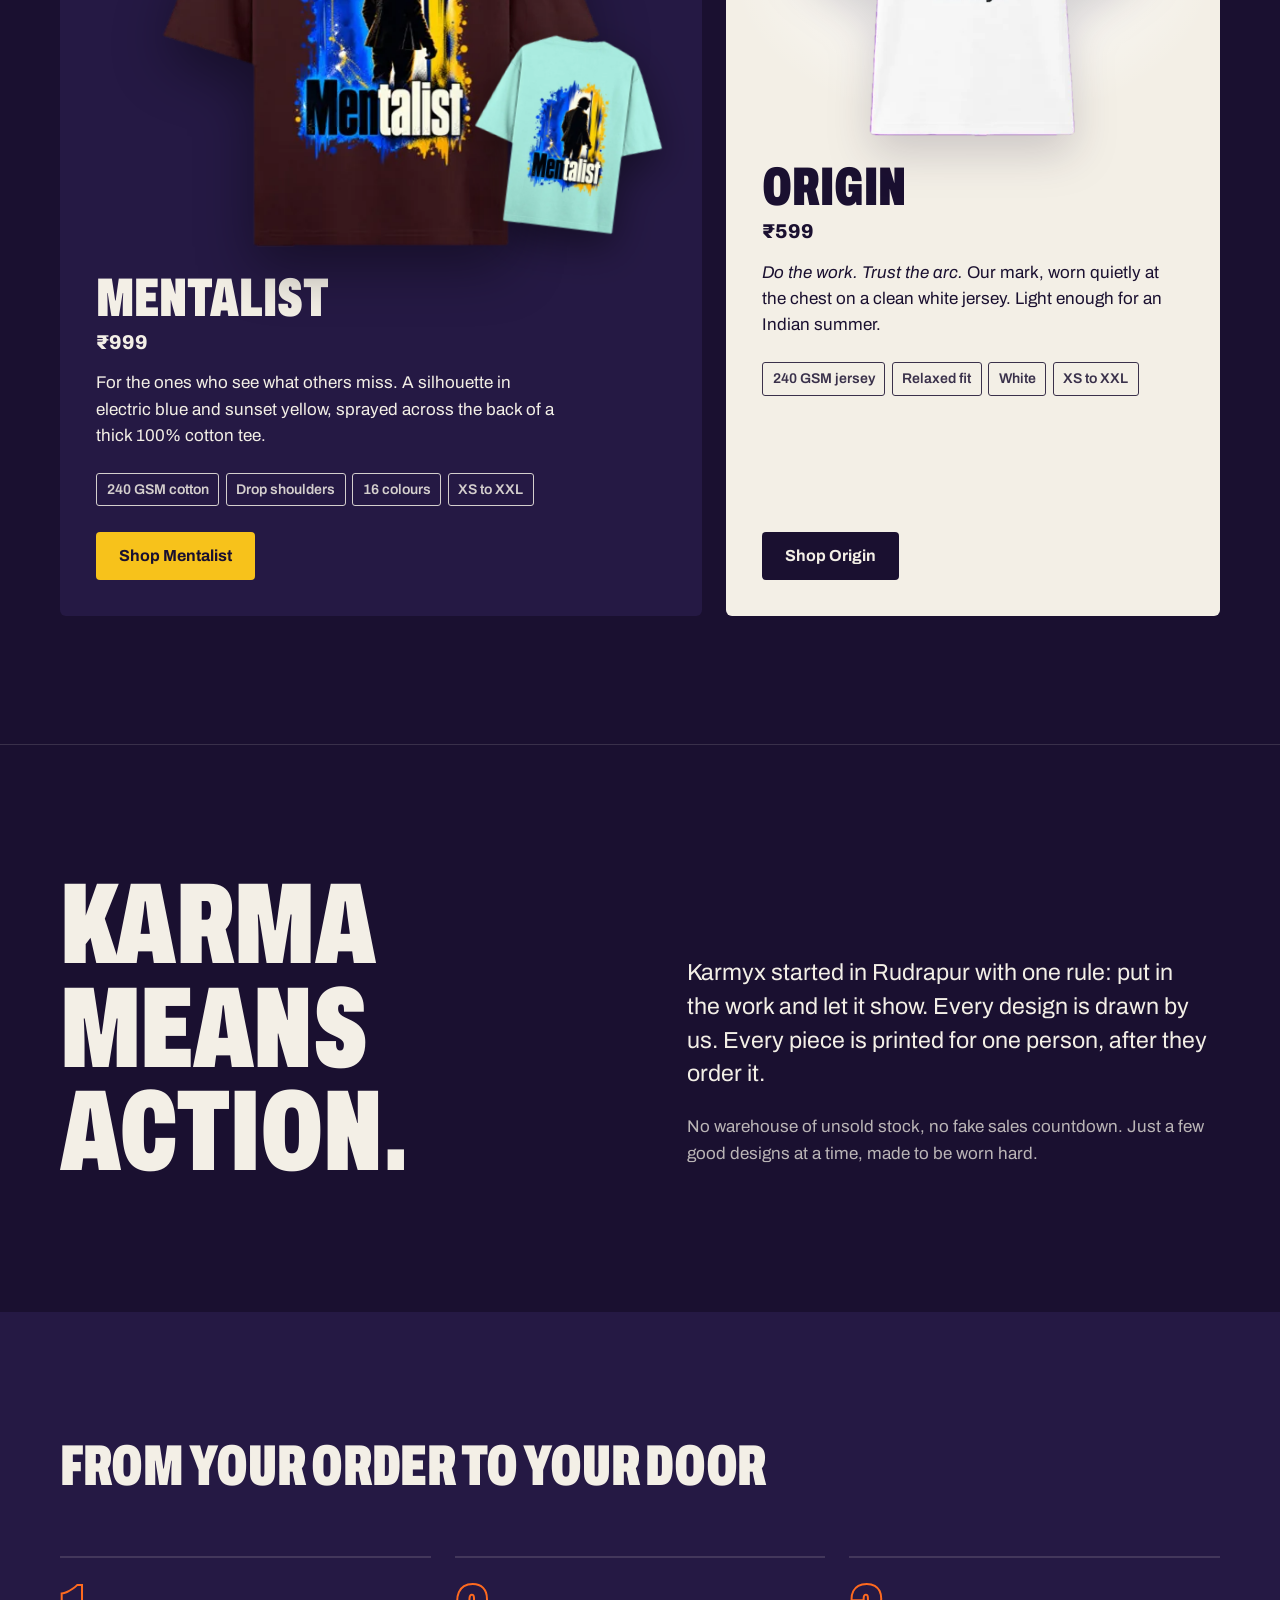
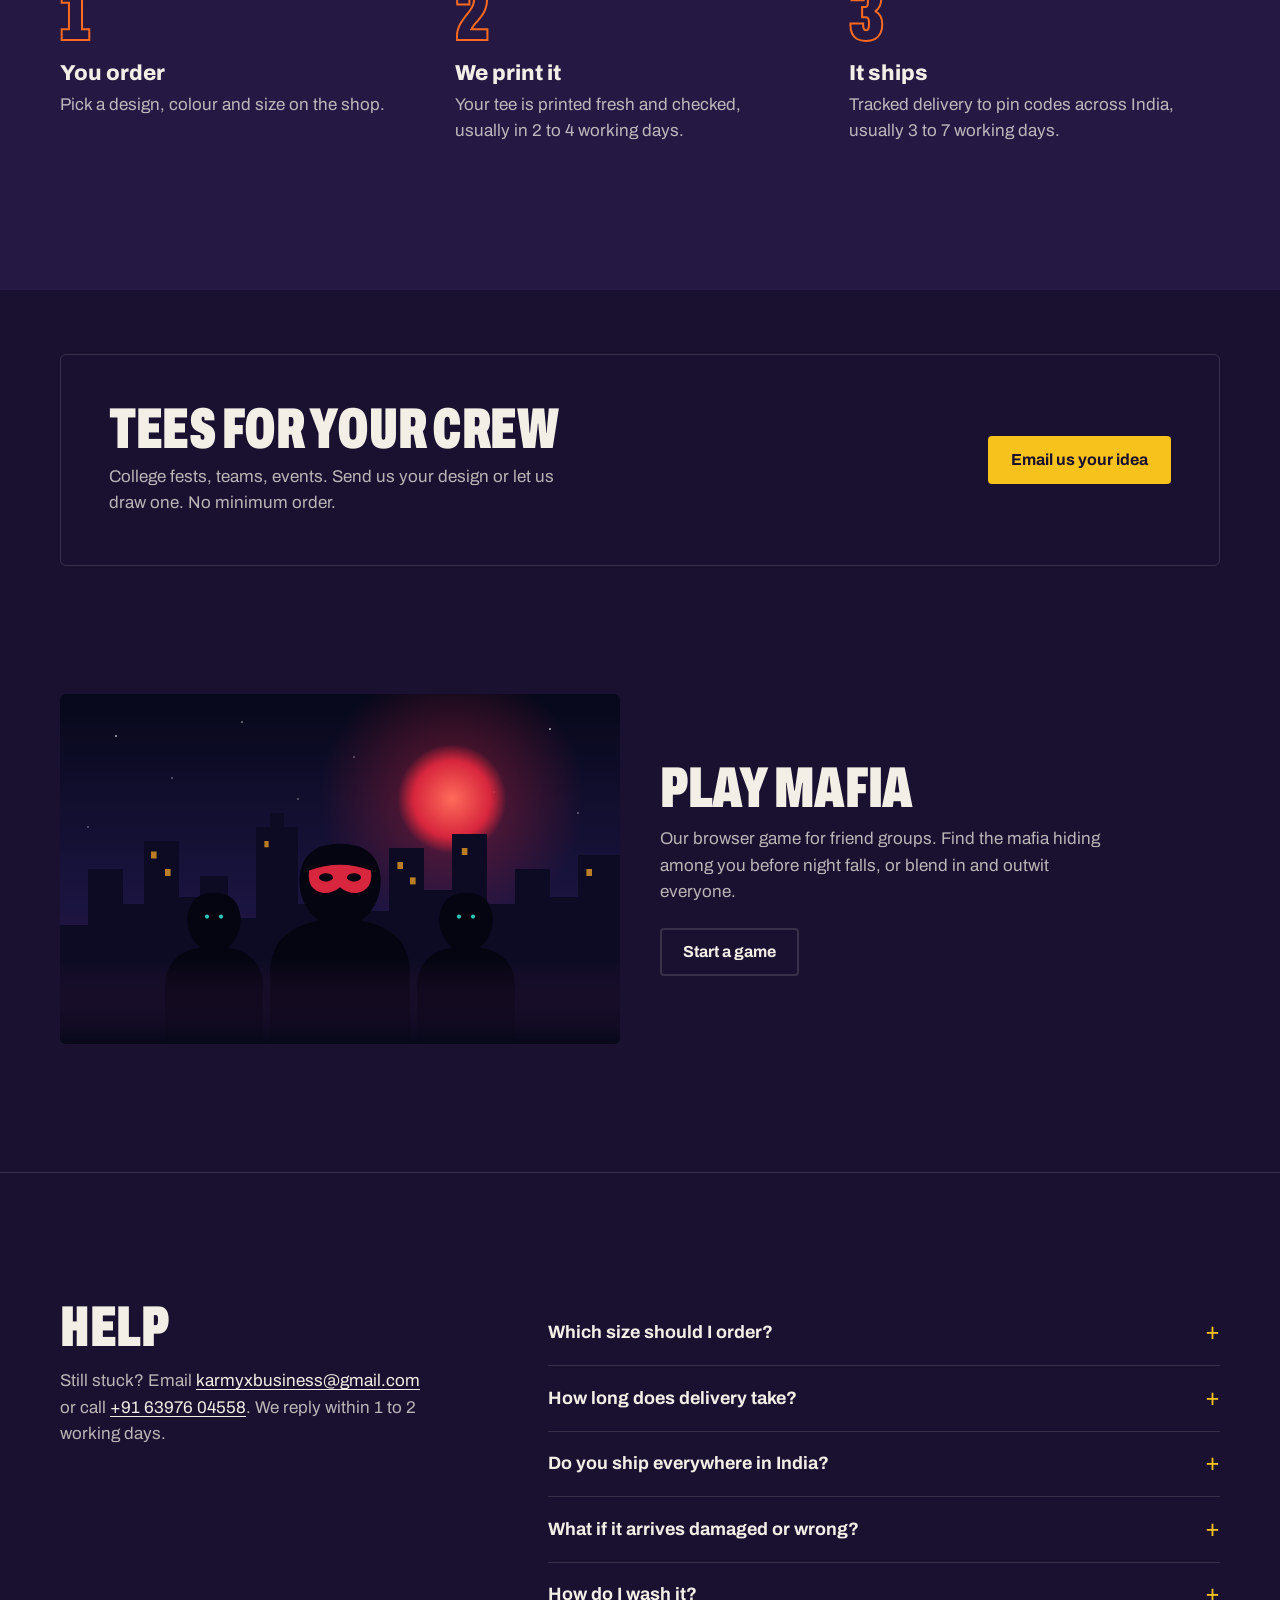
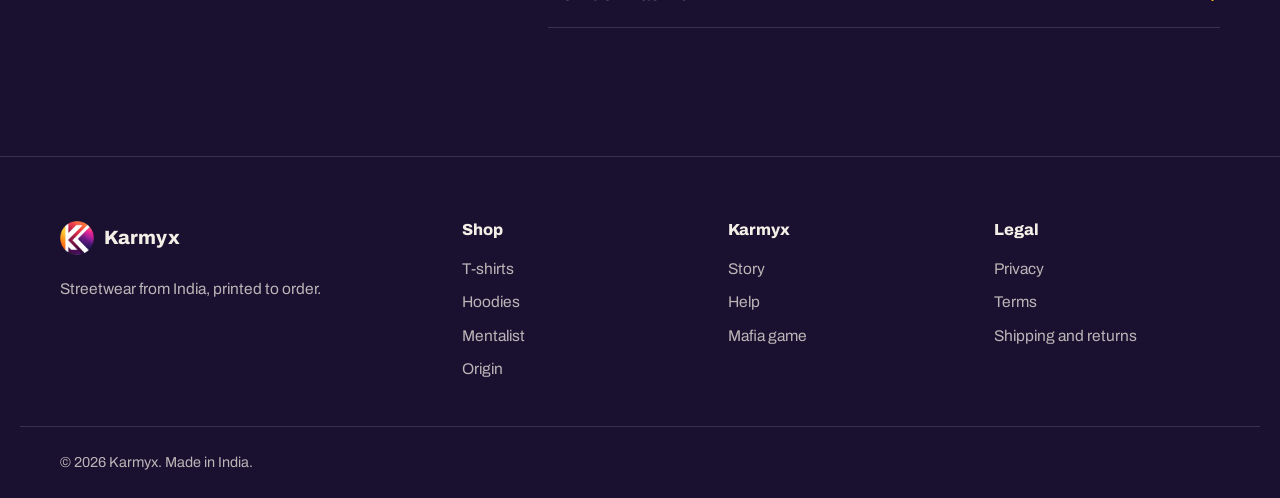
==== commit 5fe0fcb4: "Replace Drop 01 with T-shirts and Hoodies segments - Remove all 'Drop 01' wording: hero sticker, sec" ====
--- a/index.html
+++ b/index.html
@@ -4,13 +4,13 @@
   <meta charset="utf-8">
   <meta name="viewport" content="width=device-width, initial-scale=1">
   <title>Karmyx | Oversized streetwear, printed to order in India</title>
-  <meta name="description" content="Karmyx is an Indian streetwear label. Drop 01: the Mentalist heavyweight oversized tee in 16 colours and the Origin jersey. Printed to order, shipped across India.">
+  <meta name="description" content="Karmyx is an Indian streetwear label: heavyweight oversized tees, including the Mentalist graphic tee in 16 colours and the Origin jersey. Printed to order, shipped across India.">
   <link rel="canonical" href="https://karmyx.co.in/">
   <meta name="theme-color" content="#1A1030">
 
   <meta property="og:type" content="website">
   <meta property="og:site_name" content="Karmyx">
-  <meta property="og:title" content="Karmyx | Drop 01 is live">
+  <meta property="og:title" content="Karmyx | Oversized streetwear from India">
   <meta property="og:description" content="Mentalist in 16 colours. Origin in white. Oversized, printed to order, shipped across India.">
   <meta property="og:url" content="https://karmyx.co.in/">
   <meta property="og:image" content="https://karmyx.co.in/assets/images/og-image.png">
@@ -27,7 +27,7 @@
   <link rel="preconnect" href="https://fonts.googleapis.com">
   <link rel="preconnect" href="https://fonts.gstatic.com" crossorigin>
   <link rel="stylesheet" href="https://fonts.googleapis.com/css2?family=Archivo:wdth,wght@62..125,400..900&display=swap">
-  <link rel="preload" href="assets/images/drop01/mentalist-black-900.webp" as="image" type="image/webp">
+  <link rel="preload" href="assets/images/products/mentalist-black-900.webp" as="image" type="image/webp">
   <link rel="stylesheet" href="assets/css/styles.css">
 
   <script type="application/ld+json">
@@ -51,7 +51,7 @@
         "@type": "Product",
         "name": "Mentalist Oversized T-Shirt",
         "brand": { "@type": "Brand", "name": "Karmyx" },
-        "image": "https://karmyx.co.in/assets/images/drop01/mentalist-black-900.webp",
+        "image": "https://karmyx.co.in/assets/images/products/mentalist-black-900.webp",
         "description": "240 GSM heavyweight cotton oversized tee with a spray-paint Mentalist graphic on the back. Unisex, 16 colours.",
         "offers": { "@type": "Offer", "price": "999", "priceCurrency": "INR", "availability": "https://schema.org/InStock", "url": "https://shop.karmyx.co.in/products/unisex-oversized-classic-t-shirt" }
       },
@@ -59,7 +59,7 @@
         "@type": "Product",
         "name": "Karmyx Origin Oversized Jersey",
         "brand": { "@type": "Brand", "name": "Karmyx" },
-        "image": "https://karmyx.co.in/assets/images/drop01/origin-front-900.webp",
+        "image": "https://karmyx.co.in/assets/images/products/origin-front-900.webp",
         "description": "White oversized jersey with the Karmyx mark at the chest. 240 GSM, unisex.",
         "offers": { "@type": "Offer", "price": "599", "priceCurrency": "INR", "availability": "https://schema.org/InStock", "url": "https://shop.karmyx.co.in/products/unisex-oversized-jersey" }
       }
@@ -103,14 +103,14 @@
     <section class="hero" id="mentalist" aria-labelledby="hero-title" style="--tee:#262626">
       <div class="wrap hero-grid">
         <div class="hero-head">
-          <p class="sticker">Drop 01 is live</p>
+          <p class="sticker">Now in 16 colours</p>
           <h1 id="hero-title" class="display">Read the room. Wear the mind.</h1>
           <p class="hero-sub">The Mentalist oversized tee. 240 GSM heavyweight cotton, spray-paint graphic on the back, a small mark on the chest. Pick your colour.</p>
 
         </div>
         <figure class="hero-tee">
           <div class="tee-glow" aria-hidden="true"></div>
-          <img id="tee-img" src="assets/images/drop01/mentalist-black-900.webp" srcset="assets/images/drop01/mentalist-black-480.webp 480w, assets/images/drop01/mentalist-black-900.webp 600w" sizes="(min-width: 960px) 46vw, 92vw" width="600" height="605" alt="Mentalist oversized tee in Black, back view with the blue and yellow spray-paint Mentalist graphic" fetchpriority="high">
+          <img id="tee-img" src="assets/images/products/mentalist-black-900.webp" srcset="assets/images/products/mentalist-black-480.webp 480w, assets/images/products/mentalist-black-900.webp 600w" sizes="(min-width: 960px) 46vw, 92vw" width="600" height="605" alt="Mentalist oversized tee in Black, back view with the blue and yellow spray-paint Mentalist graphic" fetchpriority="high">
           <figcaption>Back print. Small Mentalist mark on the left chest.</figcaption>
         </figure>
         <div class="hero-buy">
@@ -138,7 +138,7 @@
 
           <div class="hero-ctas">
             <a class="btn btn--primary" id="shop-colour" href="https://shop.karmyx.co.in/products/unisex-oversized-classic-t-shirt?variant=67272718024877"><span>Shop Mentalist in <span class="cta-colour">Black</span></span></a>
-            <a class="btn btn--quiet" href="#drop">See all of Drop 01</a>
+            <a class="btn btn--quiet" href="#shop">See all T-shirts</a>
           </div>
         </div>
 
@@ -146,17 +146,17 @@
       <p class="hero-word" aria-hidden="true">Mentalist</p>
     </section>
 
-    <!-- Drop 01 -->
-    <section class="drop" id="drop" aria-labelledby="drop-title">
+    <!-- T-shirts -->
+    <section class="drop" id="shop" aria-labelledby="drop-title">
       <div class="wrap">
-        <h2 id="drop-title" class="display display--md">Drop 01</h2>
-        <p class="drop-intro">Two pieces to start. Both oversized, both unisex, both printed only after you order.</p>
+        <h2 id="drop-title" class="display display--md">T-shirts</h2>
+        <p class="drop-intro">Oversized, unisex and printed only after you order. Hoodies are on the way.</p>
 
         <div class="drop-grid">
           <article class="piece piece--mentalist" aria-labelledby="p-mentalist">
             <div class="piece-media">
-              <img src="assets/images/drop01/mentalist-maroon-900.webp" srcset="assets/images/drop01/mentalist-maroon-480.webp 480w, assets/images/drop01/mentalist-maroon-900.webp 600w" sizes="(min-width: 960px) 34vw, 80vw" width="600" height="605" alt="Mentalist oversized tee in Maroon, back view" loading="lazy" class="piece-back">
-              <img src="assets/images/drop01/mentalist-mint-480.webp" width="480" height="484" alt="Mentalist oversized tee in Mint, back view" loading="lazy" class="piece-side">
+              <img src="assets/images/products/mentalist-maroon-900.webp" srcset="assets/images/products/mentalist-maroon-480.webp 480w, assets/images/products/mentalist-maroon-900.webp 600w" sizes="(min-width: 960px) 34vw, 80vw" width="600" height="605" alt="Mentalist oversized tee in Maroon, back view" loading="lazy" class="piece-back">
+              <img src="assets/images/products/mentalist-mint-480.webp" width="480" height="484" alt="Mentalist oversized tee in Mint, back view" loading="lazy" class="piece-side">
             </div>
             <div class="piece-body">
               <h3 id="p-mentalist">Mentalist</h3>
@@ -171,7 +171,7 @@
 
           <article class="piece piece--origin" id="origin" aria-labelledby="p-origin">
             <div class="piece-media">
-              <img src="assets/images/drop01/origin-front-900.webp" srcset="assets/images/drop01/origin-front-480.webp 480w, assets/images/drop01/origin-front-900.webp 600w" sizes="(min-width: 960px) 30vw, 80vw" width="604" height="564" alt="Karmyx Origin oversized jersey in white with the Karmyx logo at the chest" loading="lazy">
+              <img src="assets/images/products/origin-front-900.webp" srcset="assets/images/products/origin-front-480.webp 480w, assets/images/products/origin-front-900.webp 600w" sizes="(min-width: 960px) 30vw, 80vw" width="604" height="564" alt="Karmyx Origin oversized jersey in white with the Karmyx logo at the chest" loading="lazy">
             </div>
             <div class="piece-body">
               <h3 id="p-origin">Origin</h3>
@@ -193,7 +193,7 @@
         <h2 id="story-title" class="display display--lg">Karma means action.</h2>
         <div class="story-copy">
           <p class="lead">Karmyx started in Rudrapur with one rule: put in the work and let it show. Every design is drawn by us. Every piece is printed for one person, after they order it.</p>
-          <p>No warehouse of unsold stock, no fake sales countdown. Just a few good designs, released in drops, made to be worn hard.</p>
+          <p>No warehouse of unsold stock, no fake sales countdown. Just a few good designs at a time, made to be worn hard.</p>
         </div>
       </div>
     </section>
@@ -281,7 +281,8 @@
       <div>
         <h2>Shop</h2>
         <ul>
-          <li><a href="https://shop.karmyx.co.in/collections/the-first-drop">Drop 01</a></li>
+          <li><a href="https://shop.karmyx.co.in/collections/t-shirts">T-shirts</a></li>
+          <li><a href="https://shop.karmyx.co.in/collections/hoodies">Hoodies</a></li>
           <li><a href="https://shop.karmyx.co.in/products/unisex-oversized-classic-t-shirt">Mentalist</a></li>
           <li><a href="https://shop.karmyx.co.in/products/unisex-oversized-jersey">Origin</a></li>
         </ul>
